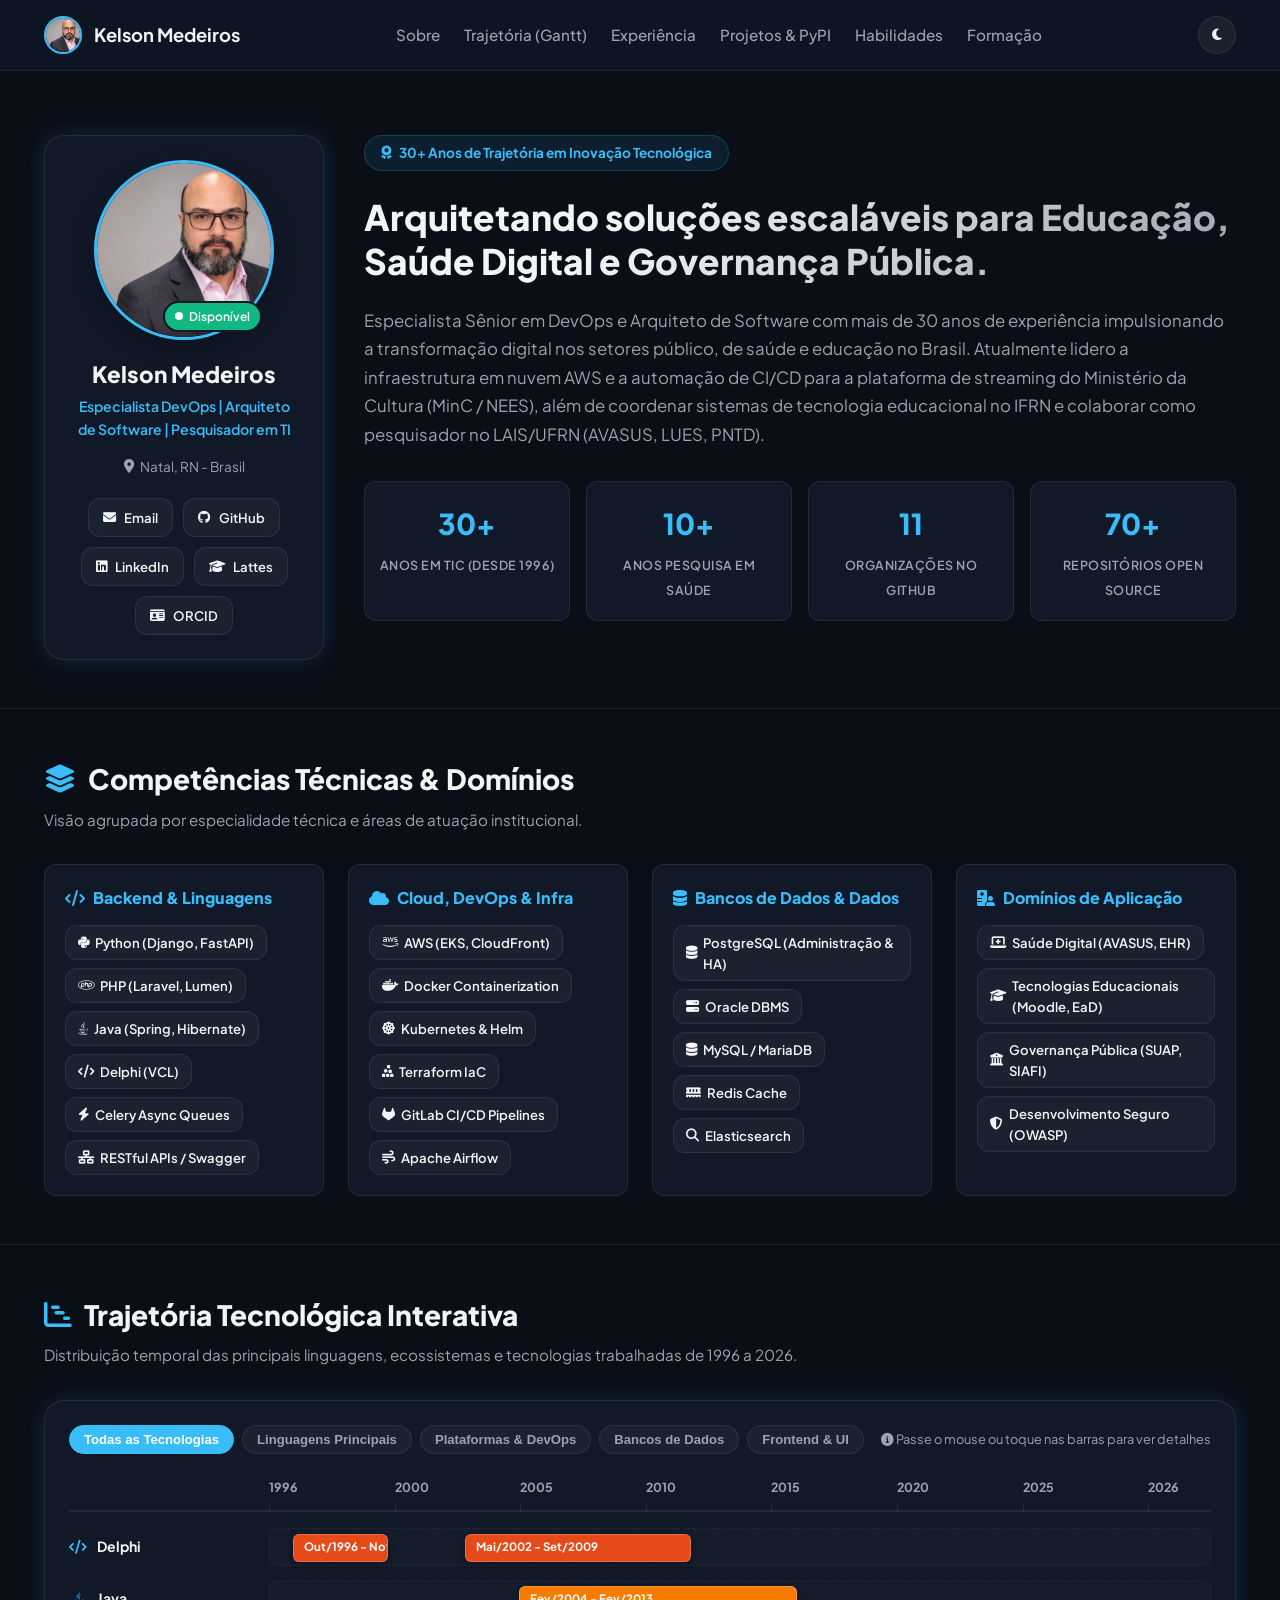
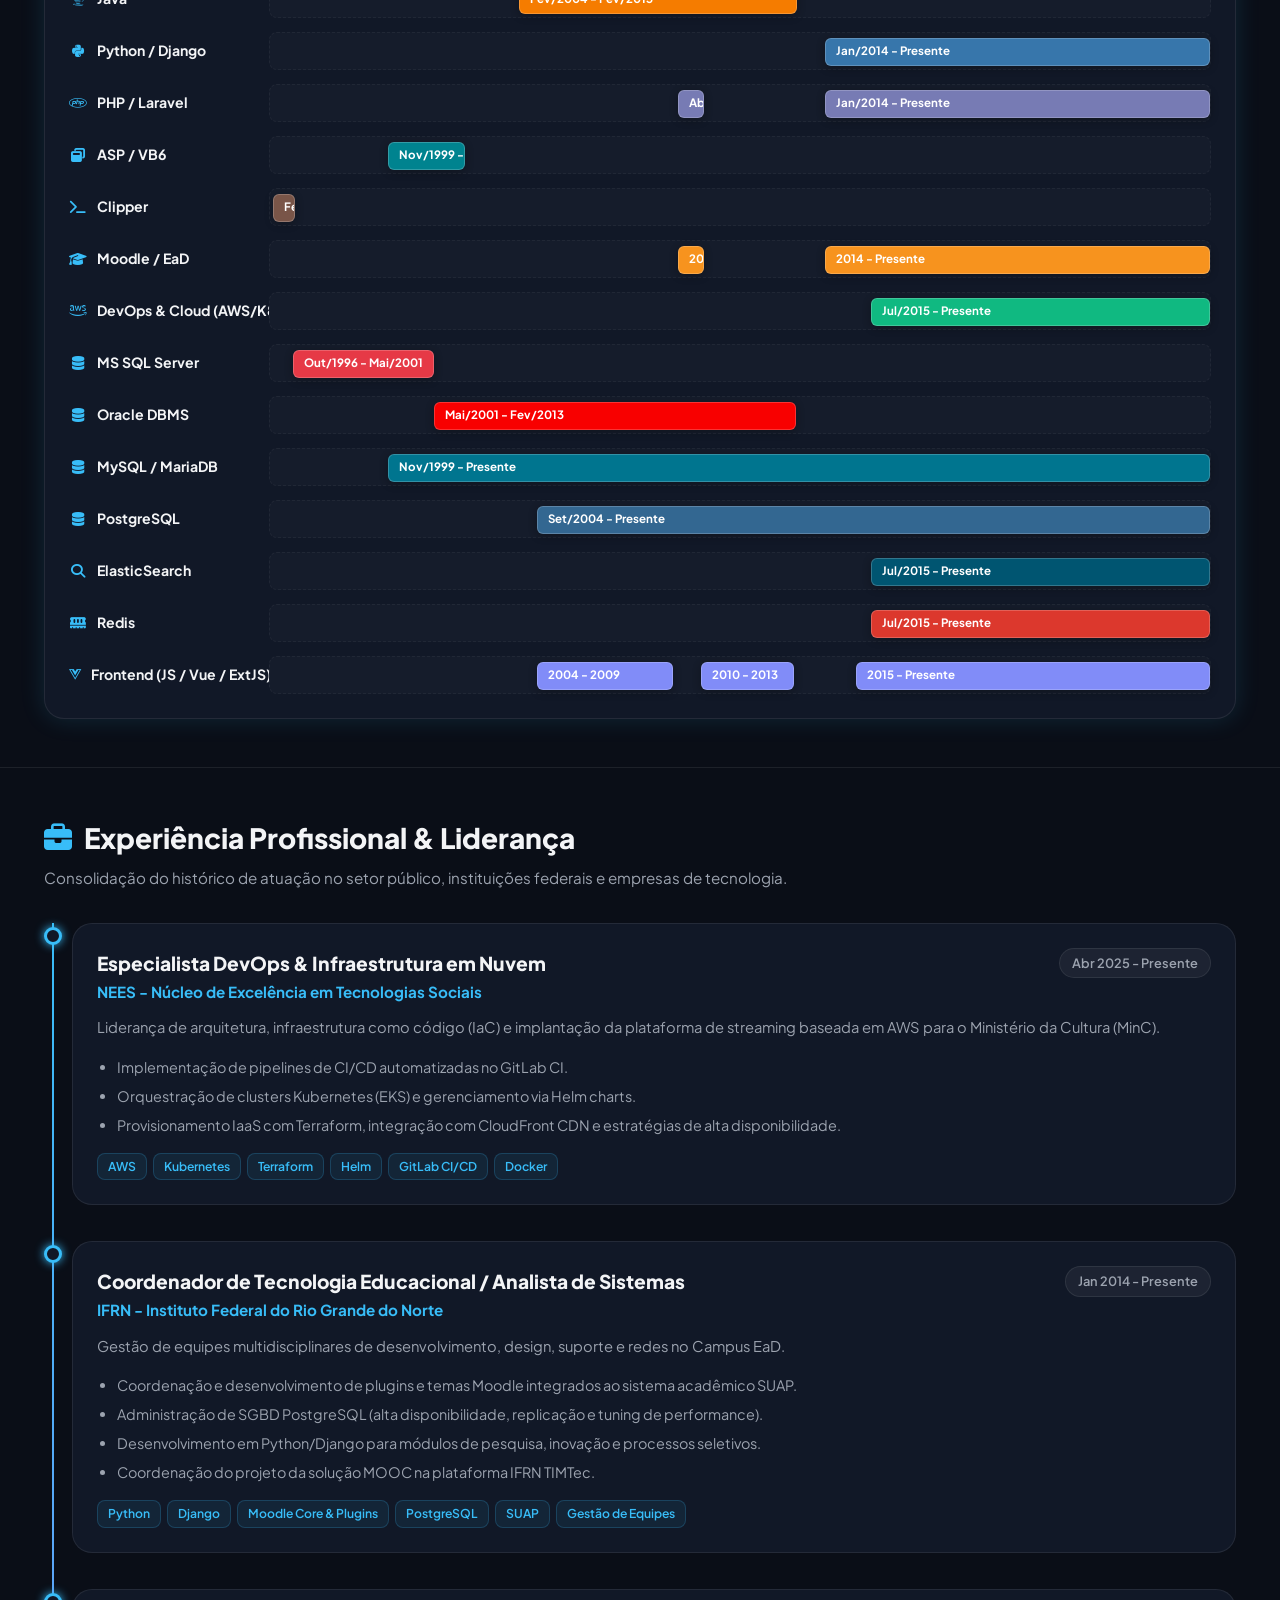
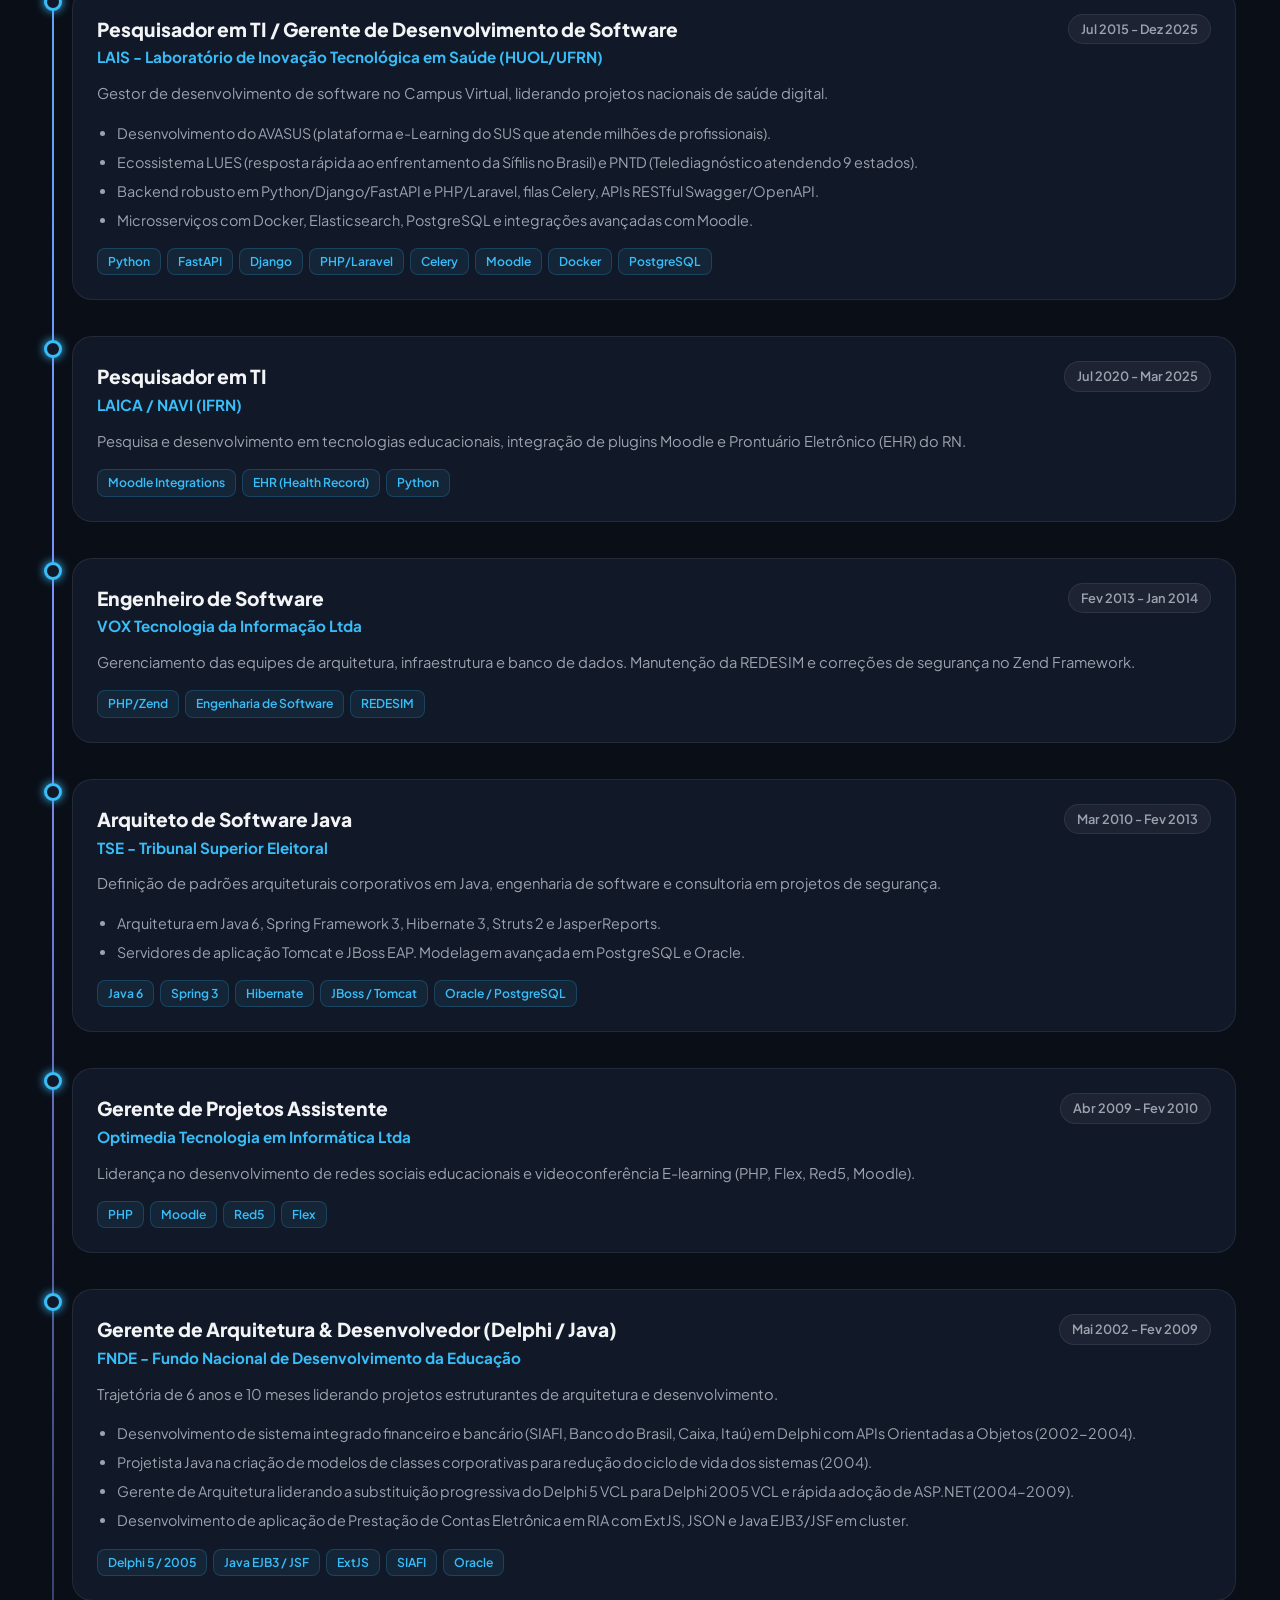
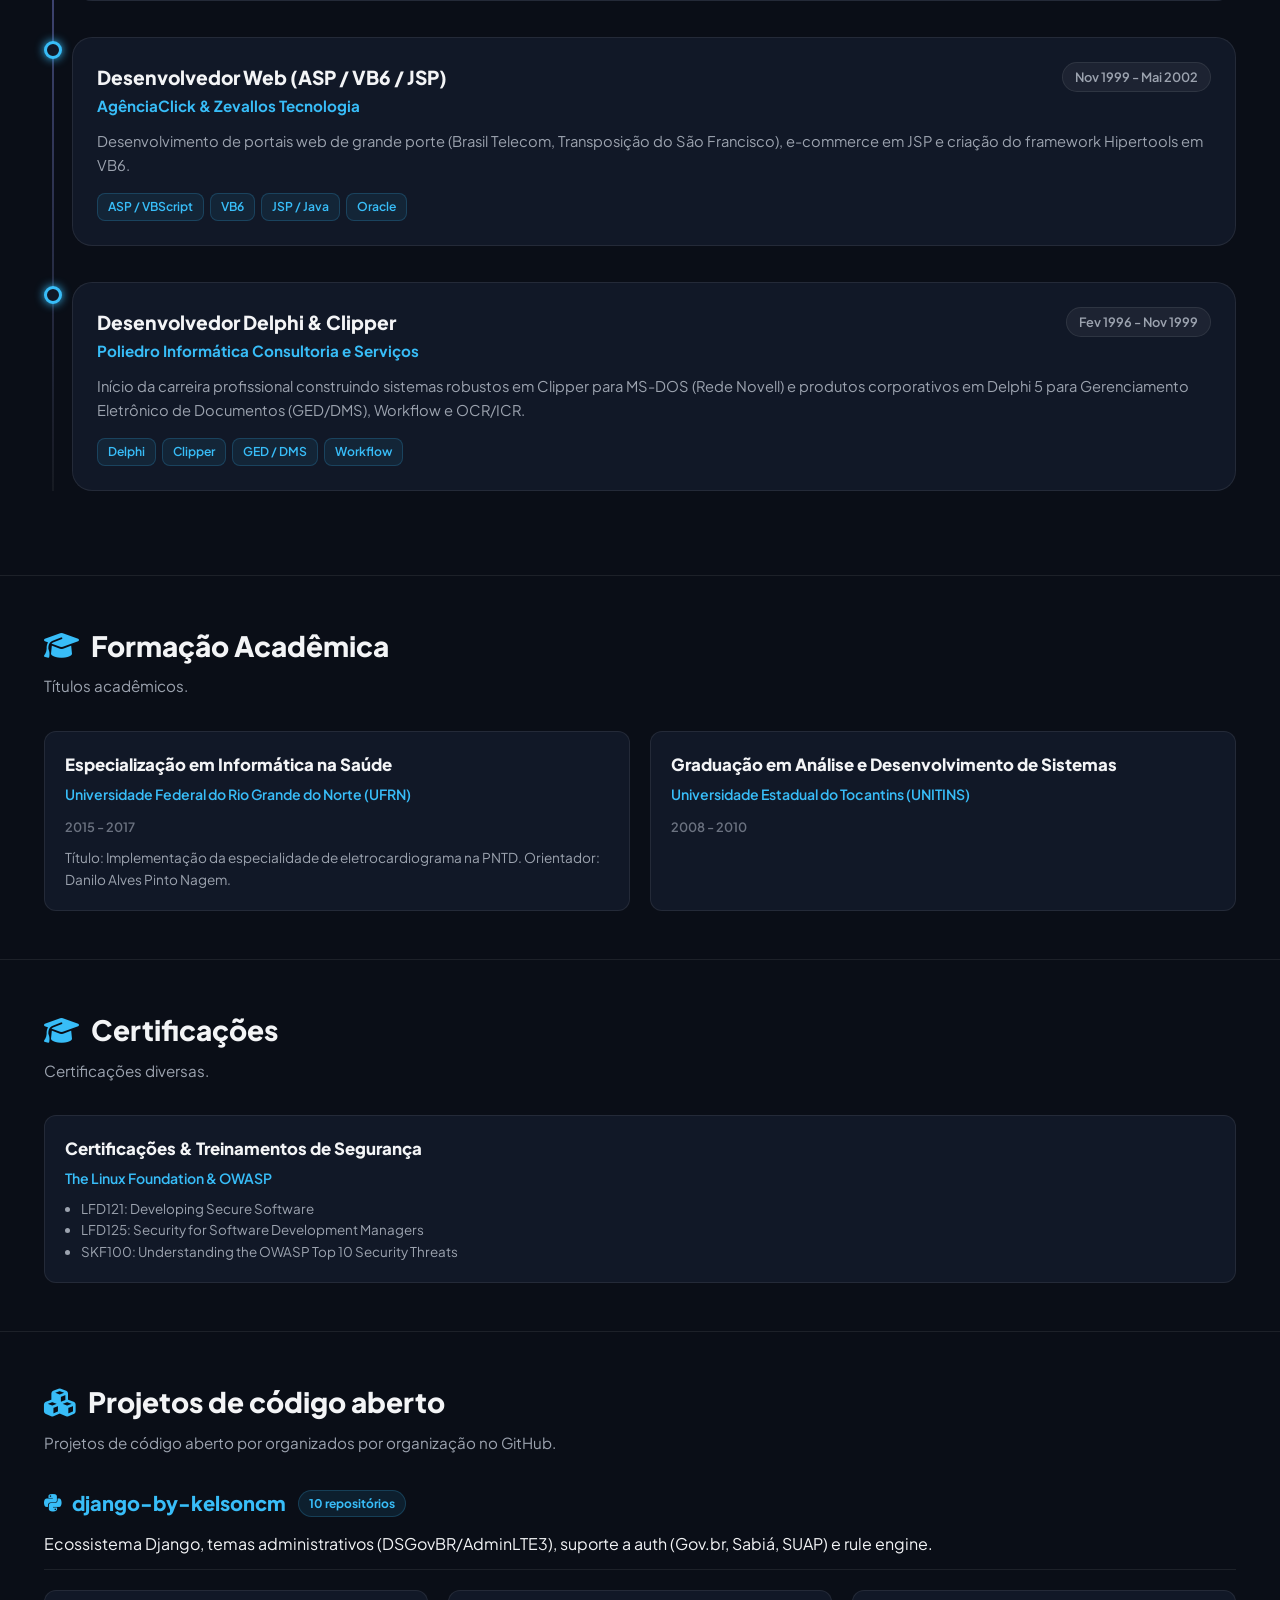
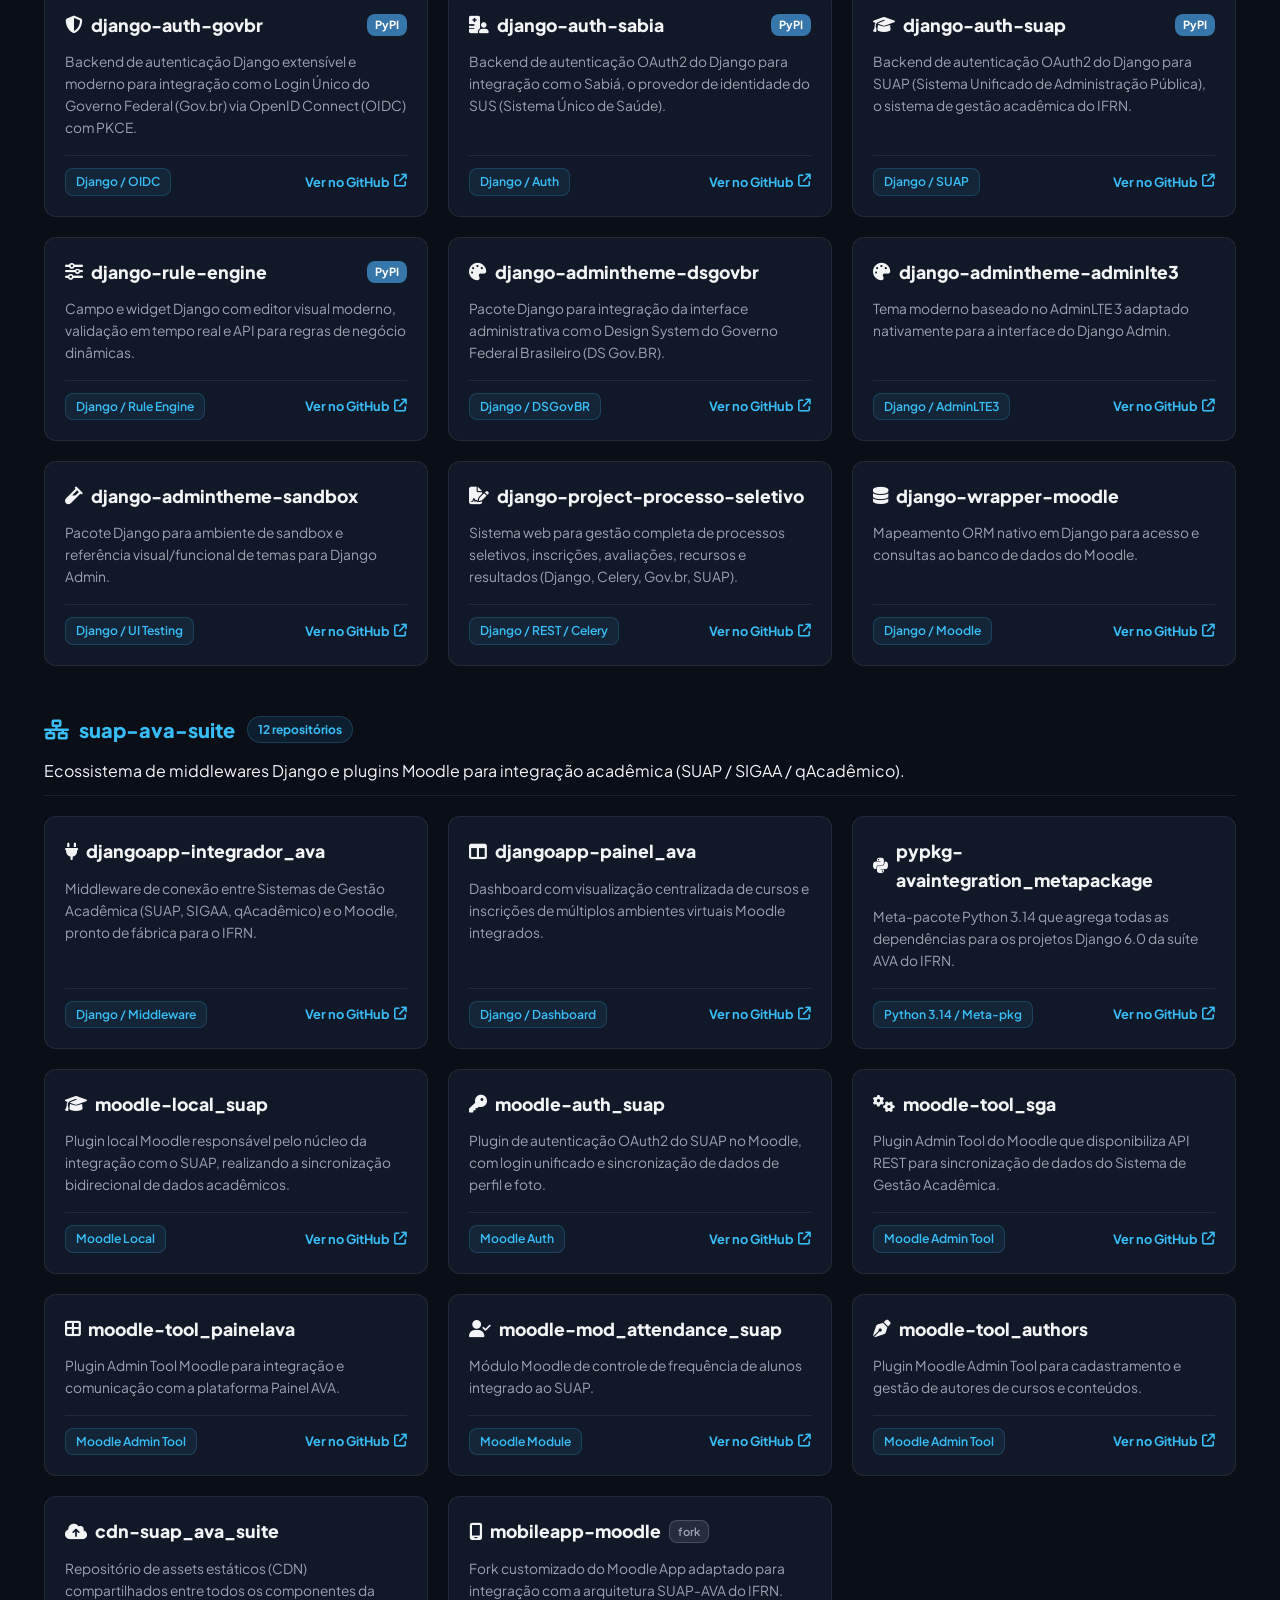
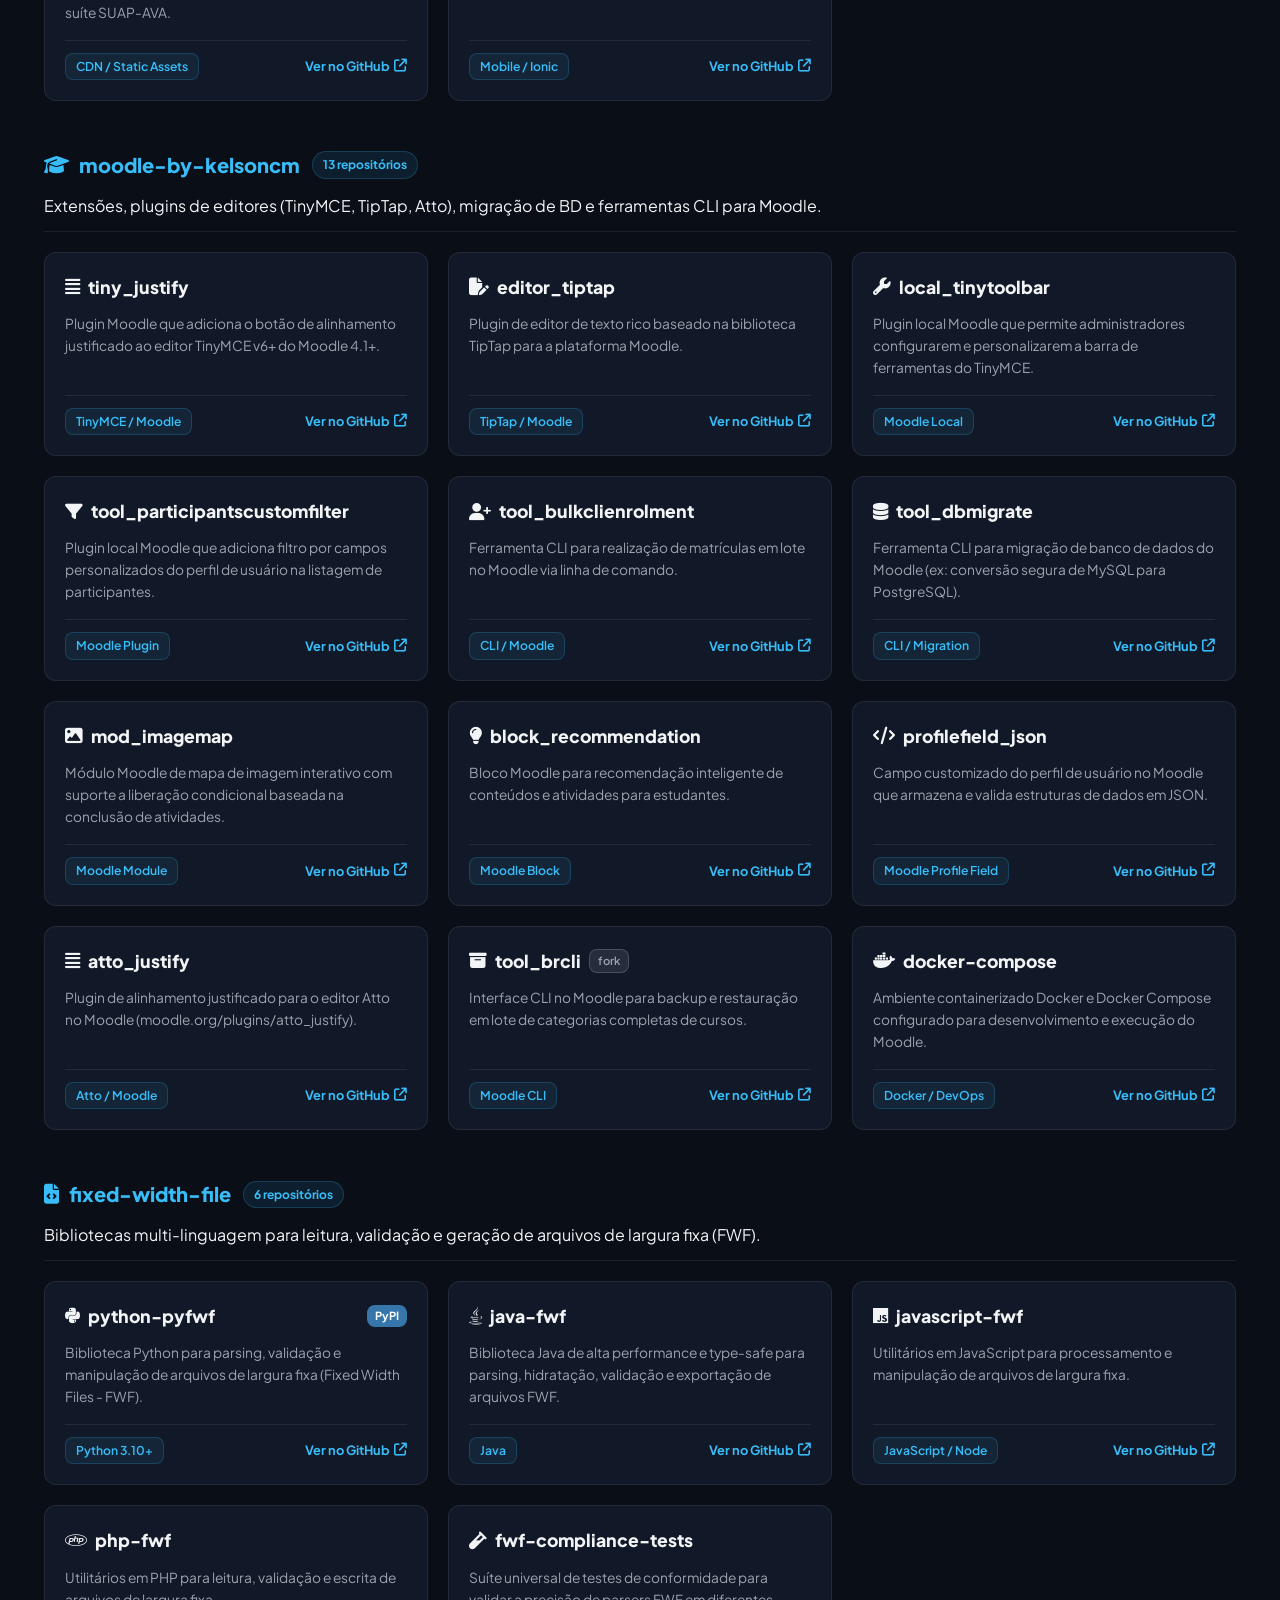
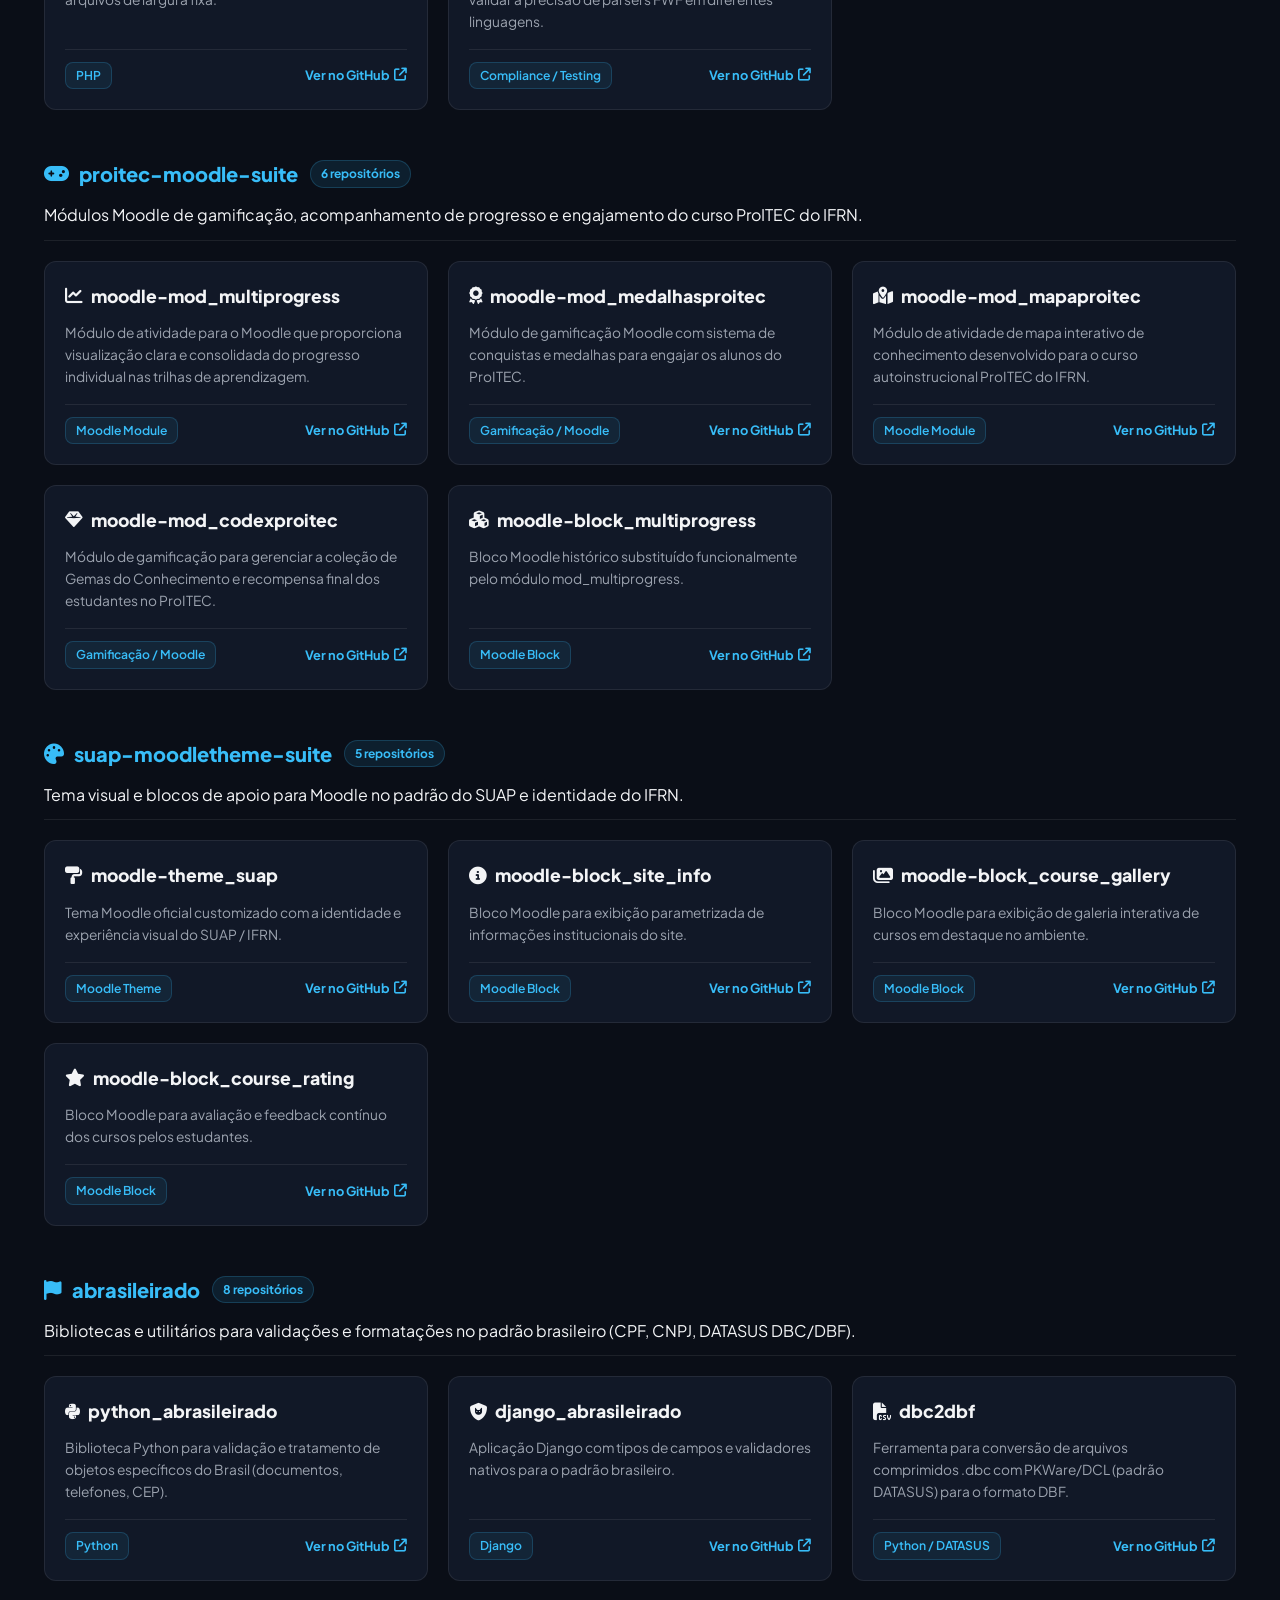
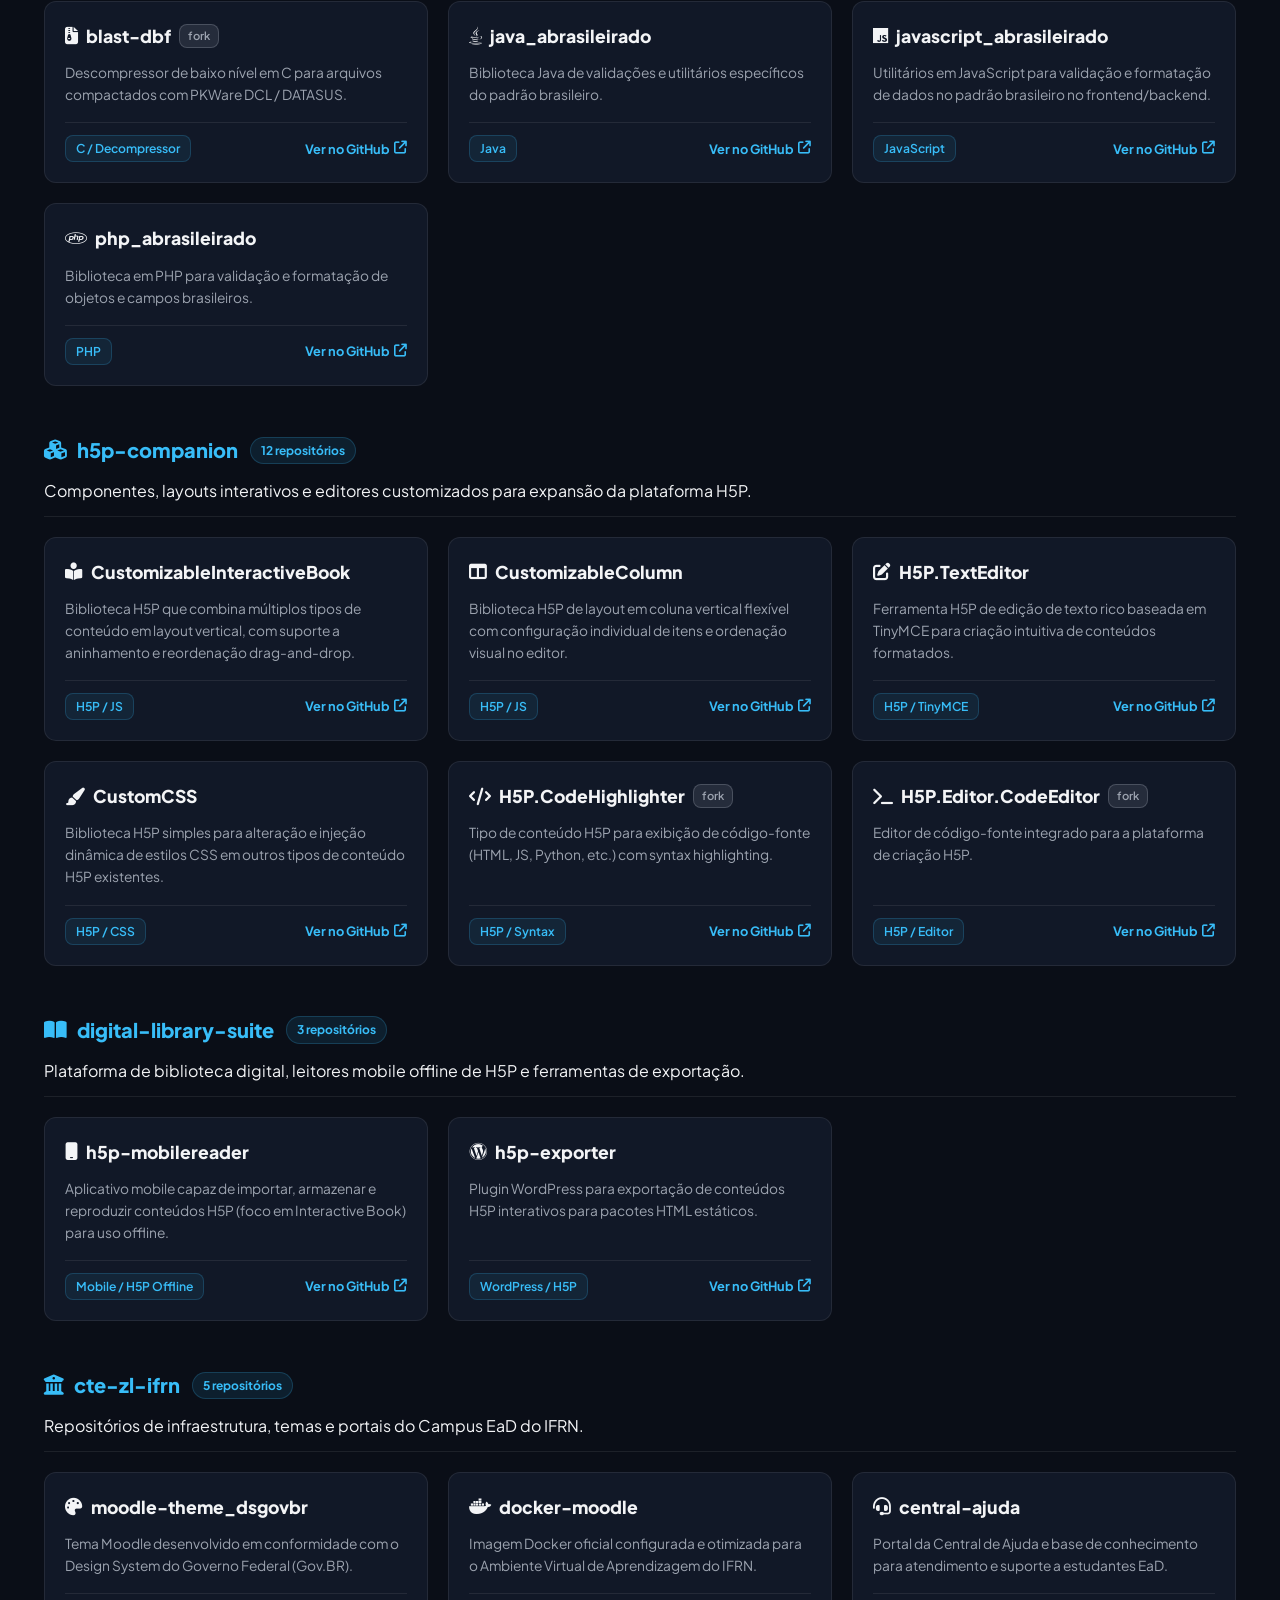
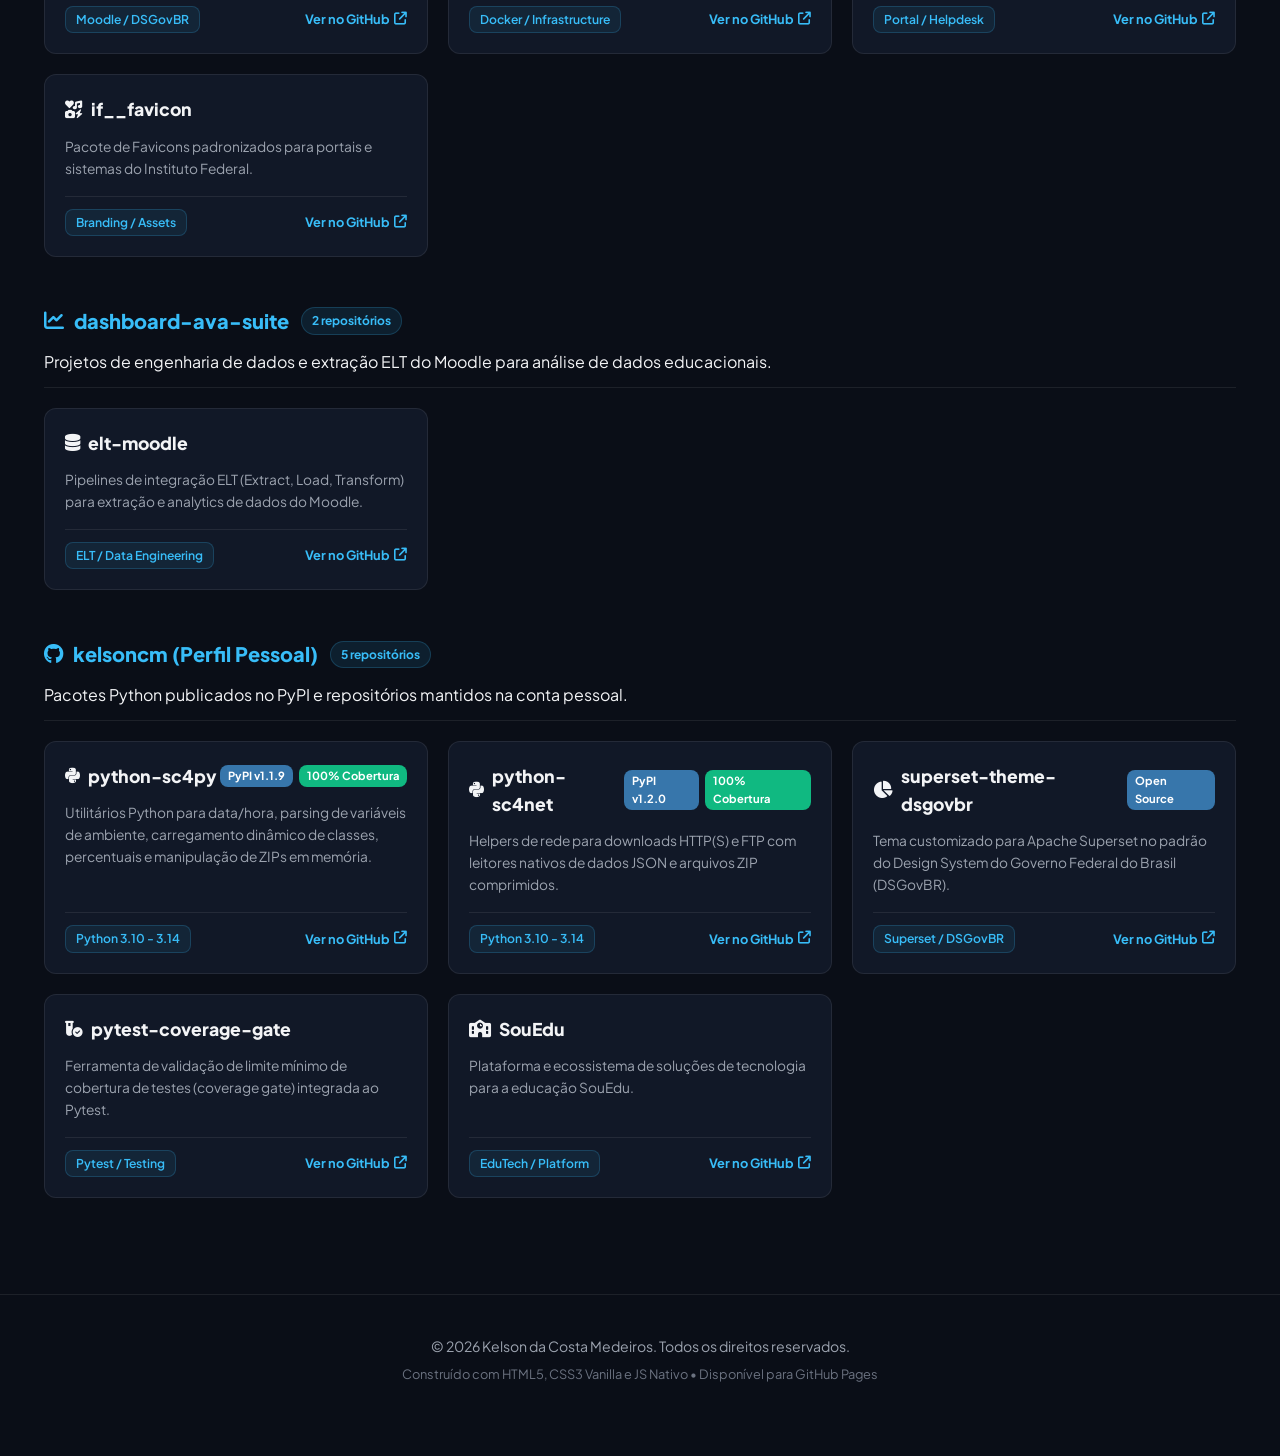
==== br/index.html @ 0b9c7254 "feat: estrutura paginas em portugues (br) e ingles (en) e adiciona repos.md" ====
<!DOCTYPE html>
<html lang="pt-BR" class="dark">
<head>
  <meta charset="UTF-8" />
  <meta name="viewport" content="width=device-width, initial-scale=1.0" />
  <title>Kelson da Costa Medeiros | Currículo Online & Trajetória Tecnológica</title>
  <meta name="description" content="Currículo online de Kelson da Costa Medeiros - Especialista em TI, Arquiteto de Software, Especialista DevOps e Pesquisador em Tecnologias Educacionais e Saúde Digital." />
  <meta name="author" content="Kelson da Costa Medeiros" />
  
  <!-- Open Graph -->
  <meta property="og:title" content="Kelson da Costa Medeiros | Currículo Online" />
  <meta property="og:description" content="30+ anos impulsionando a transformação digital nos setores público, de saúde e educação no Brasil." />
  <meta property="og:type" content="website" />
  <meta property="og:image" content="profile.png" />

  <!-- Fonts & Icons -->
  <link rel="preconnect" href="https://fonts.googleapis.com" />
  <link rel="preconnect" href="https://fonts.gstatic.com" crossorigin />
  <link href="https://fonts.googleapis.com/css2?family=Plus+Jakarta+Sans:ital,wght@0,300;0,400;0,500;0,600;0,700;0,800;1,400&family=Fira+Code:wght@400;500;600&display=swap" rel="stylesheet" />
  <link rel="stylesheet" href="https://cdnjs.cloudflare.com/ajax/libs/font-awesome/6.5.1/css/all.min.css" />
  <link rel="stylesheet" href="../style.css" />
</head>
<body>

  <!-- Navigation Bar -->
  <header class="navbar">
    <div class="container nav-content">
      <a href="#" class="brand">
        <img src="https://kelsoncm.github.io/profile.png" alt="Kelson da Costa Medeiros" class="brand-avatar" />
        <span>Kelson Medeiros</span>
      </a>
      <ul class="nav-links">
        <li><a href="#about">Sobre</a></li>
        <li><a href="#gantt">Trajetória (Gantt)</a></li>
        <li><a href="#experience">Experiência</a></li>
        <li><a href="#projects">Projetos & PyPI</a></li>
        <li><a href="#skills">Habilidades</a></li>
        <li><a href="#education">Formação</a></li>
      </ul>
      <button class="theme-toggle-btn" id="themeToggle" title="Alternar tema">
        <i class="fa-solid fa-moon"></i>
      </button>
    </div>
  </header>

  <!-- Hero Section -->
  <section class="hero" id="about">
    <div class="container hero-grid">
      
      <!-- Profile Card Sidebar -->
      <aside class="profile-card">
        <div class="profile-img-wrapper">
          <img src="https://kelsoncm.github.io/profile.png" alt="Foto de Kelson da Costa Medeiros" class="profile-img" />
          <div class="badge-status">
            <span class="pulse-dot"></span> Disponível
          </div>
        </div>
        <h1 class="profile-name">Kelson Medeiros</h1>
        <p class="profile-title">Especialista DevOps | Arquiteto de Software | Pesquisador em TI</p>
        <p class="location-tag">
          <i class="fa-solid fa-location-dot"></i> Natal, RN - Brasil
        </p>

        <div class="social-links">
          <a href="mailto:kelsoncm@gmail.com" class="social-btn" title="Email">
            <i class="fa-solid fa-envelope"></i> Email
          </a>
          <a href="https://github.com/kelsoncm" target="_blank" rel="noopener" class="social-btn" title="GitHub">
            <i class="fa-brands fa-github"></i> GitHub
          </a>
          <a href="https://www.linkedin.com/in/kelsoncm/" target="_blank" rel="noopener" class="social-btn" title="LinkedIn">
            <i class="fa-brands fa-linkedin"></i> LinkedIn
          </a>
          <a href="https://lattes.cnpq.br/1734494254835148" target="_blank" rel="noopener" class="social-btn" title="Lattes">
            <i class="fa-solid fa-graduation-cap"></i> Lattes
          </a>
          <a href="https://orcid.org/0000-0001-6749-4656" target="_blank" rel="noopener" class="social-btn" title="ORCID">
            <i class="fa-solid fa-id-card"></i> ORCID
          </a>
        </div>
      </aside>

      <!-- Main Hero Description & Stats -->
      <div class="hero-info">
        <div class="hero-badge-tag">
          <i class="fa-solid fa-award"></i> 30+ Anos de Trajetória em Inovação Tecnológica
        </div>
        
        <h2 class="hero-headline">
          Arquitetando soluções escaláveis para Educação, Saúde Digital e Governança Pública.
        </h2>

        <p class="hero-summary">
          Especialista Sênior em DevOps e Arquiteto de Software com mais de 30 anos de experiência impulsionando a transformação digital nos setores público, de saúde e educação no Brasil. Atualmente lidero a infraestrutura em nuvem AWS e a automação de CI/CD para a plataforma de streaming do Ministério da Cultura (MinC / NEES), além de coordenar sistemas de tecnologia educacional no IFRN e colaborar como pesquisador no LAIS/UFRN (AVASUS, LUES, PNTD).
        </p>

        <div class="stats-grid">
          <div class="stat-card">
            <span class="stat-number">30+</span>
            <span class="stat-label">Anos em TIC (Desde 1996)</span>
          </div>
          <div class="stat-card">
            <span class="stat-number">10+</span>
            <span class="stat-label">Anos Pesquisa em Saúde</span>
          </div>
          <div class="stat-card">
            <span class="stat-number">11</span>
            <span class="stat-label">Organizações no GitHub</span>
          </div>
          <div class="stat-card">
            <span class="stat-number">70+</span>
            <span class="stat-label">Repositórios open source</span>
          </div>
        </div>
      </div>

    </div>
  </section>

  <!-- Skills Breakdown -->
  <section class="section-block" id="skills">
    <div class="container">
      <div class="section-header">
        <h2 class="section-title">
          <i class="fa-solid fa-layer-group"></i> Competências Técnicas & Domínios
        </h2>
        <p class="section-subtitle">
          Visão agrupada por especialidade técnica e áreas de atuação institucional.
        </p>
      </div>

      <div class="skills-categories">

        <div class="skill-cat-card">
          <h3 class="skill-cat-title"><i class="fa-solid fa-code"></i> Backend & Linguagens</h3>
          <div class="skill-list">
            <span class="skill-pill"><i class="fa-brands fa-python"></i> Python (Django, FastAPI)</span>
            <span class="skill-pill"><i class="fa-brands fa-php"></i> PHP (Laravel, Lumen)</span>
            <span class="skill-pill"><i class="fa-brands fa-java"></i> Java (Spring, Hibernate)</span>
            <span class="skill-pill"><i class="fa-solid fa-code"></i> Delphi (VCL)</span>
            <span class="skill-pill"><i class="fa-solid fa-bolt"></i> Celery Async Queues</span>
            <span class="skill-pill"><i class="fa-solid fa-network-wired"></i> RESTful APIs / Swagger</span>
          </div>
        </div>

        <div class="skill-cat-card">
          <h3 class="skill-cat-title"><i class="fa-solid fa-cloud"></i> Cloud, DevOps & Infra</h3>
          <div class="skill-list">
            <span class="skill-pill"><i class="fa-brands fa-aws"></i> AWS (EKS, CloudFront)</span>
            <span class="skill-pill"><i class="fa-brands fa-docker"></i> Docker Containerization</span>
            <span class="skill-pill"><i class="fa-solid fa-dharmachakra"></i> Kubernetes & Helm</span>
            <span class="skill-pill"><i class="fa-solid fa-cubes-stacked"></i> Terraform IaC</span>
            <span class="skill-pill"><i class="fa-brands fa-gitlab"></i> GitLab CI/CD Pipelines</span>
            <span class="skill-pill"><i class="fa-solid fa-wind"></i> Apache Airflow</span>
          </div>
        </div>

        <div class="skill-cat-card">
          <h3 class="skill-cat-title"><i class="fa-solid fa-database"></i> Bancos de Dados & Dados</h3>
          <div class="skill-list">
            <span class="skill-pill"><i class="fa-solid fa-database"></i> PostgreSQL (Administração & HA)</span>
            <span class="skill-pill"><i class="fa-solid fa-server"></i> Oracle DBMS</span>
            <span class="skill-pill"><i class="fa-solid fa-database"></i> MySQL / MariaDB</span>
            <span class="skill-pill"><i class="fa-solid fa-memory"></i> Redis Cache</span>
            <span class="skill-pill"><i class="fa-solid fa-magnifying-glass"></i> Elasticsearch</span>
          </div>
        </div>

        <div class="skill-cat-card">
          <h3 class="skill-cat-title"><i class="fa-solid fa-hospital-user"></i> Domínios de Aplicação</h3>
          <div class="skill-list">
            <span class="skill-pill"><i class="fa-solid fa-laptop-medical"></i> Saúde Digital (AVASUS, EHR)</span>
            <span class="skill-pill"><i class="fa-solid fa-graduation-cap"></i> Tecnologias Educacionais (Moodle, EaD)</span>
            <span class="skill-pill"><i class="fa-solid fa-building-columns"></i> Governança Pública (SUAP, SIAFI)</span>
            <span class="skill-pill"><i class="fa-solid fa-shield-halved"></i> Desenvolvimento Seguro (OWASP)</span>
          </div>
        </div>

      </div>
    </div>
  </section>

  <!-- Interactive Gantt Chart Section -->
  <section class="section-block" id="gantt">
    <div class="container">
      <div class="section-header">
        <h2 class="section-title">
          <i class="fa-solid fa-chart-gantt"></i> Trajetória Tecnológica Interativa
        </h2>
        <p class="section-subtitle">
          Distribuição temporal das principais linguagens, ecossistemas e tecnologias trabalhadas de 1996 a 2026.
        </p>
      </div>

      <div class="gantt-wrapper">
        <div class="gantt-toolbar">
          <div class="gantt-filter-btns" id="ganttFilterGroup">
            <button class="filter-btn active" data-filter="all">Todas as Tecnologias</button>
            <button class="filter-btn" data-filter="languages">Linguagens Principais</button>
            <button class="filter-btn" data-filter="platforms">Plataformas & DevOps</button>
            <button class="filter-btn" data-filter="databases">Bancos de Dados</button>
            <button class="filter-btn" data-filter="frontend">Frontend & UI</button>
          </div>
          <span style="font-size: 0.8rem; color: var(--text-muted);">
            <i class="fa-solid fa-circle-info"></i> Passe o mouse ou toque nas barras para ver detalhes
          </span>
        </div>

        <div class="gantt-container">
          <!-- Years Axis Header -->
          <div class="gantt-timeline-header" id="ganttYearsHeader"></div>

          <!-- Gantt Rows Container -->
          <div class="gantt-body" id="ganttBody"></div>
        </div>
      </div>
    </div>
  </section>

  <!-- Experience Timeline -->
  <section class="section-block" id="experience">
    <div class="container">
      <div class="section-header">
        <h2 class="section-title">
          <i class="fa-solid fa-briefcase"></i> Experiência Profissional & Liderança
        </h2>
        <p class="section-subtitle">
          Consolidação do histórico de atuação no setor público, instituições federais e empresas de tecnologia.
        </p>
      </div>

      <div class="timeline">

        <!-- NEES -->
        <div class="timeline-item">
          <div class="timeline-dot"></div>
          <div class="timeline-card">
            <div class="timeline-header">
              <div>
                <h3 class="role-title">Especialista DevOps & Infraestrutura em Nuvem</h3>
                <span class="company-name">NEES - Núcleo de Excelência em Tecnologias Sociais</span>
              </div>
              <span class="date-badge">Abr 2025 - Presente</span>
            </div>
            <p class="timeline-desc">
              Liderança de arquitetura, infraestrutura como código (IaC) e implantação da plataforma de streaming baseada em AWS para o Ministério da Cultura (MinC).
            </p>
            <ul class="timeline-bullets">
              <li>Implementação de pipelines de CI/CD automatizadas no GitLab CI.</li>
              <li>Orquestração de clusters Kubernetes (EKS) e gerenciamento via Helm charts.</li>
              <li>Provisionamento IaaS com Terraform, integração com CloudFront CDN e estratégias de alta disponibilidade.</li>
            </ul>
            <div class="tech-tags">
              <span class="tech-tag">AWS</span>
              <span class="tech-tag">Kubernetes</span>
              <span class="tech-tag">Terraform</span>
              <span class="tech-tag">Helm</span>
              <span class="tech-tag">GitLab CI/CD</span>
              <span class="tech-tag">Docker</span>
            </div>
          </div>
        </div>

        <!-- IFRN -->
        <div class="timeline-item">
          <div class="timeline-dot"></div>
          <div class="timeline-card">
            <div class="timeline-header">
              <div>
                <h3 class="role-title">Coordenador de Tecnologia Educacional / Analista de Sistemas</h3>
                <span class="company-name">IFRN - Instituto Federal do Rio Grande do Norte</span>
              </div>
              <span class="date-badge">Jan 2014 - Presente</span>
            </div>
            <p class="timeline-desc">
              Gestão de equipes multidisciplinares de desenvolvimento, design, suporte e redes no Campus EaD.
            </p>
            <ul class="timeline-bullets">
              <li>Coordenação e desenvolvimento de plugins e temas Moodle integrados ao sistema acadêmico SUAP.</li>
              <li>Administração de SGBD PostgreSQL (alta disponibilidade, replicação e tuning de performance).</li>
              <li>Desenvolvimento em Python/Django para módulos de pesquisa, inovação e processos seletivos.</li>
              <li>Coordenação do projeto da solução MOOC na plataforma IFRN TIMTec.</li>
            </ul>
            <div class="tech-tags">
              <span class="tech-tag">Python</span>
              <span class="tech-tag">Django</span>
              <span class="tech-tag">Moodle Core & Plugins</span>
              <span class="tech-tag">PostgreSQL</span>
              <span class="tech-tag">SUAP</span>
              <span class="tech-tag">Gestão de Equipes</span>
            </div>
          </div>
        </div>

        <!-- LAIS / UFRN -->
        <div class="timeline-item">
          <div class="timeline-dot"></div>
          <div class="timeline-card">
            <div class="timeline-header">
              <div>
                <h3 class="role-title">Pesquisador em TI / Gerente de Desenvolvimento de Software</h3>
                <span class="company-name">LAIS - Laboratório de Inovação Tecnológica em Saúde (HUOL/UFRN)</span>
              </div>
              <span class="date-badge">Jul 2015 - Dez 2025</span>
            </div>
            <p class="timeline-desc">
              Gestor de desenvolvimento de software no Campus Virtual, liderando projetos nacionais de saúde digital.
            </p>
            <ul class="timeline-bullets">
              <li>Desenvolvimento do AVASUS (plataforma e-Learning do SUS que atende milhões de profissionais).</li>
              <li>Ecossistema LUES (resposta rápida ao enfrentamento da Sífilis no Brasil) e PNTD (Telediagnóstico atendendo 9 estados).</li>
              <li>Backend robusto em Python/Django/FastAPI e PHP/Laravel, filas Celery, APIs RESTful Swagger/OpenAPI.</li>
              <li>Microsserviços com Docker, Elasticsearch, PostgreSQL e integrações avançadas com Moodle.</li>
            </ul>
            <div class="tech-tags">
              <span class="tech-tag">Python</span>
              <span class="tech-tag">FastAPI</span>
              <span class="tech-tag">Django</span>
              <span class="tech-tag">PHP/Laravel</span>
              <span class="tech-tag">Celery</span>
              <span class="tech-tag">Moodle</span>
              <span class="tech-tag">Docker</span>
              <span class="tech-tag">PostgreSQL</span>
            </div>
          </div>
        </div>

        <!-- LAICA / NAVI -->
        <div class="timeline-item">
          <div class="timeline-dot"></div>
          <div class="timeline-card">
            <div class="timeline-header">
              <div>
                <h3 class="role-title">Pesquisador em TI</h3>
                <span class="company-name">LAICA / NAVI (IFRN)</span>
              </div>
              <span class="date-badge">Jul 2020 - Mar 2025</span>
            </div>
            <p class="timeline-desc">
              Pesquisa e desenvolvimento em tecnologias educacionais, integração de plugins Moodle e Prontuário Eletrônico (EHR) do RN.
            </p>
            <div class="tech-tags">
              <span class="tech-tag">Moodle Integrations</span>
              <span class="tech-tag">EHR (Health Record)</span>
              <span class="tech-tag">Python</span>
            </div>
          </div>
        </div>

        <!-- VOX TI -->
        <div class="timeline-item">
          <div class="timeline-dot"></div>
          <div class="timeline-card">
            <div class="timeline-header">
              <div>
                <h3 class="role-title">Engenheiro de Software</h3>
                <span class="company-name">VOX Tecnologia da Informação Ltda</span>
              </div>
              <span class="date-badge">Fev 2013 - Jan 2014</span>
            </div>
            <p class="timeline-desc">
              Gerenciamento das equipes de arquitetura, infraestrutura e banco de dados. Manutenção da REDESIM e correções de segurança no Zend Framework.
            </p>
            <div class="tech-tags">
              <span class="tech-tag">PHP/Zend</span>
              <span class="tech-tag">Engenharia de Software</span>
              <span class="tech-tag">REDESIM</span>
            </div>
          </div>
        </div>

        <!-- TSE -->
        <div class="timeline-item">
          <div class="timeline-dot"></div>
          <div class="timeline-card">
            <div class="timeline-header">
              <div>
                <h3 class="role-title">Arquiteto de Software Java</h3>
                <span class="company-name">TSE - Tribunal Superior Eleitoral</span>
              </div>
              <span class="date-badge">Mar 2010 - Fev 2013</span>
            </div>
            <p class="timeline-desc">
              Definição de padrões arquiteturais corporativos em Java, engenharia de software e consultoria em projetos de segurança.
            </p>
            <ul class="timeline-bullets">
              <li>Arquitetura em Java 6, Spring Framework 3, Hibernate 3, Struts 2 e JasperReports.</li>
              <li>Servidores de aplicação Tomcat e JBoss EAP. Modelagem avançada em PostgreSQL e Oracle.</li>
            </ul>
            <div class="tech-tags">
              <span class="tech-tag">Java 6</span>
              <span class="tech-tag">Spring 3</span>
              <span class="tech-tag">Hibernate</span>
              <span class="tech-tag">JBoss / Tomcat</span>
              <span class="tech-tag">Oracle / PostgreSQL</span>
            </div>
          </div>
        </div>

        <!-- Optimedia -->
        <div class="timeline-item">
          <div class="timeline-dot"></div>
          <div class="timeline-card">
            <div class="timeline-header">
              <div>
                <h3 class="role-title">Gerente de Projetos Assistente</h3>
                <span class="company-name">Optimedia Tecnologia em Informática Ltda</span>
              </div>
              <span class="date-badge">Abr 2009 - Fev 2010</span>
            </div>
            <p class="timeline-desc">
              Liderança no desenvolvimento de redes sociais educacionais e videoconferência E-learning (PHP, Flex, Red5, Moodle).
            </p>
            <div class="tech-tags">
              <span class="tech-tag">PHP</span>
              <span class="tech-tag">Moodle</span>
              <span class="tech-tag">Red5</span>
              <span class="tech-tag">Flex</span>
            </div>
          </div>
        </div>

        <!-- FNDE -->
        <div class="timeline-item">
          <div class="timeline-dot"></div>
          <div class="timeline-card">
            <div class="timeline-header">
              <div>
                <h3 class="role-title">Gerente de Arquitetura & Desenvolvedor (Delphi / Java)</h3>
                <span class="company-name">FNDE - Fundo Nacional de Desenvolvimento da Educação</span>
              </div>
              <span class="date-badge">Mai 2002 - Fev 2009</span>
            </div>
            <p class="timeline-desc">
              Trajetória de 6 anos e 10 meses liderando projetos estruturantes de arquitetura e desenvolvimento.
            </p>
            <ul class="timeline-bullets">
              <li>Desenvolvimento de sistema integrado financeiro e bancário (SIAFI, Banco do Brasil, Caixa, Itaú) em Delphi com APIs Orientadas a Objetos (2002-2004).</li>
              <li>Projetista Java na criação de modelos de classes corporativas para redução do ciclo de vida dos sistemas (2004).</li>
              <li>Gerente de Arquitetura liderando a substituição progressiva do Delphi 5 VCL para Delphi 2005 VCL e rápida adoção de ASP.NET (2004-2009).</li>
              <li>Desenvolvimento de aplicação de Prestação de Contas Eletrônica em RIA com ExtJS, JSON e Java EJB3/JSF em cluster.</li>
            </ul>
            <div class="tech-tags">
              <span class="tech-tag">Delphi 5 / 2005</span>
              <span class="tech-tag">Java EJB3 / JSF</span>
              <span class="tech-tag">ExtJS</span>
              <span class="tech-tag">SIAFI</span>
              <span class="tech-tag">Oracle</span>
            </div>
          </div>
        </div>

        <!-- AgênciaClick / Zevallos -->
        <div class="timeline-item">
          <div class="timeline-dot"></div>
          <div class="timeline-card">
            <div class="timeline-header">
              <div>
                <h3 class="role-title">Desenvolvedor Web (ASP / VB6 / JSP)</h3>
                <span class="company-name">AgênciaClick & Zevallos Tecnologia</span>
              </div>
              <span class="date-badge">Nov 1999 - Mai 2002</span>
            </div>
            <p class="timeline-desc">
              Desenvolvimento de portais web de grande porte (Brasil Telecom, Transposição do São Francisco), e-commerce em JSP e criação do framework Hipertools em VB6.
            </p>
            <div class="tech-tags">
              <span class="tech-tag">ASP / VBScript</span>
              <span class="tech-tag">VB6</span>
              <span class="tech-tag">JSP / Java</span>
              <span class="tech-tag">Oracle</span>
            </div>
          </div>
        </div>

        <!-- Poliedro -->
        <div class="timeline-item">
          <div class="timeline-dot"></div>
          <div class="timeline-card">
            <div class="timeline-header">
              <div>
                <h3 class="role-title">Desenvolvedor Delphi & Clipper</h3>
                <span class="company-name">Poliedro Informática Consultoria e Serviços</span>
              </div>
              <span class="date-badge">Fev 1996 - Nov 1999</span>
            </div>
            <p class="timeline-desc">
              Início da carreira profissional construindo sistemas robustos em Clipper para MS-DOS (Rede Novell) e produtos corporativos em Delphi 5 para Gerenciamento Eletrônico de Documentos (GED/DMS), Workflow e OCR/ICR.
            </p>
            <div class="tech-tags">
              <span class="tech-tag">Delphi</span>
              <span class="tech-tag">Clipper</span>
              <span class="tech-tag">GED / DMS</span>
              <span class="tech-tag">Workflow</span>
            </div>
          </div>
        </div>

      </div>
    </div>
  </section>

  <!-- Education -->
  <section class="section-block" id="education">
    <div class="container">
      <div class="section-header">
        <h2 class="section-title">
          <i class="fa-solid fa-graduation-cap"></i> Formação Acadêmica
        </h2>
        <p class="section-subtitle">
          Títulos acadêmicos.
        </p>
      </div>

      <div class="edu-grid">
        <div class="edu-card">
          <h3 class="edu-degree">Especialização em Informática na Saúde</h3>
          <p class="edu-institution">Universidade Federal do Rio Grande do Norte (UFRN)</p>
          <span class="edu-period">2015 - 2017</span>
          <p style="font-size: 0.85rem; color: var(--text-muted); margin-top: 8px;">
            Título: Implementação da especialidade de eletrocardiograma na PNTD. Orientador: Danilo Alves Pinto Nagem.
          </p>
        </div>

        <div class="edu-card">
          <h3 class="edu-degree">Graduação em Análise e Desenvolvimento de Sistemas</h3>
          <p class="edu-institution">Universidade Estadual do Tocantins (UNITINS)</p>
          <span class="edu-period">2008 - 2010</span>
        </div>

      </div>
    </div>
  </section>

  <!-- Certifications -->
  <section class="section-block" id="education">
    <div class="container">
      <div class="section-header">
        <h2 class="section-title">
          <i class="fa-solid fa-graduation-cap"></i> Certificações
        </h2>
        <p class="section-subtitle">
          Certificações diversas.
        </p>
      </div>

      <div class="edu-grid">
        <div class="edu-card">
          <h3 class="edu-degree">Certificações & Treinamentos de Segurança</h3>
          <p class="edu-institution">The Linux Foundation & OWASP</p>
          <ul style="font-size: 0.84rem; color: var(--text-muted); margin-top: 8px; padding-left: 16px;">
            <li>LFD121: Developing Secure Software</li>
            <li>LFD125: Security for Software Development Managers</li>
            <li>SKF100: Understanding the OWASP Top 10 Security Threats</li>
          </ul>
        </div>
      </div>
    </div>
  </section>

  <!-- Projects by organization -->
  <section class="section-block" id="projects">
    <div class="container">
      <div class="section-header">
        <h2 class="section-title">
          <i class="fa-solid fa-cubes"></i> Projetos de código aberto
        </h2>
        <p class="section-subtitle">
          Projetos de código aberto por organizados por organização no GitHub.
        </p>
      </div>

      <!-- django-by-kelsoncm -->
      <div class="org-group">
        <div class="org-header">
          <h3 class="org-title">
            <i class="fa-brands fa-python"></i>
            <a href="https://github.com/django-by-kelsoncm" target="_blank" rel="noopener">django-by-kelsoncm</a>
          </h3>
          <span class="org-badge-count">10 repositórios</span>
          <div class="org-desc">Ecossistema Django, temas administrativos (DSGovBR/AdminLTE3), suporte a auth (Gov.br, Sabiá, SUAP) e rule engine.</div>
        </div>
        <div class="projects-grid">
          <div class="project-card">
            <div>
              <div class="project-header">
                <h4 class="project-name"><i class="fa-solid fa-shield-halved"></i> django-auth-govbr</h4>
                <div class="project-badges"><span class="badge-pypi">PyPI</span></div>
              </div>
              <p class="project-desc">Backend de autenticação Django extensível e moderno para integração com o Login Único do Governo Federal (Gov.br) via OpenID Connect (OIDC) com PKCE.</p>
            </div>
            <div class="project-footer">
              <span class="tech-tag">Django / OIDC</span>
              <a href="https://github.com/django-by-kelsoncm/django-auth-govbr" target="_blank" rel="noopener" class="project-link">Ver no GitHub <i class="fa-solid fa-arrow-up-right-from-square"></i></a>
            </div>
          </div>

          <div class="project-card">
            <div>
              <div class="project-header">
                <h4 class="project-name"><i class="fa-solid fa-hospital-user"></i> django-auth-sabia</h4>
                <div class="project-badges"><span class="badge-pypi">PyPI</span></div>
              </div>
              <p class="project-desc">Backend de autenticação OAuth2 do Django para integração com o Sabiá, o provedor de identidade do SUS (Sistema Único de Saúde).</p>
            </div>
            <div class="project-footer">
              <span class="tech-tag">Django / Auth</span>
              <a href="https://github.com/django-by-kelsoncm/django-auth-sabia" target="_blank" rel="noopener" class="project-link">Ver no GitHub <i class="fa-solid fa-arrow-up-right-from-square"></i></a>
            </div>
          </div>

          <div class="project-card">
            <div>
              <div class="project-header">
                <h4 class="project-name"><i class="fa-solid fa-graduation-cap"></i> django-auth-suap</h4>
                <div class="project-badges"><span class="badge-pypi">PyPI</span></div>
              </div>
              <p class="project-desc">Backend de autenticação OAuth2 do Django para SUAP (Sistema Unificado de Administração Pública), o sistema de gestão acadêmica do IFRN.</p>
            </div>
            <div class="project-footer">
              <span class="tech-tag">Django / SUAP</span>
              <a href="https://github.com/django-by-kelsoncm/django-auth-suap" target="_blank" rel="noopener" class="project-link">Ver no GitHub <i class="fa-solid fa-arrow-up-right-from-square"></i></a>
            </div>
          </div>

          <div class="project-card">
            <div>
              <div class="project-header">
                <h4 class="project-name"><i class="fa-solid fa-sliders"></i> django-rule-engine</h4>
                <div class="project-badges"><span class="badge-pypi">PyPI</span></div>
              </div>
              <p class="project-desc">Campo e widget Django com editor visual moderno, validação em tempo real e API para regras de negócio dinâmicas.</p>
            </div>
            <div class="project-footer">
              <span class="tech-tag">Django / Rule Engine</span>
              <a href="https://github.com/django-by-kelsoncm/django-rule-engine" target="_blank" rel="noopener" class="project-link">Ver no GitHub <i class="fa-solid fa-arrow-up-right-from-square"></i></a>
            </div>
          </div>

          <div class="project-card">
            <div>
              <div class="project-header">
                <h4 class="project-name"><i class="fa-solid fa-palette"></i> django-admintheme-dsgovbr</h4>
              </div>
              <p class="project-desc">Pacote Django para integração da interface administrativa com o Design System do Governo Federal Brasileiro (DS Gov.BR).</p>
            </div>
            <div class="project-footer">
              <span class="tech-tag">Django / DSGovBR</span>
              <a href="https://github.com/django-by-kelsoncm/django-admintheme-dsgovbr" target="_blank" rel="noopener" class="project-link">Ver no GitHub <i class="fa-solid fa-arrow-up-right-from-square"></i></a>
            </div>
          </div>

          <div class="project-card">
            <div>
              <div class="project-header">
                <h4 class="project-name"><i class="fa-solid fa-palette"></i> django-admintheme-adminlte3</h4>
              </div>
              <p class="project-desc">Tema moderno baseado no AdminLTE 3 adaptado nativamente para a interface do Django Admin.</p>
            </div>
            <div class="project-footer">
              <span class="tech-tag">Django / AdminLTE3</span>
              <a href="https://github.com/django-by-kelsoncm/django-admintheme-adminlte3" target="_blank" rel="noopener" class="project-link">Ver no GitHub <i class="fa-solid fa-arrow-up-right-from-square"></i></a>
            </div>
          </div>

          <div class="project-card">
            <div>
              <div class="project-header">
                <h4 class="project-name"><i class="fa-solid fa-vial"></i> django-admintheme-sandbox</h4>
              </div>
              <p class="project-desc">Pacote Django para ambiente de sandbox e referência visual/funcional de temas para Django Admin.</p>
            </div>
            <div class="project-footer">
              <span class="tech-tag">Django / UI Testing</span>
              <a href="https://github.com/django-by-kelsoncm/django-admintheme-sandbox" target="_blank" rel="noopener" class="project-link">Ver no GitHub <i class="fa-solid fa-arrow-up-right-from-square"></i></a>
            </div>
          </div>

          <div class="project-card">
            <div>
              <div class="project-header">
                <h4 class="project-name"><i class="fa-solid fa-file-signature"></i> django-project-processo-seletivo</h4>
              </div>
              <p class="project-desc">Sistema web para gestão completa de processos seletivos, inscrições, avaliações, recursos e resultados (Django, Celery, Gov.br, SUAP).</p>
            </div>
            <div class="project-footer">
              <span class="tech-tag">Django / REST / Celery</span>
              <a href="https://github.com/django-by-kelsoncm/django-project-processo-seletivo" target="_blank" rel="noopener" class="project-link">Ver no GitHub <i class="fa-solid fa-arrow-up-right-from-square"></i></a>
            </div>
          </div>

          <div class="project-card">
            <div>
              <div class="project-header">
                <h4 class="project-name"><i class="fa-solid fa-database"></i> django-wrapper-moodle</h4>
              </div>
              <p class="project-desc">Mapeamento ORM nativo em Django para acesso e consultas ao banco de dados do Moodle.</p>
            </div>
            <div class="project-footer">
              <span class="tech-tag">Django / Moodle</span>
              <a href="https://github.com/django-by-kelsoncm/django-wrapper-moodle" target="_blank" rel="noopener" class="project-link">Ver no GitHub <i class="fa-solid fa-arrow-up-right-from-square"></i></a>
            </div>
          </div>
        </div>
      </div>

      <!-- suap-ava-suite -->
      <div class="org-group">
        <div class="org-header">
          <h3 class="org-title">
            <i class="fa-solid fa-network-wired"></i>
            <a href="https://github.com/suap-ava-suite" target="_blank" rel="noopener">suap-ava-suite</a>
          </h3>
          <span class="org-badge-count">12 repositórios</span>
          <div class="org-desc">Ecossistema de middlewares Django e plugins Moodle para integração acadêmica (SUAP / SIGAA / qAcadêmico).</div>
        </div>
        <div class="projects-grid">
          <div class="project-card">
            <div>
              <div class="project-header">
                <h4 class="project-name"><i class="fa-solid fa-plug"></i> djangoapp-integrador_ava</h4>
              </div>
              <p class="project-desc">Middleware de conexão entre Sistemas de Gestão Acadêmica (SUAP, SIGAA, qAcadêmico) e o Moodle, pronto de fábrica para o IFRN.</p>
            </div>
            <div class="project-footer">
              <span class="tech-tag">Django / Middleware</span>
              <a href="https://github.com/suap-ava-suite/djangoapp-integrador_ava" target="_blank" rel="noopener" class="project-link">Ver no GitHub <i class="fa-solid fa-arrow-up-right-from-square"></i></a>
            </div>
          </div>

          <div class="project-card">
            <div>
              <div class="project-header">
                <h4 class="project-name"><i class="fa-solid fa-table-columns"></i> djangoapp-painel_ava</h4>
              </div>
              <p class="project-desc">Dashboard com visualização centralizada de cursos e inscrições de múltiplos ambientes virtuais Moodle integrados.</p>
            </div>
            <div class="project-footer">
              <span class="tech-tag">Django / Dashboard</span>
              <a href="https://github.com/suap-ava-suite/djangoapp-painel_ava" target="_blank" rel="noopener" class="project-link">Ver no GitHub <i class="fa-solid fa-arrow-up-right-from-square"></i></a>
            </div>
          </div>

          <div class="project-card">
            <div>
              <div class="project-header">
                <h4 class="project-name"><i class="fa-brands fa-python"></i> pypkg-avaintegration_metapackage</h4>
              </div>
              <p class="project-desc">Meta-pacote Python 3.14 que agrega todas as dependências para os projetos Django 6.0 da suíte AVA do IFRN.</p>
            </div>
            <div class="project-footer">
              <span class="tech-tag">Python 3.14 / Meta-pkg</span>
              <a href="https://github.com/suap-ava-suite/pypkg-avaintegration_metapackage" target="_blank" rel="noopener" class="project-link">Ver no GitHub <i class="fa-solid fa-arrow-up-right-from-square"></i></a>
            </div>
          </div>

          <div class="project-card">
            <div>
              <div class="project-header">
                <h4 class="project-name"><i class="fa-solid fa-graduation-cap"></i> moodle-local_suap</h4>
              </div>
              <p class="project-desc">Plugin local Moodle responsável pelo núcleo da integração com o SUAP, realizando a sincronização bidirecional de dados acadêmicos.</p>
            </div>
            <div class="project-footer">
              <span class="tech-tag">Moodle Local</span>
              <a href="https://github.com/suap-ava-suite/moodle-local_suap" target="_blank" rel="noopener" class="project-link">Ver no GitHub <i class="fa-solid fa-arrow-up-right-from-square"></i></a>
            </div>
          </div>

          <div class="project-card">
            <div>
              <div class="project-header">
                <h4 class="project-name"><i class="fa-solid fa-key"></i> moodle-auth_suap</h4>
              </div>
              <p class="project-desc">Plugin de autenticação OAuth2 do SUAP no Moodle, com login unificado e sincronização de dados de perfil e foto.</p>
            </div>
            <div class="project-footer">
              <span class="tech-tag">Moodle Auth</span>
              <a href="https://github.com/suap-ava-suite/moodle-auth_suap" target="_blank" rel="noopener" class="project-link">Ver no GitHub <i class="fa-solid fa-arrow-up-right-from-square"></i></a>
            </div>
          </div>

          <div class="project-card">
            <div>
              <div class="project-header">
                <h4 class="project-name"><i class="fa-solid fa-gears"></i> moodle-tool_sga</h4>
              </div>
              <p class="project-desc">Plugin Admin Tool do Moodle que disponibiliza API REST para sincronização de dados do Sistema de Gestão Acadêmica.</p>
            </div>
            <div class="project-footer">
              <span class="tech-tag">Moodle Admin Tool</span>
              <a href="https://github.com/suap-ava-suite/moodle-tool_sga" target="_blank" rel="noopener" class="project-link">Ver no GitHub <i class="fa-solid fa-arrow-up-right-from-square"></i></a>
            </div>
          </div>

          <div class="project-card">
            <div>
              <div class="project-header">
                <h4 class="project-name"><i class="fa-solid fa-border-all"></i> moodle-tool_painelava</h4>
              </div>
              <p class="project-desc">Plugin Admin Tool Moodle para integração e comunicação com a plataforma Painel AVA.</p>
            </div>
            <div class="project-footer">
              <span class="tech-tag">Moodle Admin Tool</span>
              <a href="https://github.com/suap-ava-suite/moodle-tool_painelava" target="_blank" rel="noopener" class="project-link">Ver no GitHub <i class="fa-solid fa-arrow-up-right-from-square"></i></a>
            </div>
          </div>

          <div class="project-card">
            <div>
              <div class="project-header">
                <h4 class="project-name"><i class="fa-solid fa-user-check"></i> moodle-mod_attendance_suap</h4>
              </div>
              <p class="project-desc">Módulo Moodle de controle de frequência de alunos integrado ao SUAP.</p>
            </div>
            <div class="project-footer">
              <span class="tech-tag">Moodle Module</span>
              <a href="https://github.com/suap-ava-suite/moodle-mod_attendance_suap" target="_blank" rel="noopener" class="project-link">Ver no GitHub <i class="fa-solid fa-arrow-up-right-from-square"></i></a>
            </div>
          </div>

          <div class="project-card">
            <div>
              <div class="project-header">
                <h4 class="project-name"><i class="fa-solid fa-pen-nib"></i> moodle-tool_authors</h4>
              </div>
              <p class="project-desc">Plugin Moodle Admin Tool para cadastramento e gestão de autores de cursos e conteúdos.</p>
            </div>
            <div class="project-footer">
              <span class="tech-tag">Moodle Admin Tool</span>
              <a href="https://github.com/suap-ava-suite/moodle-tool_authors" target="_blank" rel="noopener" class="project-link">Ver no GitHub <i class="fa-solid fa-arrow-up-right-from-square"></i></a>
            </div>
          </div>

          <div class="project-card">
            <div>
              <div class="project-header">
                <h4 class="project-name"><i class="fa-solid fa-cloud-arrow-up"></i> cdn-suap_ava_suite</h4>
              </div>
              <p class="project-desc">Repositório de assets estáticos (CDN) compartilhados entre todos os componentes da suíte SUAP-AVA.</p>
            </div>
            <div class="project-footer">
              <span class="tech-tag">CDN / Static Assets</span>
              <a href="https://github.com/suap-ava-suite/cdn-suap_ava_suite" target="_blank" rel="noopener" class="project-link">Ver no GitHub <i class="fa-solid fa-arrow-up-right-from-square"></i></a>
            </div>
          </div>

          <div class="project-card">
            <div>
              <div class="project-header">
                <h4 class="project-name"><i class="fa-solid fa-mobile-screen"></i> mobileapp-moodle <span class="badge-fork">fork</span></h4>
              </div>
              <p class="project-desc">Fork customizado do Moodle App adaptado para integração com a arquitetura SUAP-AVA do IFRN.</p>
            </div>
            <div class="project-footer">
              <span class="tech-tag">Mobile / Ionic</span>
              <a href="https://github.com/suap-ava-suite/mobileapp-moodle" target="_blank" rel="noopener" class="project-link">Ver no GitHub <i class="fa-solid fa-arrow-up-right-from-square"></i></a>
            </div>
          </div>
        </div>
      </div>

      <!-- moodle-by-kelsoncm -->
      <div class="org-group">
        <div class="org-header">
          <h3 class="org-title">
            <i class="fa-solid fa-graduation-cap"></i>
            <a href="https://github.com/moodle-by-kelsoncm" target="_blank" rel="noopener">moodle-by-kelsoncm</a>
          </h3>
          <span class="org-badge-count">13 repositórios</span>
          <div class="org-desc">Extensões, plugins de editores (TinyMCE, TipTap, Atto), migração de BD e ferramentas CLI para Moodle.</div>
        </div>
        <div class="projects-grid">
          <div class="project-card">
            <div>
              <div class="project-header">
                <h4 class="project-name"><i class="fa-solid fa-align-justify"></i> tiny_justify</h4>
              </div>
              <p class="project-desc">Plugin Moodle que adiciona o botão de alinhamento justificado ao editor TinyMCE v6+ do Moodle 4.1+.</p>
            </div>
            <div class="project-footer">
              <span class="tech-tag">TinyMCE / Moodle</span>
              <a href="https://github.com/moodle-by-kelsoncm/tiny_justify" target="_blank" rel="noopener" class="project-link">Ver no GitHub <i class="fa-solid fa-arrow-up-right-from-square"></i></a>
            </div>
          </div>

          <div class="project-card">
            <div>
              <div class="project-header">
                <h4 class="project-name"><i class="fa-solid fa-file-pen"></i> editor_tiptap</h4>
              </div>
              <p class="project-desc">Plugin de editor de texto rico baseado na biblioteca TipTap para a plataforma Moodle.</p>
            </div>
            <div class="project-footer">
              <span class="tech-tag">TipTap / Moodle</span>
              <a href="https://github.com/moodle-by-kelsoncm/editor_tiptap" target="_blank" rel="noopener" class="project-link">Ver no GitHub <i class="fa-solid fa-arrow-up-right-from-square"></i></a>
            </div>
          </div>

          <div class="project-card">
            <div>
              <div class="project-header">
                <h4 class="project-name"><i class="fa-solid fa-wrench"></i> local_tinytoolbar</h4>
              </div>
              <p class="project-desc">Plugin local Moodle que permite administradores configurarem e personalizarem a barra de ferramentas do TinyMCE.</p>
            </div>
            <div class="project-footer">
              <span class="tech-tag">Moodle Local</span>
              <a href="https://github.com/moodle-by-kelsoncm/local_tinytoolbar" target="_blank" rel="noopener" class="project-link">Ver no GitHub <i class="fa-solid fa-arrow-up-right-from-square"></i></a>
            </div>
          </div>

          <div class="project-card">
            <div>
              <div class="project-header">
                <h4 class="project-name"><i class="fa-solid fa-filter"></i> tool_participantscustomfilter</h4>
              </div>
              <p class="project-desc">Plugin local Moodle que adiciona filtro por campos personalizados do perfil de usuário na listagem de participantes.</p>
            </div>
            <div class="project-footer">
              <span class="tech-tag">Moodle Plugin</span>
              <a href="https://github.com/moodle-by-kelsoncm/tool_participantscustomfilter" target="_blank" rel="noopener" class="project-link">Ver no GitHub <i class="fa-solid fa-arrow-up-right-from-square"></i></a>
            </div>
          </div>

          <div class="project-card">
            <div>
              <div class="project-header">
                <h4 class="project-name"><i class="fa-solid fa-user-plus"></i> tool_bulkclienrolment</h4>
              </div>
              <p class="project-desc">Ferramenta CLI para realização de matrículas em lote no Moodle via linha de comando.</p>
            </div>
            <div class="project-footer">
              <span class="tech-tag">CLI / Moodle</span>
              <a href="https://github.com/moodle-by-kelsoncm/tool_bulkclienrolment" target="_blank" rel="noopener" class="project-link">Ver no GitHub <i class="fa-solid fa-arrow-up-right-from-square"></i></a>
            </div>
          </div>

          <div class="project-card">
            <div>
              <div class="project-header">
                <h4 class="project-name"><i class="fa-solid fa-database"></i> tool_dbmigrate</h4>
              </div>
              <p class="project-desc">Ferramenta CLI para migração de banco de dados do Moodle (ex: conversão segura de MySQL para PostgreSQL).</p>
            </div>
            <div class="project-footer">
              <span class="tech-tag">CLI / Migration</span>
              <a href="https://github.com/moodle-by-kelsoncm/tool_dbmigrate" target="_blank" rel="noopener" class="project-link">Ver no GitHub <i class="fa-solid fa-arrow-up-right-from-square"></i></a>
            </div>
          </div>

          <div class="project-card">
            <div>
              <div class="project-header">
                <h4 class="project-name"><i class="fa-solid fa-image"></i> mod_imagemap</h4>
              </div>
              <p class="project-desc">Módulo Moodle de mapa de imagem interativo com suporte a liberação condicional baseada na conclusão de atividades.</p>
            </div>
            <div class="project-footer">
              <span class="tech-tag">Moodle Module</span>
              <a href="https://github.com/moodle-by-kelsoncm/mod_imagemap" target="_blank" rel="noopener" class="project-link">Ver no GitHub <i class="fa-solid fa-arrow-up-right-from-square"></i></a>
            </div>
          </div>

          <div class="project-card">
            <div>
              <div class="project-header">
                <h4 class="project-name"><i class="fa-solid fa-lightbulb"></i> block_recommendation</h4>
              </div>
              <p class="project-desc">Bloco Moodle para recomendação inteligente de conteúdos e atividades para estudantes.</p>
            </div>
            <div class="project-footer">
              <span class="tech-tag">Moodle Block</span>
              <a href="https://github.com/moodle-by-kelsoncm/block_recommendation" target="_blank" rel="noopener" class="project-link">Ver no GitHub <i class="fa-solid fa-arrow-up-right-from-square"></i></a>
            </div>
          </div>

          <div class="project-card">
            <div>
              <div class="project-header">
                <h4 class="project-name"><i class="fa-solid fa-code"></i> profilefield_json</h4>
              </div>
              <p class="project-desc">Campo customizado do perfil de usuário no Moodle que armazena e valida estruturas de dados em JSON.</p>
            </div>
            <div class="project-footer">
              <span class="tech-tag">Moodle Profile Field</span>
              <a href="https://github.com/moodle-by-kelsoncm/profilefield_json" target="_blank" rel="noopener" class="project-link">Ver no GitHub <i class="fa-solid fa-arrow-up-right-from-square"></i></a>
            </div>
          </div>

          <div class="project-card">
            <div>
              <div class="project-header">
                <h4 class="project-name"><i class="fa-solid fa-align-justify"></i> atto_justify</h4>
              </div>
              <p class="project-desc">Plugin de alinhamento justificado para o editor Atto no Moodle (moodle.org/plugins/atto_justify).</p>
            </div>
            <div class="project-footer">
              <span class="tech-tag">Atto / Moodle</span>
              <a href="https://github.com/moodle-by-kelsoncm/atto_justify" target="_blank" rel="noopener" class="project-link">Ver no GitHub <i class="fa-solid fa-arrow-up-right-from-square"></i></a>
            </div>
          </div>

          <div class="project-card">
            <div>
              <div class="project-header">
                <h4 class="project-name"><i class="fa-solid fa-box-archive"></i> tool_brcli <span class="badge-fork">fork</span></h4>
              </div>
              <p class="project-desc">Interface CLI no Moodle para backup e restauração em lote de categorias completas de cursos.</p>
            </div>
            <div class="project-footer">
              <span class="tech-tag">Moodle CLI</span>
              <a href="https://github.com/moodle-by-kelsoncm/tool_brcli" target="_blank" rel="noopener" class="project-link">Ver no GitHub <i class="fa-solid fa-arrow-up-right-from-square"></i></a>
            </div>
          </div>

          <div class="project-card">
            <div>
              <div class="project-header">
                <h4 class="project-name"><i class="fa-brands fa-docker"></i> docker-compose</h4>
              </div>
              <p class="project-desc">Ambiente containerizado Docker e Docker Compose configurado para desenvolvimento e execução do Moodle.</p>
            </div>
            <div class="project-footer">
              <span class="tech-tag">Docker / DevOps</span>
              <a href="https://github.com/moodle-by-kelsoncm/docker-compose" target="_blank" rel="noopener" class="project-link">Ver no GitHub <i class="fa-solid fa-arrow-up-right-from-square"></i></a>
            </div>
          </div>
        </div>
      </div>

      <!-- fixed-width-file -->
      <div class="org-group">
        <div class="org-header">
          <h3 class="org-title">
            <i class="fa-solid fa-file-code"></i>
            <a href="https://github.com/fixed-width-file" target="_blank" rel="noopener">fixed-width-file</a>
          </h3>
          <span class="org-badge-count">6 repositórios</span>
          <div class="org-desc">Bibliotecas multi-linguagem para leitura, validação e geração de arquivos de largura fixa (FWF).</div>
        </div>
        <div class="projects-grid">
          <div class="project-card">
            <div>
              <div class="project-header">
                <h4 class="project-name"><i class="fa-brands fa-python"></i> python-pyfwf</h4>
                <div class="project-badges"><span class="badge-pypi">PyPI</span></div>
              </div>
              <p class="project-desc">Biblioteca Python para parsing, validação e manipulação de arquivos de largura fixa (Fixed Width Files - FWF).</p>
            </div>
            <div class="project-footer">
              <span class="tech-tag">Python 3.10+</span>
              <a href="https://github.com/fixed-width-file/python-pyfwf" target="_blank" rel="noopener" class="project-link">Ver no GitHub <i class="fa-solid fa-arrow-up-right-from-square"></i></a>
            </div>
          </div>

          <div class="project-card">
            <div>
              <div class="project-header">
                <h4 class="project-name"><i class="fa-brands fa-java"></i> java-fwf</h4>
              </div>
              <p class="project-desc">Biblioteca Java de alta performance e type-safe para parsing, hidratação, validação e exportação de arquivos FWF.</p>
            </div>
            <div class="project-footer">
              <span class="tech-tag">Java</span>
              <a href="https://github.com/fixed-width-file/java-fwf" target="_blank" rel="noopener" class="project-link">Ver no GitHub <i class="fa-solid fa-arrow-up-right-from-square"></i></a>
            </div>
          </div>

          <div class="project-card">
            <div>
              <div class="project-header">
                <h4 class="project-name"><i class="fa-brands fa-js"></i> javascript-fwf</h4>
              </div>
              <p class="project-desc">Utilitários em JavaScript para processamento e manipulação de arquivos de largura fixa.</p>
            </div>
            <div class="project-footer">
              <span class="tech-tag">JavaScript / Node</span>
              <a href="https://github.com/fixed-width-file/javascript-fwf" target="_blank" rel="noopener" class="project-link">Ver no GitHub <i class="fa-solid fa-arrow-up-right-from-square"></i></a>
            </div>
          </div>

          <div class="project-card">
            <div>
              <div class="project-header">
                <h4 class="project-name"><i class="fa-brands fa-php"></i> php-fwf</h4>
              </div>
              <p class="project-desc">Utilitários em PHP para leitura, validação e escrita de arquivos de largura fixa.</p>
            </div>
            <div class="project-footer">
              <span class="tech-tag">PHP</span>
              <a href="https://github.com/fixed-width-file/php-fwf" target="_blank" rel="noopener" class="project-link">Ver no GitHub <i class="fa-solid fa-arrow-up-right-from-square"></i></a>
            </div>
          </div>

          <div class="project-card">
            <div>
              <div class="project-header">
                <h4 class="project-name"><i class="fa-solid fa-vial"></i> fwf-compliance-tests</h4>
              </div>
              <p class="project-desc">Suíte universal de testes de conformidade para validar a precisão de parsers FWF em diferentes linguagens.</p>
            </div>
            <div class="project-footer">
              <span class="tech-tag">Compliance / Testing</span>
              <a href="https://github.com/fixed-width-file/fwf-compliance-tests" target="_blank" rel="noopener" class="project-link">Ver no GitHub <i class="fa-solid fa-arrow-up-right-from-square"></i></a>
            </div>
          </div>
        </div>
      </div>

      <!-- proitec-moodle-suite -->
      <div class="org-group">
        <div class="org-header">
          <h3 class="org-title">
            <i class="fa-solid fa-gamepad"></i>
            <a href="https://github.com/proitec-moodle-suite" target="_blank" rel="noopener">proitec-moodle-suite</a>
          </h3>
          <span class="org-badge-count">6 repositórios</span>
          <div class="org-desc">Módulos Moodle de gamificação, acompanhamento de progresso e engajamento do curso ProITEC do IFRN.</div>
        </div>
        <div class="projects-grid">
          <div class="project-card">
            <div>
              <div class="project-header">
                <h4 class="project-name"><i class="fa-solid fa-chart-line"></i> moodle-mod_multiprogress</h4>
              </div>
              <p class="project-desc">Módulo de atividade para o Moodle que proporciona visualização clara e consolidada do progresso individual nas trilhas de aprendizagem.</p>
            </div>
            <div class="project-footer">
              <span class="tech-tag">Moodle Module</span>
              <a href="https://github.com/proitec-moodle-suite/moodle-mod_multiprogress" target="_blank" rel="noopener" class="project-link">Ver no GitHub <i class="fa-solid fa-arrow-up-right-from-square"></i></a>
            </div>
          </div>

          <div class="project-card">
            <div>
              <div class="project-header">
                <h4 class="project-name"><i class="fa-solid fa-award"></i> moodle-mod_medalhasproitec</h4>
              </div>
              <p class="project-desc">Módulo de gamificação Moodle com sistema de conquistas e medalhas para engajar os alunos do ProITEC.</p>
            </div>
            <div class="project-footer">
              <span class="tech-tag">Gamificação / Moodle</span>
              <a href="https://github.com/proitec-moodle-suite/moodle-mod_medalhasproitec" target="_blank" rel="noopener" class="project-link">Ver no GitHub <i class="fa-solid fa-arrow-up-right-from-square"></i></a>
            </div>
          </div>

          <div class="project-card">
            <div>
              <div class="project-header">
                <h4 class="project-name"><i class="fa-solid fa-map-location-dot"></i> moodle-mod_mapaproitec</h4>
              </div>
              <p class="project-desc">Módulo de atividade de mapa interativo de conhecimento desenvolvido para o curso autoinstrucional ProITEC do IFRN.</p>
            </div>
            <div class="project-footer">
              <span class="tech-tag">Moodle Module</span>
              <a href="https://github.com/proitec-moodle-suite/moodle-mod_mapaproitec" target="_blank" rel="noopener" class="project-link">Ver no GitHub <i class="fa-solid fa-arrow-up-right-from-square"></i></a>
            </div>
          </div>

          <div class="project-card">
            <div>
              <div class="project-header">
                <h4 class="project-name"><i class="fa-solid fa-gem"></i> moodle-mod_codexproitec</h4>
              </div>
              <p class="project-desc">Módulo de gamificação para gerenciar a coleção de Gemas do Conhecimento e recompensa final dos estudantes no ProITEC.</p>
            </div>
            <div class="project-footer">
              <span class="tech-tag">Gamificação / Moodle</span>
              <a href="https://github.com/proitec-moodle-suite/moodle-mod_codexproitec" target="_blank" rel="noopener" class="project-link">Ver no GitHub <i class="fa-solid fa-arrow-up-right-from-square"></i></a>
            </div>
          </div>

          <div class="project-card">
            <div>
              <div class="project-header">
                <h4 class="project-name"><i class="fa-solid fa-cubes"></i> moodle-block_multiprogress</h4>
              </div>
              <p class="project-desc">Bloco Moodle histórico substituído funcionalmente pelo módulo mod_multiprogress.</p>
            </div>
            <div class="project-footer">
              <span class="tech-tag">Moodle Block</span>
              <a href="https://github.com/proitec-moodle-suite/moodle-block_multiprogress" target="_blank" rel="noopener" class="project-link">Ver no GitHub <i class="fa-solid fa-arrow-up-right-from-square"></i></a>
            </div>
          </div>
        </div>
      </div>

      <!-- suap-moodletheme-suite -->
      <div class="org-group">
        <div class="org-header">
          <h3 class="org-title">
            <i class="fa-solid fa-palette"></i>
            <a href="https://github.com/suap-moodletheme-suite" target="_blank" rel="noopener">suap-moodletheme-suite</a>
          </h3>
          <span class="org-badge-count">5 repositórios</span>
          <div class="org-desc">Tema visual e blocos de apoio para Moodle no padrão do SUAP e identidade do IFRN.</div>
        </div>
        <div class="projects-grid">
          <div class="project-card">
            <div>
              <div class="project-header">
                <h4 class="project-name"><i class="fa-solid fa-paint-roller"></i> moodle-theme_suap</h4>
              </div>
              <p class="project-desc">Tema Moodle oficial customizado com a identidade e experiência visual do SUAP / IFRN.</p>
            </div>
            <div class="project-footer">
              <span class="tech-tag">Moodle Theme</span>
              <a href="https://github.com/suap-moodletheme-suite/moodle-theme_suap" target="_blank" rel="noopener" class="project-link">Ver no GitHub <i class="fa-solid fa-arrow-up-right-from-square"></i></a>
            </div>
          </div>

          <div class="project-card">
            <div>
              <div class="project-header">
                <h4 class="project-name"><i class="fa-solid fa-circle-info"></i> moodle-block_site_info</h4>
              </div>
              <p class="project-desc">Bloco Moodle para exibição parametrizada de informações institucionais do site.</p>
            </div>
            <div class="project-footer">
              <span class="tech-tag">Moodle Block</span>
              <a href="https://github.com/suap-moodletheme-suite/moodle-block_site_info" target="_blank" rel="noopener" class="project-link">Ver no GitHub <i class="fa-solid fa-arrow-up-right-from-square"></i></a>
            </div>
          </div>

          <div class="project-card">
            <div>
              <div class="project-header">
                <h4 class="project-name"><i class="fa-solid fa-images"></i> moodle-block_course_gallery</h4>
              </div>
              <p class="project-desc">Bloco Moodle para exibição de galeria interativa de cursos em destaque no ambiente.</p>
            </div>
            <div class="project-footer">
              <span class="tech-tag">Moodle Block</span>
              <a href="https://github.com/suap-moodletheme-suite/moodle-block_course_gallery" target="_blank" rel="noopener" class="project-link">Ver no GitHub <i class="fa-solid fa-arrow-up-right-from-square"></i></a>
            </div>
          </div>

          <div class="project-card">
            <div>
              <div class="project-header">
                <h4 class="project-name"><i class="fa-solid fa-star"></i> moodle-block_course_rating</h4>
              </div>
              <p class="project-desc">Bloco Moodle para avaliação e feedback contínuo dos cursos pelos estudantes.</p>
            </div>
            <div class="project-footer">
              <span class="tech-tag">Moodle Block</span>
              <a href="https://github.com/suap-moodletheme-suite/moodle-block_course_rating" target="_blank" rel="noopener" class="project-link">Ver no GitHub <i class="fa-solid fa-arrow-up-right-from-square"></i></a>
            </div>
          </div>
        </div>
      </div>

      <!-- abrasileirado -->
      <div class="org-group">
        <div class="org-header">
          <h3 class="org-title">
            <i class="fa-solid fa-flag"></i>
            <a href="https://github.com/abrasileirado" target="_blank" rel="noopener">abrasileirado</a>
          </h3>
          <span class="org-badge-count">8 repositórios</span>
          <div class="org-desc">Bibliotecas e utilitários para validações e formatações no padrão brasileiro (CPF, CNPJ, DATASUS DBC/DBF).</div>
        </div>
        <div class="projects-grid">
          <div class="project-card">
            <div>
              <div class="project-header">
                <h4 class="project-name"><i class="fa-brands fa-python"></i> python_abrasileirado</h4>
              </div>
              <p class="project-desc">Biblioteca Python para validação e tratamento de objetos específicos do Brasil (documentos, telefones, CEP).</p>
            </div>
            <div class="project-footer">
              <span class="tech-tag">Python</span>
              <a href="https://github.com/abrasileirado/python_abrasileirado" target="_blank" rel="noopener" class="project-link">Ver no GitHub <i class="fa-solid fa-arrow-up-right-from-square"></i></a>
            </div>
          </div>

          <div class="project-card">
            <div>
              <div class="project-header">
                <h4 class="project-name"><i class="fa-solid fa-shield-cat"></i> django_abrasileirado</h4>
              </div>
              <p class="project-desc">Aplicação Django com tipos de campos e validadores nativos para o padrão brasileiro.</p>
            </div>
            <div class="project-footer">
              <span class="tech-tag">Django</span>
              <a href="https://github.com/abrasileirado/django_abrasileirado" target="_blank" rel="noopener" class="project-link">Ver no GitHub <i class="fa-solid fa-arrow-up-right-from-square"></i></a>
            </div>
          </div>

          <div class="project-card">
            <div>
              <div class="project-header">
                <h4 class="project-name"><i class="fa-solid fa-file-csv"></i> dbc2dbf</h4>
              </div>
              <p class="project-desc">Ferramenta para conversão de arquivos comprimidos .dbc com PKWare/DCL (padrão DATASUS) para o formato DBF.</p>
            </div>
            <div class="project-footer">
              <span class="tech-tag">Python / DATASUS</span>
              <a href="https://github.com/abrasileirado/dbc2dbf" target="_blank" rel="noopener" class="project-link">Ver no GitHub <i class="fa-solid fa-arrow-up-right-from-square"></i></a>
            </div>
          </div>

          <div class="project-card">
            <div>
              <div class="project-header">
                <h4 class="project-name"><i class="fa-solid fa-file-zipper"></i> blast-dbf <span class="badge-fork">fork</span></h4>
              </div>
              <p class="project-desc">Descompressor de baixo nível em C para arquivos compactados com PKWare DCL / DATASUS.</p>
            </div>
            <div class="project-footer">
              <span class="tech-tag">C / Decompressor</span>
              <a href="https://github.com/abrasileirado/blast-dbf" target="_blank" rel="noopener" class="project-link">Ver no GitHub <i class="fa-solid fa-arrow-up-right-from-square"></i></a>
            </div>
          </div>

          <div class="project-card">
            <div>
              <div class="project-header">
                <h4 class="project-name"><i class="fa-brands fa-java"></i> java_abrasileirado</h4>
              </div>
              <p class="project-desc">Biblioteca Java de validações e utilitários específicos do padrão brasileiro.</p>
            </div>
            <div class="project-footer">
              <span class="tech-tag">Java</span>
              <a href="https://github.com/abrasileirado/java_abrasileirado" target="_blank" rel="noopener" class="project-link">Ver no GitHub <i class="fa-solid fa-arrow-up-right-from-square"></i></a>
            </div>
          </div>

          <div class="project-card">
            <div>
              <div class="project-header">
                <h4 class="project-name"><i class="fa-brands fa-js"></i> javascript_abrasileirado</h4>
              </div>
              <p class="project-desc">Utilitários em JavaScript para validação e formatação de dados no padrão brasileiro no frontend/backend.</p>
            </div>
            <div class="project-footer">
              <span class="tech-tag">JavaScript</span>
              <a href="https://github.com/abrasileirado/javascript_abrasileirado" target="_blank" rel="noopener" class="project-link">Ver no GitHub <i class="fa-solid fa-arrow-up-right-from-square"></i></a>
            </div>
          </div>

          <div class="project-card">
            <div>
              <div class="project-header">
                <h4 class="project-name"><i class="fa-brands fa-php"></i> php_abrasileirado</h4>
              </div>
              <p class="project-desc">Biblioteca em PHP para validação e formatação de objetos e campos brasileiros.</p>
            </div>
            <div class="project-footer">
              <span class="tech-tag">PHP</span>
              <a href="https://github.com/abrasileirado/php_abrasileirado" target="_blank" rel="noopener" class="project-link">Ver no GitHub <i class="fa-solid fa-arrow-up-right-from-square"></i></a>
            </div>
          </div>
        </div>
      </div>

      <!-- h5p-companion -->
      <div class="org-group">
        <div class="org-header">
          <h3 class="org-title">
            <i class="fa-solid fa-cubes"></i>
            <a href="https://github.com/h5p-companion" target="_blank" rel="noopener">h5p-companion</a>
          </h3>
          <span class="org-badge-count">12 repositórios</span>
          <div class="org-desc">Componentes, layouts interativos e editores customizados para expansão da plataforma H5P.</div>
        </div>
        <div class="projects-grid">
          <div class="project-card">
            <div>
              <div class="project-header">
                <h4 class="project-name"><i class="fa-solid fa-book-open-reader"></i> CustomizableInteractiveBook</h4>
              </div>
              <p class="project-desc">Biblioteca H5P que combina múltiplos tipos de conteúdo em layout vertical, com suporte a aninhamento e reordenação drag-and-drop.</p>
            </div>
            <div class="project-footer">
              <span class="tech-tag">H5P / JS</span>
              <a href="https://github.com/h5p-companion/CustomizableInteractiveBook" target="_blank" rel="noopener" class="project-link">Ver no GitHub <i class="fa-solid fa-arrow-up-right-from-square"></i></a>
            </div>
          </div>

          <div class="project-card">
            <div>
              <div class="project-header">
                <h4 class="project-name"><i class="fa-solid fa-table-columns"></i> CustomizableColumn</h4>
              </div>
              <p class="project-desc">Biblioteca H5P de layout em coluna vertical flexível com configuração individual de itens e ordenação visual no editor.</p>
            </div>
            <div class="project-footer">
              <span class="tech-tag">H5P / JS</span>
              <a href="https://github.com/h5p-companion/CustomizableColumn" target="_blank" rel="noopener" class="project-link">Ver no GitHub <i class="fa-solid fa-arrow-up-right-from-square"></i></a>
            </div>
          </div>

          <div class="project-card">
            <div>
              <div class="project-header">
                <h4 class="project-name"><i class="fa-solid fa-pen-to-square"></i> H5P.TextEditor</h4>
              </div>
              <p class="project-desc">Ferramenta H5P de edição de texto rico baseada em TinyMCE para criação intuitiva de conteúdos formatados.</p>
            </div>
            <div class="project-footer">
              <span class="tech-tag">H5P / TinyMCE</span>
              <a href="https://github.com/h5p-companion/H5P.TextEditor" target="_blank" rel="noopener" class="project-link">Ver no GitHub <i class="fa-solid fa-arrow-up-right-from-square"></i></a>
            </div>
          </div>

          <div class="project-card">
            <div>
              <div class="project-header">
                <h4 class="project-name"><i class="fa-solid fa-paintbrush"></i> CustomCSS</h4>
              </div>
              <p class="project-desc">Biblioteca H5P simples para alteração e injeção dinâmica de estilos CSS em outros tipos de conteúdo H5P existentes.</p>
            </div>
            <div class="project-footer">
              <span class="tech-tag">H5P / CSS</span>
              <a href="https://github.com/h5p-companion/CustomCSS" target="_blank" rel="noopener" class="project-link">Ver no GitHub <i class="fa-solid fa-arrow-up-right-from-square"></i></a>
            </div>
          </div>

          <div class="project-card">
            <div>
              <div class="project-header">
                <h4 class="project-name"><i class="fa-solid fa-code"></i> H5P.CodeHighlighter <span class="badge-fork">fork</span></h4>
              </div>
              <p class="project-desc">Tipo de conteúdo H5P para exibição de código-fonte (HTML, JS, Python, etc.) com syntax highlighting.</p>
            </div>
            <div class="project-footer">
              <span class="tech-tag">H5P / Syntax</span>
              <a href="https://github.com/h5p-companion/H5P.CodeHighlighter" target="_blank" rel="noopener" class="project-link">Ver no GitHub <i class="fa-solid fa-arrow-up-right-from-square"></i></a>
            </div>
          </div>

          <div class="project-card">
            <div>
              <div class="project-header">
                <h4 class="project-name"><i class="fa-solid fa-terminal"></i> H5P.Editor.CodeEditor <span class="badge-fork">fork</span></h4>
              </div>
              <p class="project-desc">Editor de código-fonte integrado para a plataforma de criação H5P.</p>
            </div>
            <div class="project-footer">
              <span class="tech-tag">H5P / Editor</span>
              <a href="https://github.com/h5p-companion/H5P.Editor.CodeEditor" target="_blank" rel="noopener" class="project-link">Ver no GitHub <i class="fa-solid fa-arrow-up-right-from-square"></i></a>
            </div>
          </div>
        </div>
      </div>

      <!-- digital-library-suite -->
      <div class="org-group">
        <div class="org-header">
          <h3 class="org-title">
            <i class="fa-solid fa-book-open"></i>
            <a href="https://github.com/digital-library-suite" target="_blank" rel="noopener">digital-library-suite</a>
          </h3>
          <span class="org-badge-count">3 repositórios</span>
          <div class="org-desc">Plataforma de biblioteca digital, leitores mobile offline de H5P e ferramentas de exportação.</div>
        </div>
        <div class="projects-grid">
          <div class="project-card">
            <div>
              <div class="project-header">
                <h4 class="project-name"><i class="fa-solid fa-mobile"></i> h5p-mobilereader</h4>
              </div>
              <p class="project-desc">Aplicativo mobile capaz de importar, armazenar e reproduzir conteúdos H5P (foco em Interactive Book) para uso offline.</p>
            </div>
            <div class="project-footer">
              <span class="tech-tag">Mobile / H5P Offline</span>
              <a href="https://github.com/digital-library-suite/h5p-mobilereader" target="_blank" rel="noopener" class="project-link">Ver no GitHub <i class="fa-solid fa-arrow-up-right-from-square"></i></a>
            </div>
          </div>

          <div class="project-card">
            <div>
              <div class="project-header">
                <h4 class="project-name"><i class="fa-brands fa-wordpress"></i> h5p-exporter</h4>
              </div>
              <p class="project-desc">Plugin WordPress para exportação de conteúdos H5P interativos para pacotes HTML estáticos.</p>
            </div>
            <div class="project-footer">
              <span class="tech-tag">WordPress / H5P</span>
              <a href="https://github.com/digital-library-suite/h5p-exporter" target="_blank" rel="noopener" class="project-link">Ver no GitHub <i class="fa-solid fa-arrow-up-right-from-square"></i></a>
            </div>
          </div>
        </div>
      </div>

      <!-- cte-zl-ifrn -->
      <div class="org-group">
        <div class="org-header">
          <h3 class="org-title">
            <i class="fa-solid fa-building-columns"></i>
            <a href="https://github.com/cte-zl-ifrn" target="_blank" rel="noopener">cte-zl-ifrn</a>
          </h3>
          <span class="org-badge-count">5 repositórios</span>
          <div class="org-desc">Repositórios de infraestrutura, temas e portais do Campus EaD do IFRN.</div>
        </div>
        <div class="projects-grid">
          <div class="project-card">
            <div>
              <div class="project-header">
                <h4 class="project-name"><i class="fa-solid fa-palette"></i> moodle-theme_dsgovbr</h4>
              </div>
              <p class="project-desc">Tema Moodle desenvolvido em conformidade com o Design System do Governo Federal (Gov.BR).</p>
            </div>
            <div class="project-footer">
              <span class="tech-tag">Moodle / DSGovBR</span>
              <a href="https://github.com/cte-zl-ifrn/moodle-theme_dsgovbr" target="_blank" rel="noopener" class="project-link">Ver no GitHub <i class="fa-solid fa-arrow-up-right-from-square"></i></a>
            </div>
          </div>

          <div class="project-card">
            <div>
              <div class="project-header">
                <h4 class="project-name"><i class="fa-brands fa-docker"></i> docker-moodle</h4>
              </div>
              <p class="project-desc">Imagem Docker oficial configurada e otimizada para o Ambiente Virtual de Aprendizagem do IFRN.</p>
            </div>
            <div class="project-footer">
              <span class="tech-tag">Docker / Infrastructure</span>
              <a href="https://github.com/cte-zl-ifrn/docker-moodle" target="_blank" rel="noopener" class="project-link">Ver no GitHub <i class="fa-solid fa-arrow-up-right-from-square"></i></a>
            </div>
          </div>

          <div class="project-card">
            <div>
              <div class="project-header">
                <h4 class="project-name"><i class="fa-solid fa-headset"></i> central-ajuda</h4>
              </div>
              <p class="project-desc">Portal da Central de Ajuda e base de conhecimento para atendimento e suporte a estudantes EaD.</p>
            </div>
            <div class="project-footer">
              <span class="tech-tag">Portal / Helpdesk</span>
              <a href="https://github.com/cte-zl-ifrn/central-ajuda" target="_blank" rel="noopener" class="project-link">Ver no GitHub <i class="fa-solid fa-arrow-up-right-from-square"></i></a>
            </div>
          </div>

          <div class="project-card">
            <div>
              <div class="project-header">
                <h4 class="project-name"><i class="fa-solid fa-icons"></i> if__favicon</h4>
              </div>
              <p class="project-desc">Pacote de Favicons padronizados para portais e sistemas do Instituto Federal.</p>
            </div>
            <div class="project-footer">
              <span class="tech-tag">Branding / Assets</span>
              <a href="https://github.com/cte-zl-ifrn/if__favicon" target="_blank" rel="noopener" class="project-link">Ver no GitHub <i class="fa-solid fa-arrow-up-right-from-square"></i></a>
            </div>
          </div>
        </div>
      </div>

      <!-- dashboard-ava-suite -->
      <div class="org-group">
        <div class="org-header">
          <h3 class="org-title">
            <i class="fa-solid fa-chart-line"></i>
            <a href="https://github.com/dashboard-ava-suite" target="_blank" rel="noopener">dashboard-ava-suite</a>
          </h3>
          <span class="org-badge-count">2 repositórios</span>
          <div class="org-desc">Projetos de engenharia de dados e extração ELT do Moodle para análise de dados educacionais.</div>
        </div>
        <div class="projects-grid">
          <div class="project-card">
            <div>
              <div class="project-header">
                <h4 class="project-name"><i class="fa-solid fa-database"></i> elt-moodle</h4>
              </div>
              <p class="project-desc">Pipelines de integração ELT (Extract, Load, Transform) para extração e analytics de dados do Moodle.</p>
            </div>
            <div class="project-footer">
              <span class="tech-tag">ELT / Data Engineering</span>
              <a href="https://github.com/dashboard-ava-suite/elt-moodle" target="_blank" rel="noopener" class="project-link">Ver no GitHub <i class="fa-solid fa-arrow-up-right-from-square"></i></a>
            </div>
          </div>
        </div>
      </div>

      <!-- kelsoncm (Perfil Pessoal) -->
      <div class="org-group">
        <div class="org-header">
          <h3 class="org-title">
            <i class="fa-brands fa-github"></i>
            <a href="https://github.com/kelsoncm" target="_blank" rel="noopener">kelsoncm (Perfil Pessoal)</a>
          </h3>
          <span class="org-badge-count">5 repositórios</span>
          <div class="org-desc">Pacotes Python publicados no PyPI e repositórios mantidos na conta pessoal.</div>
        </div>
        <div class="projects-grid">
          <div class="project-card">
            <div>
              <div class="project-header">
                <h4 class="project-name"><i class="fa-brands fa-python"></i> python-sc4py</h4>
                <div class="project-badges">
                  <span class="badge-pypi">PyPI v1.1.9</span>
                  <span class="badge-cov">100% Cobertura</span>
                </div>
              </div>
              <p class="project-desc">Utilitários Python para data/hora, parsing de variáveis de ambiente, carregamento dinâmico de classes, percentuais e manipulação de ZIPs em memória.</p>
            </div>
            <div class="project-footer">
              <span class="tech-tag">Python 3.10 - 3.14</span>
              <a href="https://github.com/kelsoncm/python-sc4py" target="_blank" rel="noopener" class="project-link">Ver no GitHub <i class="fa-solid fa-arrow-up-right-from-square"></i></a>
            </div>
          </div>

          <div class="project-card">
            <div>
              <div class="project-header">
                <h4 class="project-name"><i class="fa-brands fa-python"></i> python-sc4net</h4>
                <div class="project-badges">
                  <span class="badge-pypi">PyPI v1.2.0</span>
                  <span class="badge-cov">100% Cobertura</span>
                </div>
              </div>
              <p class="project-desc">Helpers de rede para downloads HTTP(S) e FTP com leitores nativos de dados JSON e arquivos ZIP comprimidos.</p>
            </div>
            <div class="project-footer">
              <span class="tech-tag">Python 3.10 - 3.14</span>
              <a href="https://github.com/kelsoncm/python-sc4net" target="_blank" rel="noopener" class="project-link">Ver no GitHub <i class="fa-solid fa-arrow-up-right-from-square"></i></a>
            </div>
          </div>

          <div class="project-card">
            <div>
              <div class="project-header">
                <h4 class="project-name"><i class="fa-solid fa-chart-pie"></i> superset-theme-dsgovbr</h4>
                <div class="project-badges"><span class="badge-pypi">Open Source</span></div>
              </div>
              <p class="project-desc">Tema customizado para Apache Superset no padrão do Design System do Governo Federal do Brasil (DSGovBR).</p>
            </div>
            <div class="project-footer">
              <span class="tech-tag">Superset / DSGovBR</span>
              <a href="https://github.com/kelsoncm/superset-theme-dsgovbr" target="_blank" rel="noopener" class="project-link">Ver no GitHub <i class="fa-solid fa-arrow-up-right-from-square"></i></a>
            </div>
          </div>

          <div class="project-card">
            <div>
              <div class="project-header">
                <h4 class="project-name"><i class="fa-solid fa-vial-circle-check"></i> pytest-coverage-gate</h4>
              </div>
              <p class="project-desc">Ferramenta de validação de limite mínimo de cobertura de testes (coverage gate) integrada ao Pytest.</p>
            </div>
            <div class="project-footer">
              <span class="tech-tag">Pytest / Testing</span>
              <a href="https://github.com/kelsoncm/pytest-coverage-gate" target="_blank" rel="noopener" class="project-link">Ver no GitHub <i class="fa-solid fa-arrow-up-right-from-square"></i></a>
            </div>
          </div>

          <div class="project-card">
            <div>
              <div class="project-header">
                <h4 class="project-name"><i class="fa-solid fa-school"></i> SouEdu</h4>
              </div>
              <p class="project-desc">Plataforma e ecossistema de soluções de tecnologia para a educação SouEdu.</p>
            </div>
            <div class="project-footer">
              <span class="tech-tag">EduTech / Platform</span>
              <a href="https://github.com/kelsoncm/SouEdu" target="_blank" rel="noopener" class="project-link">Ver no GitHub <i class="fa-solid fa-arrow-up-right-from-square"></i></a>
            </div>
          </div>
        </div>
      </div>

    </div>
  </section>

  <!-- Footer -->
  <footer class="footer-block">
    <div class="container">
      <p>© 2026 Kelson da Costa Medeiros. Todos os direitos reservados.</p>
      <p style="font-size: 0.8rem; margin-top: 6px; color: var(--text-dim);">
        Construído com HTML5, CSS3 Vanilla e JS Nativo • Disponível para GitHub Pages
      </p>
    </div>
  </footer>

  <!-- Tooltip Element for Gantt -->
  <div class="gantt-tooltip" id="ganttTooltip">
    <div class="gantt-tooltip-title" id="tooltipTitle"></div>
    <div class="gantt-tooltip-date" id="tooltipDate"></div>
    <div id="tooltipDetail"></div>
  </div>

  <!-- JavaScript Logic -->
  <script src="https://kelsoncm.github.io/script.js"></script>
</body>
</html>
---- style.css ----
/* Global Design System & Variables */
:root {
  --bg-main: #0a0e17;
  --bg-card: #111827;
  --bg-card-hover: #1f293d;
  --bg-card-glass: rgba(17, 24, 39, 0.75);
  --border-color: rgba(255, 255, 255, 0.08);
  --border-accent: rgba(56, 189, 248, 0.2);
  
  --text-main: #f3f4f6;
  --text-muted: #9ca3af;
  --text-dim: #6b7280;
  
  --primary: #38bdf8;
  --primary-hover: #0284c7;
  --secondary: #818cf8;
  --accent: #f43f5e;
  --success: #10b981;
  --warning: #f59e0b;
  
  --radius-sm: 8px;
  --radius-md: 12px;
  --radius-lg: 20px;
  --radius-full: 9999px;
  
  --shadow-glow: 0 0 25px rgba(56, 189, 248, 0.15);
  --transition: all 0.3s cubic-bezier(0.4, 0, 0.2, 1);
}

[data-theme="light"] {
  --bg-main: #f8fafc;
  --bg-card: #ffffff;
  --bg-card-hover: #f1f5f9;
  --bg-card-glass: rgba(255, 255, 255, 0.85);
  --border-color: rgba(0, 0, 0, 0.08);
  --border-accent: rgba(2, 132, 199, 0.2);
  
  --text-main: #0f172a;
  --text-muted: #475569;
  --text-dim: #94a3b8;
  
  --primary: #0284c7;
  --secondary: #4f46e5;
  --shadow-glow: 0 10px 25px rgba(0, 0, 0, 0.05);
}

* {
  box-sizing: border-box;
  margin: 0;
  padding: 0;
}

html {
  scroll-behavior: smooth;
  font-family: 'Plus Jakarta Sans', sans-serif;
}

body {
  background-color: var(--bg-main);
  color: var(--text-main);
  line-height: 1.6;
  overflow-x: hidden;
  transition: background-color 0.3s ease, color 0.3s ease;
}

code, pre {
  font-family: 'Fira Code', monospace;
}

/* Container & Layout */
.container {
  max-width: 1240px;
  margin: 0 auto;
  padding: 0 24px;
}

/* Navigation Bar */
header.navbar {
  position: sticky;
  top: 0;
  z-index: 100;
  backdrop-filter: blur(16px);
  -webkit-backdrop-filter: blur(16px);
  background: var(--bg-card-glass);
  border-bottom: 1px solid var(--border-color);
  padding: 16px 0;
}

.nav-content {
  display: flex;
  justify-content: space-between;
  align-items: center;
}

.brand {
  display: flex;
  align-items: center;
  gap: 12px;
  text-decoration: none;
  color: var(--text-main);
  font-weight: 700;
  font-size: 1.15rem;
}

.brand-avatar {
  width: 38px;
  height: 38px;
  border-radius: 50%;
  object-fit: cover;
  border: 2px solid var(--primary);
}

.nav-links {
  display: flex;
  gap: 24px;
  list-style: none;
  align-items: center;
}

.nav-links a {
  color: var(--text-muted);
  text-decoration: none;
  font-weight: 500;
  font-size: 0.95rem;
  transition: var(--transition);
}

.nav-links a:hover {
  color: var(--primary);
}

.theme-toggle-btn {
  background: rgba(255, 255, 255, 0.05);
  border: 1px solid var(--border-color);
  color: var(--text-main);
  width: 38px;
  height: 38px;
  border-radius: 50%;
  display: flex;
  align-items: center;
  justify-content: center;
  cursor: pointer;
  transition: var(--transition);
}

.theme-toggle-btn:hover {
  background: var(--primary);
  color: #fff;
  border-color: var(--primary);
}

/* Hero Section */
.hero {
  padding: 64px 0 48px;
  position: relative;
}

.hero-grid {
  display: grid;
  grid-template-columns: 280px 1fr;
  gap: 40px;
  align-items: start;
}

.profile-card {
  background: var(--bg-card);
  border: 1px solid var(--border-color);
  border-radius: var(--radius-lg);
  padding: 24px;
  text-align: center;
  position: sticky;
  top: 96px;
  box-shadow: var(--shadow-glow);
}

.profile-img-wrapper {
  position: relative;
  width: 180px;
  height: 180px;
  margin: 0 auto 20px;
}

.profile-img {
  width: 100%;
  height: 100%;
  object-fit: cover;
  border-radius: 50%;
  border: 3px solid var(--primary);
  box-shadow: 0 8px 24px rgba(0, 0, 0, 0.3);
}

.badge-status {
  position: absolute;
  bottom: 8px;
  right: 12px;
  background: var(--success);
  color: #fff;
  font-size: 0.75rem;
  padding: 4px 10px;
  border-radius: var(--radius-full);
  font-weight: 600;
  border: 2px solid var(--bg-card);
  display: flex;
  align-items: center;
  gap: 6px;
}

.pulse-dot {
  width: 8px;
  height: 8px;
  background: #fff;
  border-radius: 50%;
  animation: pulse 2s infinite;
}

@keyframes pulse {
  0% { transform: scale(0.95); opacity: 0.8; }
  50% { transform: scale(1.2); opacity: 1; }
  100% { transform: scale(0.95); opacity: 0.8; }
}

.profile-name {
  font-size: 1.4rem;
  font-weight: 800;
  line-height: 1.3;
  margin-bottom: 6px;
}

.profile-title {
  color: var(--primary);
  font-size: 0.88rem;
  font-weight: 600;
  margin-bottom: 16px;
}

.location-tag {
  color: var(--text-muted);
  font-size: 0.85rem;
  display: flex;
  align-items: center;
  justify-content: center;
  gap: 6px;
  margin-bottom: 20px;
}

.social-links {
  display: flex;
  flex-wrap: wrap;
  gap: 10px;
  justify-content: center;
  margin-top: 16px;
}

.social-btn {
  display: inline-flex;
  align-items: center;
  gap: 8px;
  padding: 8px 14px;
  background: rgba(255, 255, 255, 0.04);
  border: 1px solid var(--border-color);
  border-radius: var(--radius-md);
  color: var(--text-main);
  text-decoration: none;
  font-size: 0.82rem;
  font-weight: 600;
  transition: var(--transition);
}

.social-btn:hover {
  background: var(--primary);
  color: #fff;
  border-color: var(--primary);
  transform: translateY(-2px);
}

/* Hero Bio & Stats */
.hero-info {
  display: flex;
  flex-direction: column;
  gap: 24px;
}

.hero-badge-tag {
  display: inline-flex;
  align-items: center;
  gap: 8px;
  padding: 6px 16px;
  background: rgba(56, 189, 248, 0.1);
  border: 1px solid var(--border-accent);
  color: var(--primary);
  border-radius: var(--radius-full);
  font-size: 0.85rem;
  font-weight: 700;
  width: fit-content;
}

.hero-headline {
  font-size: 2.2rem;
  font-weight: 800;
  line-height: 1.25;
  background: linear-gradient(135deg, var(--text-main) 30%, var(--text-muted));
  -webkit-background-clip: text;
  -webkit-text-fill-color: transparent;
}

.hero-summary {
  font-size: 1.05rem;
  color: var(--text-muted);
  line-height: 1.7;
}

.stats-grid {
  display: grid;
  grid-template-columns: repeat(4, 1fr);
  gap: 16px;
  margin-top: 8px;
}

.stat-card {
  background: var(--bg-card);
  border: 1px solid var(--border-color);
  border-radius: var(--radius-md);
  padding: 18px 14px;
  text-align: center;
  transition: var(--transition);
}

.stat-card:hover {
  border-color: var(--primary);
  transform: translateY(-3px);
}

.stat-number {
  font-size: 1.8rem;
  font-weight: 800;
  color: var(--primary);
  display: block;
  margin-bottom: 4px;
}

.stat-label {
  font-size: 0.78rem;
  color: var(--text-muted);
  font-weight: 600;
  text-transform: uppercase;
  letter-spacing: 0.5px;
}

/* Section Component */
section.section-block {
  padding: 48px 0;
  border-top: 1px solid var(--border-color);
}

.section-header {
  margin-bottom: 32px;
}

.section-title {
  font-size: 1.75rem;
  font-weight: 800;
  display: flex;
  align-items: center;
  gap: 12px;
  color: var(--text-main);
}

.section-title i {
  color: var(--primary);
}

.section-subtitle {
  color: var(--text-muted);
  font-size: 0.95rem;
  margin-top: 6px;
}

/* Gantt Chart Styled & Modern */
.gantt-wrapper {
  background: var(--bg-card);
  border: 1px solid var(--border-color);
  border-radius: var(--radius-lg);
  padding: 24px;
  box-shadow: var(--shadow-glow);
  overflow-x: auto;
}

.gantt-toolbar {
  display: flex;
  justify-content: space-between;
  align-items: center;
  margin-bottom: 24px;
  flex-wrap: wrap;
  gap: 12px;
}

.gantt-filter-btns {
  display: flex;
  gap: 8px;
  flex-wrap: wrap;
}

.filter-btn {
  background: rgba(255, 255, 255, 0.04);
  border: 1px solid var(--border-color);
  color: var(--text-muted);
  padding: 6px 14px;
  border-radius: var(--radius-full);
  font-size: 0.82rem;
  font-weight: 600;
  cursor: pointer;
  transition: var(--transition);
}

.filter-btn.active, .filter-btn:hover {
  background: var(--primary);
  color: #fff;
  border-color: var(--primary);
}

.gantt-container {
  min-width: 800px;
  position: relative;
}

/* Gantt Years Header */
.gantt-timeline-header {
  display: flex;
  border-bottom: 2px solid var(--border-color);
  padding-bottom: 12px;
  margin-bottom: 16px;
  padding-left: 200px;
  position: relative;
}

.year-tick {
  flex: 1;
  text-align: left;
  font-size: 0.78rem;
  font-weight: 700;
  color: var(--text-muted);
  position: relative;
}

.year-tick::before {
  content: '';
  position: absolute;
  left: 0;
  bottom: -14px;
  width: 1px;
  height: 8px;
  background: var(--border-color);
}

/* Gantt Body Rows */
.gantt-body {
  display: flex;
  flex-direction: column;
  gap: 14px;
}

.gantt-row {
  display: flex;
  align-items: center;
  height: 38px;
  position: relative;
}

.gantt-label {
  width: 200px;
  min-width: 200px;
  padding-right: 16px;
  font-size: 0.88rem;
  font-weight: 700;
  color: var(--text-main);
  display: flex;
  align-items: center;
  gap: 10px;
  white-space: nowrap;
  overflow: hidden;
  text-overflow: ellipsis;
}

.gantt-label i {
  width: 18px;
  color: var(--primary);
  text-align: center;
}

.gantt-track {
  flex: 1;
  height: 100%;
  background: rgba(255, 255, 255, 0.02);
  border-radius: var(--radius-sm);
  position: relative;
  border: 1px dashed rgba(255, 255, 255, 0.05);
}

.gantt-bar {
  position: absolute;
  height: 28px;
  top: 5px;
  border-radius: 6px;
  background: linear-gradient(90deg, var(--bar-color), var(--bar-color-light, var(--bar-color)));
  box-shadow: 0 2px 8px rgba(0, 0, 0, 0.3);
  cursor: pointer;
  transition: transform 0.2s ease, filter 0.2s ease;
  display: flex;
  align-items: center;
  padding: 0 10px;
  color: #fff;
  font-size: 0.72rem;
  font-weight: 700;
  white-space: nowrap;
  overflow: hidden;
  text-overflow: ellipsis;
  border: 1px solid rgba(255, 255, 255, 0.2);
}

.gantt-bar:hover {
  transform: scaleY(1.1) translateY(-1px);
  filter: brightness(1.25);
  z-index: 10;
}

/* Gantt Tooltip */
.gantt-tooltip {
  position: absolute;
  z-index: 1000;
  background: #0f172a;
  border: 1px solid var(--primary);
  border-radius: var(--radius-md);
  padding: 12px 16px;
  color: #fff;
  font-size: 0.82rem;
  box-shadow: 0 10px 30px rgba(0, 0, 0, 0.5);
  pointer-events: none;
  opacity: 0;
  transition: opacity 0.2s ease;
  max-width: 320px;
}

.gantt-tooltip.visible {
  opacity: 1;
}

.gantt-tooltip-title {
  font-weight: 800;
  color: var(--primary);
  font-size: 0.9rem;
  margin-bottom: 4px;
}

.gantt-tooltip-date {
  color: var(--secondary);
  font-weight: 600;
  font-size: 0.78rem;
  margin-bottom: 6px;
}

/* Experience Timeline */
.timeline {
  position: relative;
  padding-left: 28px;
}

.timeline::before {
  content: '';
  position: absolute;
  left: 8px;
  top: 0;
  bottom: 0;
  width: 2px;
  background: linear-gradient(180deg, var(--primary) 0%, var(--secondary) 50%, rgba(255, 255, 255, 0.05) 100%);
}

.timeline-item {
  position: relative;
  margin-bottom: 36px;
}

.timeline-dot {
  position: absolute;
  left: -28px;
  top: 4px;
  width: 18px;
  height: 18px;
  border-radius: 50%;
  background: var(--bg-card);
  border: 3px solid var(--primary);
  box-shadow: 0 0 10px var(--primary);
  transition: var(--transition);
}

.timeline-item:hover .timeline-dot {
  background: var(--primary);
  transform: scale(1.2);
}

.timeline-card {
  background: var(--bg-card);
  border: 1px solid var(--border-color);
  border-radius: var(--radius-lg);
  padding: 24px;
  transition: var(--transition);
}

.timeline-card:hover {
  border-color: var(--border-accent);
  box-shadow: var(--shadow-glow);
}

.timeline-header {
  display: flex;
  justify-content: space-between;
  align-items: flex-start;
  margin-bottom: 12px;
  flex-wrap: wrap;
  gap: 8px;
}

.role-title {
  font-size: 1.2rem;
  font-weight: 800;
  color: var(--text-main);
}

.company-name {
  color: var(--primary);
  font-weight: 700;
  font-size: 0.95rem;
}

.date-badge {
  background: rgba(255, 255, 255, 0.05);
  border: 1px solid var(--border-color);
  color: var(--text-muted);
  padding: 4px 12px;
  border-radius: var(--radius-full);
  font-size: 0.8rem;
  font-weight: 600;
}

.timeline-desc {
  color: var(--text-muted);
  font-size: 0.92rem;
  line-height: 1.6;
  margin-bottom: 16px;
}

.timeline-bullets {
  margin-left: 20px;
  color: var(--text-muted);
  font-size: 0.9rem;
  margin-bottom: 16px;
}

.timeline-bullets li {
  margin-bottom: 6px;
}

.tech-tags {
  display: flex;
  flex-wrap: wrap;
  gap: 6px;
}

.tech-tag {
  background: rgba(56, 189, 248, 0.08);
  border: 1px solid var(--border-accent);
  color: var(--primary);
  padding: 3px 10px;
  border-radius: var(--radius-sm);
  font-size: 0.76rem;
  font-weight: 600;
}

/* PyPI & GitHub Projects Section */
.projects-grid {
  display: grid;
  grid-template-columns: repeat(auto-fill, minmax(340px, 1fr));
  gap: 20px;
}

.project-card {
  background: var(--bg-card);
  border: 1px solid var(--border-color);
  border-radius: var(--radius-md);
  padding: 20px;
  display: flex;
  flex-direction: column;
  justify-content: space-between;
  transition: var(--transition);
}

.project-card:hover {
  border-color: var(--primary);
  transform: translateY(-4px);
  box-shadow: var(--shadow-glow);
}

.project-header {
  display: flex;
  justify-content: space-between;
  align-items: center;
  margin-bottom: 12px;
}

.project-name {
  font-size: 1.1rem;
  font-weight: 800;
  color: var(--text-main);
  display: flex;
  align-items: center;
  gap: 8px;
}

.project-badges {
  display: flex;
  gap: 6px;
}

.badge-pypi {
  background: #3776AB;
  color: #fff;
  font-size: 0.7rem;
  padding: 2px 8px;
  border-radius: var(--radius-sm);
  font-weight: 700;
}

.badge-cov {
  background: #10b981;
  color: #fff;
  font-size: 0.7rem;
  padding: 2px 8px;
  border-radius: var(--radius-sm);
  font-weight: 700;
}

.project-desc {
  color: var(--text-muted);
  font-size: 0.86rem;
  margin-bottom: 16px;
}

.project-footer {
  display: flex;
  justify-content: space-between;
  align-items: center;
  border-top: 1px solid var(--border-color);
  padding-top: 12px;
  font-size: 0.8rem;
}

.project-link {
  color: var(--primary);
  text-decoration: none;
  font-weight: 700;
  display: inline-flex;
  align-items: center;
  gap: 4px;
}

.project-link:hover {
  text-decoration: underline;
}

/* Organization Group Styling */
.org-group {
  margin-bottom: 48px;
}

.org-header {
  display: flex;
  align-items: center;
  gap: 12px;
  margin-bottom: 20px;
  padding-bottom: 12px;
  border-bottom: 1px solid var(--border-color);
  flex-wrap: wrap;
}

.org-title {
  font-size: 1.25rem;
  font-weight: 800;
  color: var(--primary);
  display: flex;
  align-items: center;
  gap: 10px;
}

.org-title a {
  color: inherit;
  text-decoration: none;
  transition: var(--transition);
}

.org-title a:hover {
  color: var(--primary-hover);
}

.org-badge-count {
  background: rgba(56, 189, 248, 0.1);
  border: 1px solid var(--border-accent);
  color: var(--primary);
  font-size: 0.75rem;
  padding: 3px 10px;
  border-radius: var(--radius-full);
  font-weight: 700;
}

.badge-fork {
  background: rgba(156, 163, 175, 0.15);
  border: 1px solid rgba(156, 163, 175, 0.3);
  color: var(--text-muted);
  font-size: 0.7rem;
  padding: 2px 8px;
  border-radius: var(--radius-sm);
  font-weight: 600;
}

/* Skills Grid */
.skills-categories {
  display: grid;
  grid-template-columns: repeat(auto-fit, minmax(280px, 1fr));
  gap: 24px;
}

.skill-cat-card {
  background: var(--bg-card);
  border: 1px solid var(--border-color);
  border-radius: var(--radius-md);
  padding: 20px;
}

.skill-cat-title {
  font-size: 1rem;
  font-weight: 800;
  color: var(--primary);
  margin-bottom: 14px;
  display: flex;
  align-items: center;
  gap: 8px;
}

.skill-list {
  display: flex;
  flex-wrap: wrap;
  gap: 8px;
}

.skill-pill {
  background: rgba(255, 255, 255, 0.04);
  border: 1px solid var(--border-color);
  color: var(--text-main);
  padding: 6px 12px;
  border-radius: var(--radius-md);
  font-size: 0.82rem;
  font-weight: 600;
  display: flex;
  align-items: center;
  gap: 6px;
}

/* Academic & Certifications */
.edu-grid {
  display: grid;
  grid-template-columns: repeat(auto-fit, minmax(320px, 1fr));
  gap: 20px;
}

.edu-card {
  background: var(--bg-card);
  border: 1px solid var(--border-color);
  border-radius: var(--radius-md);
  padding: 20px;
}

.edu-degree {
  font-size: 1.05rem;
  font-weight: 800;
  color: var(--text-main);
  margin-bottom: 4px;
}

.edu-institution {
  color: var(--primary);
  font-weight: 600;
  font-size: 0.88rem;
  margin-bottom: 8px;
}

.edu-period {
  color: var(--text-dim);
  font-size: 0.8rem;
  font-weight: 600;
}

/* Footer */
footer.footer-block {
  padding: 40px 0;
  border-top: 1px solid var(--border-color);
  text-align: center;
  color: var(--text-muted);
  font-size: 0.88rem;
}

/* Responsive */
@media (max-width: 900px) {
  .hero-grid {
    grid-template-columns: 1fr;
  }
  .profile-card {
    position: relative;
    top: 0;
  }
  .stats-grid {
    grid-template-columns: repeat(2, 1fr);
  }
  .nav-links {
    display: none;
  }
}

.org-desc {
  display: block;
  width: 100%;
}
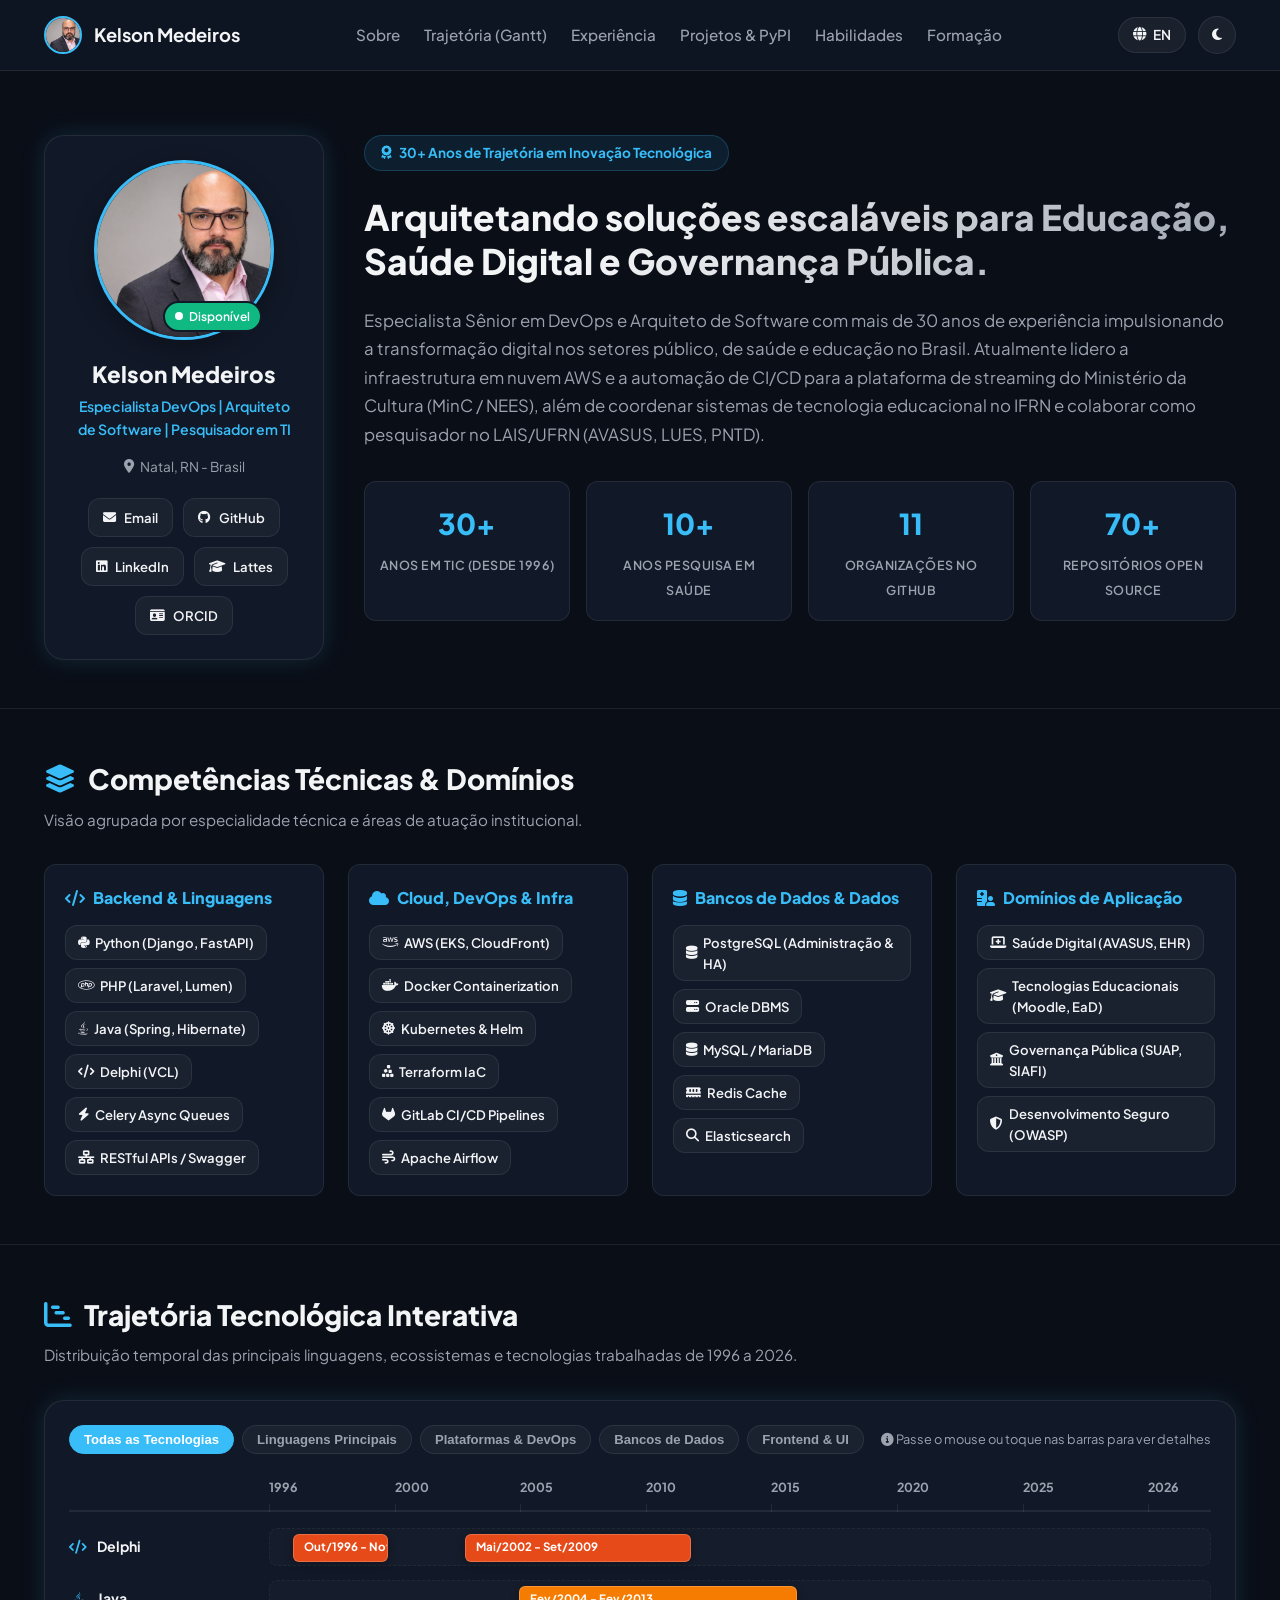
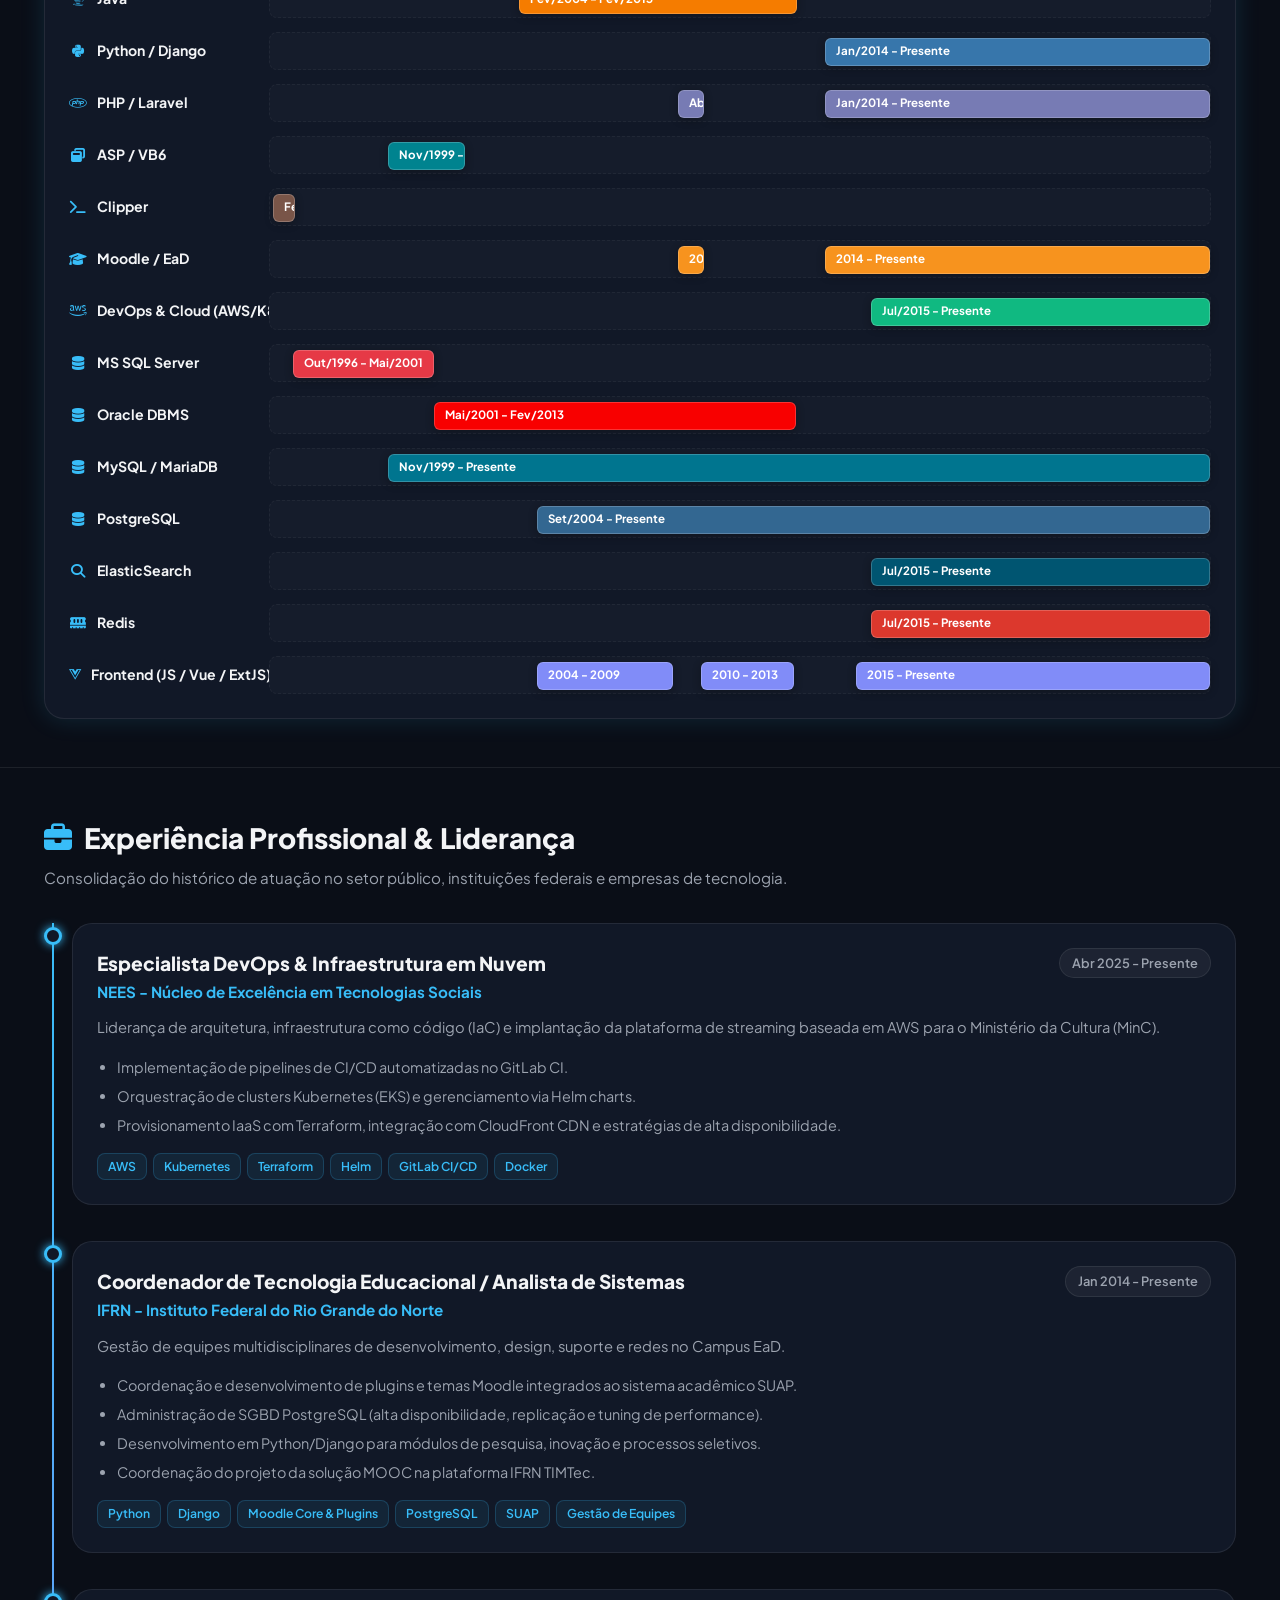
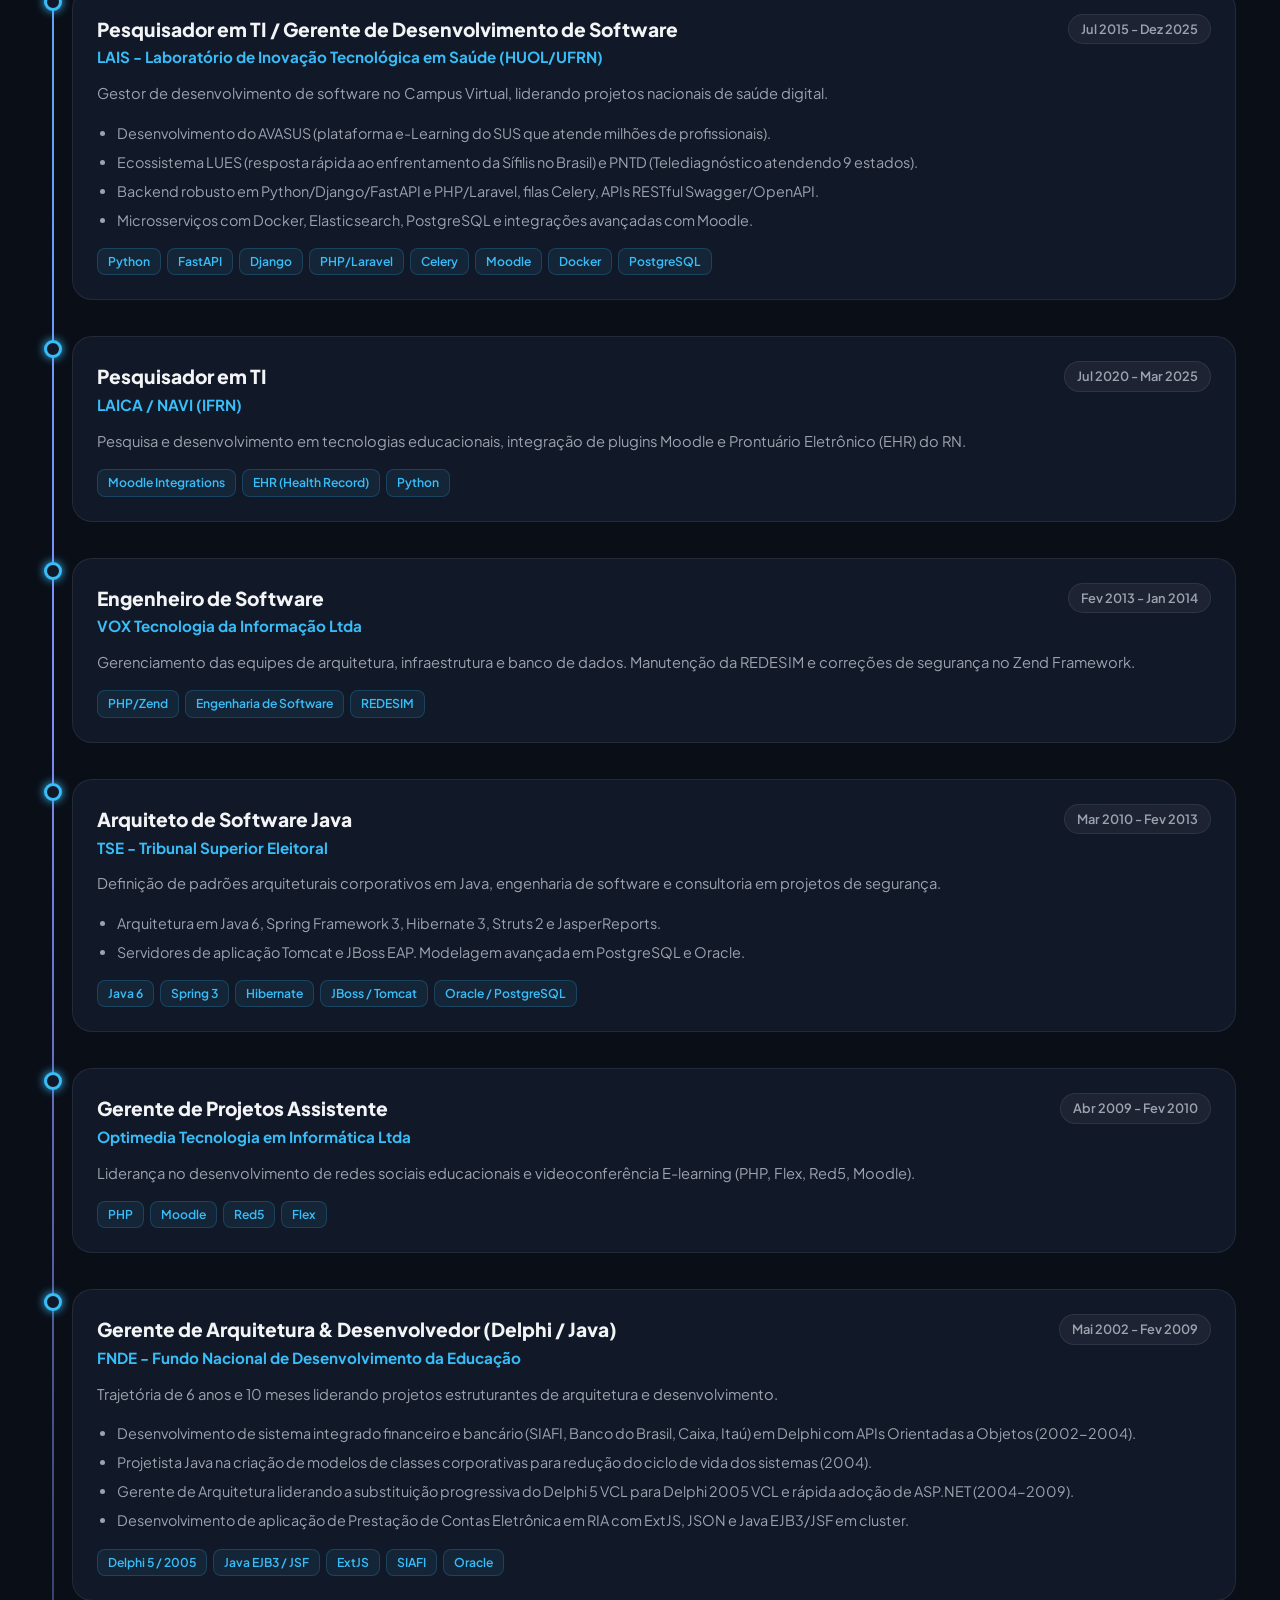
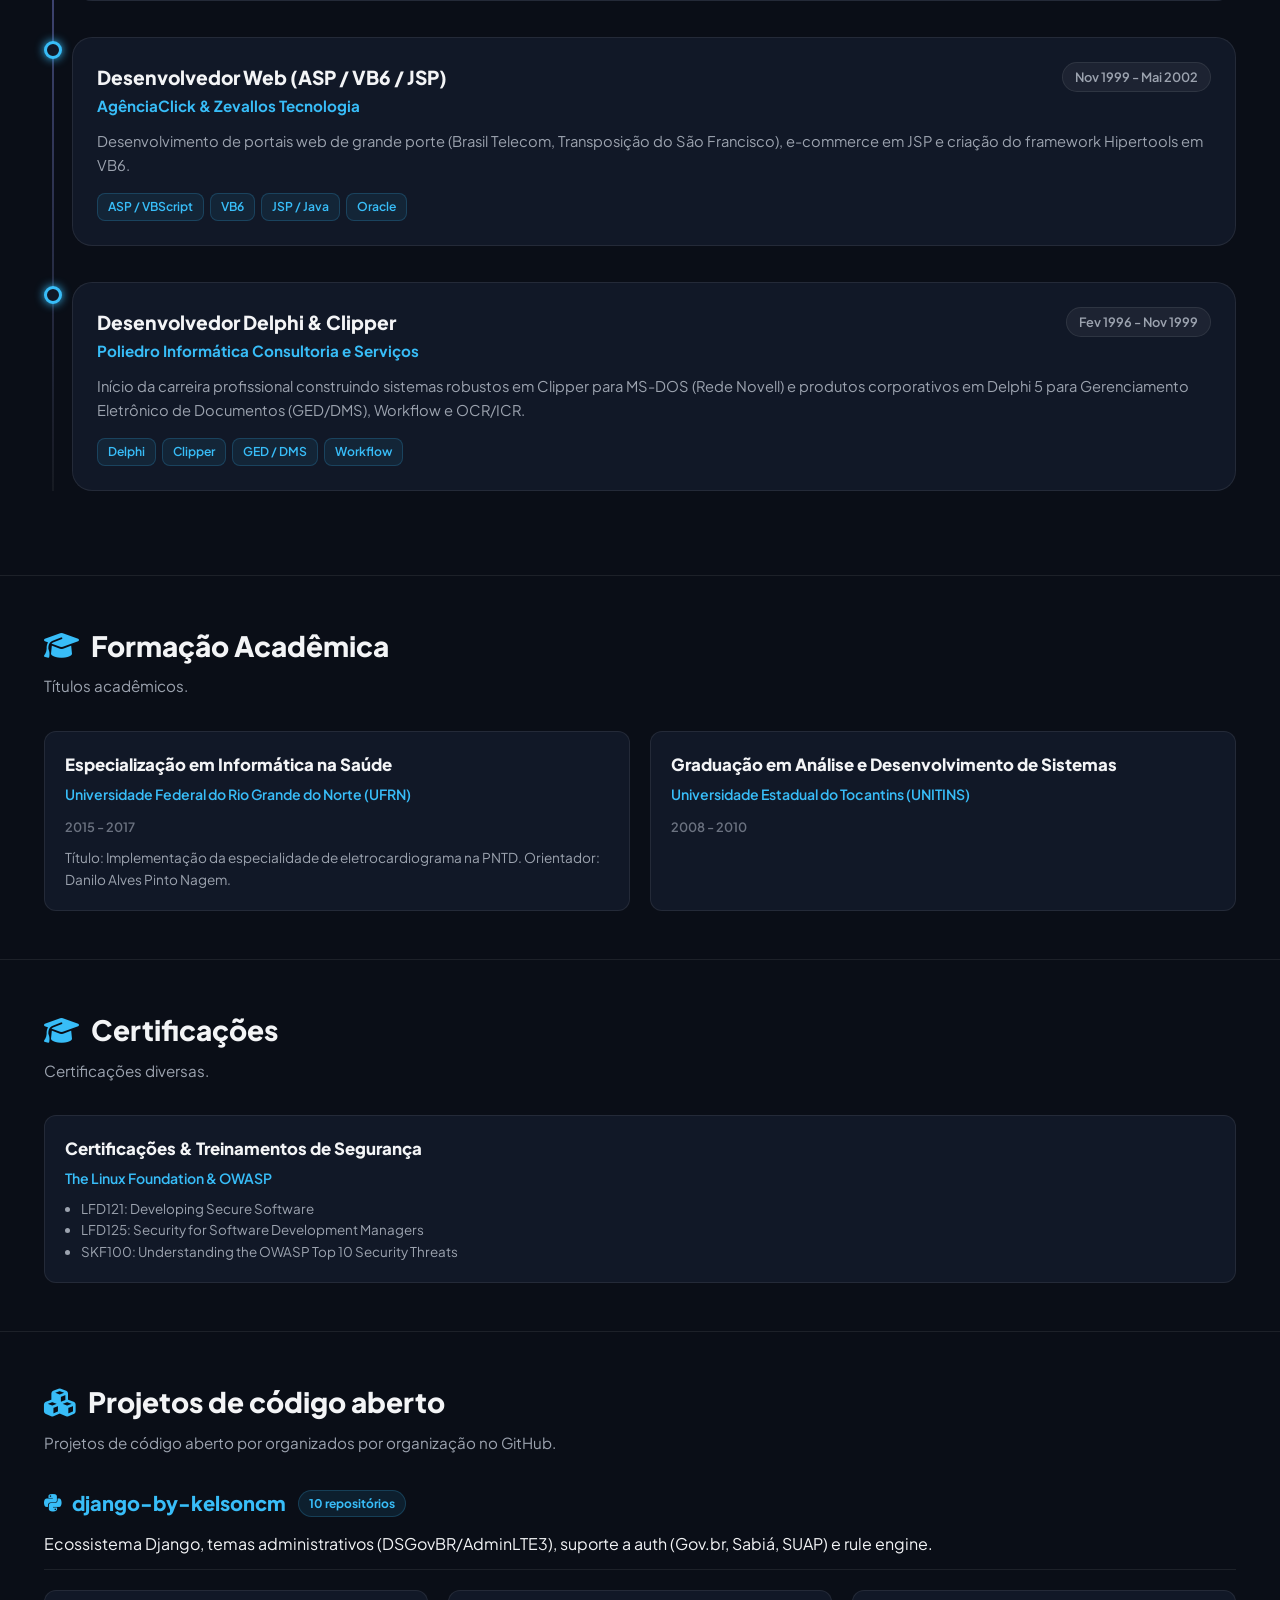
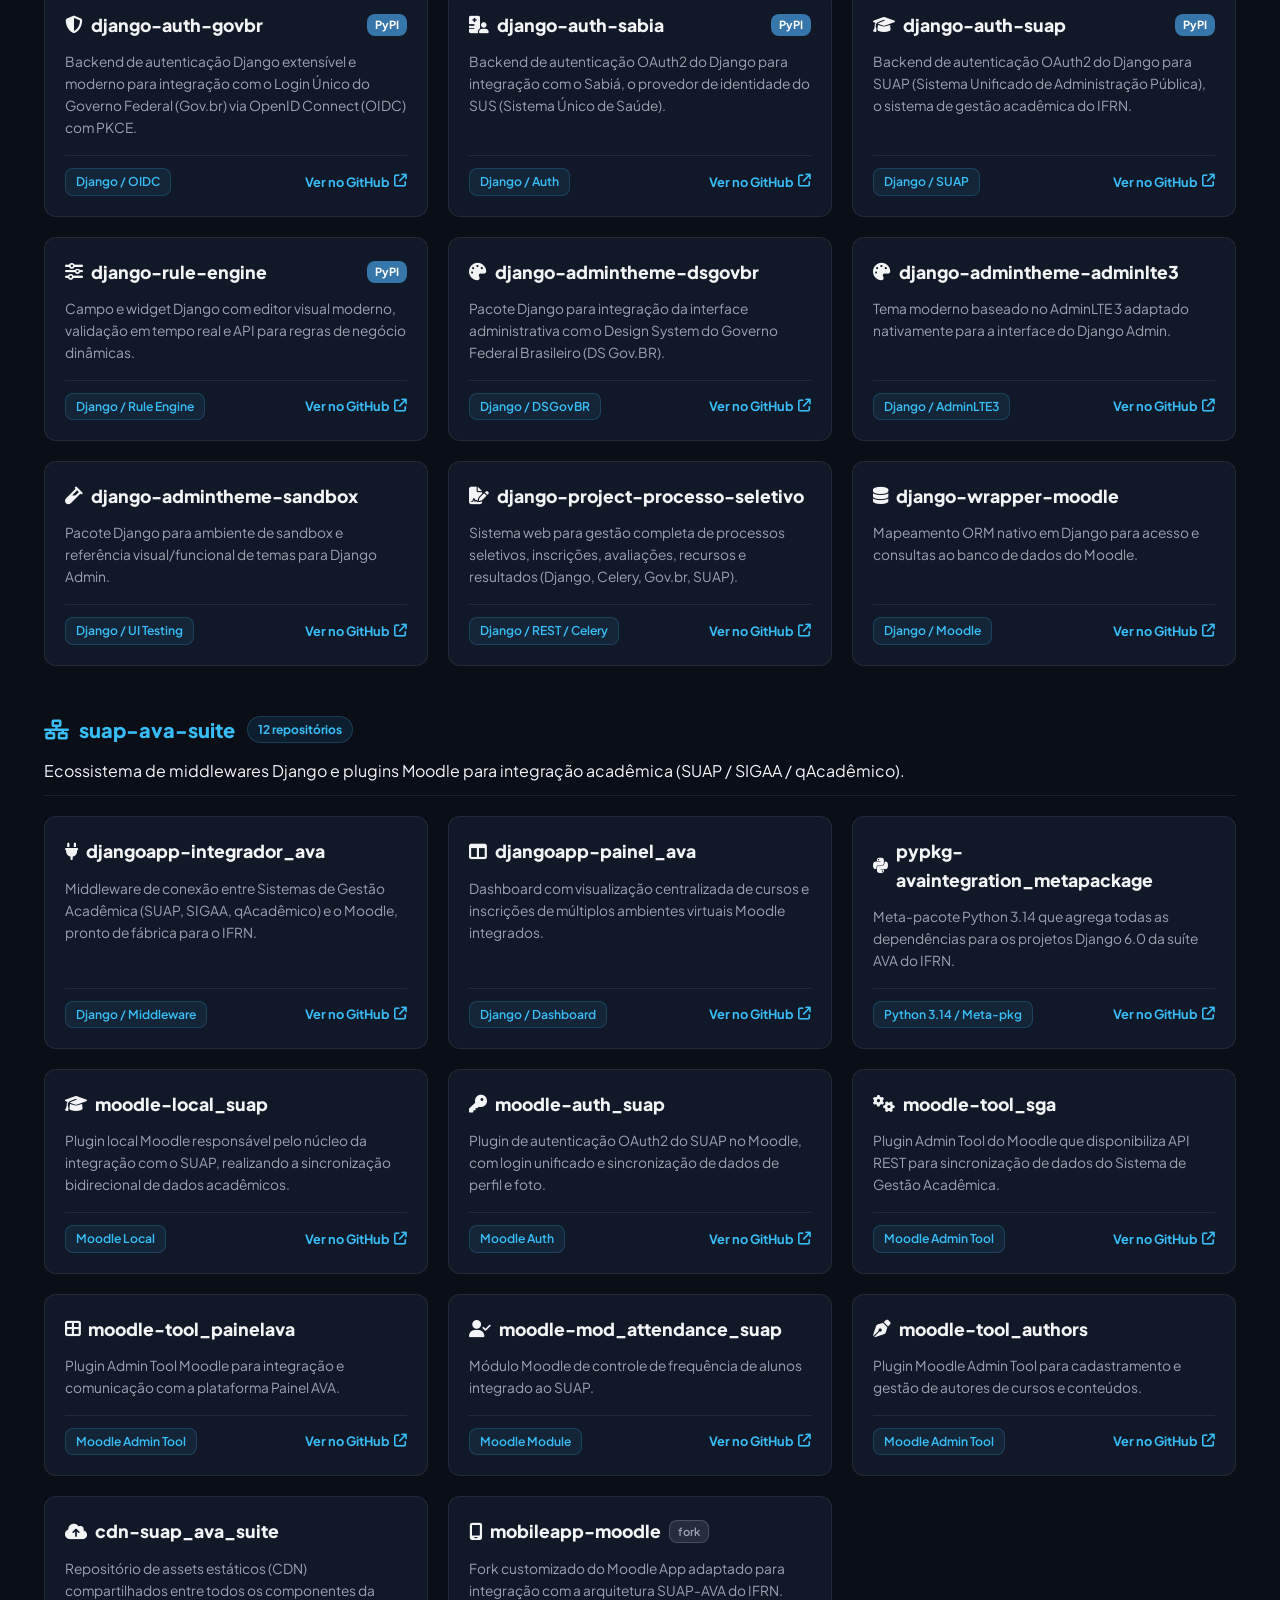
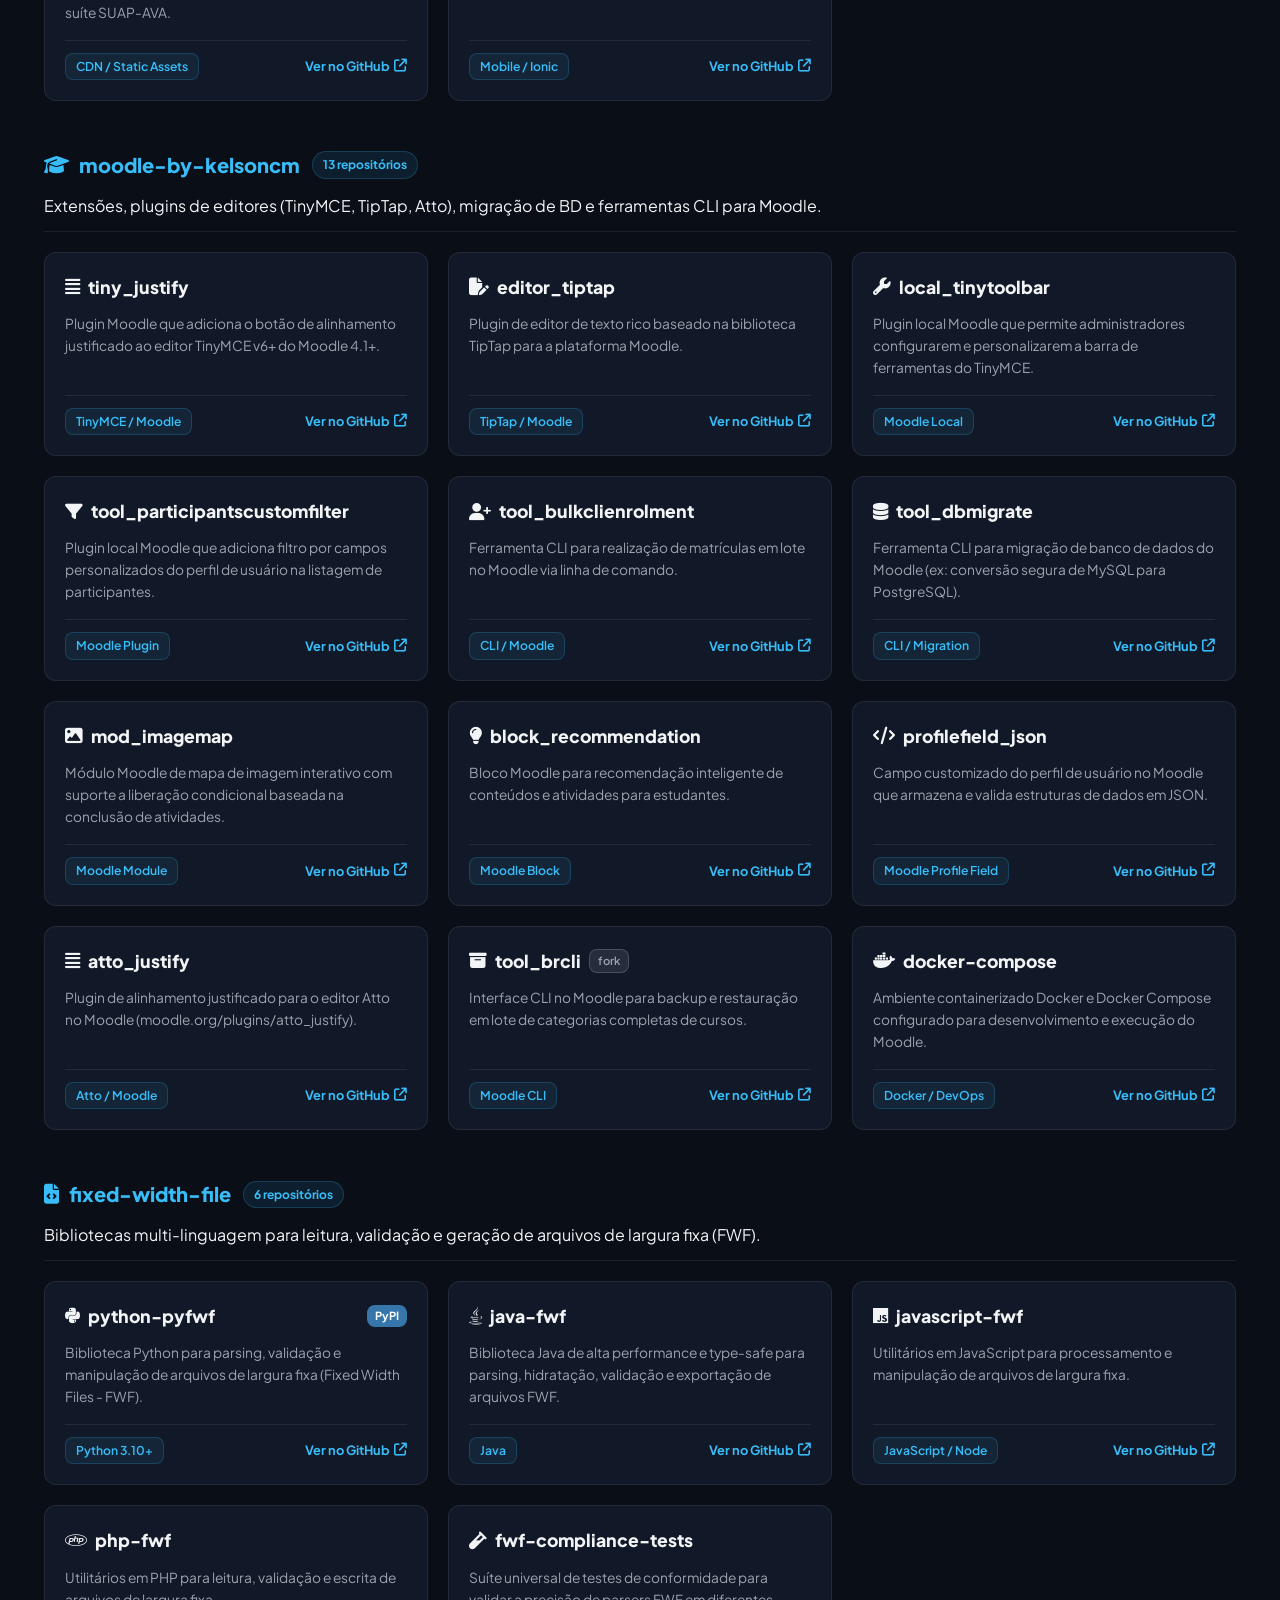
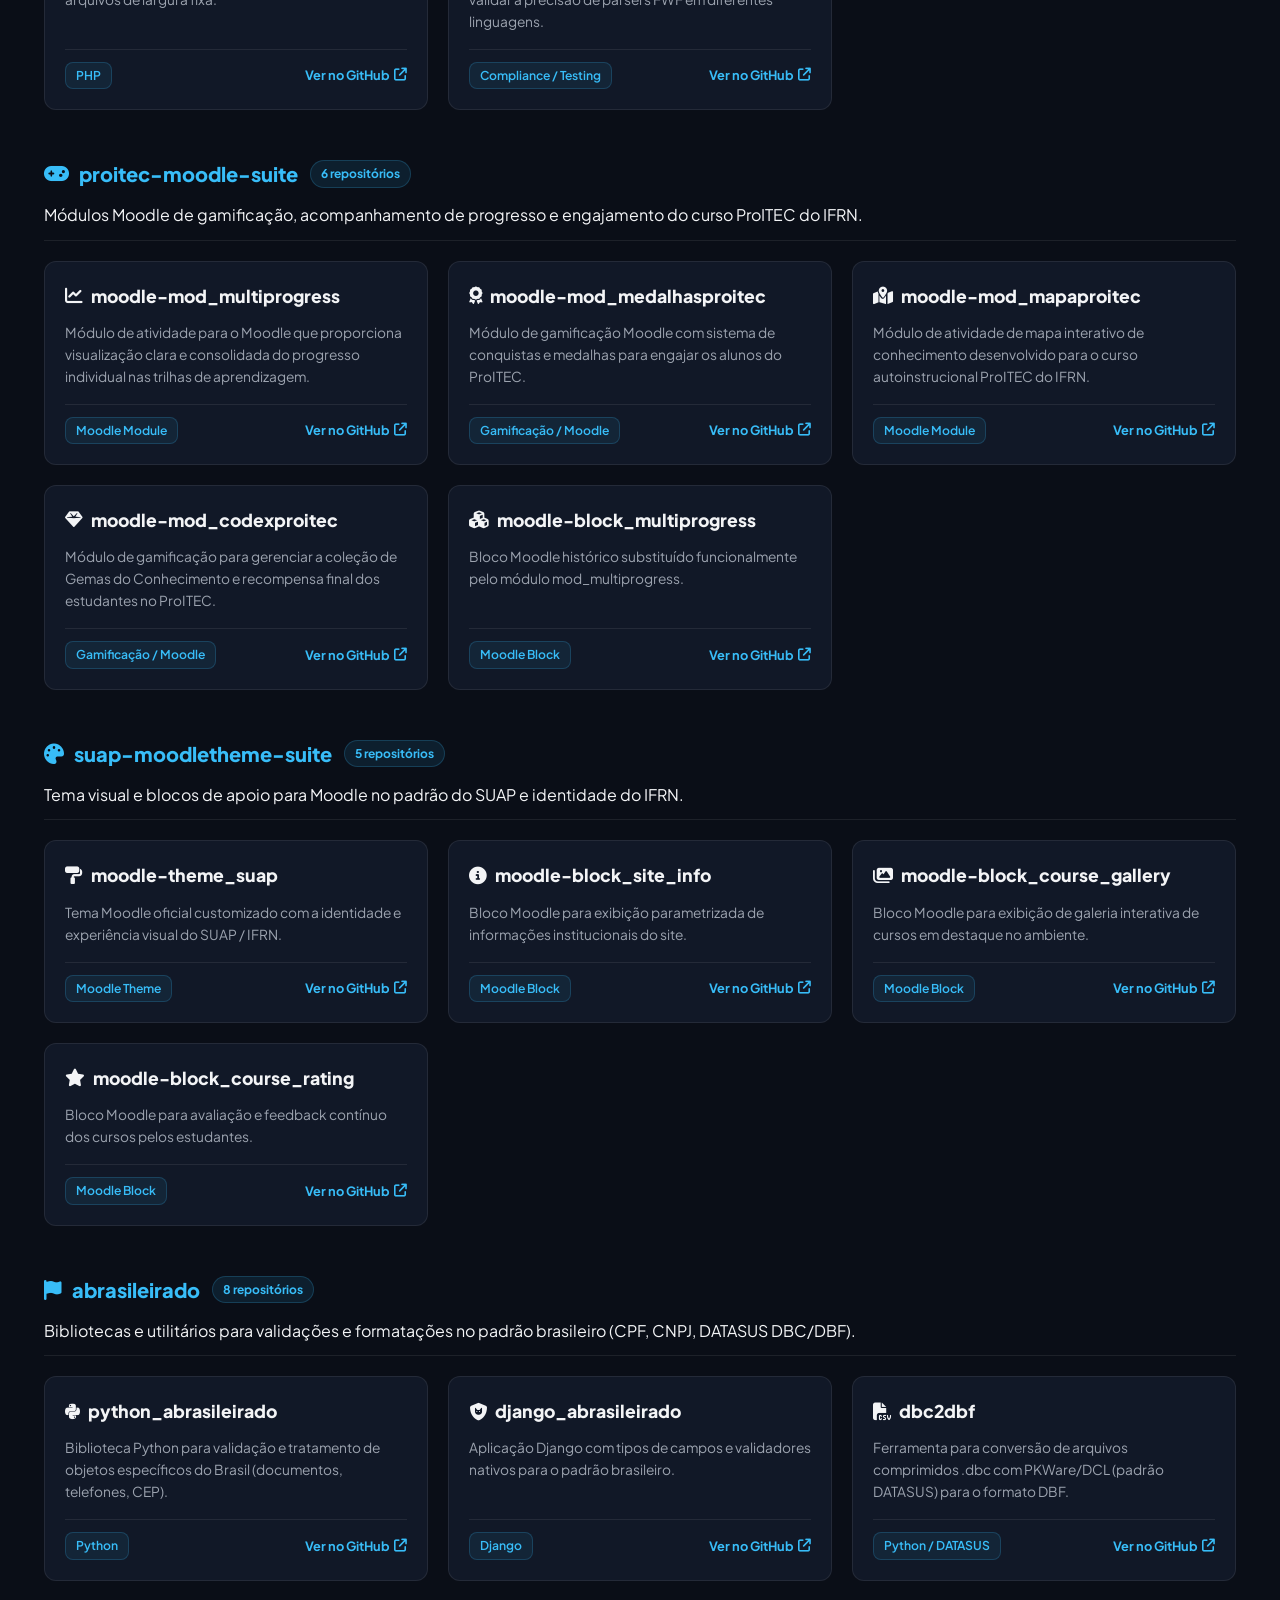
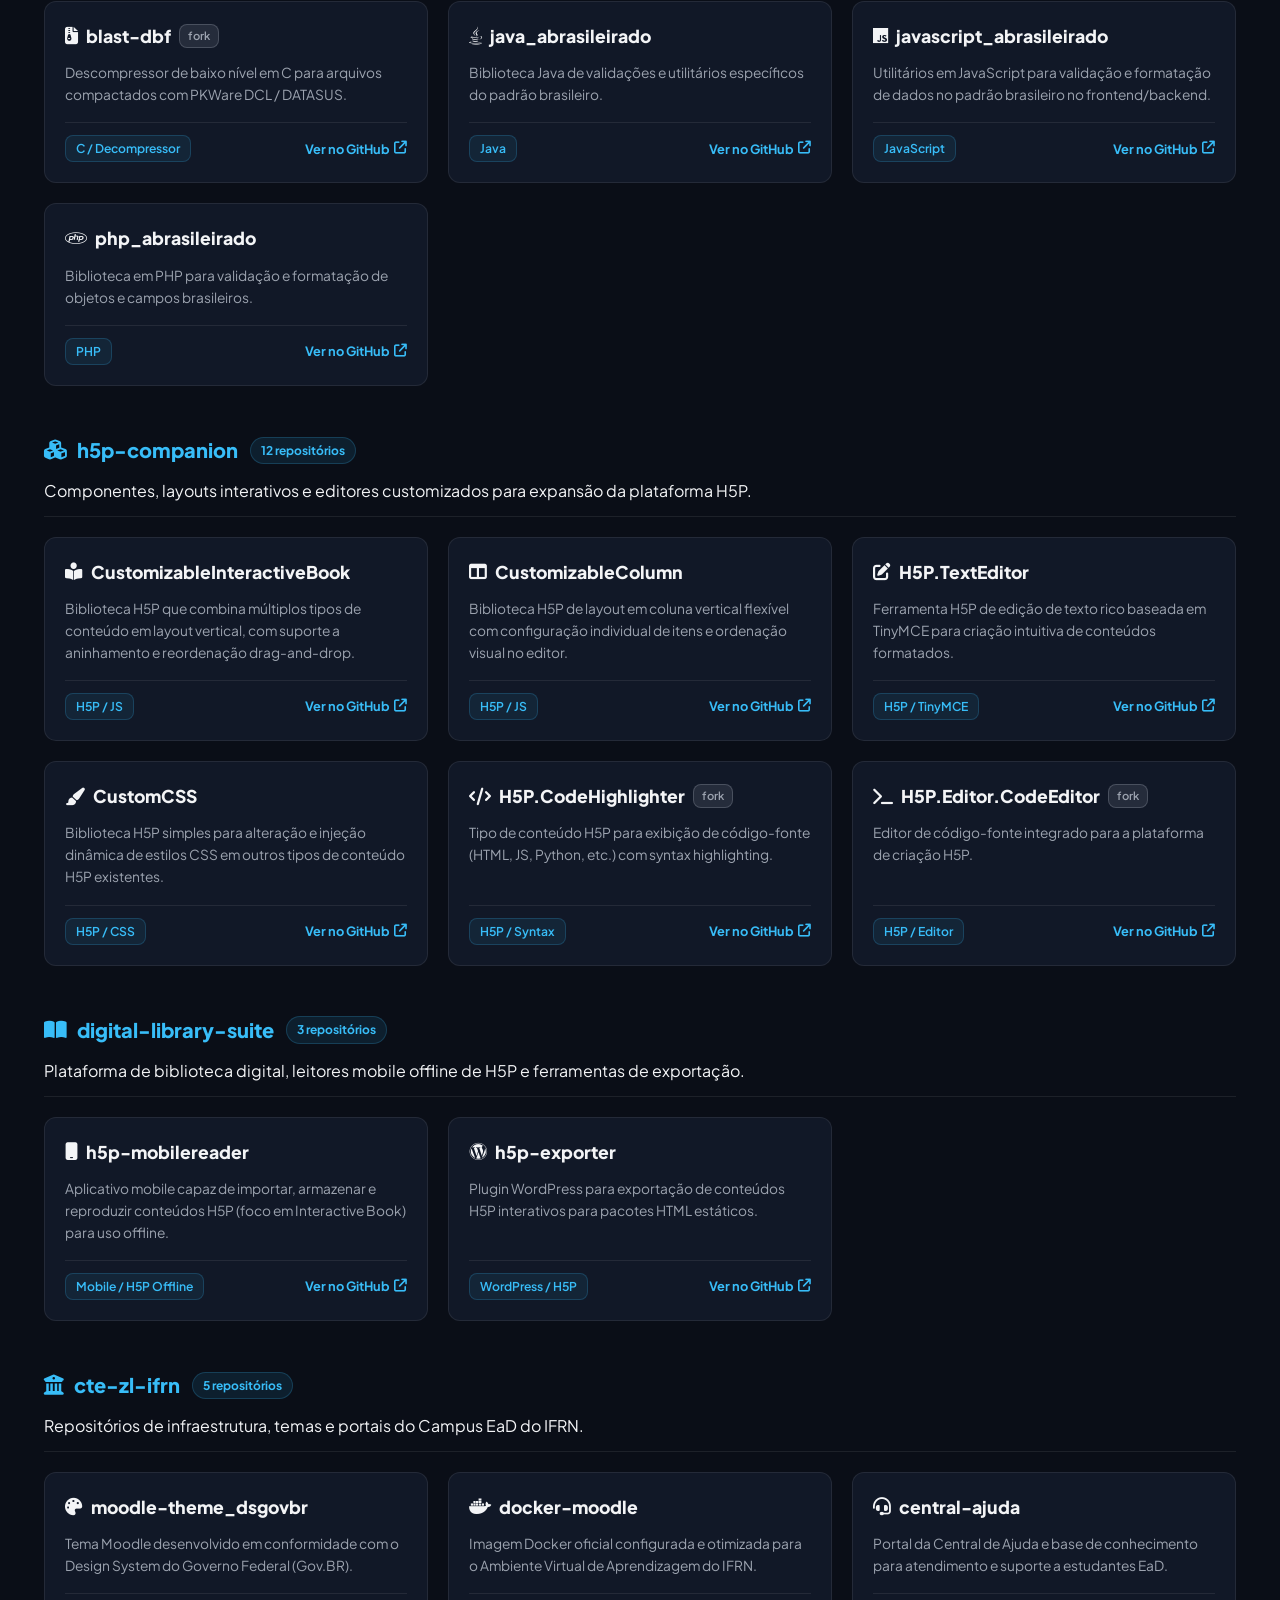
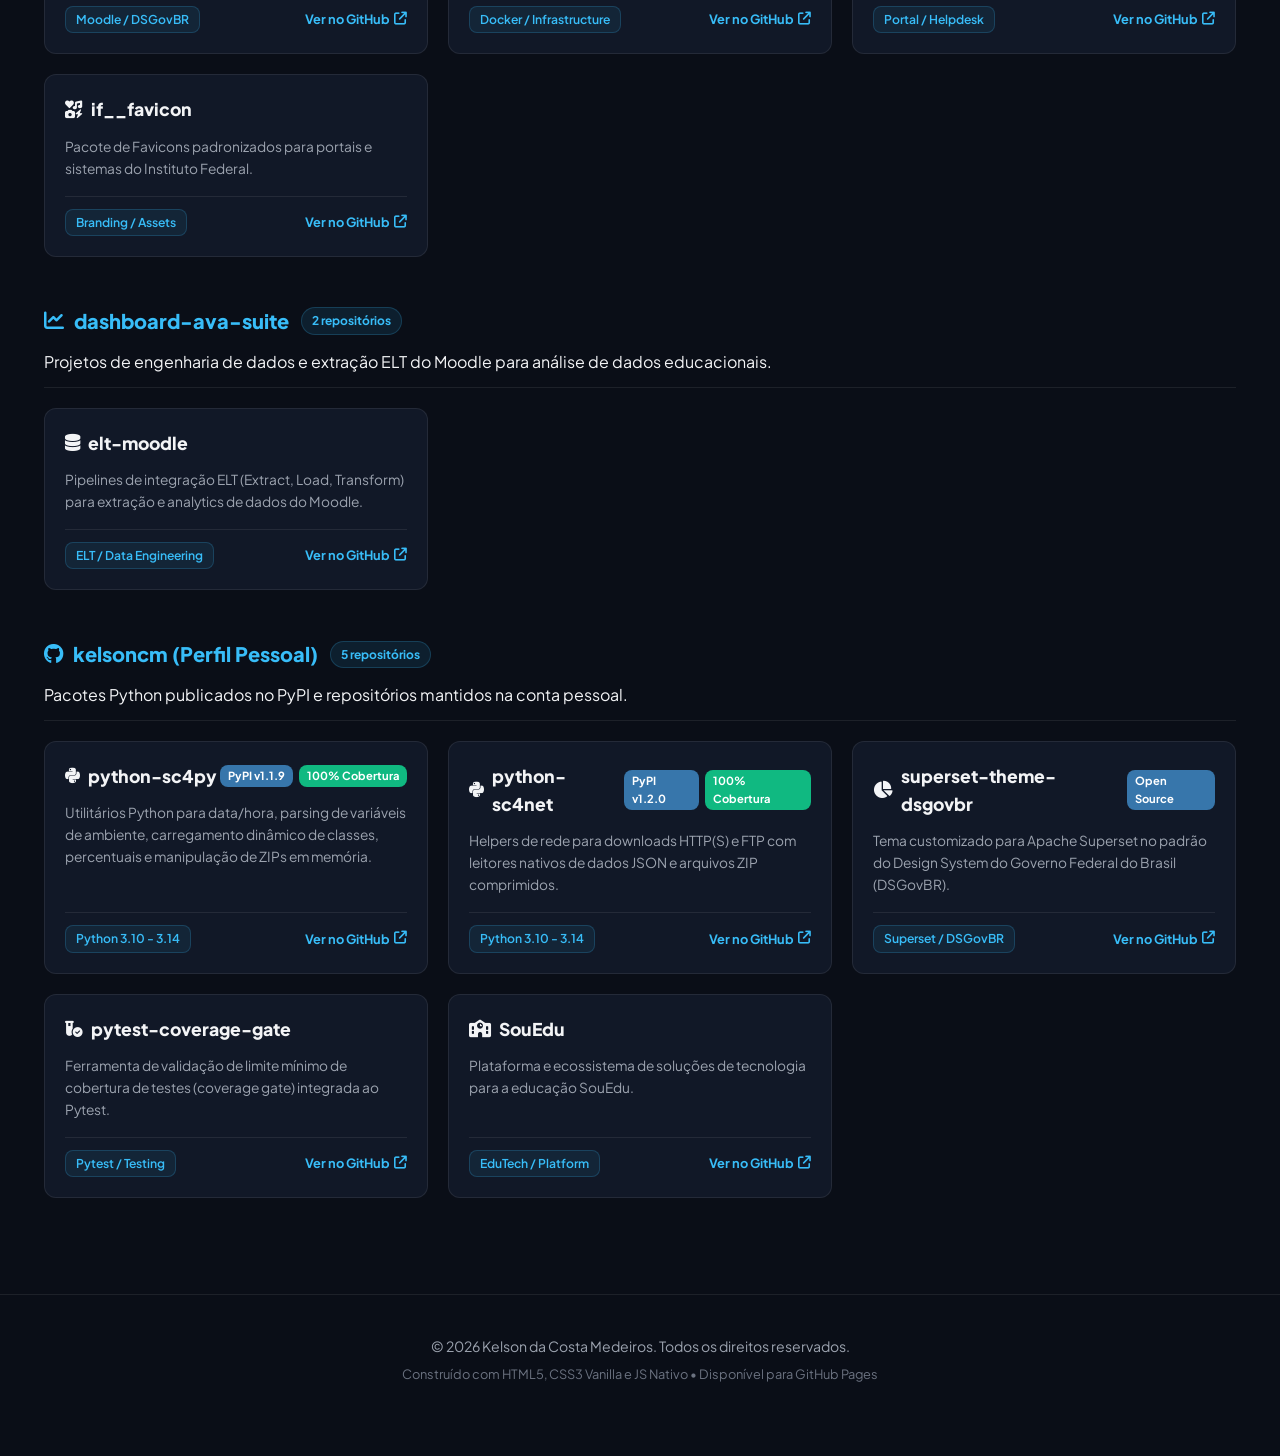
==== commit 6af25576: "feat: adiciona index.html com redirecionamento de idioma e links de alternancia entre br e en" ====
--- a/br/index.html
+++ b/br/index.html
@@ -37,9 +37,14 @@
         <li><a href="#skills">Habilidades</a></li>
         <li><a href="#education">Formação</a></li>
       </ul>
-      <button class="theme-toggle-btn" id="themeToggle" title="Alternar tema">
-        <i class="fa-solid fa-moon"></i>
-      </button>
+      <div class="nav-controls">
+        <a href="../en/index.html" class="lang-switch-btn" title="English Version">
+          <i class="fa-solid fa-globe"></i> EN
+        </a>
+        <button class="theme-toggle-btn" id="themeToggle" title="Alternar tema">
+          <i class="fa-solid fa-moon"></i>
+        </button>
+      </div>
     </div>
   </header>
 
--- a/style.css
+++ b/style.css
@@ -129,6 +129,33 @@
   color: var(--primary);
 }
 
+.nav-controls {
+  display: flex;
+  align-items: center;
+  gap: 12px;
+}
+
+.lang-switch-btn {
+  background: rgba(255, 255, 255, 0.05);
+  border: 1px solid var(--border-color);
+  color: var(--text-main);
+  padding: 6px 14px;
+  border-radius: 20px;
+  display: inline-flex;
+  align-items: center;
+  gap: 6px;
+  font-size: 0.85rem;
+  font-weight: 600;
+  text-decoration: none;
+  transition: var(--transition);
+}
+
+.lang-switch-btn:hover {
+  background: var(--primary);
+  color: #fff;
+  border-color: var(--primary);
+}
+
 .theme-toggle-btn {
   background: rgba(255, 255, 255, 0.05);
   border: 1px solid var(--border-color);
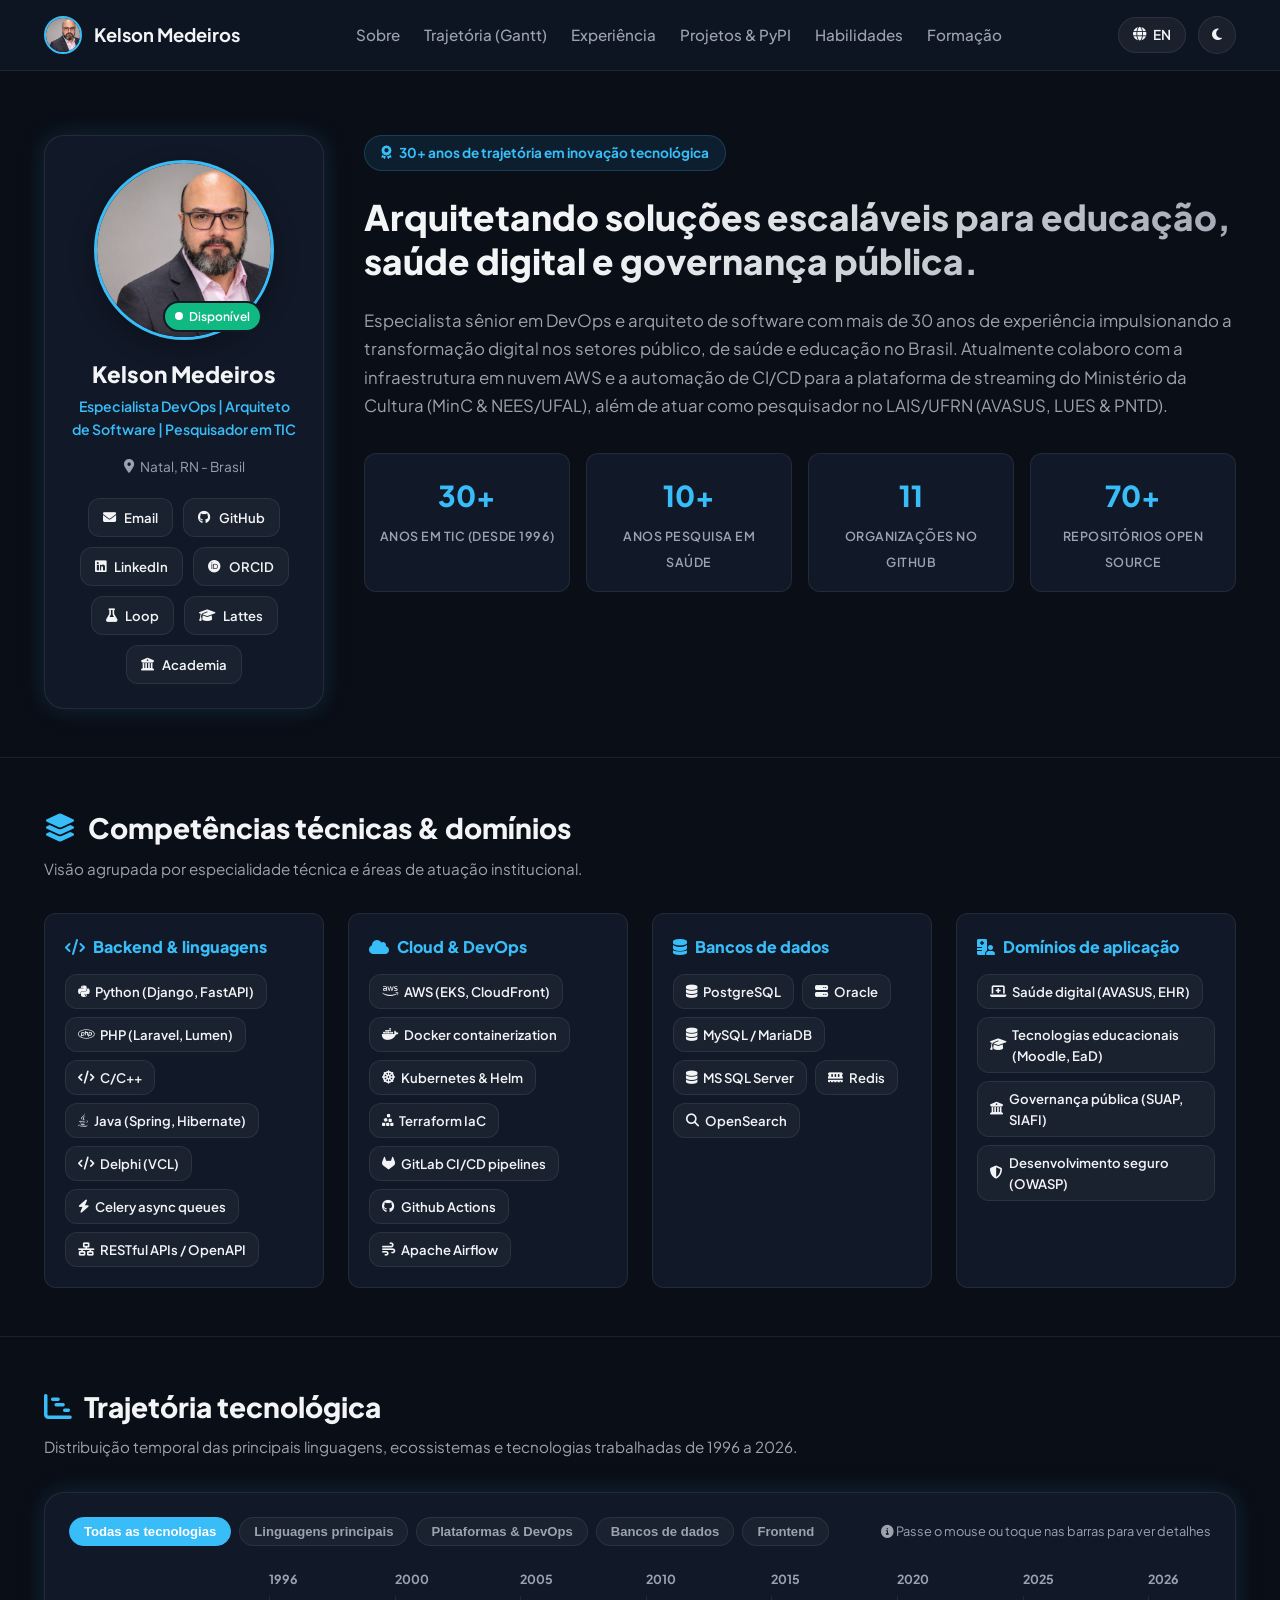
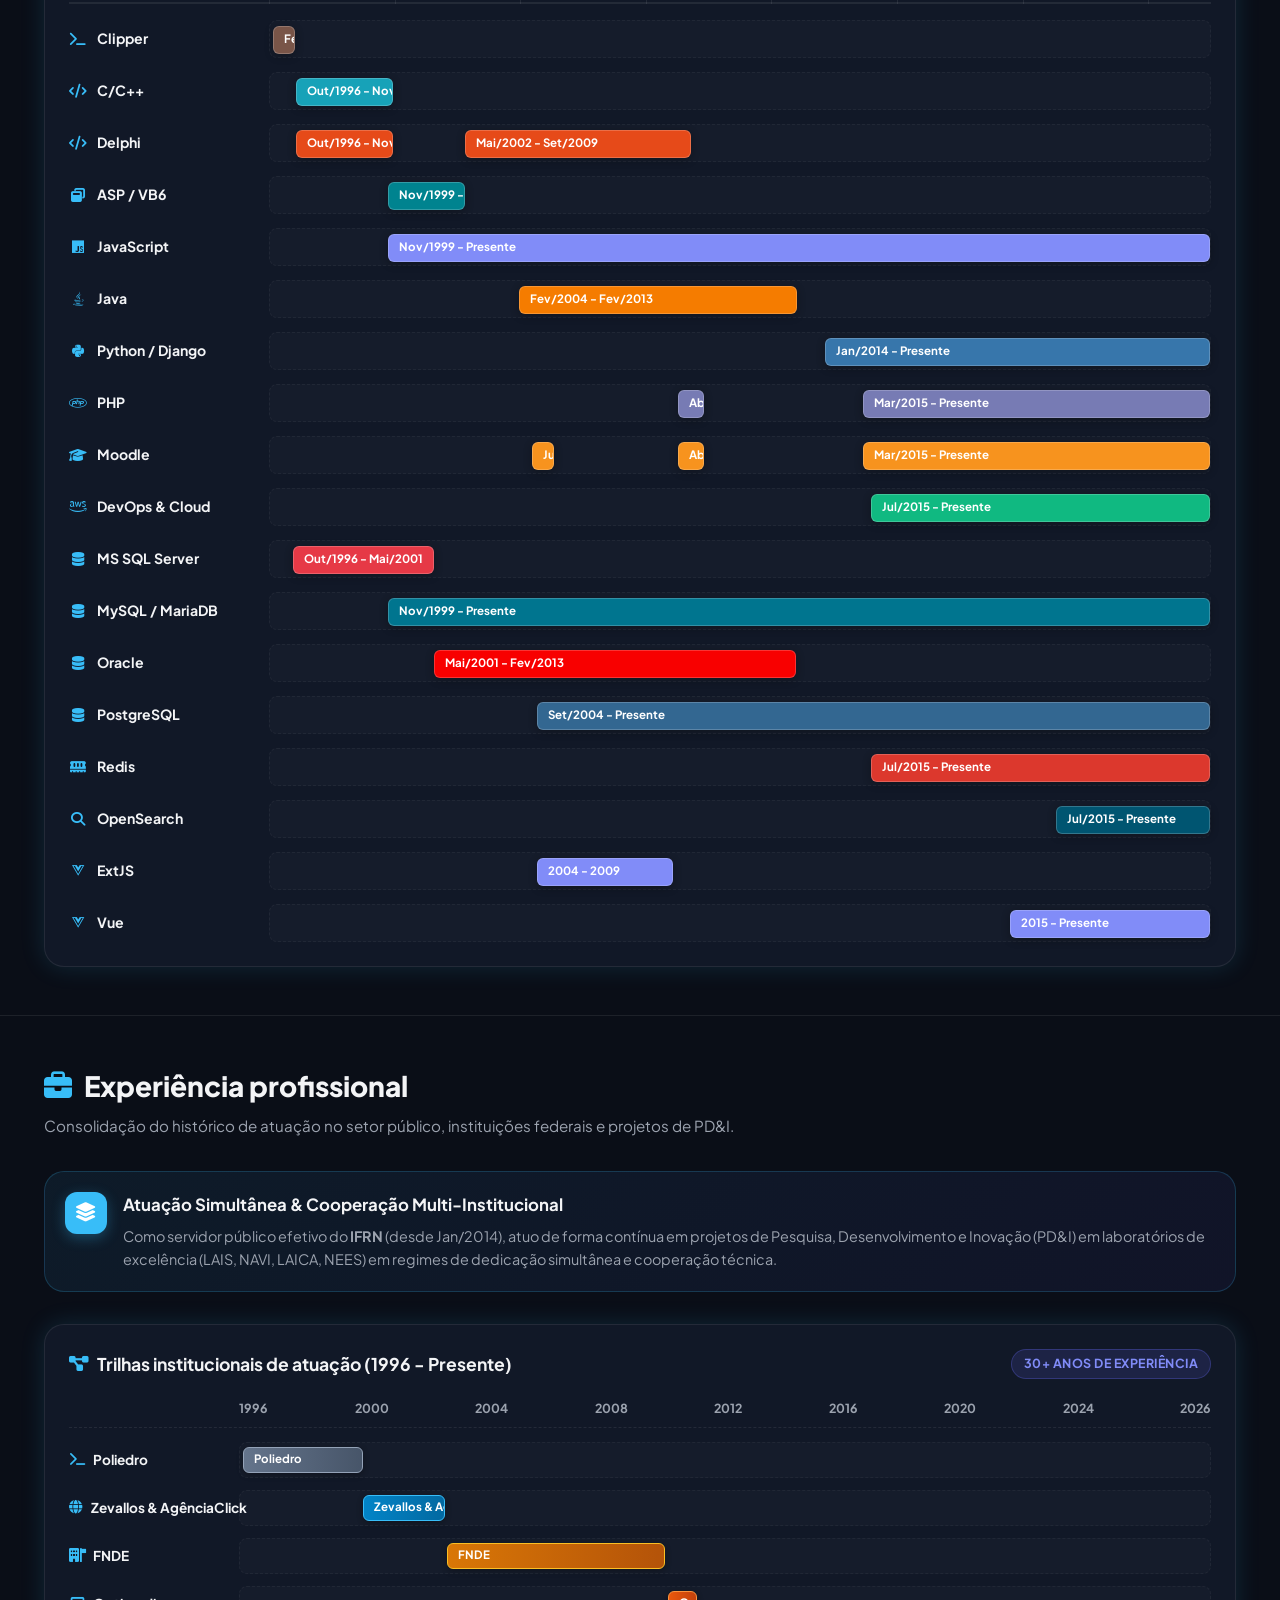
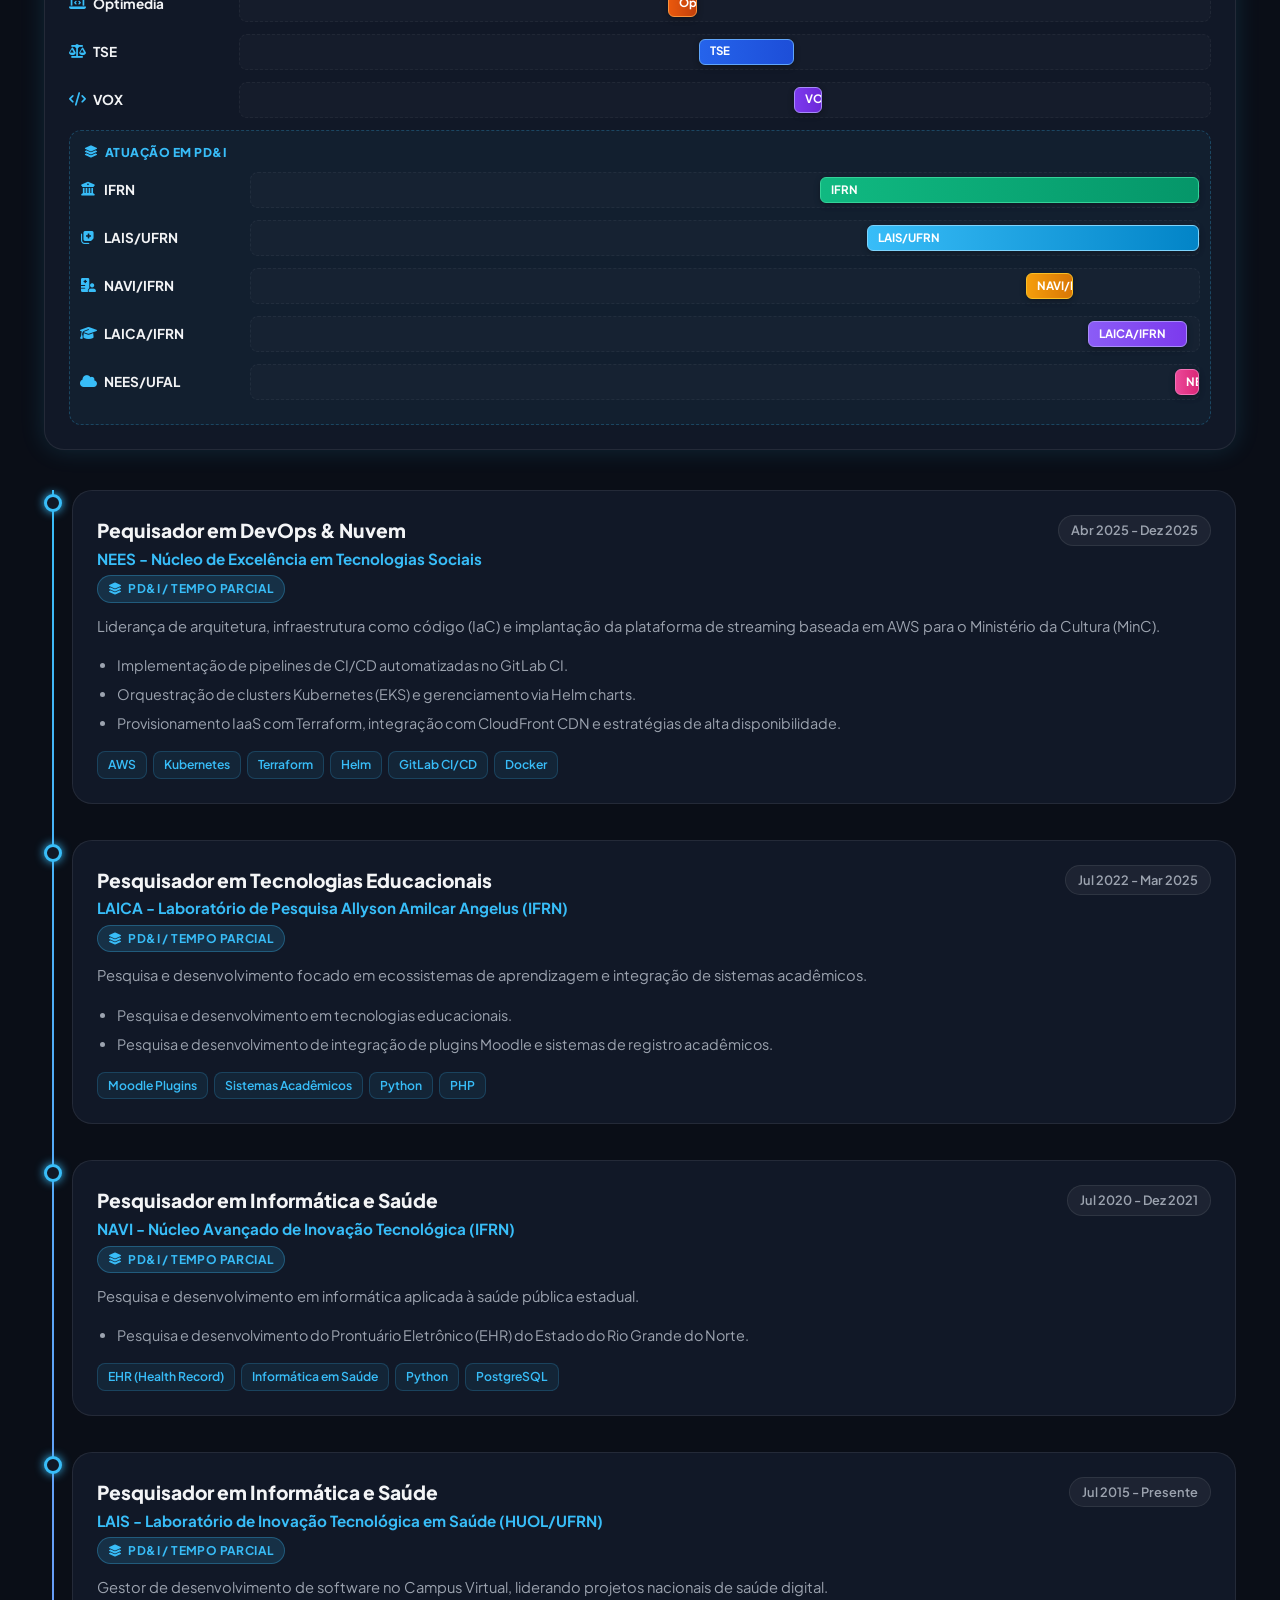
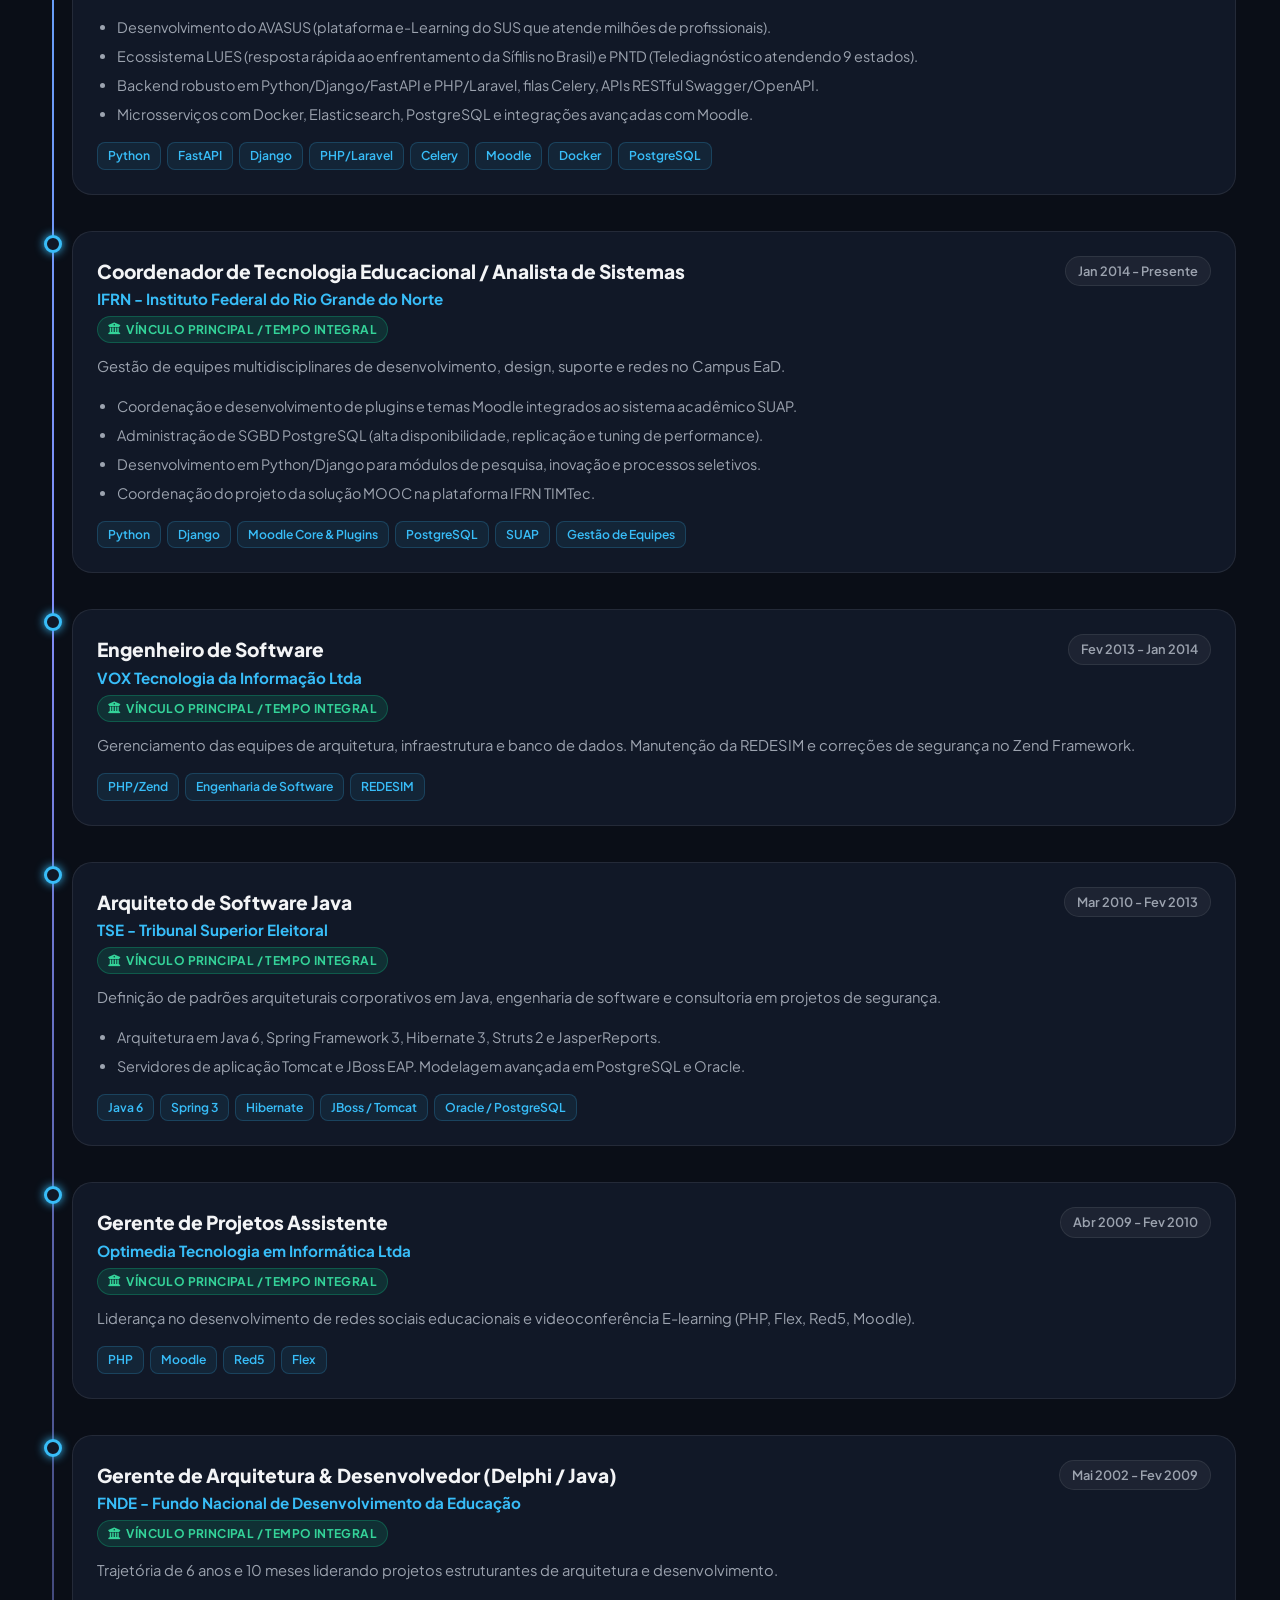
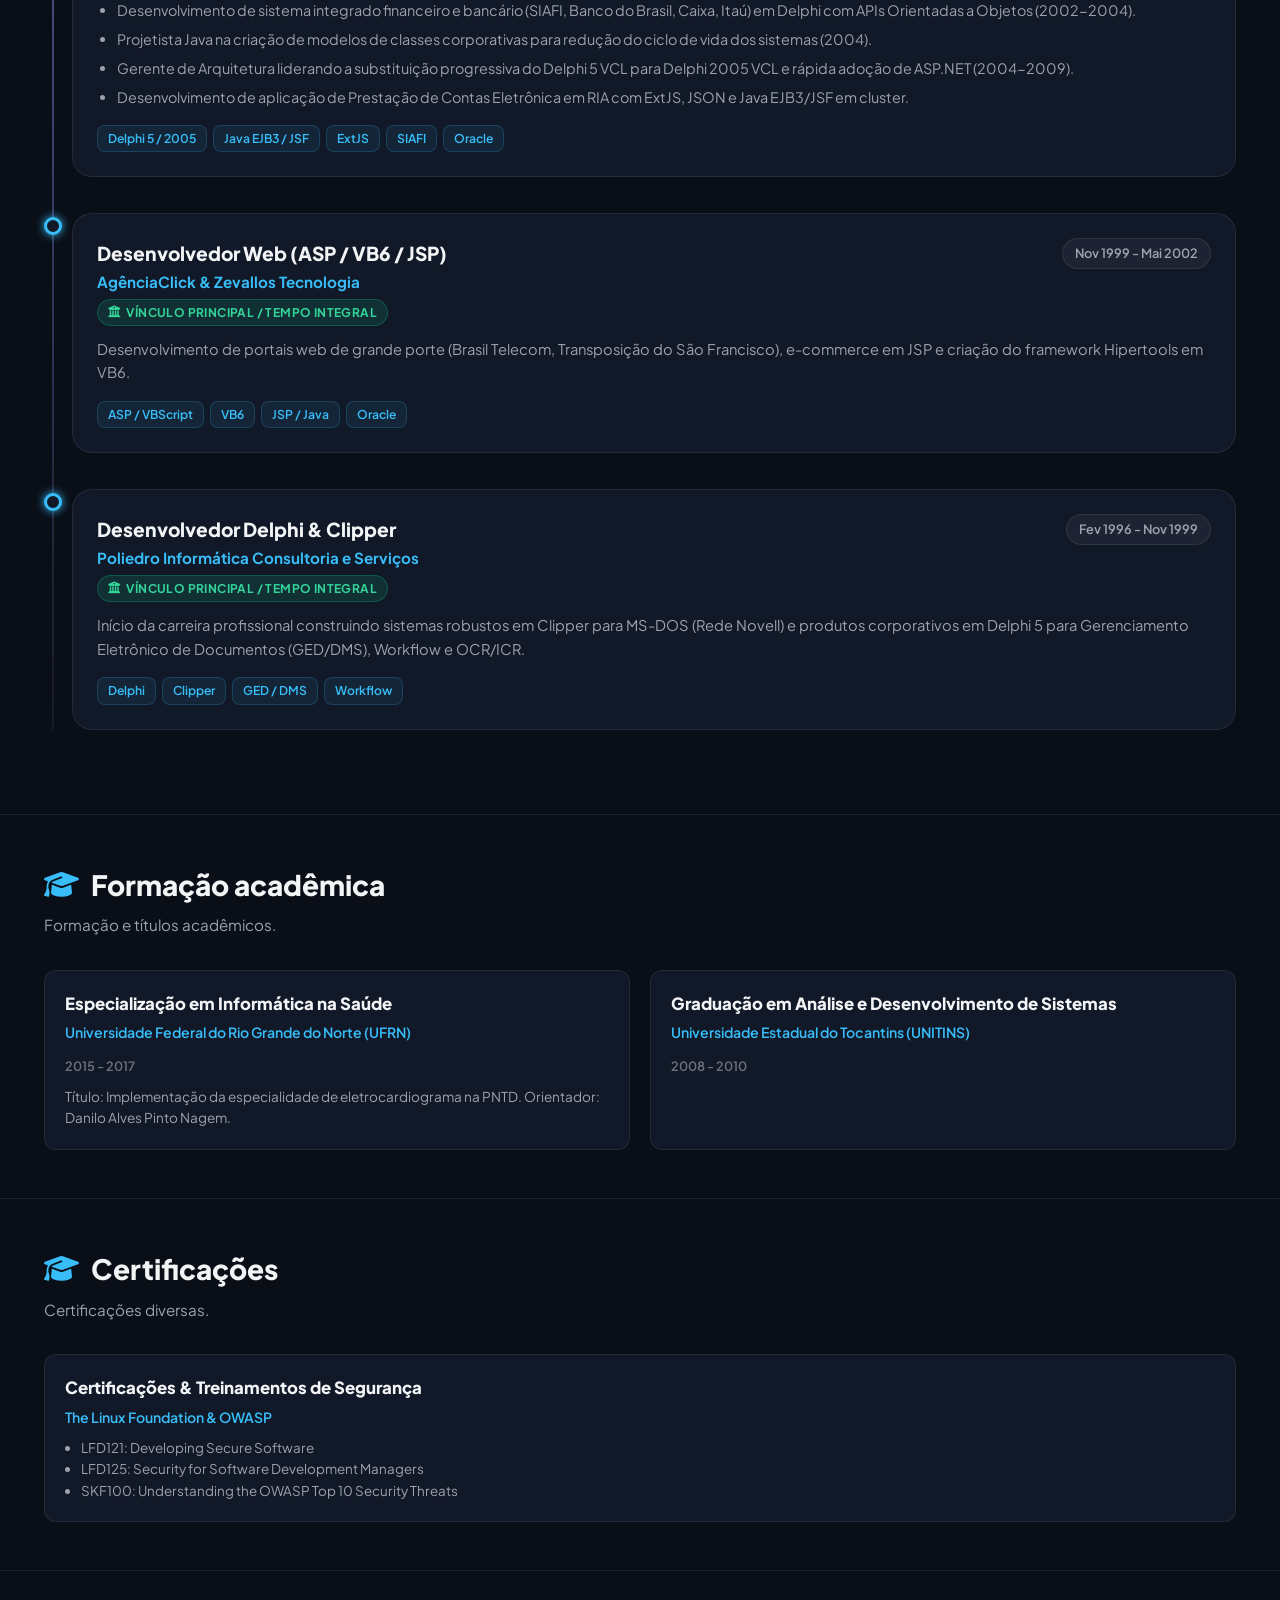
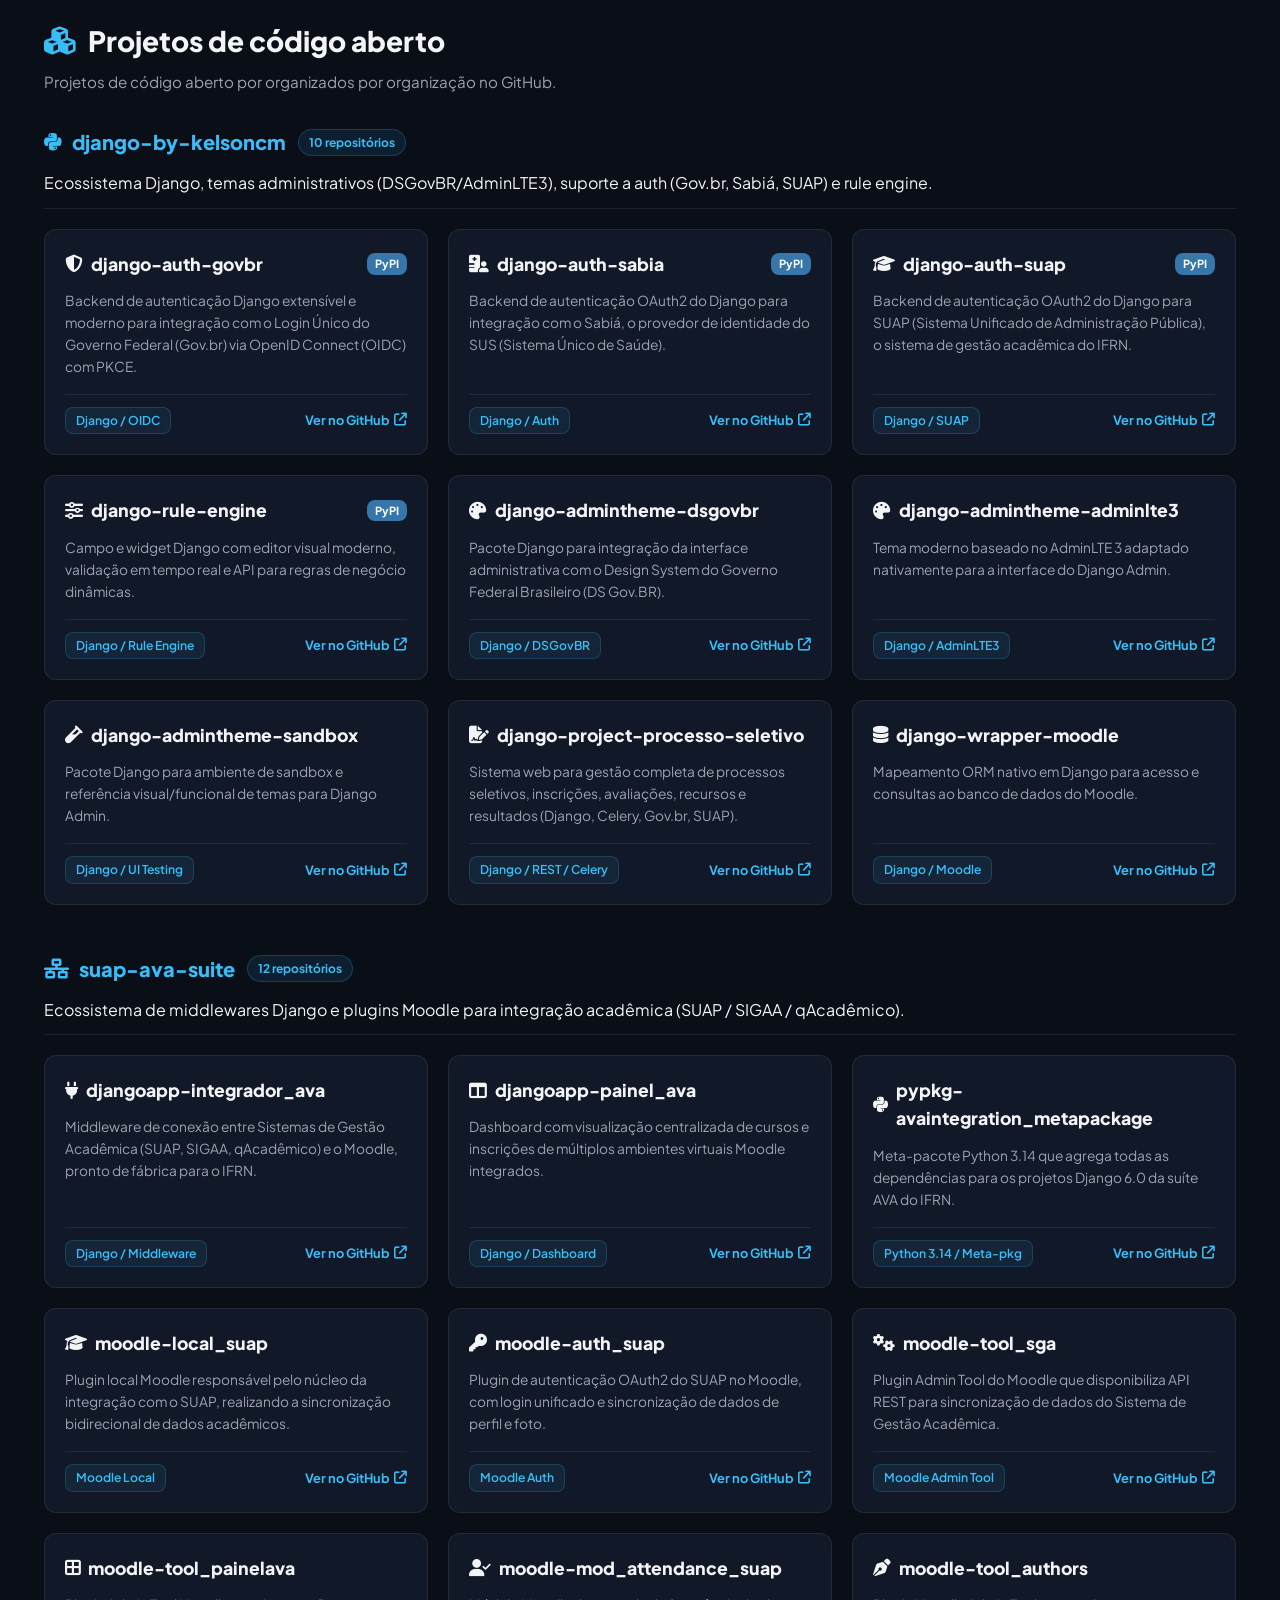
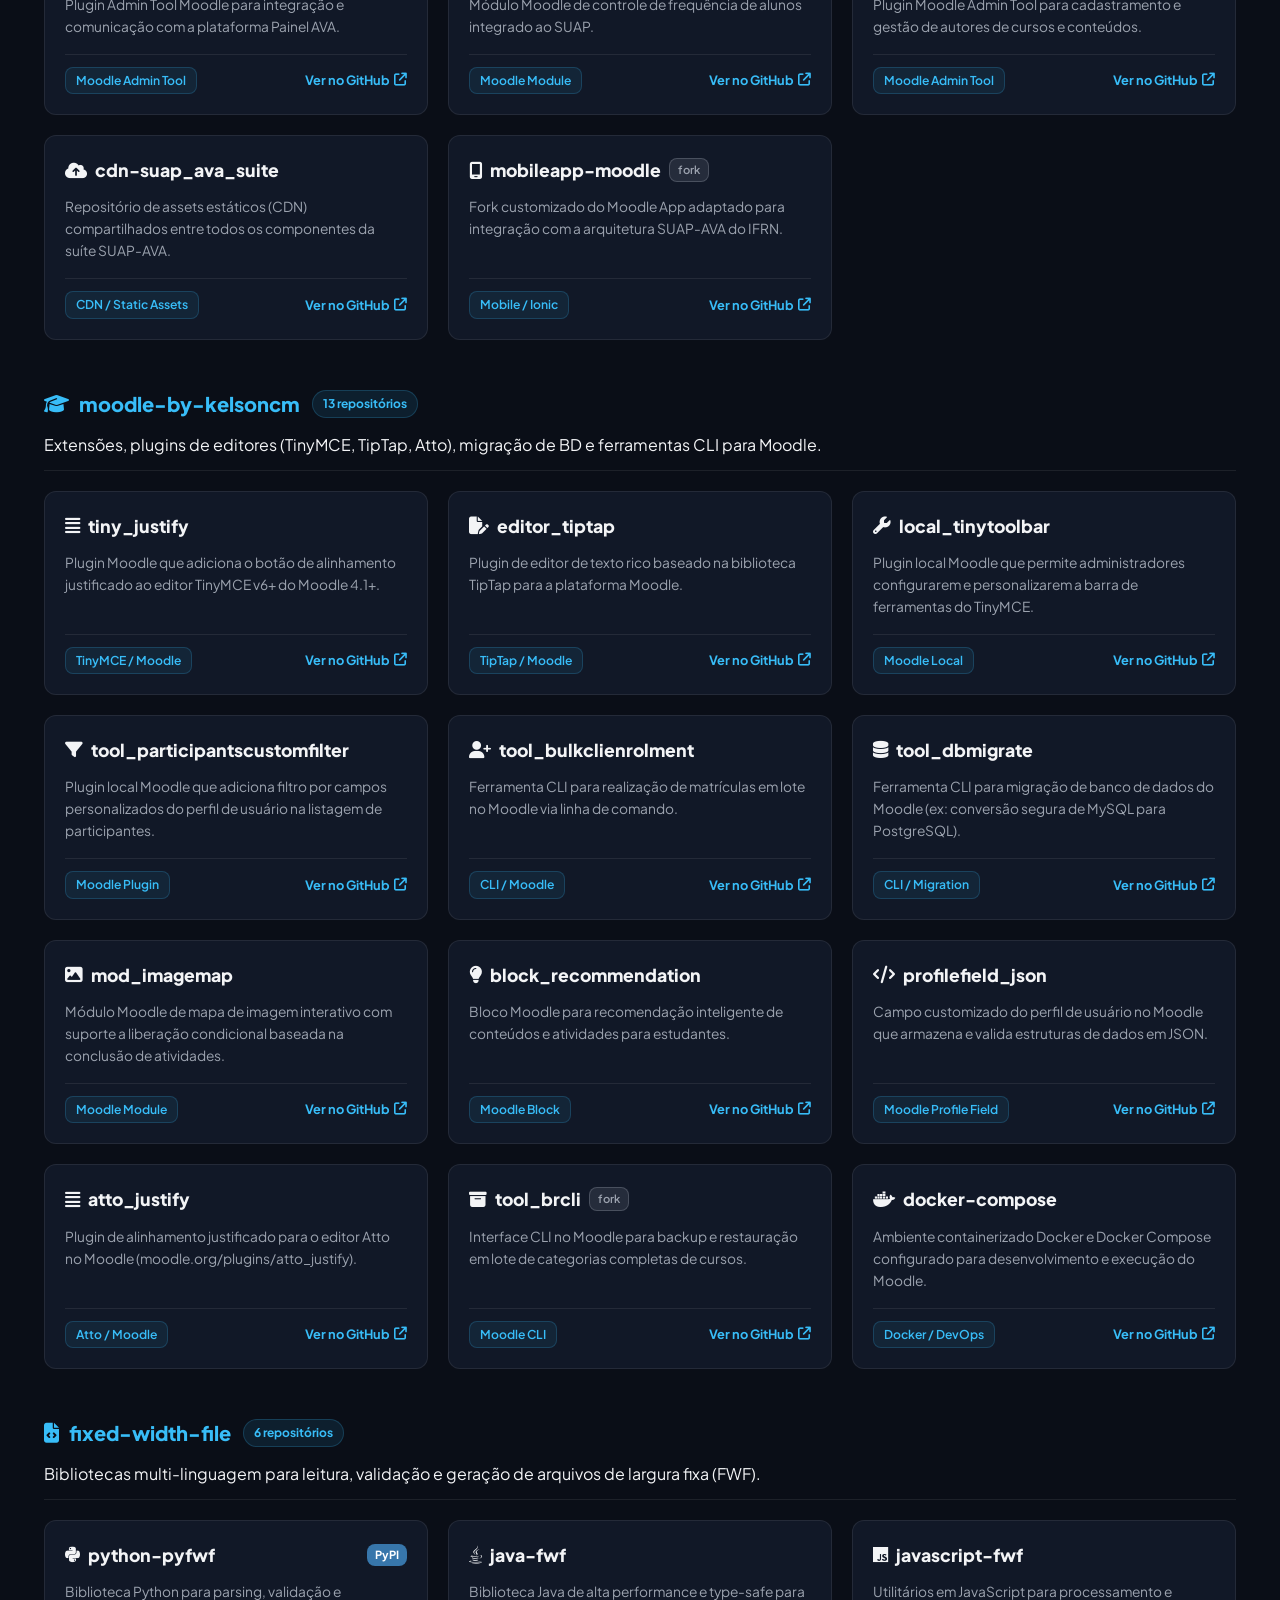
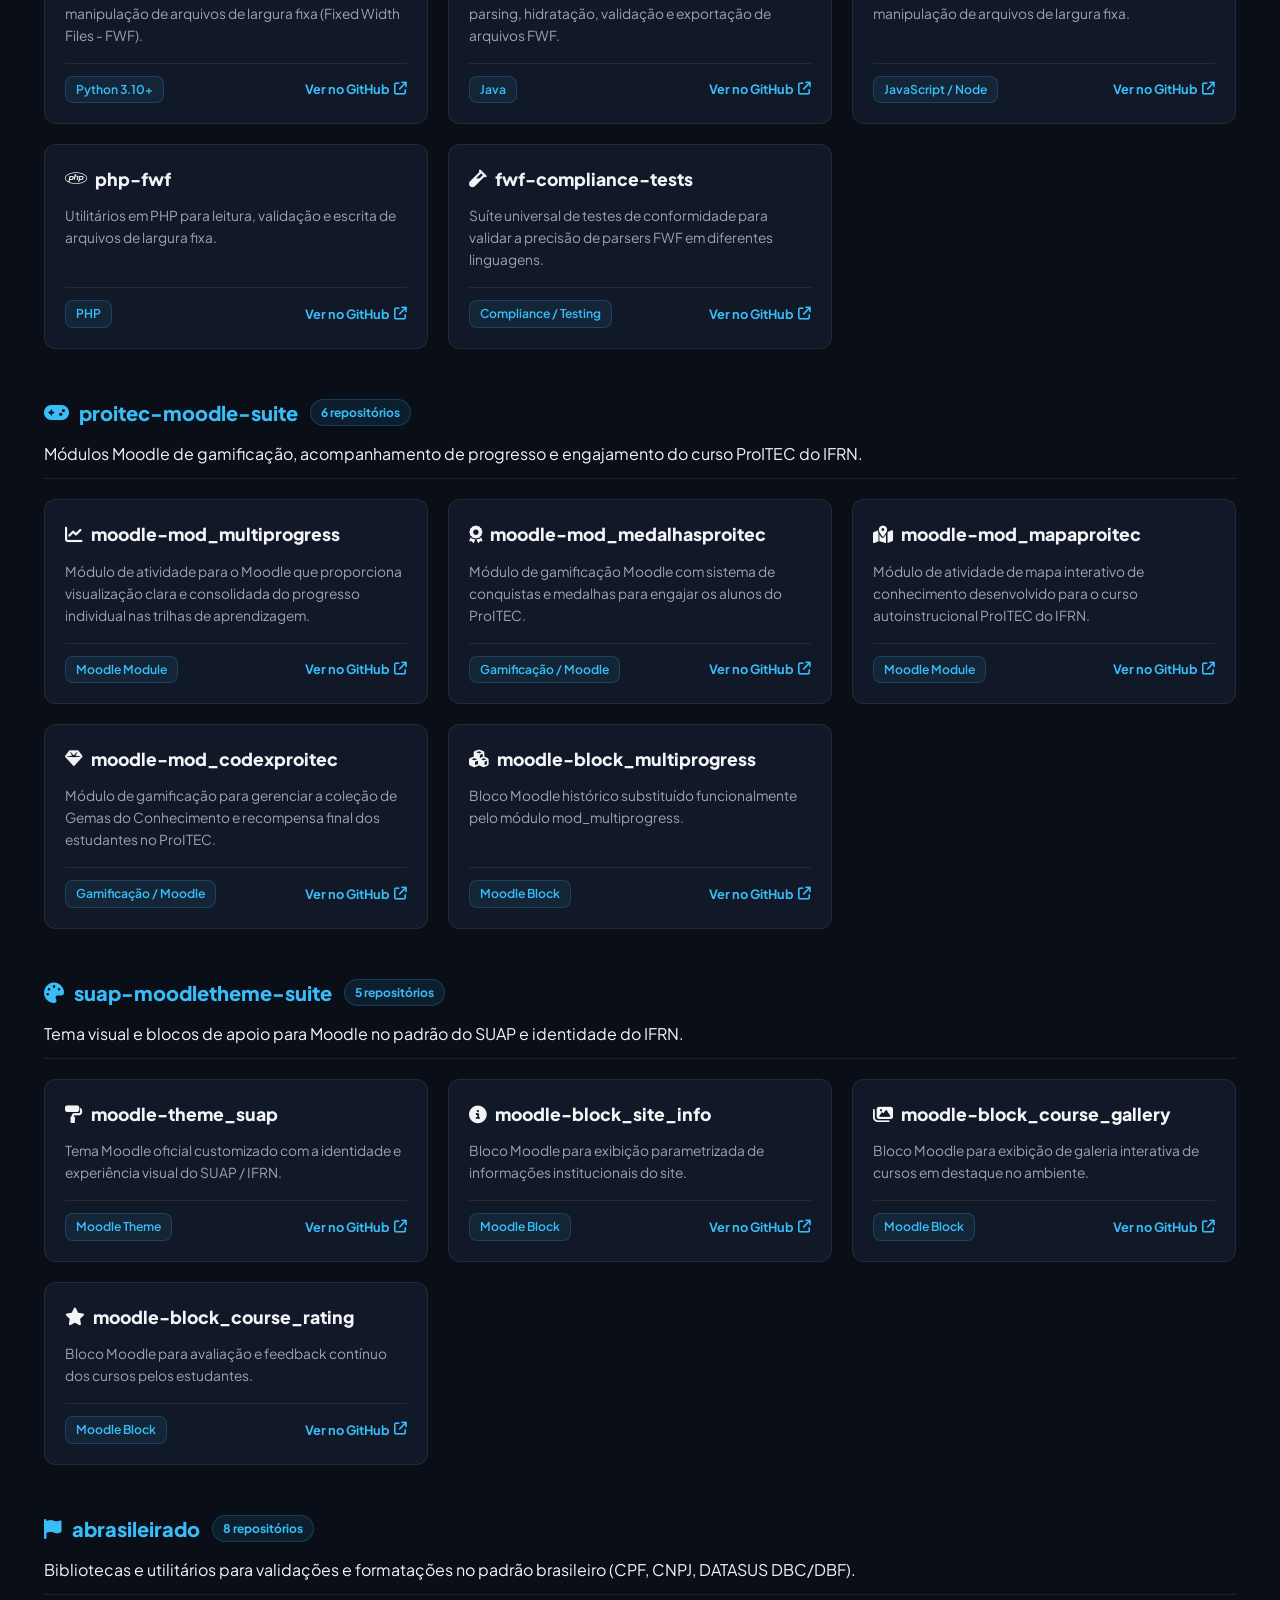
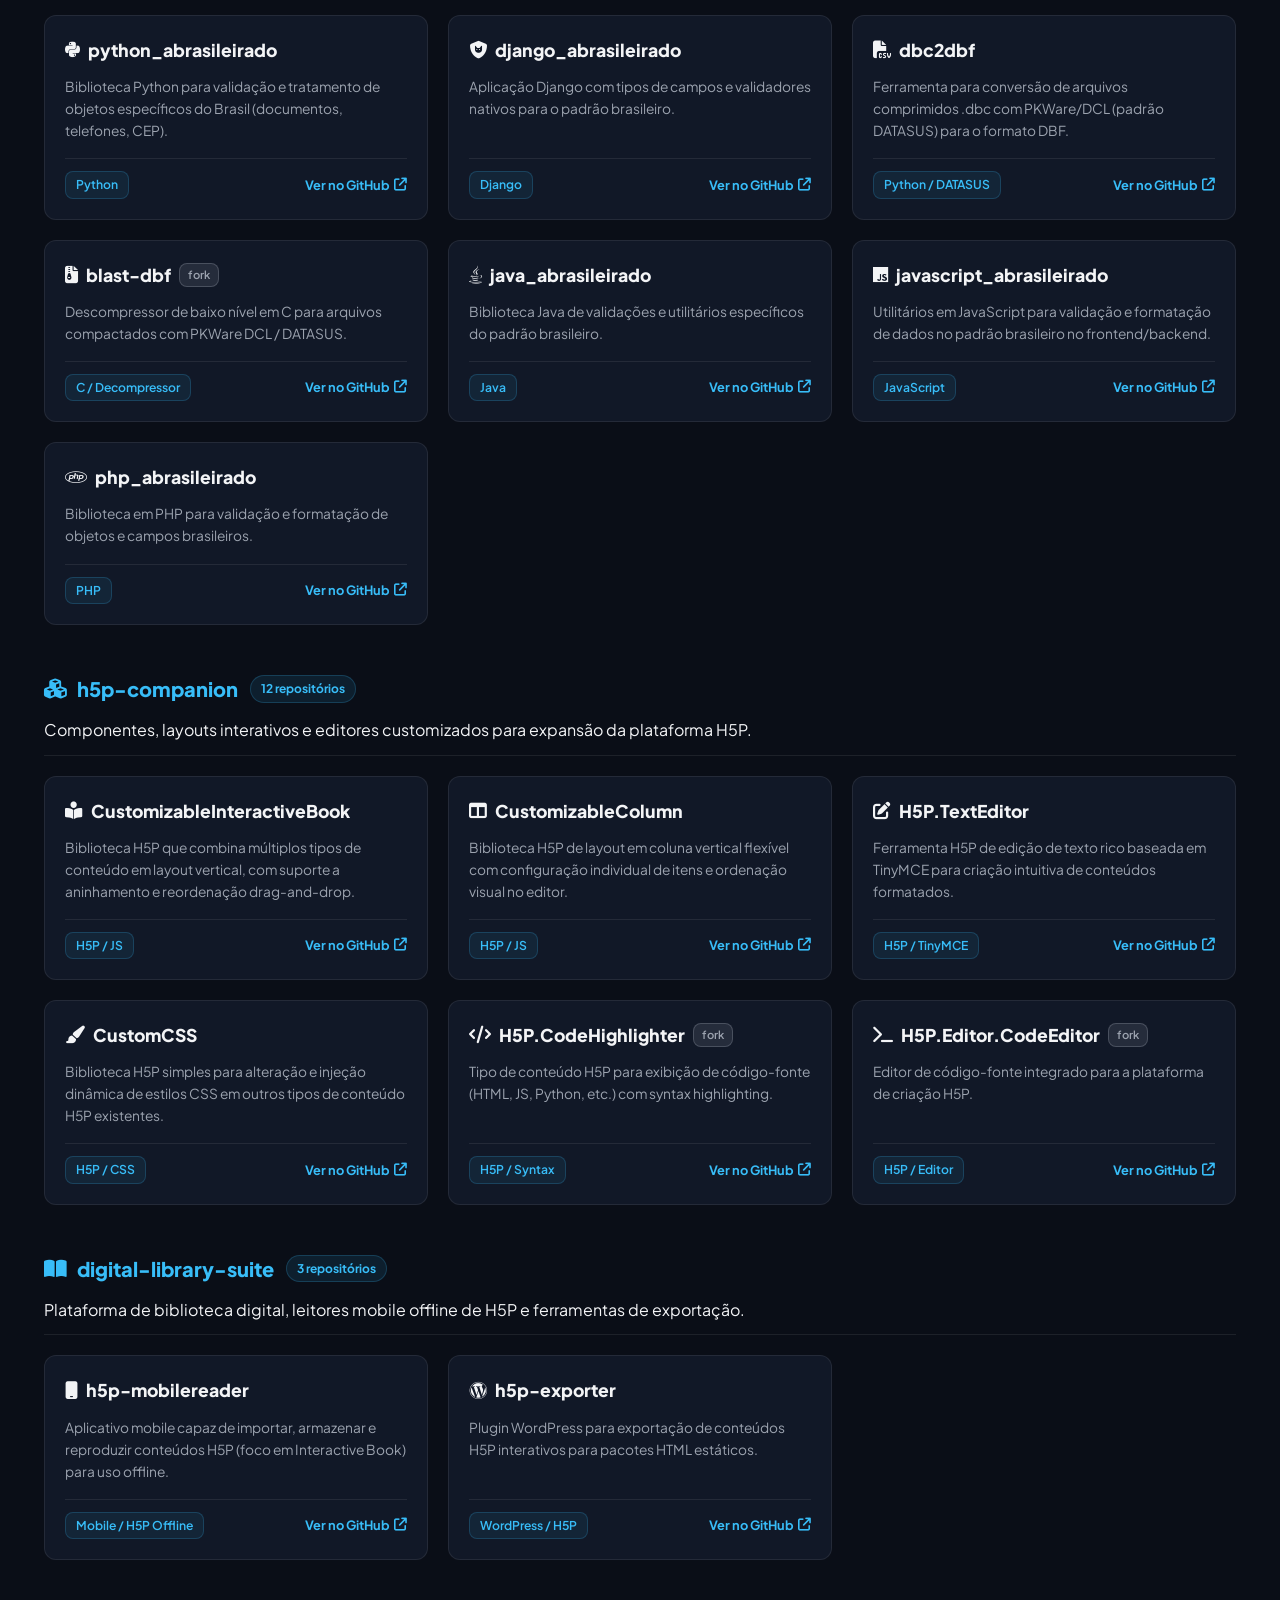
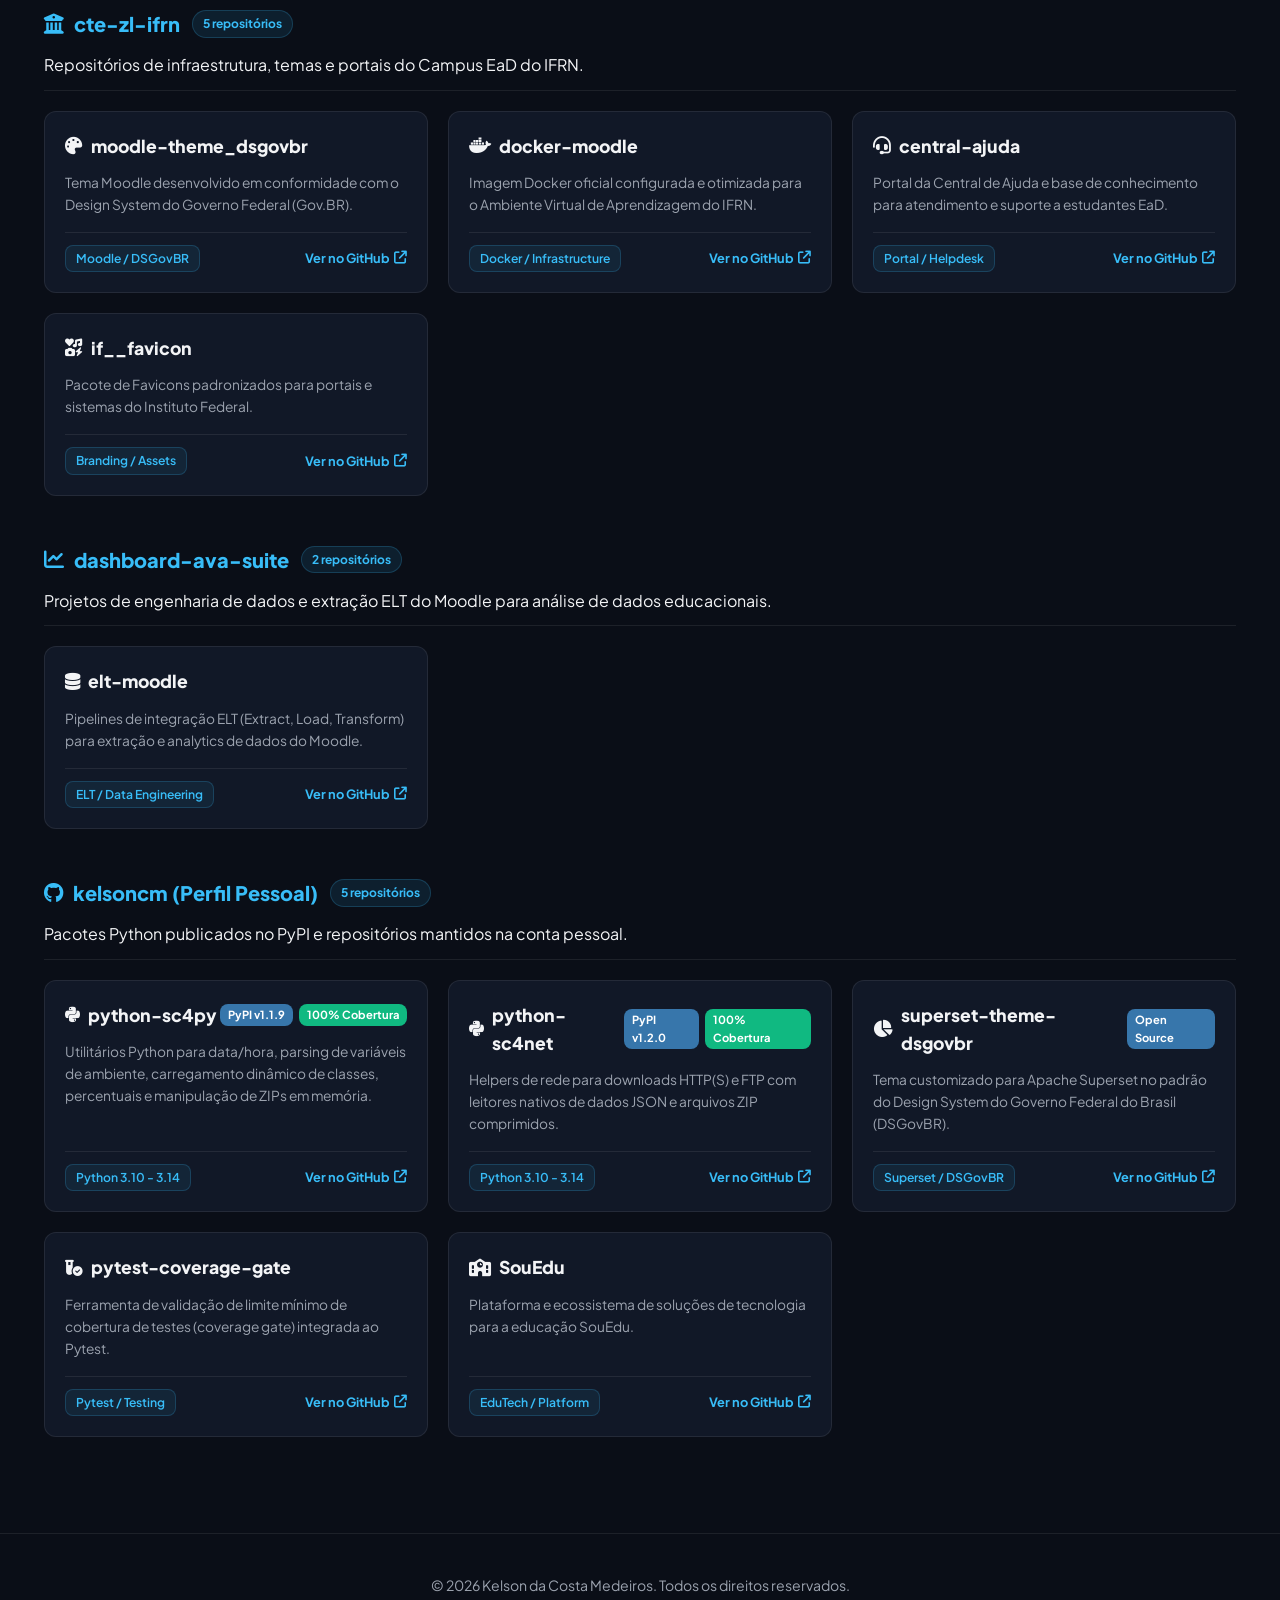
==== commit b1f30163: "refactor: update professional profile content, reorganize skill sections, and refine UI text across " ====
--- a/br/index.html
+++ b/br/index.html
@@ -61,7 +61,7 @@
           </div>
         </div>
         <h1 class="profile-name">Kelson Medeiros</h1>
-        <p class="profile-title">Especialista DevOps | Arquiteto de Software | Pesquisador em TI</p>
+        <p class="profile-title">Especialista DevOps | Arquiteto de Software | Pesquisador em TIC</p>
         <p class="location-tag">
           <i class="fa-solid fa-location-dot"></i> Natal, RN - Brasil
         </p>
@@ -76,11 +76,17 @@
           <a href="https://www.linkedin.com/in/kelsoncm/" target="_blank" rel="noopener" class="social-btn" title="LinkedIn">
             <i class="fa-brands fa-linkedin"></i> LinkedIn
           </a>
-          <a href="https://lattes.cnpq.br/1734494254835148" target="_blank" rel="noopener" class="social-btn" title="Lattes">
+          <a href="https://orcid.org/0000-0001-6749-4656" target="_blank" rel="noopener" class="social-btn" title="ORCID">
+            <i class="fa-brands fa-orcid"></i> ORCID
+          </a>
+          <a href="https://loop.frontiersin.org/people/1858110/overview" target="_blank" rel="noopener" class="social-btn" title="Loop">
+            <i class="fa-solid fa-flask"></i> Loop
+          </a>
+          <a href="http://lattes.cnpq.br/1734494254835148" target="_blank" rel="noopener" class="social-btn" title="Lattes">
             <i class="fa-solid fa-graduation-cap"></i> Lattes
           </a>
-          <a href="https://orcid.org/0000-0001-6749-4656" target="_blank" rel="noopener" class="social-btn" title="ORCID">
-            <i class="fa-solid fa-id-card"></i> ORCID
+          <a href="https://independent.academia.edu/kelsoncm" target="_blank" rel="noopener" class="social-btn" title="Academia">
+            <i class="fa-solid fa-building-columns"></i> Academia
           </a>
         </div>
       </aside>
@@ -88,25 +94,28 @@
       <!-- Main Hero Description & Stats -->
       <div class="hero-info">
         <div class="hero-badge-tag">
-          <i class="fa-solid fa-award"></i> 30+ Anos de Trajetória em Inovação Tecnológica
+          <i class="fa-solid fa-award"></i> 30+ anos de trajetória em inovação tecnológica
         </div>
         
         <h2 class="hero-headline">
-          Arquitetando soluções escaláveis para Educação, Saúde Digital e Governança Pública.
+          Arquitetando soluções escaláveis para educação, saúde digital e governança pública.
         </h2>
 
         <p class="hero-summary">
-          Especialista Sênior em DevOps e Arquiteto de Software com mais de 30 anos de experiência impulsionando a transformação digital nos setores público, de saúde e educação no Brasil. Atualmente lidero a infraestrutura em nuvem AWS e a automação de CI/CD para a plataforma de streaming do Ministério da Cultura (MinC / NEES), além de coordenar sistemas de tecnologia educacional no IFRN e colaborar como pesquisador no LAIS/UFRN (AVASUS, LUES, PNTD).
+          Especialista sênior em DevOps e arquiteto de software com mais de 30 anos de experiência impulsionando a transformação 
+          digital nos setores público, de saúde e educação no Brasil. Atualmente colaboro com a infraestrutura em nuvem AWS e a 
+          automação de CI/CD para a plataforma de streaming do Ministério da Cultura (MinC & NEES/UFAL), além de atuar como 
+          pesquisador no LAIS/UFRN (AVASUS, LUES & PNTD).
         </p>
 
         <div class="stats-grid">
           <div class="stat-card">
             <span class="stat-number">30+</span>
-            <span class="stat-label">Anos em TIC (Desde 1996)</span>
+            <span class="stat-label">Anos em TIC (desde 1996)</span>
           </div>
           <div class="stat-card">
             <span class="stat-number">10+</span>
-            <span class="stat-label">Anos Pesquisa em Saúde</span>
+            <span class="stat-label">Anos pesquisa em saúde</span>
           </div>
           <div class="stat-card">
             <span class="stat-number">11</span>
@@ -127,7 +136,7 @@
     <div class="container">
       <div class="section-header">
         <h2 class="section-title">
-          <i class="fa-solid fa-layer-group"></i> Competências Técnicas & Domínios
+          <i class="fa-solid fa-layer-group"></i> Competências técnicas & domínios
         </h2>
         <p class="section-subtitle">
           Visão agrupada por especialidade técnica e áreas de atuação institucional.
@@ -137,47 +146,50 @@
       <div class="skills-categories">
 
         <div class="skill-cat-card">
-          <h3 class="skill-cat-title"><i class="fa-solid fa-code"></i> Backend & Linguagens</h3>
+          <h3 class="skill-cat-title"><i class="fa-solid fa-code"></i> Backend & linguagens</h3>
           <div class="skill-list">
             <span class="skill-pill"><i class="fa-brands fa-python"></i> Python (Django, FastAPI)</span>
             <span class="skill-pill"><i class="fa-brands fa-php"></i> PHP (Laravel, Lumen)</span>
+            <span class="skill-pill"><i class="fa-solid fa-code"></i> C/C++</span>
             <span class="skill-pill"><i class="fa-brands fa-java"></i> Java (Spring, Hibernate)</span>
             <span class="skill-pill"><i class="fa-solid fa-code"></i> Delphi (VCL)</span>
-            <span class="skill-pill"><i class="fa-solid fa-bolt"></i> Celery Async Queues</span>
-            <span class="skill-pill"><i class="fa-solid fa-network-wired"></i> RESTful APIs / Swagger</span>
+            <span class="skill-pill"><i class="fa-solid fa-bolt"></i> Celery async queues</span>
+            <span class="skill-pill"><i class="fa-solid fa-network-wired"></i> RESTful APIs / OpenAPI</span>
           </div>
         </div>
 
         <div class="skill-cat-card">
-          <h3 class="skill-cat-title"><i class="fa-solid fa-cloud"></i> Cloud, DevOps & Infra</h3>
+          <h3 class="skill-cat-title"><i class="fa-solid fa-cloud"></i> Cloud & DevOps</h3>
           <div class="skill-list">
             <span class="skill-pill"><i class="fa-brands fa-aws"></i> AWS (EKS, CloudFront)</span>
-            <span class="skill-pill"><i class="fa-brands fa-docker"></i> Docker Containerization</span>
+            <span class="skill-pill"><i class="fa-brands fa-docker"></i> Docker containerization</span>
             <span class="skill-pill"><i class="fa-solid fa-dharmachakra"></i> Kubernetes & Helm</span>
             <span class="skill-pill"><i class="fa-solid fa-cubes-stacked"></i> Terraform IaC</span>
-            <span class="skill-pill"><i class="fa-brands fa-gitlab"></i> GitLab CI/CD Pipelines</span>
+            <span class="skill-pill"><i class="fa-brands fa-gitlab"></i> GitLab CI/CD pipelines</span>
+            <span class="skill-pill"><i class="fa-brands fa-github"></i> Github Actions</span>
             <span class="skill-pill"><i class="fa-solid fa-wind"></i> Apache Airflow</span>
           </div>
         </div>
 
         <div class="skill-cat-card">
-          <h3 class="skill-cat-title"><i class="fa-solid fa-database"></i> Bancos de Dados & Dados</h3>
+          <h3 class="skill-cat-title"><i class="fa-solid fa-database"></i> Bancos de dados</h3>
           <div class="skill-list">
-            <span class="skill-pill"><i class="fa-solid fa-database"></i> PostgreSQL (Administração & HA)</span>
-            <span class="skill-pill"><i class="fa-solid fa-server"></i> Oracle DBMS</span>
+            <span class="skill-pill"><i class="fa-solid fa-database"></i> PostgreSQL</span>
+            <span class="skill-pill"><i class="fa-solid fa-server"></i> Oracle</span>
             <span class="skill-pill"><i class="fa-solid fa-database"></i> MySQL / MariaDB</span>
-            <span class="skill-pill"><i class="fa-solid fa-memory"></i> Redis Cache</span>
-            <span class="skill-pill"><i class="fa-solid fa-magnifying-glass"></i> Elasticsearch</span>
+            <span class="skill-pill"><i class="fa-solid fa-database"></i> MS SQL Server</span>
+            <span class="skill-pill"><i class="fa-solid fa-memory"></i> Redis</span>
+            <span class="skill-pill"><i class="fa-solid fa-magnifying-glass"></i> OpenSearch</span>
           </div>
         </div>
 
         <div class="skill-cat-card">
-          <h3 class="skill-cat-title"><i class="fa-solid fa-hospital-user"></i> Domínios de Aplicação</h3>
+          <h3 class="skill-cat-title"><i class="fa-solid fa-hospital-user"></i> Domínios de aplicação</h3>
           <div class="skill-list">
-            <span class="skill-pill"><i class="fa-solid fa-laptop-medical"></i> Saúde Digital (AVASUS, EHR)</span>
-            <span class="skill-pill"><i class="fa-solid fa-graduation-cap"></i> Tecnologias Educacionais (Moodle, EaD)</span>
-            <span class="skill-pill"><i class="fa-solid fa-building-columns"></i> Governança Pública (SUAP, SIAFI)</span>
-            <span class="skill-pill"><i class="fa-solid fa-shield-halved"></i> Desenvolvimento Seguro (OWASP)</span>
+            <span class="skill-pill"><i class="fa-solid fa-laptop-medical"></i> Saúde digital (AVASUS, EHR)</span>
+            <span class="skill-pill"><i class="fa-solid fa-graduation-cap"></i> Tecnologias educacionais (Moodle, EaD)</span>
+            <span class="skill-pill"><i class="fa-solid fa-building-columns"></i> Governança pública (SUAP, SIAFI)</span>
+            <span class="skill-pill"><i class="fa-solid fa-shield-halved"></i> Desenvolvimento seguro (OWASP)</span>
           </div>
         </div>
 
@@ -190,7 +202,7 @@
     <div class="container">
       <div class="section-header">
         <h2 class="section-title">
-          <i class="fa-solid fa-chart-gantt"></i> Trajetória Tecnológica Interativa
+          <i class="fa-solid fa-chart-gantt"></i> Trajetória tecnológica
         </h2>
         <p class="section-subtitle">
           Distribuição temporal das principais linguagens, ecossistemas e tecnologias trabalhadas de 1996 a 2026.
@@ -200,11 +212,11 @@
       <div class="gantt-wrapper">
         <div class="gantt-toolbar">
           <div class="gantt-filter-btns" id="ganttFilterGroup">
-            <button class="filter-btn active" data-filter="all">Todas as Tecnologias</button>
-            <button class="filter-btn" data-filter="languages">Linguagens Principais</button>
+            <button class="filter-btn active" data-filter="all">Todas as tecnologias</button>
+            <button class="filter-btn" data-filter="languages">Linguagens principais</button>
             <button class="filter-btn" data-filter="platforms">Plataformas & DevOps</button>
-            <button class="filter-btn" data-filter="databases">Bancos de Dados</button>
-            <button class="filter-btn" data-filter="frontend">Frontend & UI</button>
+            <button class="filter-btn" data-filter="databases">Bancos de dados</button>
+            <button class="filter-btn" data-filter="frontend">Frontend</button>
           </div>
           <span style="font-size: 0.8rem; color: var(--text-muted);">
             <i class="fa-solid fa-circle-info"></i> Passe o mouse ou toque nas barras para ver detalhes
@@ -227,11 +239,160 @@
     <div class="container">
       <div class="section-header">
         <h2 class="section-title">
-          <i class="fa-solid fa-briefcase"></i> Experiência Profissional & Liderança
+          <i class="fa-solid fa-briefcase"></i> Experiência profissional
         </h2>
         <p class="section-subtitle">
-          Consolidação do histórico de atuação no setor público, instituições federais e empresas de tecnologia.
+          Consolidação do histórico de atuação no setor público, instituições federais e projetos de PD&I.
         </p>
+      </div>
+
+      <!-- Banner Informativo de Atuação Simultânea -->
+      <div class="concurrent-info-banner">
+        <div class="banner-icon"><i class="fa-solid fa-layer-group"></i></div>
+        <div class="banner-text">
+          <strong>Atuação Simultânea & Cooperação Multi-Institucional</strong>
+          <p>Como servidor público efetivo do <b>IFRN</b> (desde Jan/2014), atuo de forma contínua em projetos de Pesquisa, Desenvolvimento e Inovação (PD&I) em laboratórios de excelência (LAIS, NAVI, LAICA, NEES) em regimes de dedicação simultânea e cooperação técnica.</p>
+        </div>
+      </div>
+
+      <!-- Matriz de Trilhas de Atuação Profissional & Institucional (1996 - 2026) -->
+      <div class="concurrent-matrix-wrapper">
+        <div class="matrix-header-title">
+          <span><i class="fa-solid fa-diagram-project"></i> Trilhas institucionais de atuação (1996 - Presente)</span>
+          <span class="matrix-badge">30+ anos de experiência</span>
+        </div>
+        <div class="matrix-container">
+          <div class="matrix-years">
+            <span>1996</span>
+            <span>2000</span>
+            <span>2004</span>
+            <span>2008</span>
+            <span>2012</span>
+            <span>2016</span>
+            <span>2020</span>
+            <span>2024</span>
+            <span>2026</span>
+          </div>
+
+          <!-- Poliedro (1996 - 1999) -->
+          <div class="matrix-row">
+            <div class="matrix-label"><i class="fa-solid fa-terminal"></i> Poliedro</div>
+            <div class="matrix-track">
+              <div class="matrix-bar bar-poliedro" style="left: 0.3%; width: 12.4%;" title="Poliedro: Fev/1996 - Nov/1999 (Dev Clipper, Delphi & C++)">
+                Poliedro
+              </div>
+            </div>
+          </div>
+
+          <!-- AgênciaClick / Zevallos (1999 - 2002) -->
+          <div class="matrix-row">
+            <div class="matrix-label"><i class="fa-solid fa-globe"></i> Zevallos & AgênciaClick</div>
+            <div class="matrix-track">
+              <div class="matrix-bar bar-agenciaclick" style="left: 12.7%; width: 8.4%;" title="Zevallos & AgênciaClick: Nov/1999 - Mai/2002 (Dev Web ASP, VB6 & Java)">
+                Zevallos & AgênciaClick
+              </div>
+            </div>
+          </div>
+
+          <!-- FNDE (2002 - 2009) -->
+          <div class="matrix-row">
+            <div class="matrix-label"><i class="fa-solid fa-building-flag"></i> FNDE</div>
+            <div class="matrix-track">
+              <div class="matrix-bar bar-fnde" style="left: 21.3%; width: 22.5%;" title="FNDE: Mai/2002 - Fev/2009 (Gerente de Arquitetura, Dev Delphi, Java & Java)">
+                FNDE
+              </div>
+            </div>
+          </div>
+
+          <!-- Optimedia (2009 - 2010) -->
+          <div class="matrix-row">
+            <div class="matrix-label"><i class="fa-solid fa-laptop-code"></i> Optimedia</div>
+            <div class="matrix-track">
+              <div class="matrix-bar bar-optimedia" style="left: 44.1%; width: 3.0%;" title="Optimedia: Abr/2009 - Fev/2010 (Gerente de Projetos PHP)">
+                Optimedia
+              </div>
+            </div>
+          </div>
+
+          <!-- TSE (2010 - 2013) -->
+          <div class="matrix-row">
+            <div class="matrix-label"><i class="fa-solid fa-scale-balanced"></i> TSE</div>
+            <div class="matrix-track">
+              <div class="matrix-bar bar-tse" style="left: 47.3%; width: 9.8%;" title="TSE: Mar/2010 - Fev/2013 (Arquiteto Java)">
+                TSE
+              </div>
+            </div>
+          </div>
+
+          <!-- VOX TI (2013 - 2014) -->
+          <div class="matrix-row">
+            <div class="matrix-label"><i class="fa-solid fa-code"></i> VOX</div>
+            <div class="matrix-track">
+              <div class="matrix-bar bar-voxti" style="left: 57.1%; width: 2.9%;" title="VOX: Fev/2013 - Jan/2014 (Gerente de Projetos PHP)">
+                VOX
+              </div>
+            </div>
+          </div>
+
+          <!-- Destaque: Atuação em PD&I -->
+          <div class="matrix-concurrent-group">
+            <div class="group-label-badge">
+              <i class="fa-solid fa-layer-group"></i> Atuação em PD&I
+            </div>
+
+            <!-- IFRN -->
+            <div class="matrix-row">
+              <div class="matrix-label"><i class="fa-solid fa-building-columns"></i> IFRN</div>
+              <div class="matrix-track">
+                <div class="matrix-bar bar-ifrn" style="left: 60.0%; width: 40.0%;" title="IFRN: Jan/2014 - Presente (Desenvolvedor, Coordenador & Pesquisador)">
+                  IFRN
+                </div>
+              </div>
+            </div>
+
+            <!-- LAIS -->
+            <div class="matrix-row">
+              <div class="matrix-label"><i class="fa-solid fa-notes-medical"></i> LAIS/UFRN</div>
+              <div class="matrix-track">
+                <div class="matrix-bar bar-lais" style="left: 65.0%; width: 35.0%;" title="LAIS/UFRN: Jul/2015 - Presente (Pesquisador/Desenvolvedor Saúde Digital & Tecnologias Educacionais)">
+                  LAIS/UFRN
+                </div>
+              </div>
+            </div>
+
+            <!-- NAVI -->
+            <div class="matrix-row">
+              <div class="matrix-label"><i class="fa-solid fa-hospital-user"></i> NAVI/IFRN</div>
+              <div class="matrix-track">
+                <div class="matrix-bar bar-navi" style="left: 81.7%; width: 5.0%;" title="NAVI/IFRN: Jul/2020 - Dez/2021 (Pesquisador/Desenvolvedor Saúde Digital)">
+                  NAVI/IFRN
+                </div>
+              </div>
+            </div>
+
+            <!-- LAICA -->
+            <div class="matrix-row">
+              <div class="matrix-label"><i class="fa-solid fa-graduation-cap"></i> LAICA/IFRN</div>
+              <div class="matrix-track">
+                <div class="matrix-bar bar-laica" style="left: 88.3%; width: 10.4%;" title="LAICA/IFRN: Jul/2022 - Jun/2026 (Pesquisador/Desenvolvedor em Tecnologias Educacionais)">
+                  LAICA/IFRN
+                </div>
+              </div>
+            </div>
+
+            <!-- NEES -->
+            <div class="matrix-row">
+              <div class="matrix-label"><i class="fa-solid fa-cloud"></i> NEES/UFAL</div>
+              <div class="matrix-track">
+                <div class="matrix-bar bar-nees" style="left: 97.5%; width: 2.5%;" title="NEES/UFAL: Abr/2025 - Dez/2025 (Pesquisador/DevOps em Cloud)">
+                  NEES/UFAL
+                </div>
+              </div>
+            </div>
+
+          </div>
+
+        </div>
       </div>
 
       <div class="timeline">
@@ -242,10 +403,13 @@
           <div class="timeline-card">
             <div class="timeline-header">
               <div>
-                <h3 class="role-title">Especialista DevOps & Infraestrutura em Nuvem</h3>
+                <h3 class="role-title">Pequisador em DevOps & Nuvem</h3>
                 <span class="company-name">NEES - Núcleo de Excelência em Tecnologias Sociais</span>
-              </div>
-              <span class="date-badge">Abr 2025 - Presente</span>
+                <div>
+                  <span class="role-badge concurrent-badge"><i class="fa-solid fa-layer-group"></i> PD&I / Tempo parcial</span>
+                </div>
+              </div>
+              <span class="date-badge">Abr 2025 - Dez 2025</span>
             </div>
             <p class="timeline-desc">
               Liderança de arquitetura, infraestrutura como código (IaC) e implantação da plataforma de streaming baseada em AWS para o Ministério da Cultura (MinC).
@@ -266,33 +430,61 @@
           </div>
         </div>
 
-        <!-- IFRN -->
+        <!-- LAICA -->
         <div class="timeline-item">
           <div class="timeline-dot"></div>
           <div class="timeline-card">
             <div class="timeline-header">
               <div>
-                <h3 class="role-title">Coordenador de Tecnologia Educacional / Analista de Sistemas</h3>
-                <span class="company-name">IFRN - Instituto Federal do Rio Grande do Norte</span>
-              </div>
-              <span class="date-badge">Jan 2014 - Presente</span>
+                <h3 class="role-title">Pesquisador em Tecnologias Educacionais</h3>
+                <span class="company-name">LAICA - Laboratório de Pesquisa Allyson Amilcar Angelus (IFRN)</span>
+                <div>
+                  <span class="role-badge concurrent-badge"><i class="fa-solid fa-layer-group"></i> PD&I / Tempo parcial</span>
+                </div>
+              </div>
+              <span class="date-badge">Jul 2022 - Mar 2025</span>
             </div>
             <p class="timeline-desc">
-              Gestão de equipes multidisciplinares de desenvolvimento, design, suporte e redes no Campus EaD.
+              Pesquisa e desenvolvimento focado em ecossistemas de aprendizagem e integração de sistemas acadêmicos.
             </p>
             <ul class="timeline-bullets">
-              <li>Coordenação e desenvolvimento de plugins e temas Moodle integrados ao sistema acadêmico SUAP.</li>
-              <li>Administração de SGBD PostgreSQL (alta disponibilidade, replicação e tuning de performance).</li>
-              <li>Desenvolvimento em Python/Django para módulos de pesquisa, inovação e processos seletivos.</li>
-              <li>Coordenação do projeto da solução MOOC na plataforma IFRN TIMTec.</li>
+              <li>Pesquisa e desenvolvimento em tecnologias educacionais.</li>
+              <li>Pesquisa e desenvolvimento de integração de plugins Moodle e sistemas de registro acadêmicos.</li>
             </ul>
             <div class="tech-tags">
+              <span class="tech-tag">Moodle Plugins</span>
+              <span class="tech-tag">Sistemas Acadêmicos</span>
               <span class="tech-tag">Python</span>
-              <span class="tech-tag">Django</span>
-              <span class="tech-tag">Moodle Core & Plugins</span>
+              <span class="tech-tag">PHP</span>
+            </div>
+          </div>
+        </div>
+
+        <!-- NAVI -->
+        <div class="timeline-item">
+          <div class="timeline-dot"></div>
+          <div class="timeline-card">
+            <div class="timeline-header">
+              <div>
+                <h3 class="role-title">Pesquisador em Informática e Saúde</h3>
+                <span class="company-name">NAVI - Núcleo Avançado de Inovação Tecnológica (IFRN)</span>
+                <div>
+                  <span class="role-badge concurrent-badge"><i class="fa-solid fa-layer-group"></i> PD&I / Tempo parcial</span>
+                </div>
+              </div>
+              <span class="date-badge">Jul 2020 - Dez 2021</span>
+            </div>
+            <p class="timeline-desc">
+              Pesquisa e desenvolvimento em informática aplicada à saúde pública estadual.
+            </p>
+            <ul class="timeline-bullets">
+              <li>Pesquisa e desenvolvimento do Prontuário Eletrônico (EHR) do Estado do Rio Grande do Norte.</li>
+            </ul>
+            <div class="tech-tags">
+              <span class="tech-tag">EHR (Health Record)</span>
+              <span class="tech-tag">Informática em Saúde</span>
+              <span class="tech-tag">Python</span>
               <span class="tech-tag">PostgreSQL</span>
-              <span class="tech-tag">SUAP</span>
-              <span class="tech-tag">Gestão de Equipes</span>
             </div>
           </div>
         </div>
@@ -303,10 +495,13 @@
           <div class="timeline-card">
             <div class="timeline-header">
               <div>
-                <h3 class="role-title">Pesquisador em TI / Gerente de Desenvolvimento de Software</h3>
+                <h3 class="role-title">Pesquisador em Informática e Saúde</h3>
                 <span class="company-name">LAIS - Laboratório de Inovação Tecnológica em Saúde (HUOL/UFRN)</span>
-              </div>
-              <span class="date-badge">Jul 2015 - Dez 2025</span>
+                <div>
+                  <span class="role-badge concurrent-badge"><i class="fa-solid fa-layer-group"></i> PD&I / Tempo parcial</span>
+                </div>
+              </div>
+              <span class="date-badge">Jul 2015 - Presente</span>
             </div>
             <p class="timeline-desc">
               Gestor de desenvolvimento de software no Campus Virtual, liderando projetos nacionais de saúde digital.
@@ -330,24 +525,36 @@
           </div>
         </div>
 
-        <!-- LAICA / NAVI -->
+        <!-- IFRN -->
         <div class="timeline-item">
           <div class="timeline-dot"></div>
           <div class="timeline-card">
             <div class="timeline-header">
               <div>
-                <h3 class="role-title">Pesquisador em TI</h3>
-                <span class="company-name">LAICA / NAVI (IFRN)</span>
-              </div>
-              <span class="date-badge">Jul 2020 - Mar 2025</span>
+                <h3 class="role-title">Coordenador de Tecnologia Educacional / Analista de Sistemas</h3>
+                <span class="company-name">IFRN - Instituto Federal do Rio Grande do Norte</span>
+                <div>
+                  <span class="role-badge efective-badge"><i class="fa-solid fa-building-columns"></i> Vínculo principal / Tempo integral</span>
+                </div>
+              </div>
+              <span class="date-badge">Jan 2014 - Presente</span>
             </div>
             <p class="timeline-desc">
-              Pesquisa e desenvolvimento em tecnologias educacionais, integração de plugins Moodle e Prontuário Eletrônico (EHR) do RN.
+              Gestão de equipes multidisciplinares de desenvolvimento, design, suporte e redes no Campus EaD.
             </p>
+            <ul class="timeline-bullets">
+              <li>Coordenação e desenvolvimento de plugins e temas Moodle integrados ao sistema acadêmico SUAP.</li>
+              <li>Administração de SGBD PostgreSQL (alta disponibilidade, replicação e tuning de performance).</li>
+              <li>Desenvolvimento em Python/Django para módulos de pesquisa, inovação e processos seletivos.</li>
+              <li>Coordenação do projeto da solução MOOC na plataforma IFRN TIMTec.</li>
+            </ul>
             <div class="tech-tags">
-              <span class="tech-tag">Moodle Integrations</span>
-              <span class="tech-tag">EHR (Health Record)</span>
               <span class="tech-tag">Python</span>
+              <span class="tech-tag">Django</span>
+              <span class="tech-tag">Moodle Core & Plugins</span>
+              <span class="tech-tag">PostgreSQL</span>
+              <span class="tech-tag">SUAP</span>
+              <span class="tech-tag">Gestão de Equipes</span>
             </div>
           </div>
         </div>
@@ -360,6 +567,9 @@
               <div>
                 <h3 class="role-title">Engenheiro de Software</h3>
                 <span class="company-name">VOX Tecnologia da Informação Ltda</span>
+                <div>
+                  <span class="role-badge efective-badge"><i class="fa-solid fa-building-columns"></i> Vínculo principal / Tempo integral</span>
+                </div>
               </div>
               <span class="date-badge">Fev 2013 - Jan 2014</span>
             </div>
@@ -382,6 +592,9 @@
               <div>
                 <h3 class="role-title">Arquiteto de Software Java</h3>
                 <span class="company-name">TSE - Tribunal Superior Eleitoral</span>
+                <div>
+                  <span class="role-badge efective-badge"><i class="fa-solid fa-building-columns"></i> Vínculo principal / Tempo integral</span>
+                </div>
               </div>
               <span class="date-badge">Mar 2010 - Fev 2013</span>
             </div>
@@ -410,6 +623,9 @@
               <div>
                 <h3 class="role-title">Gerente de Projetos Assistente</h3>
                 <span class="company-name">Optimedia Tecnologia em Informática Ltda</span>
+                <div>
+                  <span class="role-badge efective-badge"><i class="fa-solid fa-building-columns"></i> Vínculo principal / Tempo integral</span>
+                </div>
               </div>
               <span class="date-badge">Abr 2009 - Fev 2010</span>
             </div>
@@ -433,6 +649,9 @@
               <div>
                 <h3 class="role-title">Gerente de Arquitetura & Desenvolvedor (Delphi / Java)</h3>
                 <span class="company-name">FNDE - Fundo Nacional de Desenvolvimento da Educação</span>
+                <div>
+                  <span class="role-badge efective-badge"><i class="fa-solid fa-building-columns"></i> Vínculo principal / Tempo integral</span>
+                </div>
               </div>
               <span class="date-badge">Mai 2002 - Fev 2009</span>
             </div>
@@ -463,6 +682,9 @@
               <div>
                 <h3 class="role-title">Desenvolvedor Web (ASP / VB6 / JSP)</h3>
                 <span class="company-name">AgênciaClick & Zevallos Tecnologia</span>
+                <div>
+                  <span class="role-badge efective-badge"><i class="fa-solid fa-building-columns"></i> Vínculo principal / Tempo integral</span>
+                </div>
               </div>
               <span class="date-badge">Nov 1999 - Mai 2002</span>
             </div>
@@ -486,6 +708,9 @@
               <div>
                 <h3 class="role-title">Desenvolvedor Delphi & Clipper</h3>
                 <span class="company-name">Poliedro Informática Consultoria e Serviços</span>
+                <div>
+                  <span class="role-badge efective-badge"><i class="fa-solid fa-building-columns"></i> Vínculo principal / Tempo integral</span>
+                </div>
               </div>
               <span class="date-badge">Fev 1996 - Nov 1999</span>
             </div>
@@ -510,10 +735,10 @@
     <div class="container">
       <div class="section-header">
         <h2 class="section-title">
-          <i class="fa-solid fa-graduation-cap"></i> Formação Acadêmica
+          <i class="fa-solid fa-graduation-cap"></i> Formação acadêmica
         </h2>
         <p class="section-subtitle">
-          Títulos acadêmicos.
+          Formação e títulos acadêmicos.
         </p>
       </div>
 
@@ -1689,6 +1914,6 @@
   </div>
 
   <!-- JavaScript Logic -->
-  <script src="https://kelsoncm.github.io/script.js"></script>
+  <script src="../script.js"></script>
 </body>
 </html>
--- a/style.css
+++ b/style.css
@@ -585,6 +585,226 @@
   margin-bottom: 6px;
 }
 
+/* Experience Concurrent Banner & Multi-Track Swimlanes */
+.concurrent-info-banner {
+  background: linear-gradient(135deg, rgba(56, 189, 248, 0.08) 0%, rgba(99, 102, 241, 0.08) 100%);
+  border: 1px solid var(--border-accent);
+  border-radius: var(--radius-lg);
+  padding: 20px;
+  display: flex;
+  gap: 16px;
+  align-items: flex-start;
+  margin-bottom: 32px;
+}
+
+.concurrent-info-banner .banner-icon {
+  background: var(--primary);
+  color: #fff;
+  width: 42px;
+  height: 42px;
+  border-radius: var(--radius-md);
+  display: flex;
+  align-items: center;
+  justify-content: center;
+  font-size: 1.2rem;
+  flex-shrink: 0;
+  box-shadow: 0 4px 14px rgba(56, 189, 248, 0.3);
+}
+
+.concurrent-info-banner .banner-text strong {
+  color: var(--text-main);
+  font-size: 1.05rem;
+  display: block;
+  margin-bottom: 6px;
+}
+
+.concurrent-info-banner .banner-text p {
+  color: var(--text-muted);
+  font-size: 0.9rem;
+  line-height: 1.6;
+  margin: 0;
+}
+
+.concurrent-matrix-wrapper {
+  background: var(--bg-card);
+  border: 1px solid var(--border-color);
+  border-radius: var(--radius-lg);
+  padding: 24px;
+  margin-bottom: 40px;
+  box-shadow: var(--shadow-glow);
+}
+
+.matrix-header-title {
+  display: flex;
+  justify-content: space-between;
+  align-items: center;
+  margin-bottom: 20px;
+  flex-wrap: wrap;
+  gap: 10px;
+}
+
+.matrix-header-title span:first-child {
+  font-size: 1.1rem;
+  font-weight: 700;
+  color: var(--text-main);
+  display: flex;
+  align-items: center;
+  gap: 8px;
+}
+
+.matrix-header-title span:first-child i {
+  color: var(--primary);
+}
+
+.matrix-badge {
+  background: rgba(99, 102, 241, 0.15);
+  border: 1px solid rgba(99, 102, 241, 0.3);
+  color: #818cf8;
+  font-size: 0.78rem;
+  font-weight: 700;
+  padding: 4px 12px;
+  border-radius: var(--radius-full);
+  text-transform: uppercase;
+  letter-spacing: 0.5px;
+}
+
+.matrix-container {
+  overflow-x: auto;
+  min-width: 650px;
+}
+
+.matrix-years {
+  display: flex;
+  justify-content: space-between;
+  padding-left: 170px;
+  border-bottom: 1px dashed var(--border-color);
+  padding-bottom: 8px;
+  margin-bottom: 14px;
+  font-size: 0.78rem;
+  font-weight: 700;
+  color: var(--text-muted);
+}
+
+.matrix-row {
+  display: flex;
+  align-items: center;
+  margin-bottom: 12px;
+  height: 36px;
+}
+
+.matrix-label {
+  width: 170px;
+  min-width: 170px;
+  font-size: 0.85rem;
+  font-weight: 700;
+  color: var(--text-main);
+  display: flex;
+  align-items: center;
+  gap: 8px;
+  padding-right: 12px;
+  white-space: nowrap;
+}
+
+.matrix-label i {
+  color: var(--primary);
+  width: 16px;
+  text-align: center;
+}
+
+.matrix-track {
+  flex: 1;
+  height: 100%;
+  background: rgba(255, 255, 255, 0.02);
+  border-radius: var(--radius-sm);
+  position: relative;
+  border: 1px dashed rgba(255, 255, 255, 0.05);
+}
+
+.matrix-bar {
+  position: absolute;
+  height: 26px;
+  top: 4px;
+  border-radius: 6px;
+  display: flex;
+  align-items: center;
+  padding: 0 10px;
+  font-size: 0.72rem;
+  font-weight: 700;
+  color: #fff;
+  white-space: nowrap;
+  overflow: hidden;
+  text-overflow: ellipsis;
+  box-shadow: 0 2px 6px rgba(0, 0, 0, 0.3);
+  transition: transform 0.2s ease, filter 0.2s ease;
+  cursor: pointer;
+}
+
+.matrix-bar:hover {
+  transform: translateY(-2px);
+  filter: brightness(1.2);
+  z-index: 5;
+}
+
+.bar-poliedro { background: linear-gradient(90deg, #64748b, #475569); border: 1px solid #94a3b8; }
+.bar-agenciaclick { background: linear-gradient(90deg, #0284c7, #0369a1); border: 1px solid #38bdf8; }
+.bar-fnde { background: linear-gradient(90deg, #d97706, #b45309); border: 1px solid #fbbf24; }
+.bar-optimedia { background: linear-gradient(90deg, #ea580c, #c2410c); border: 1px solid #fb923c; }
+.bar-tse { background: linear-gradient(90deg, #2563eb, #1d4ed8); border: 1px solid #60a5fa; }
+.bar-voxti { background: linear-gradient(90deg, #7c3aed, #6d28d9); border: 1px solid #a78bfa; }
+.bar-ifrn { background: linear-gradient(90deg, #10b981, #059669); border: 1px solid #34d399; }
+.bar-lais { background: linear-gradient(90deg, #38bdf8, #0284c7); border: 1px solid #7dd3fc; }
+.bar-navi { background: linear-gradient(90deg, #f59e0b, #d97706); border: 1px solid #fbbf24; }
+.bar-laica { background: linear-gradient(90deg, #8b5cf6, #7c3aed); border: 1px solid #a78bfa; }
+.bar-nees { background: linear-gradient(90deg, #ec4899, #db2777); border: 1px solid #f472b6; }
+
+/* Highlight Group for 2014 - Present Concurrent Roles */
+.matrix-concurrent-group {
+  background: rgba(56, 189, 248, 0.04);
+  border: 1px dashed rgba(56, 189, 248, 0.25);
+  border-radius: var(--radius-md);
+  padding: 12px 10px;
+  margin-top: 10px;
+  position: relative;
+}
+
+.matrix-concurrent-group .group-label-badge {
+  font-size: 0.76rem;
+  font-weight: 800;
+  color: var(--primary);
+  text-transform: uppercase;
+  letter-spacing: 0.5px;
+  margin-bottom: 10px;
+  display: flex;
+  align-items: center;
+  gap: 6px;
+  padding-left: 4px;
+}
+
+.role-badge {
+  display: inline-flex;
+  align-items: center;
+  gap: 6px;
+  font-size: 0.75rem;
+  font-weight: 700;
+  padding: 3px 10px;
+  border-radius: var(--radius-full);
+  margin-top: 4px;
+  text-transform: uppercase;
+  letter-spacing: 0.4px;
+}
+
+.role-badge.efective-badge {
+  background: rgba(16, 185, 129, 0.15);
+  border: 1px solid rgba(16, 185, 129, 0.3);
+  color: #34d399;
+}
+
+.role-badge.concurrent-badge {
+  background: rgba(56, 189, 248, 0.15);
+  border: 1px solid rgba(56, 189, 248, 0.3);
+  color: #38bdf8;
+}
+
 /* Experience Timeline */
 .timeline {
   position: relative;
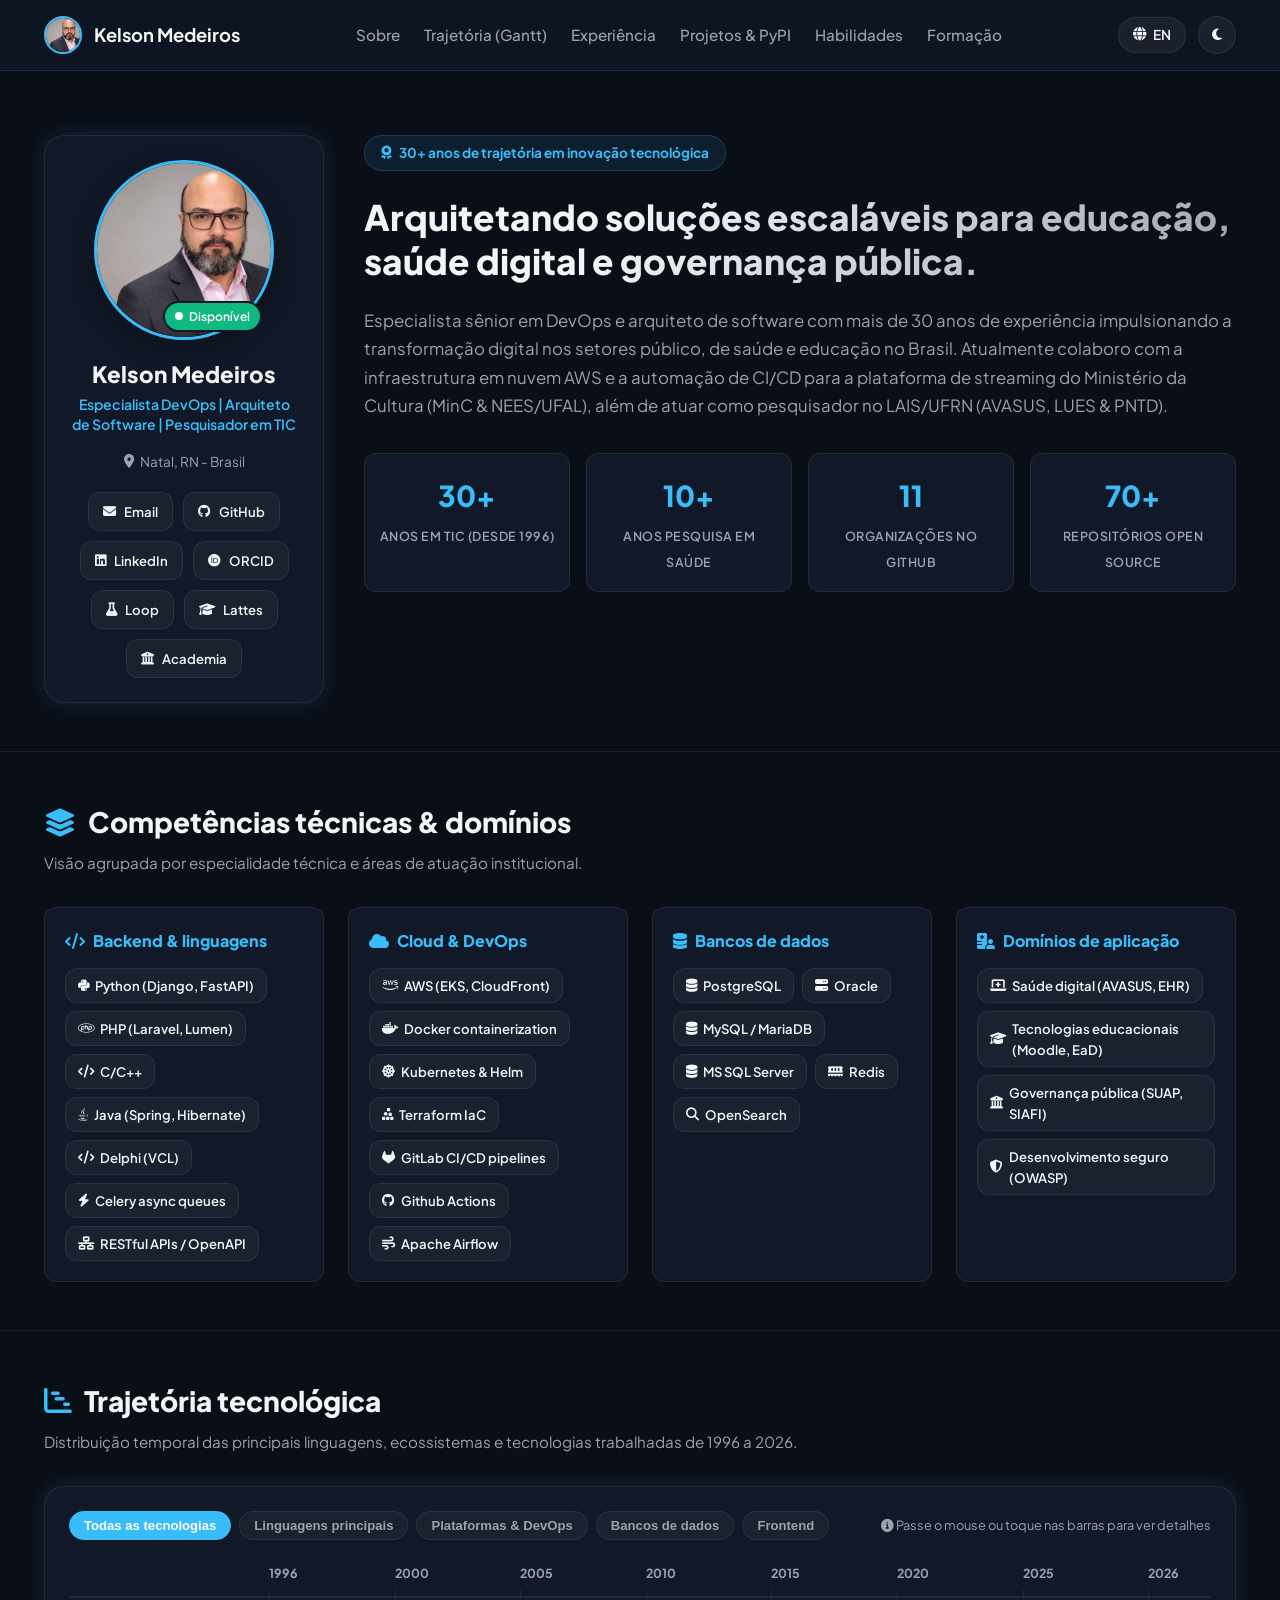
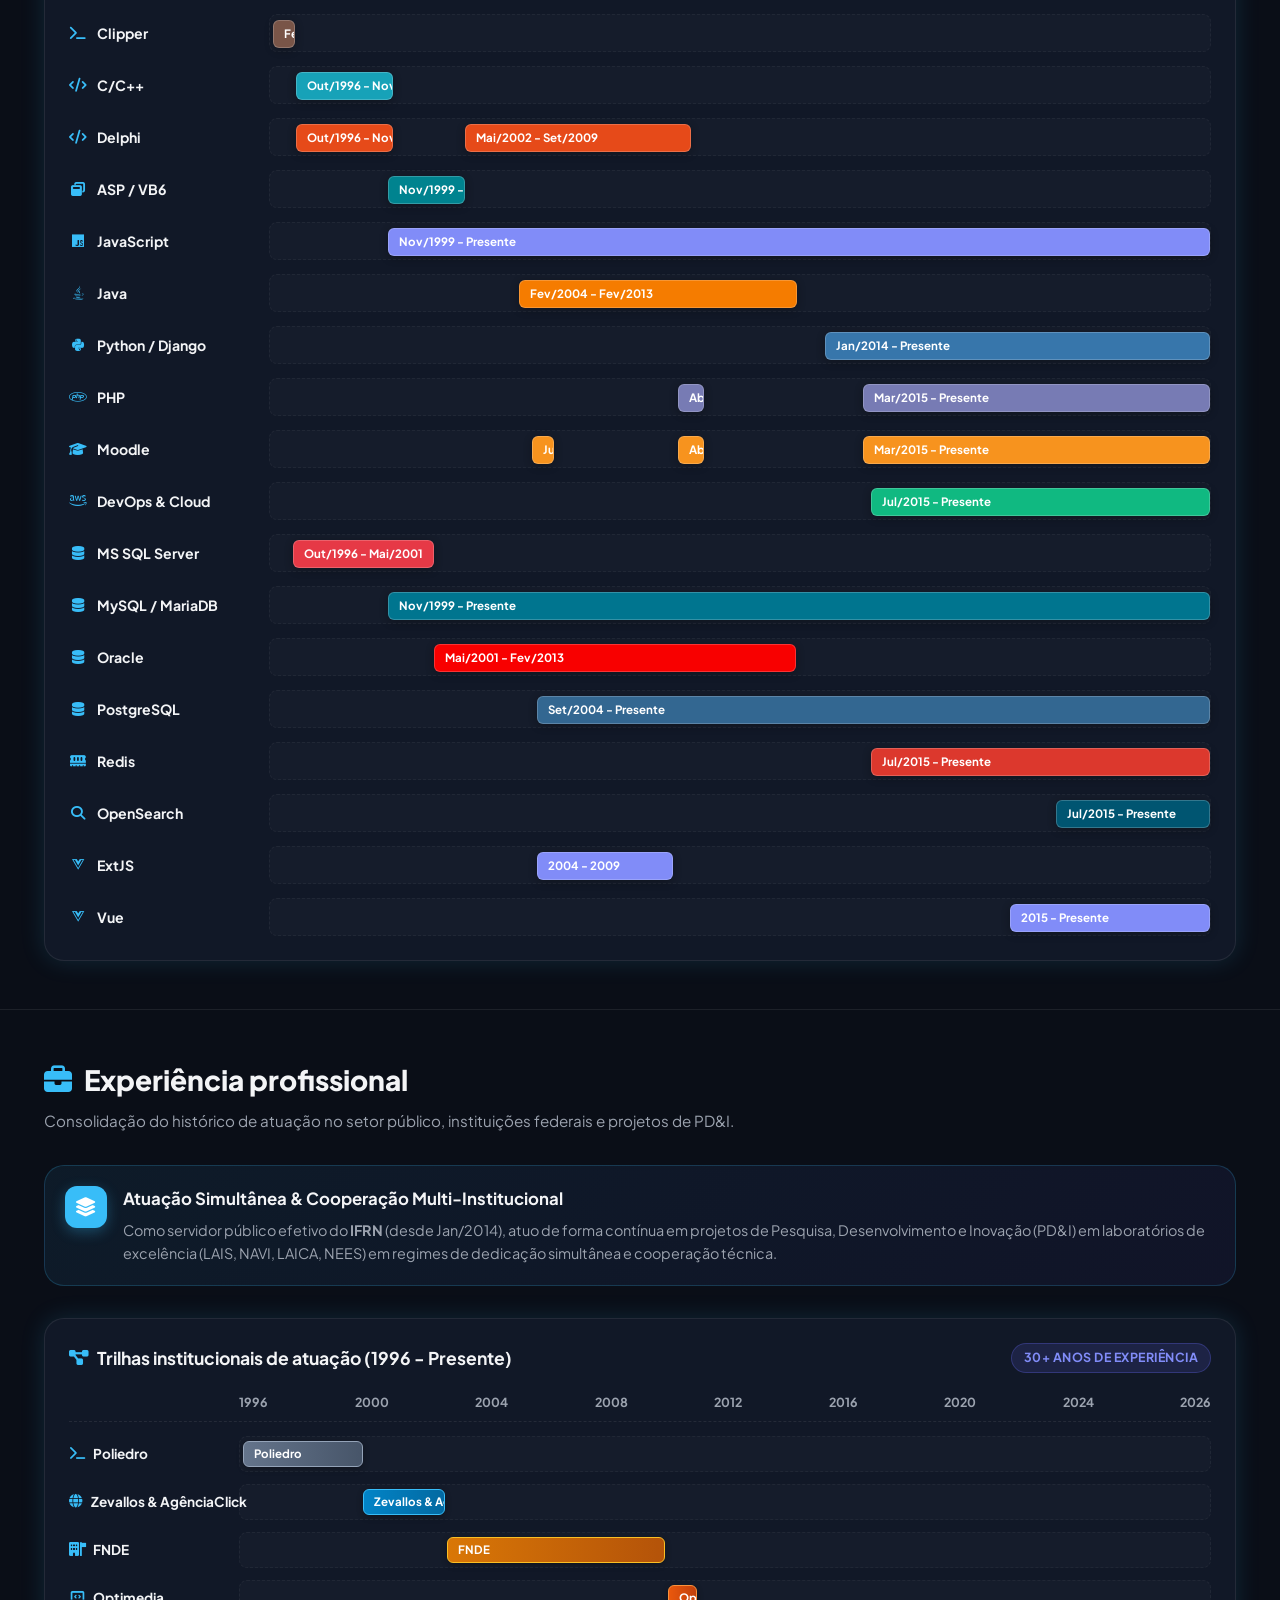
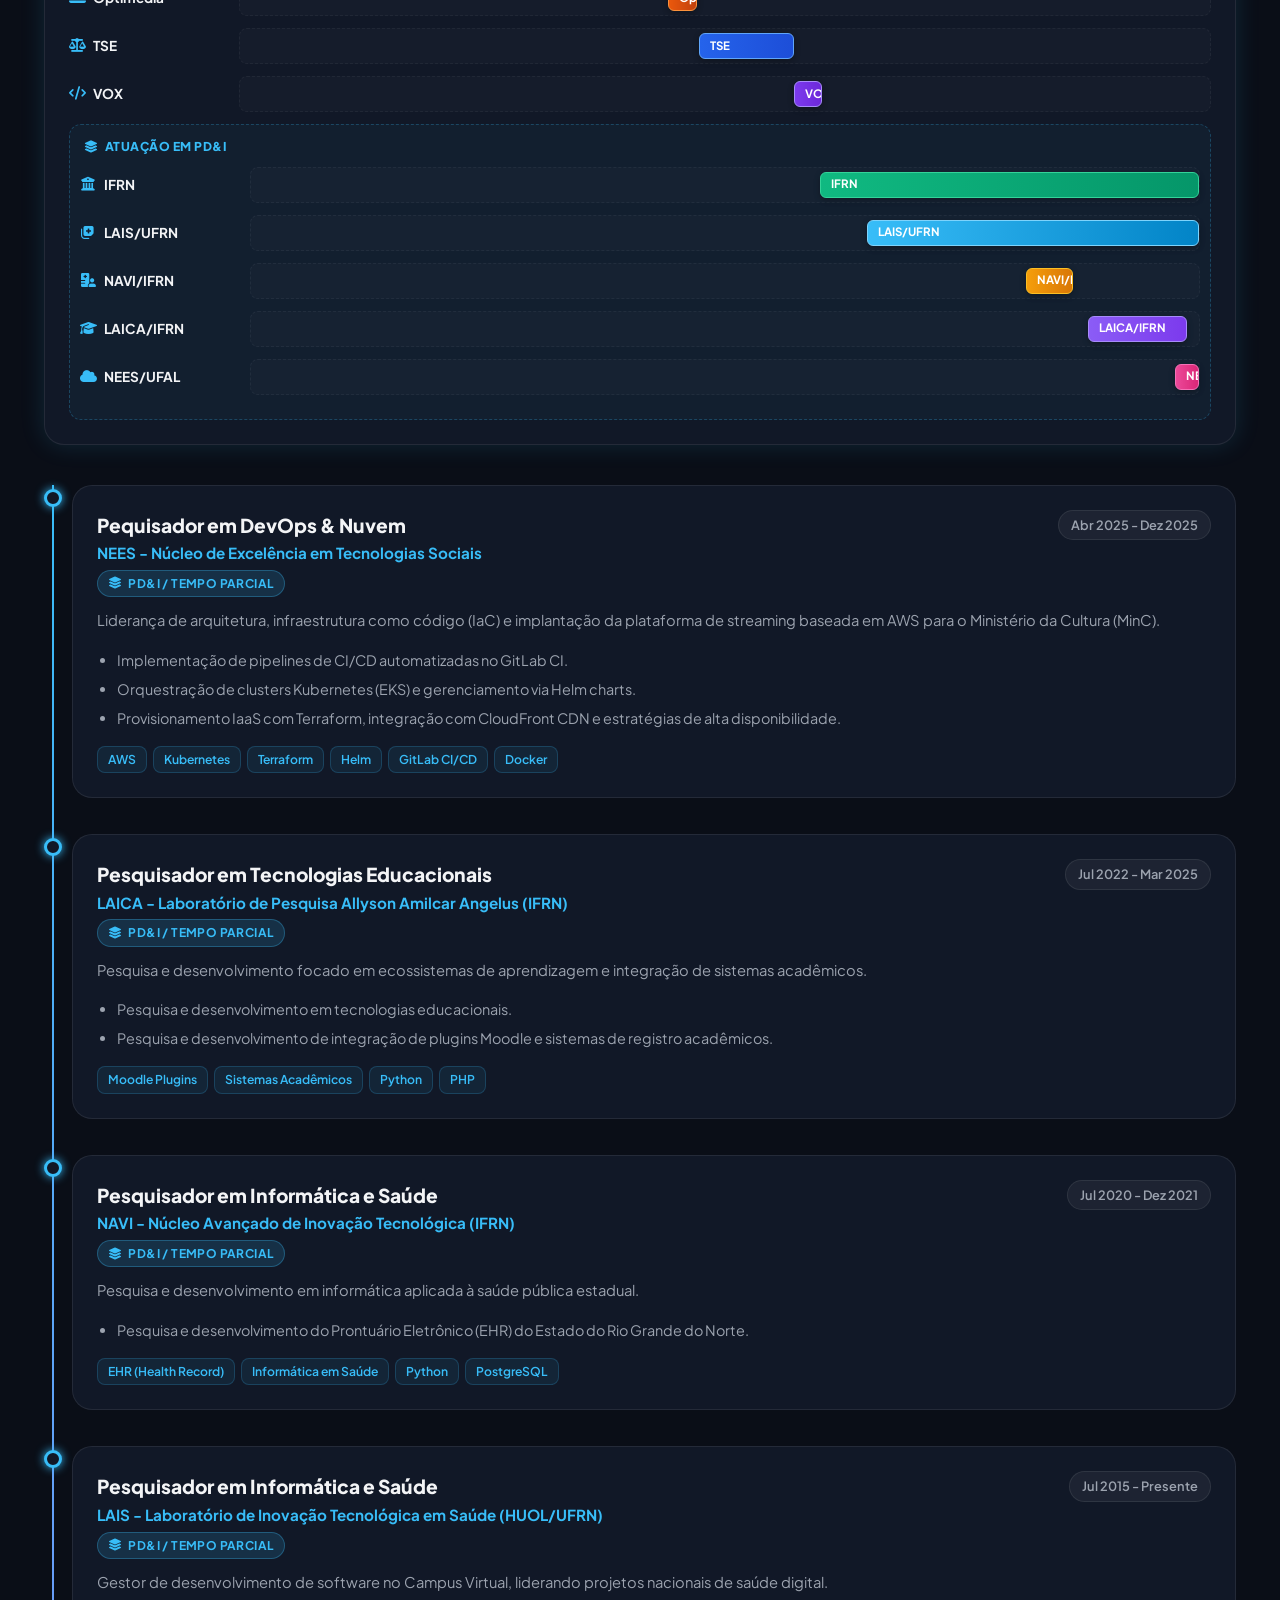
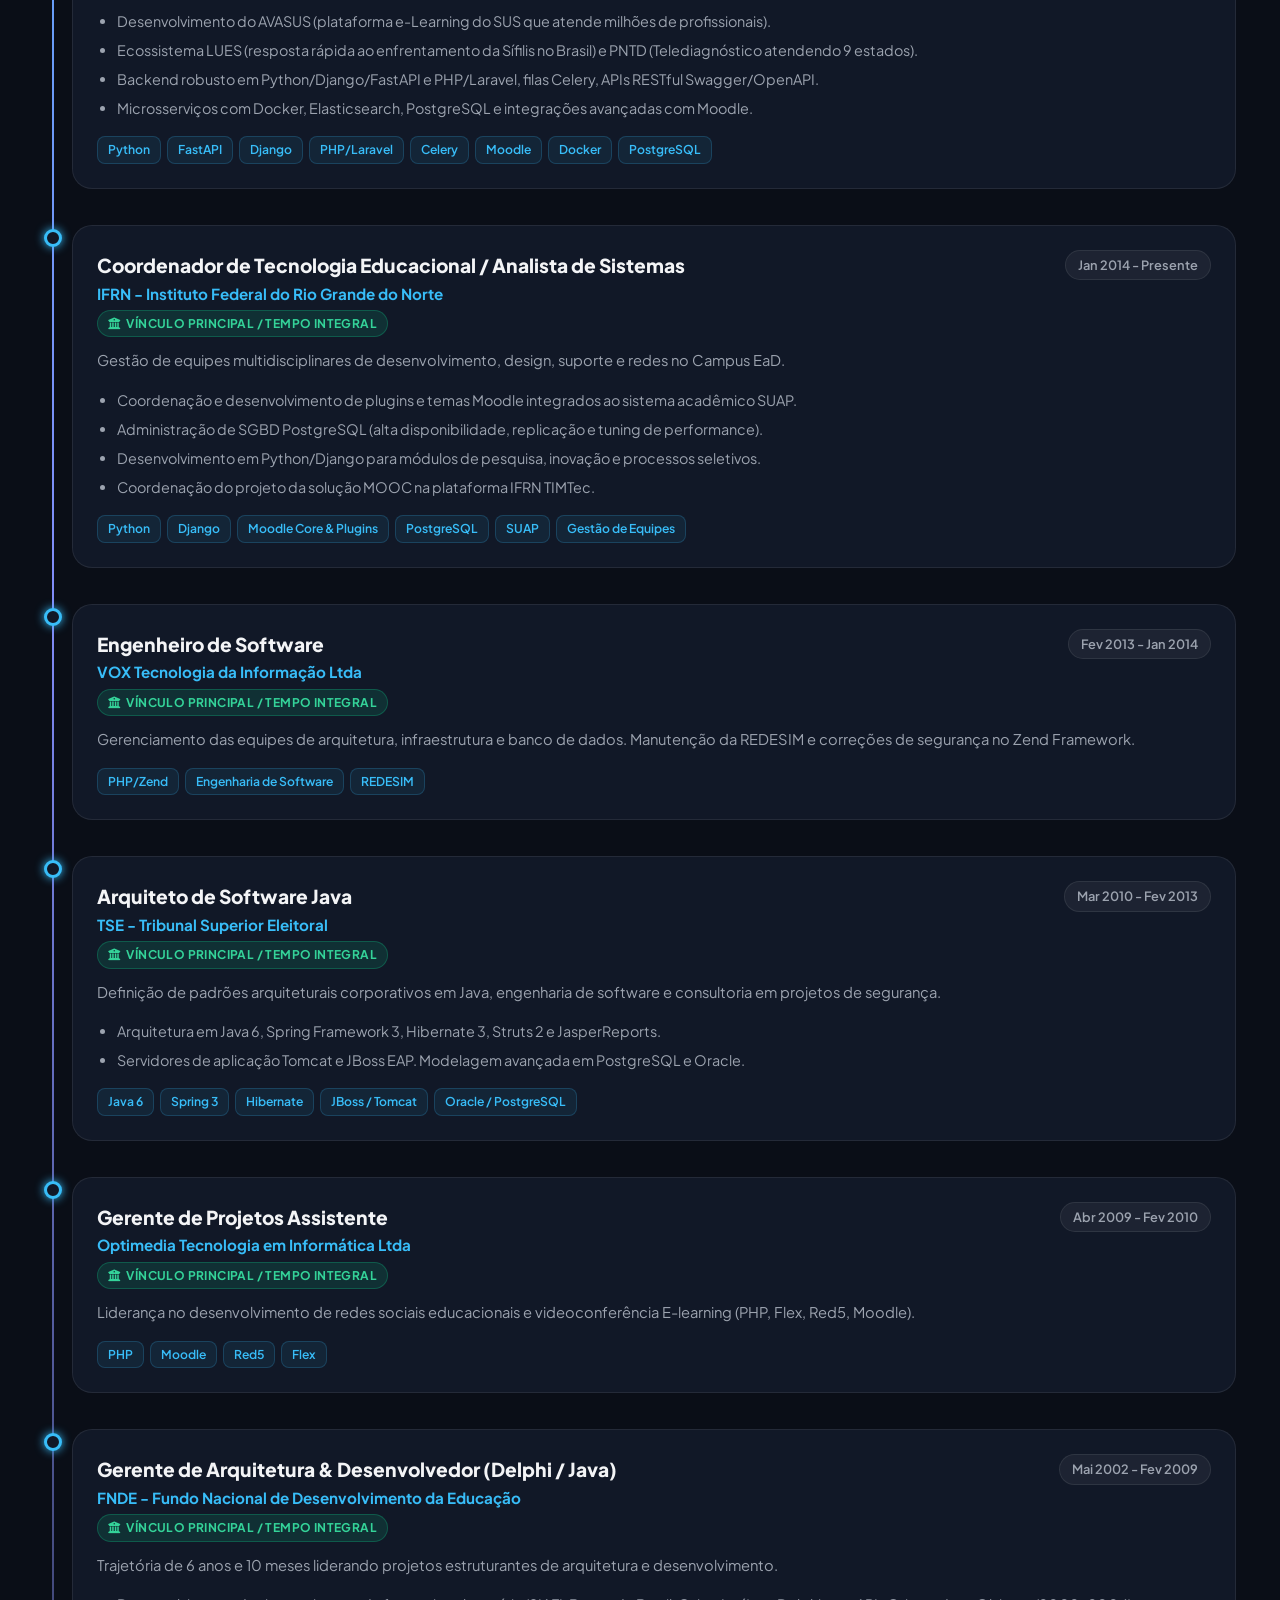
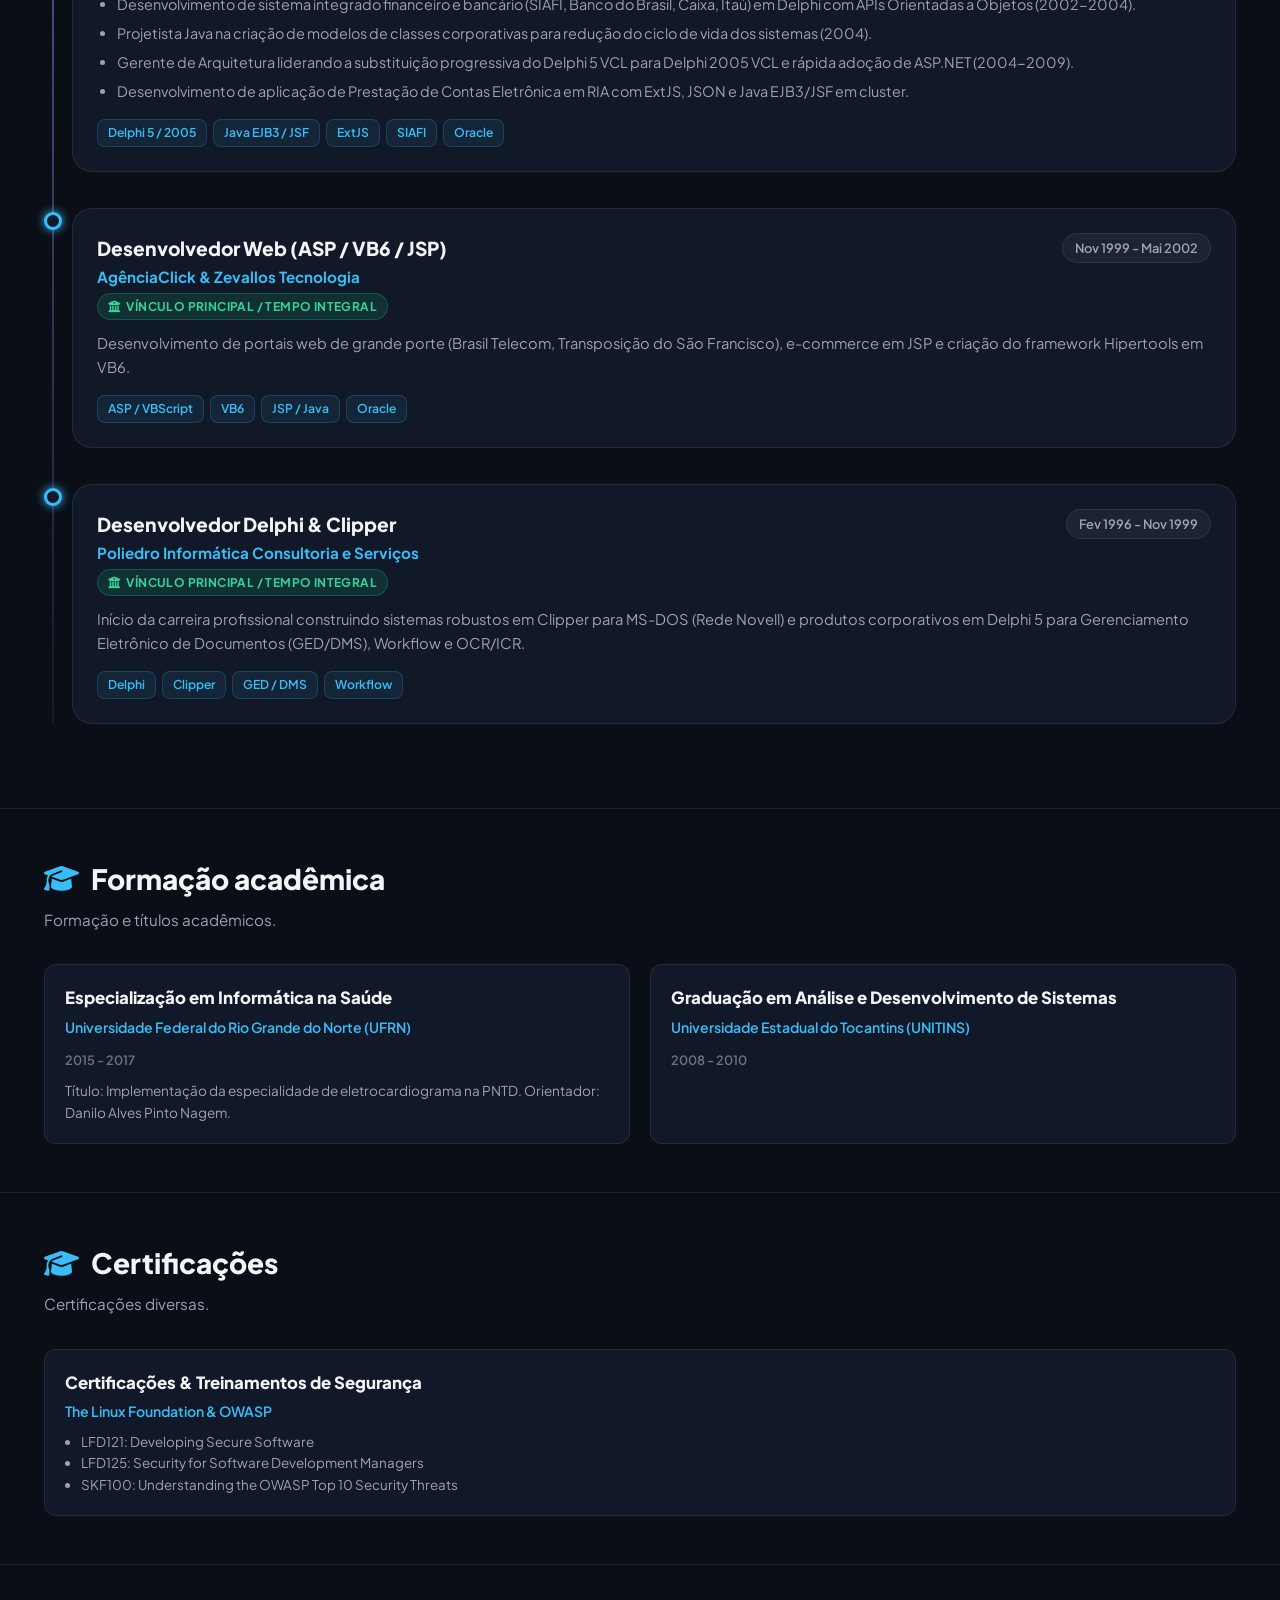
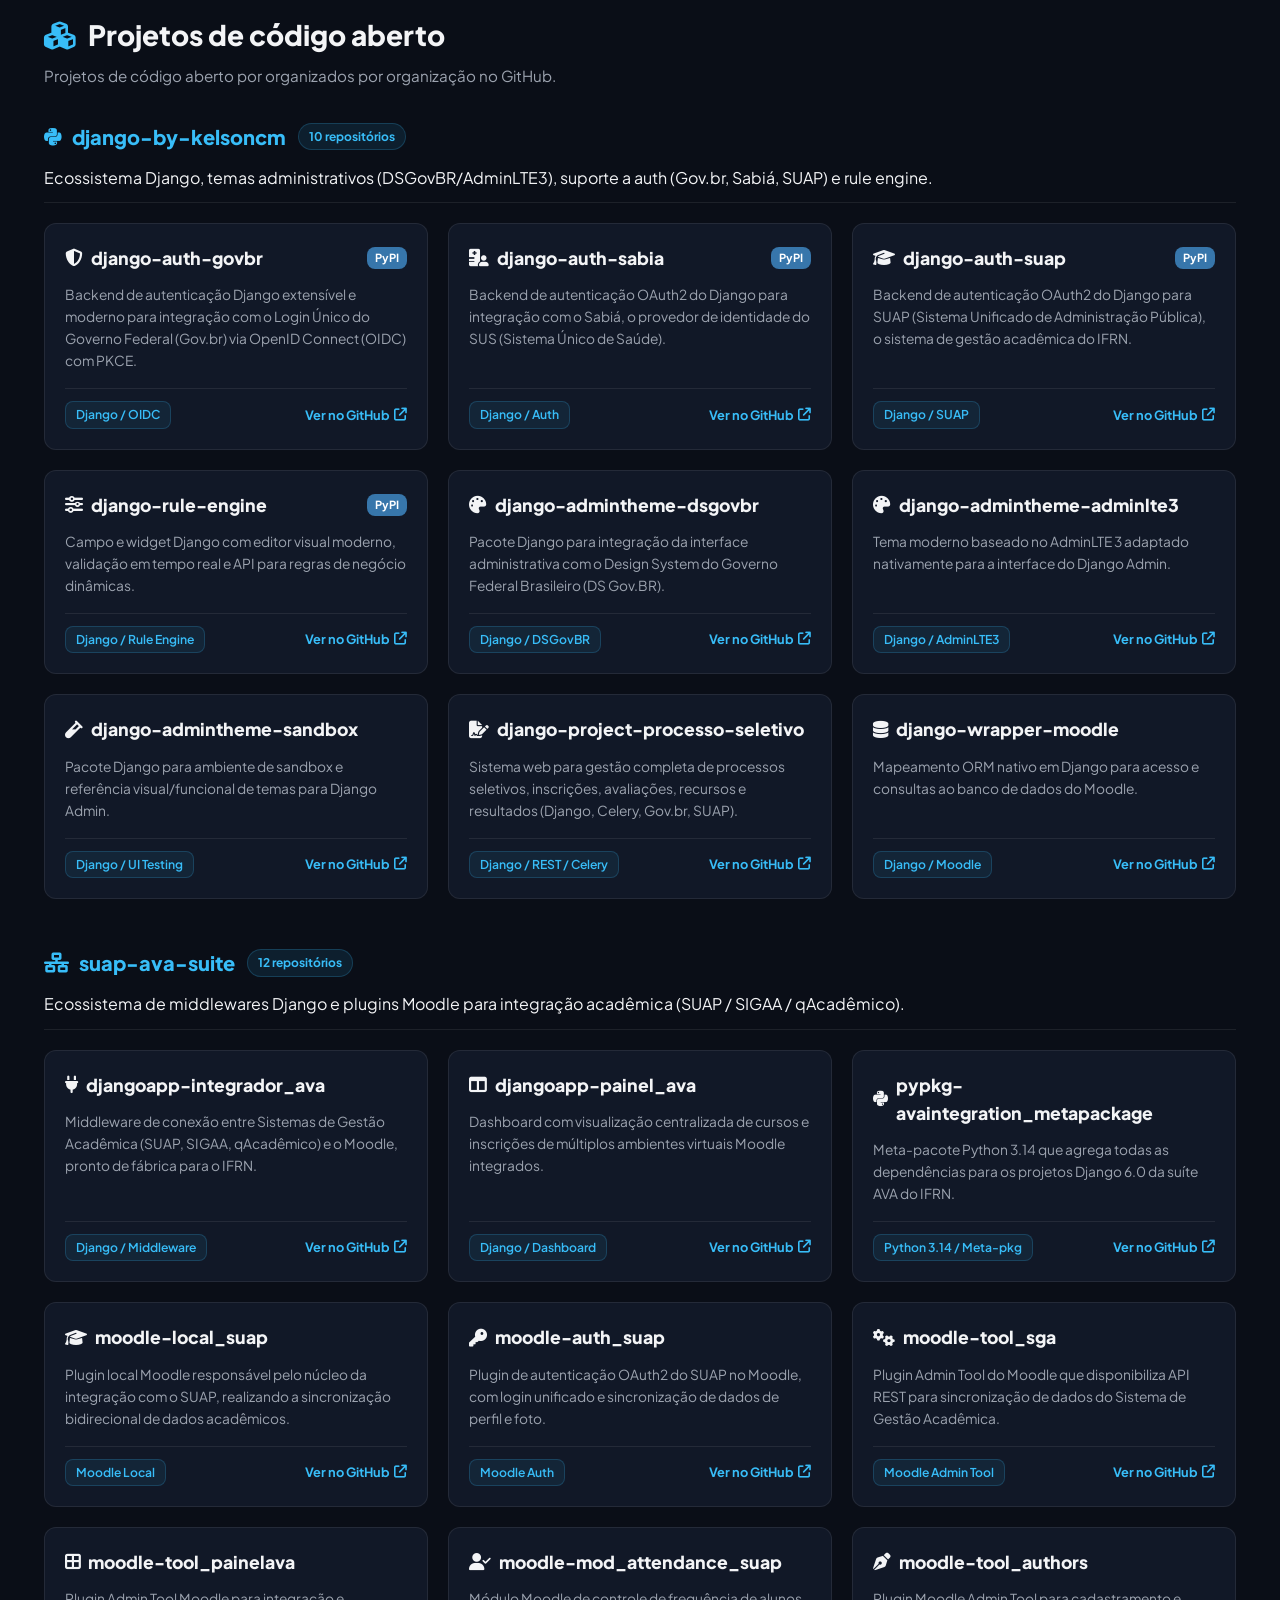
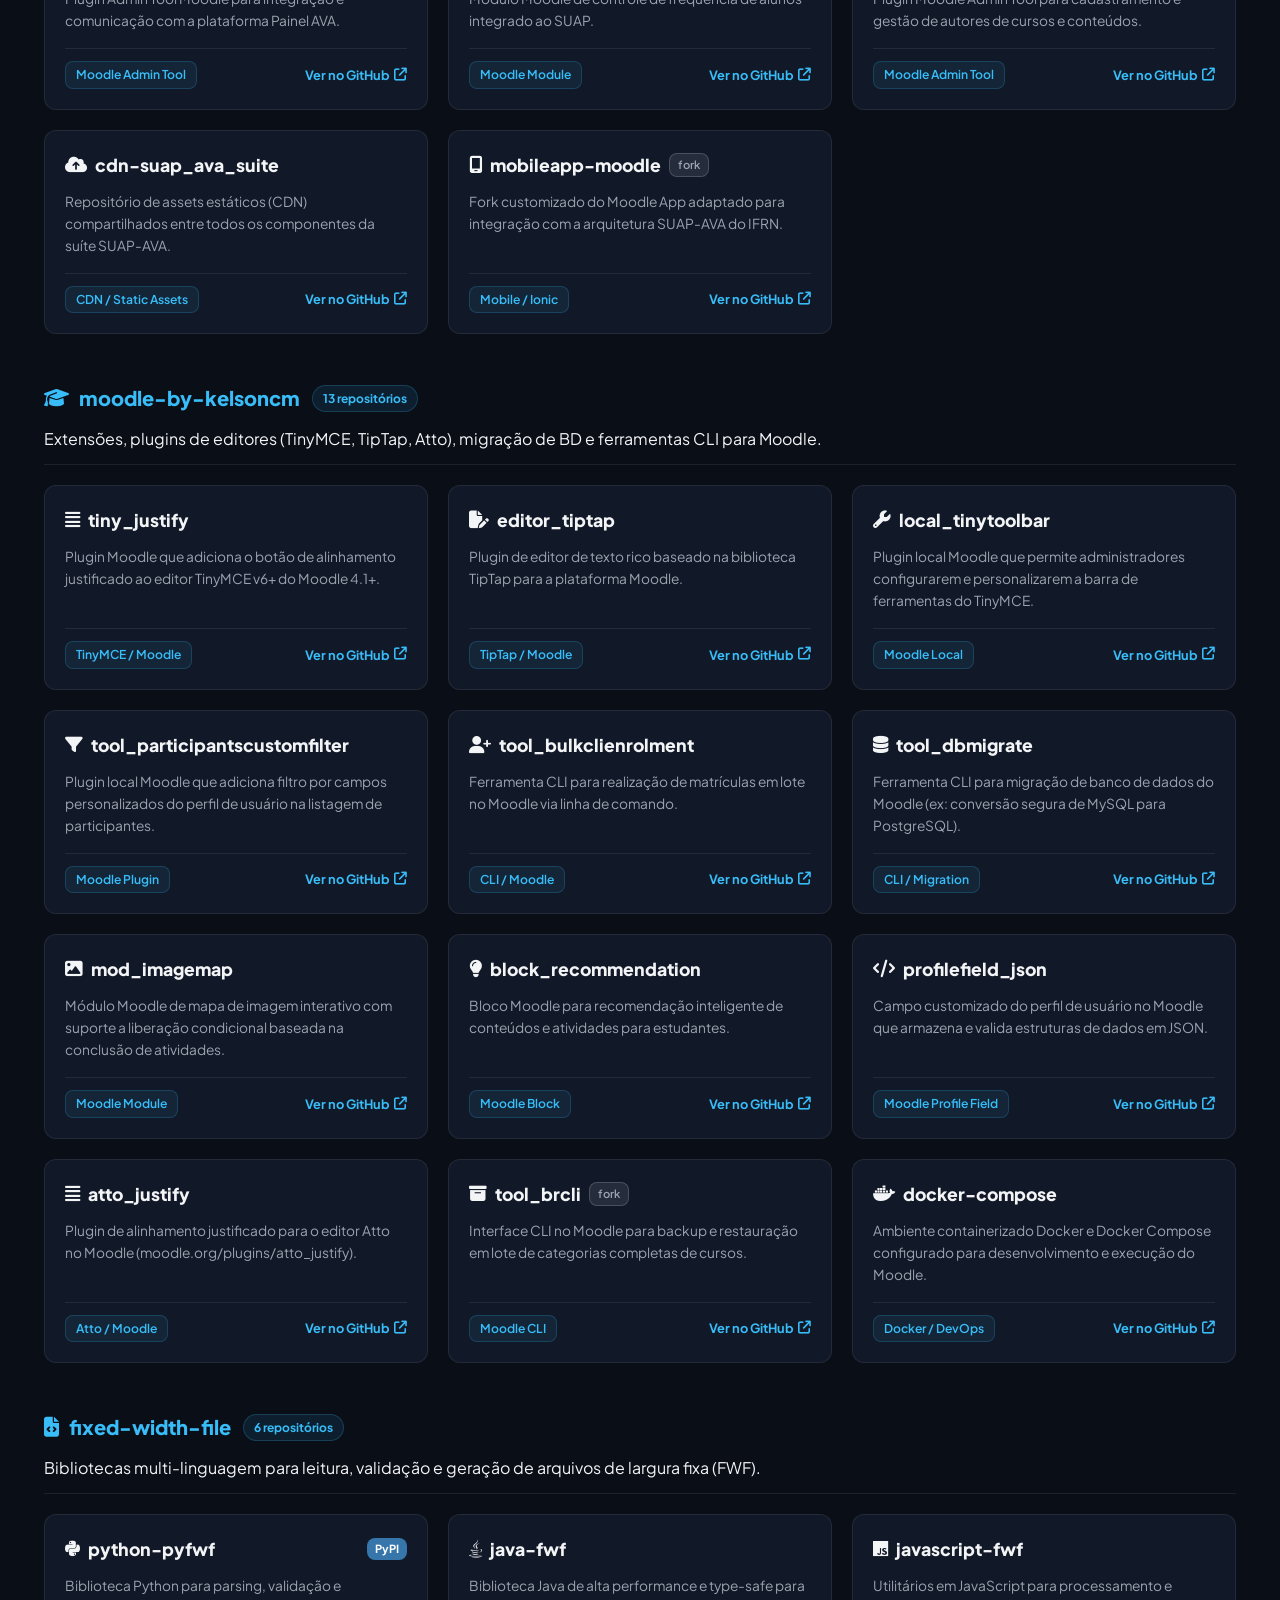
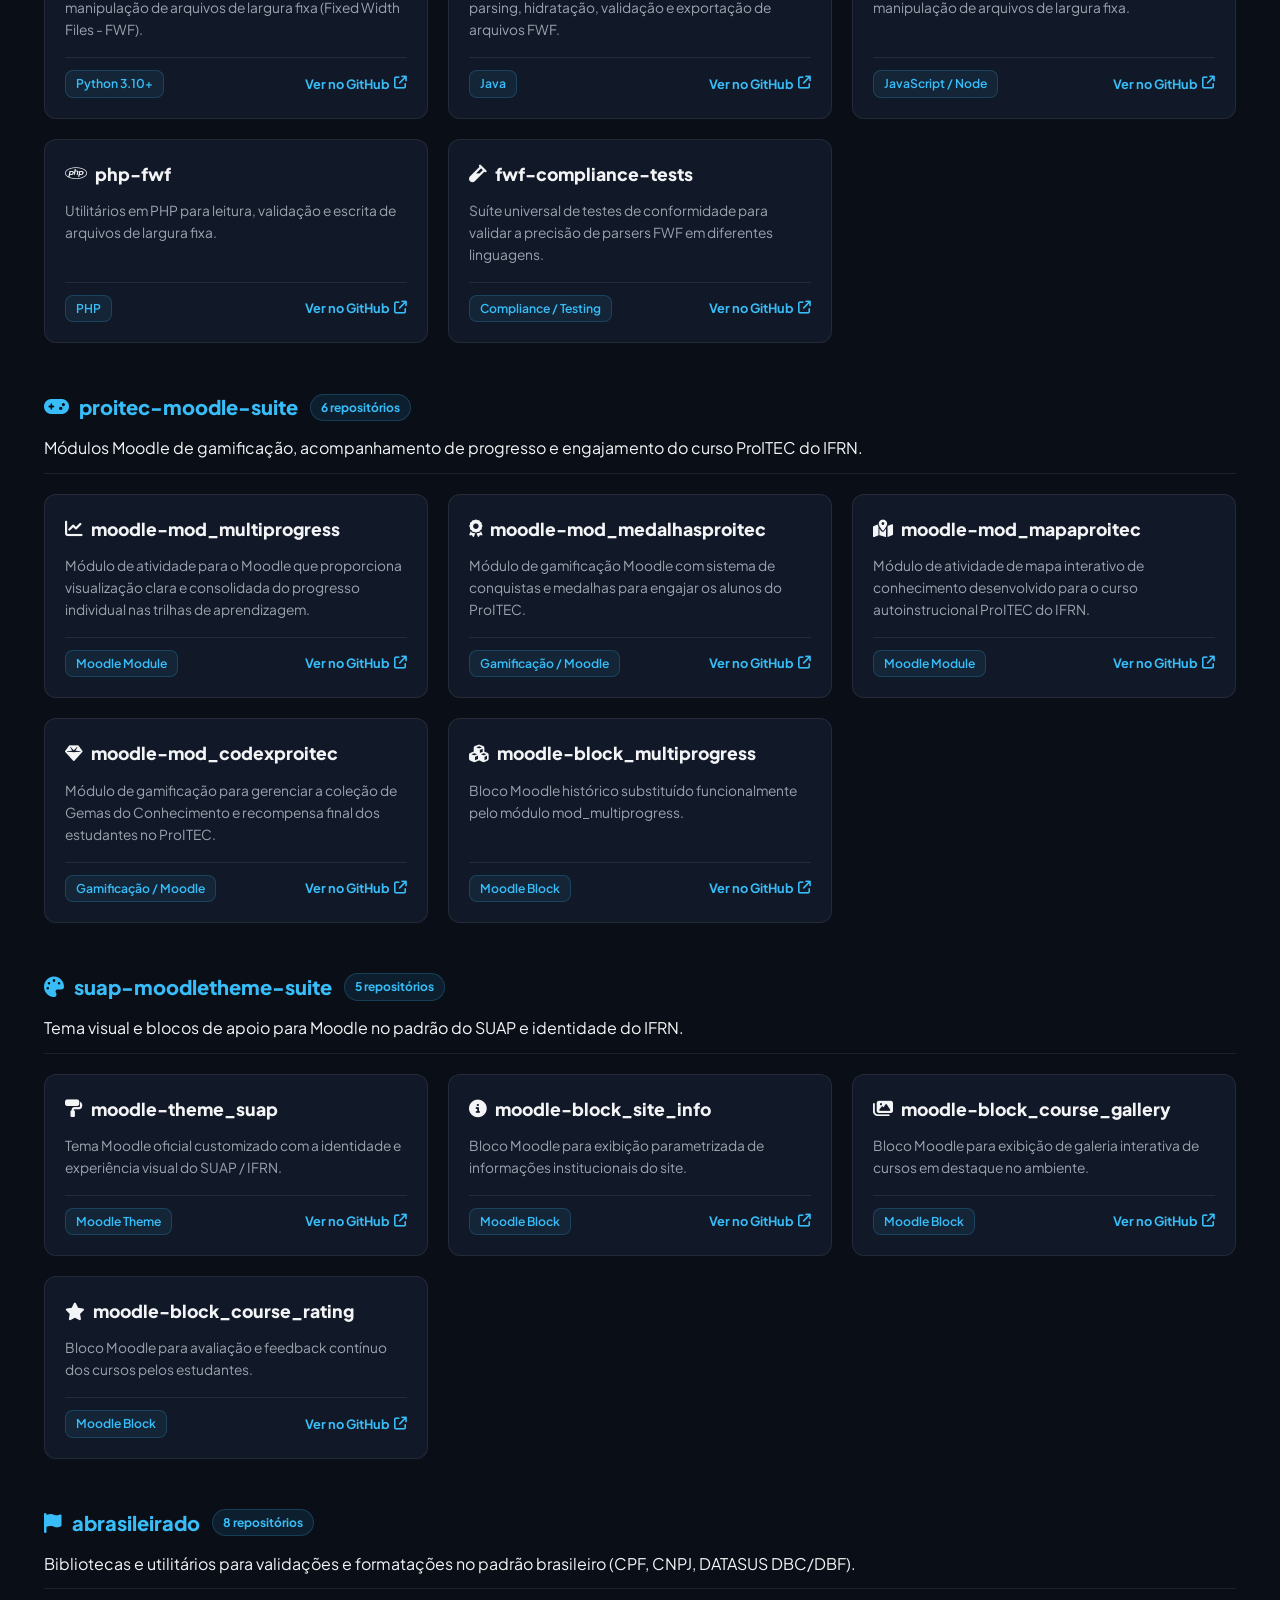
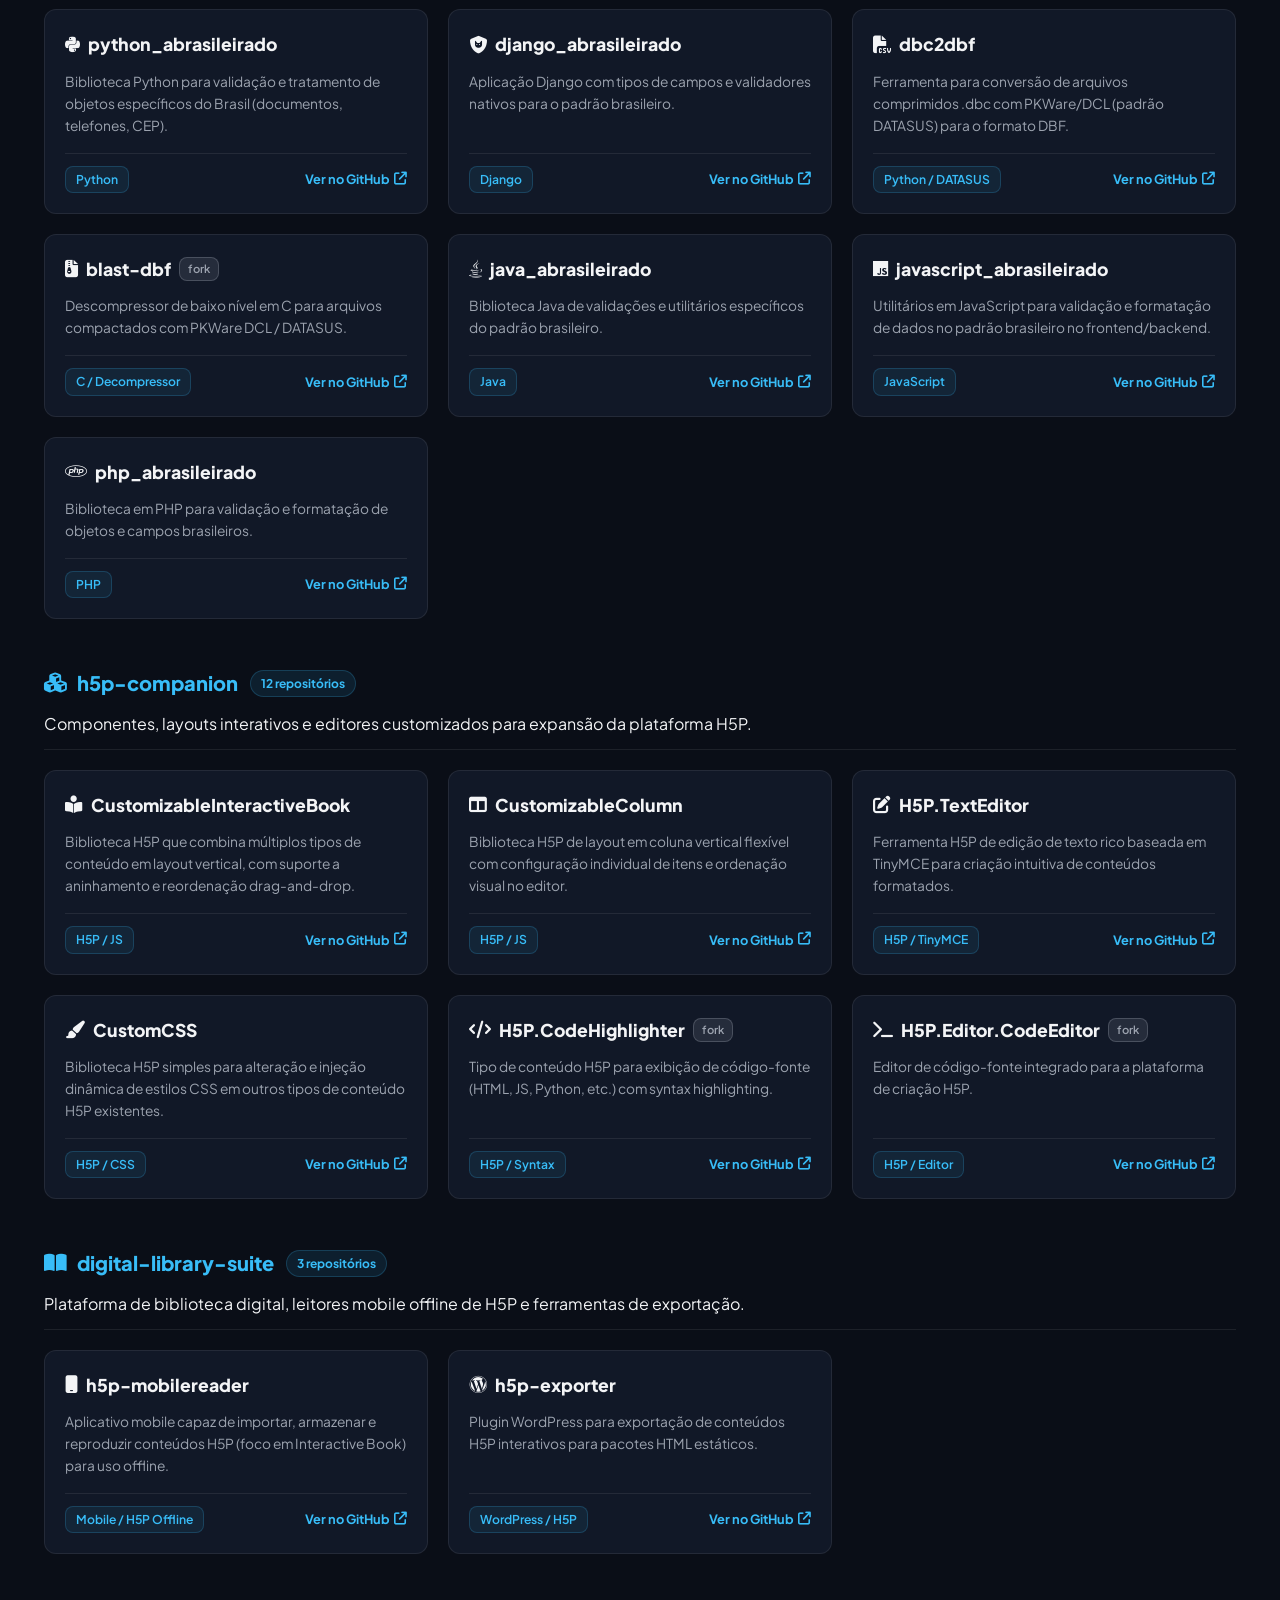
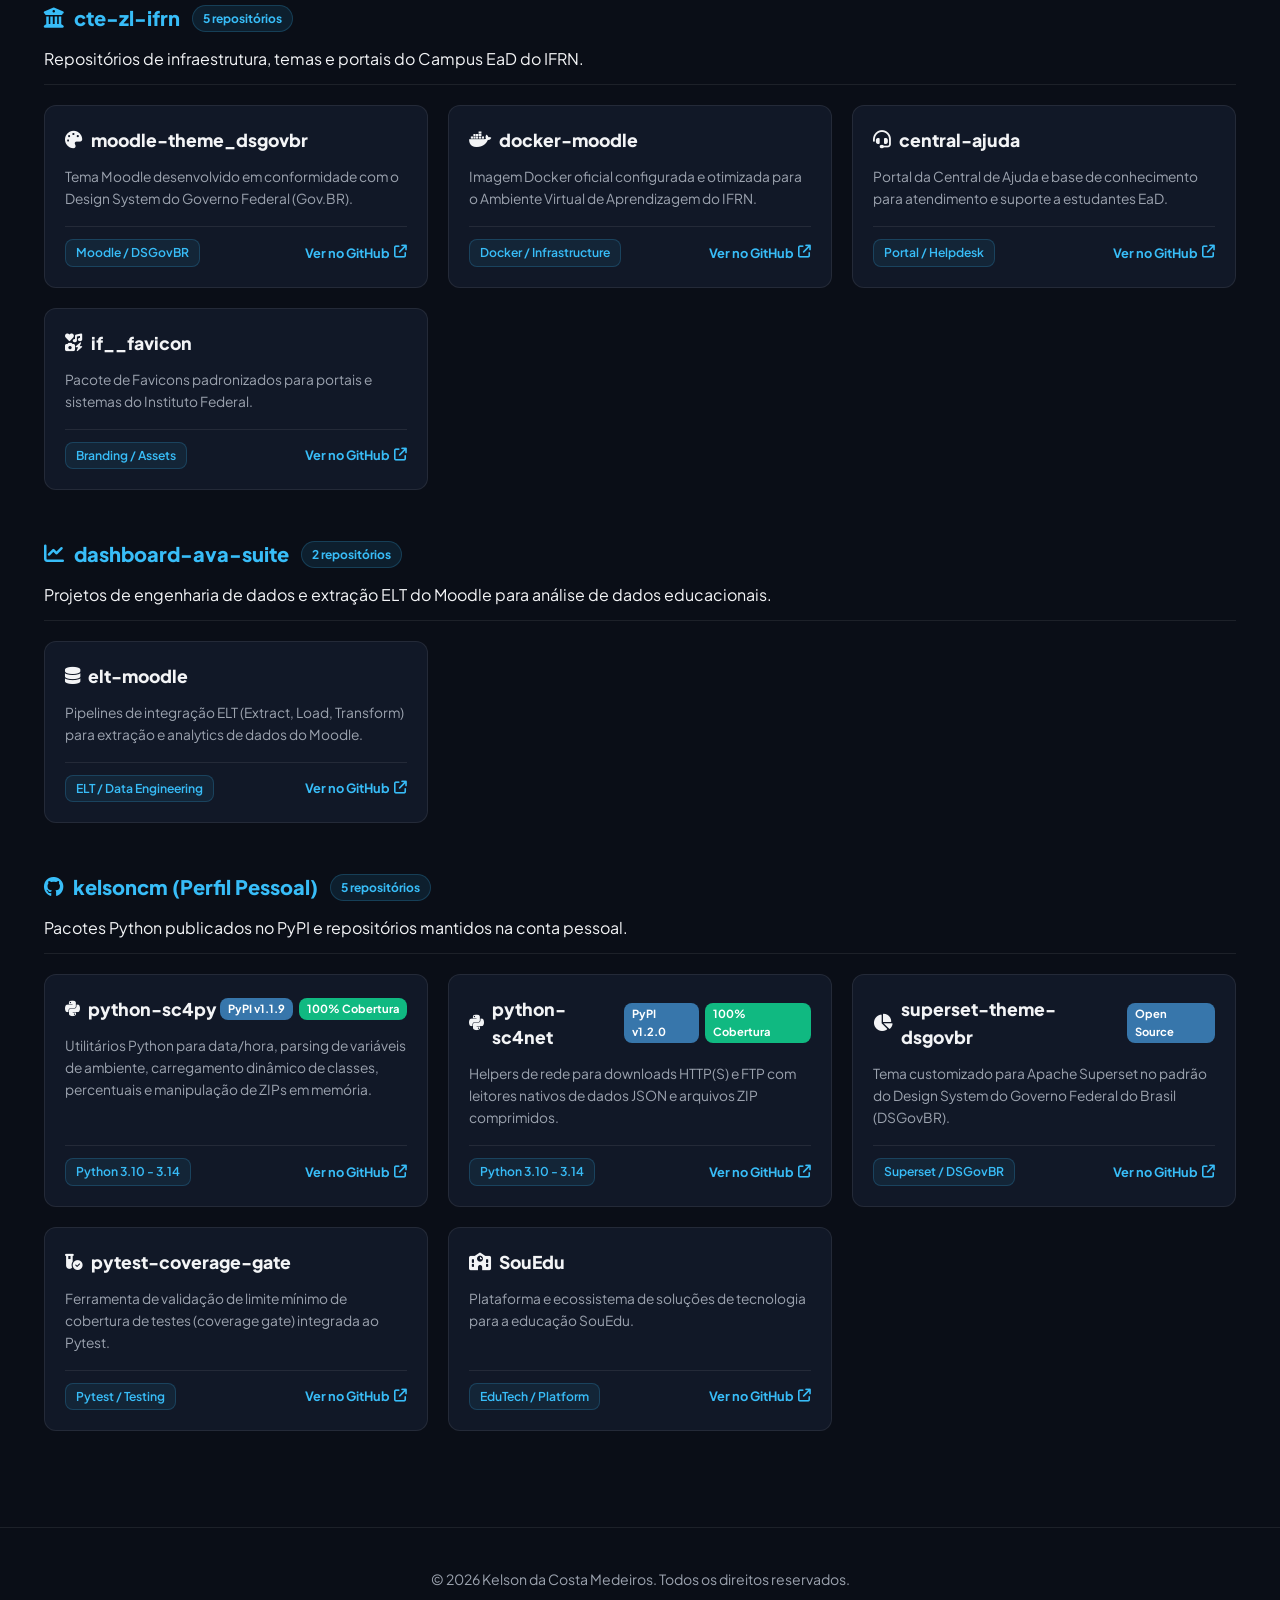
==== commit 82b8142e: "refactor: replace static profile card HTML with custom profile-card web component" ====
--- a/br/index.html
+++ b/br/index.html
@@ -19,6 +19,7 @@
   <link href="https://fonts.googleapis.com/css2?family=Plus+Jakarta+Sans:ital,wght@0,300;0,400;0,500;0,600;0,700;0,800;1,400&family=Fira+Code:wght@400;500;600&display=swap" rel="stylesheet" />
   <link rel="stylesheet" href="https://cdnjs.cloudflare.com/ajax/libs/font-awesome/6.5.1/css/all.min.css" />
   <link rel="stylesheet" href="../style.css" />
+  <script type="module" src="../components/profile-card.js"></script>
 </head>
 <body>
 
@@ -52,44 +53,21 @@
   <section class="hero" id="about">
     <div class="container hero-grid">
       
-      <!-- Profile Card Sidebar -->
-      <aside class="profile-card">
-        <div class="profile-img-wrapper">
-          <img src="https://kelsoncm.github.io/profile.png" alt="Foto de Kelson da Costa Medeiros" class="profile-img" />
-          <div class="badge-status">
-            <span class="pulse-dot"></span> Disponível
-          </div>
-        </div>
-        <h1 class="profile-name">Kelson Medeiros</h1>
-        <p class="profile-title">Especialista DevOps | Arquiteto de Software | Pesquisador em TIC</p>
-        <p class="location-tag">
-          <i class="fa-solid fa-location-dot"></i> Natal, RN - Brasil
-        </p>
-
-        <div class="social-links">
-          <a href="mailto:kelsoncm@gmail.com" class="social-btn" title="Email">
-            <i class="fa-solid fa-envelope"></i> Email
-          </a>
-          <a href="https://github.com/kelsoncm" target="_blank" rel="noopener" class="social-btn" title="GitHub">
-            <i class="fa-brands fa-github"></i> GitHub
-          </a>
-          <a href="https://www.linkedin.com/in/kelsoncm/" target="_blank" rel="noopener" class="social-btn" title="LinkedIn">
-            <i class="fa-brands fa-linkedin"></i> LinkedIn
-          </a>
-          <a href="https://orcid.org/0000-0001-6749-4656" target="_blank" rel="noopener" class="social-btn" title="ORCID">
-            <i class="fa-brands fa-orcid"></i> ORCID
-          </a>
-          <a href="https://loop.frontiersin.org/people/1858110/overview" target="_blank" rel="noopener" class="social-btn" title="Loop">
-            <i class="fa-solid fa-flask"></i> Loop
-          </a>
-          <a href="http://lattes.cnpq.br/1734494254835148" target="_blank" rel="noopener" class="social-btn" title="Lattes">
-            <i class="fa-solid fa-graduation-cap"></i> Lattes
-          </a>
-          <a href="https://independent.academia.edu/kelsoncm" target="_blank" rel="noopener" class="social-btn" title="Academia">
-            <i class="fa-solid fa-building-columns"></i> Academia
-          </a>
-        </div>
-      </aside>
+      <!-- Profile Card Sidebar Web Component -->
+      <profile-card
+        avatar="https://kelsoncm.github.io/profile.png"
+        name="Kelson Medeiros"
+        profile-title="Especialista DevOps | Arquiteto de Software | Pesquisador em TIC"
+        location="Natal, RN - Brasil"
+        status="Disponível"
+        email="kelsoncm@gmail.com"
+        github="https://github.com/kelsoncm"
+        linkedin="https://www.linkedin.com/in/kelsoncm/"
+        orcid="https://orcid.org/0000-0001-6749-4656"
+        loop="https://loop.frontiersin.org/people/1858110/overview"
+        lattes="http://lattes.cnpq.br/1734494254835148"
+        academia="https://independent.academia.edu/kelsoncm"
+      ></profile-card>
 
       <!-- Main Hero Description & Stats -->
       <div class="hero-info">
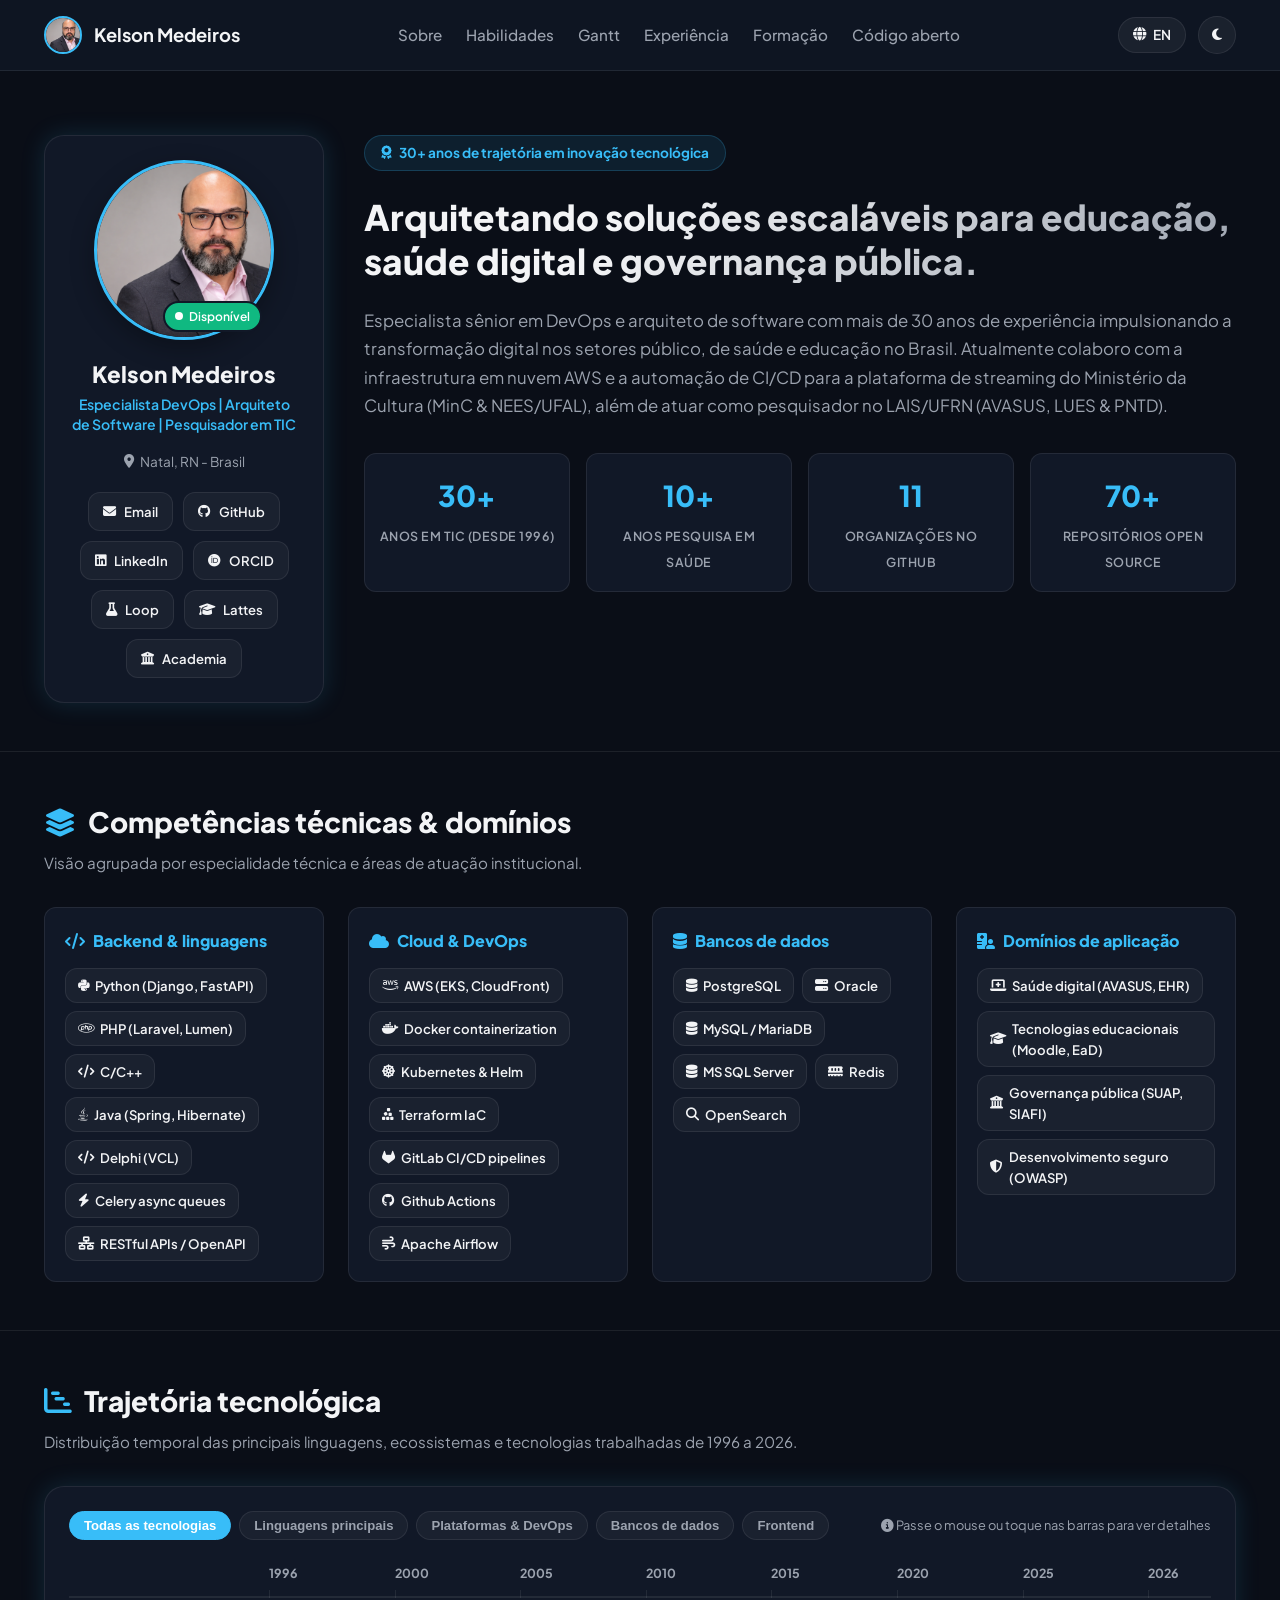
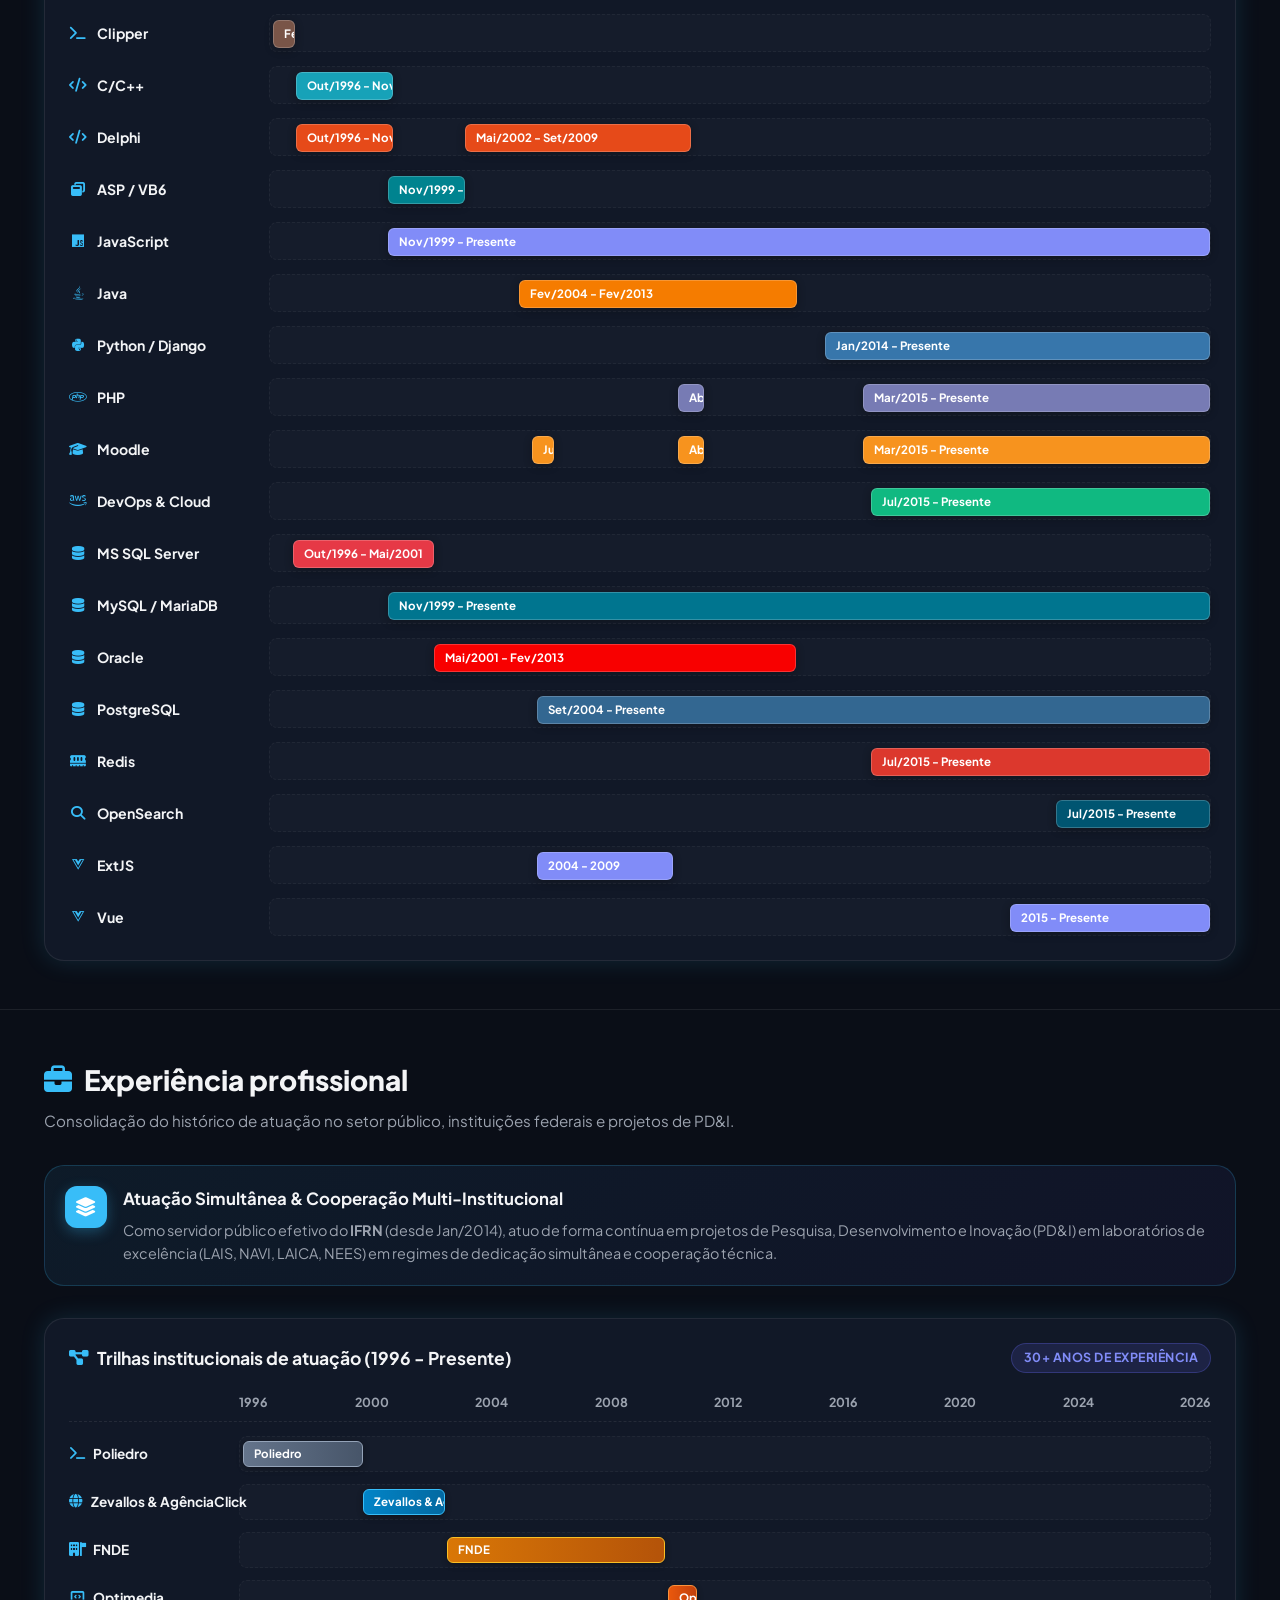
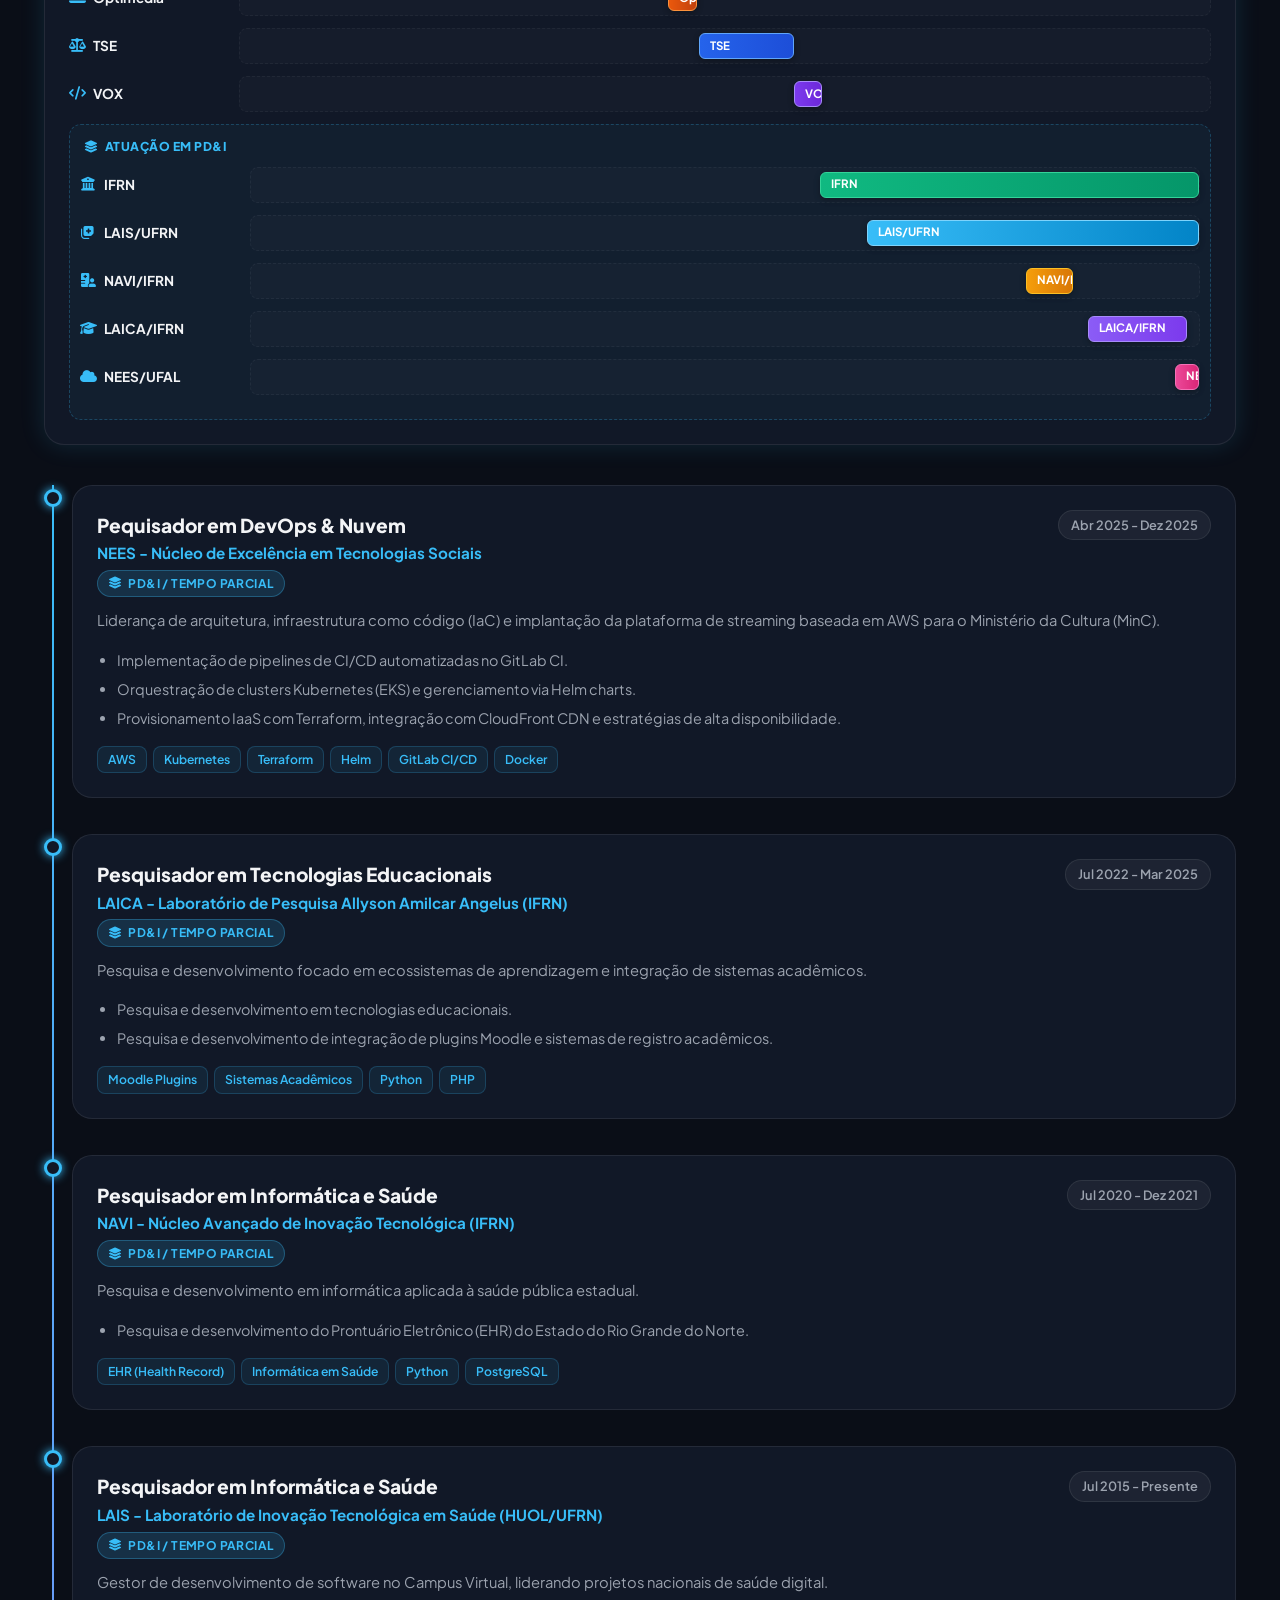
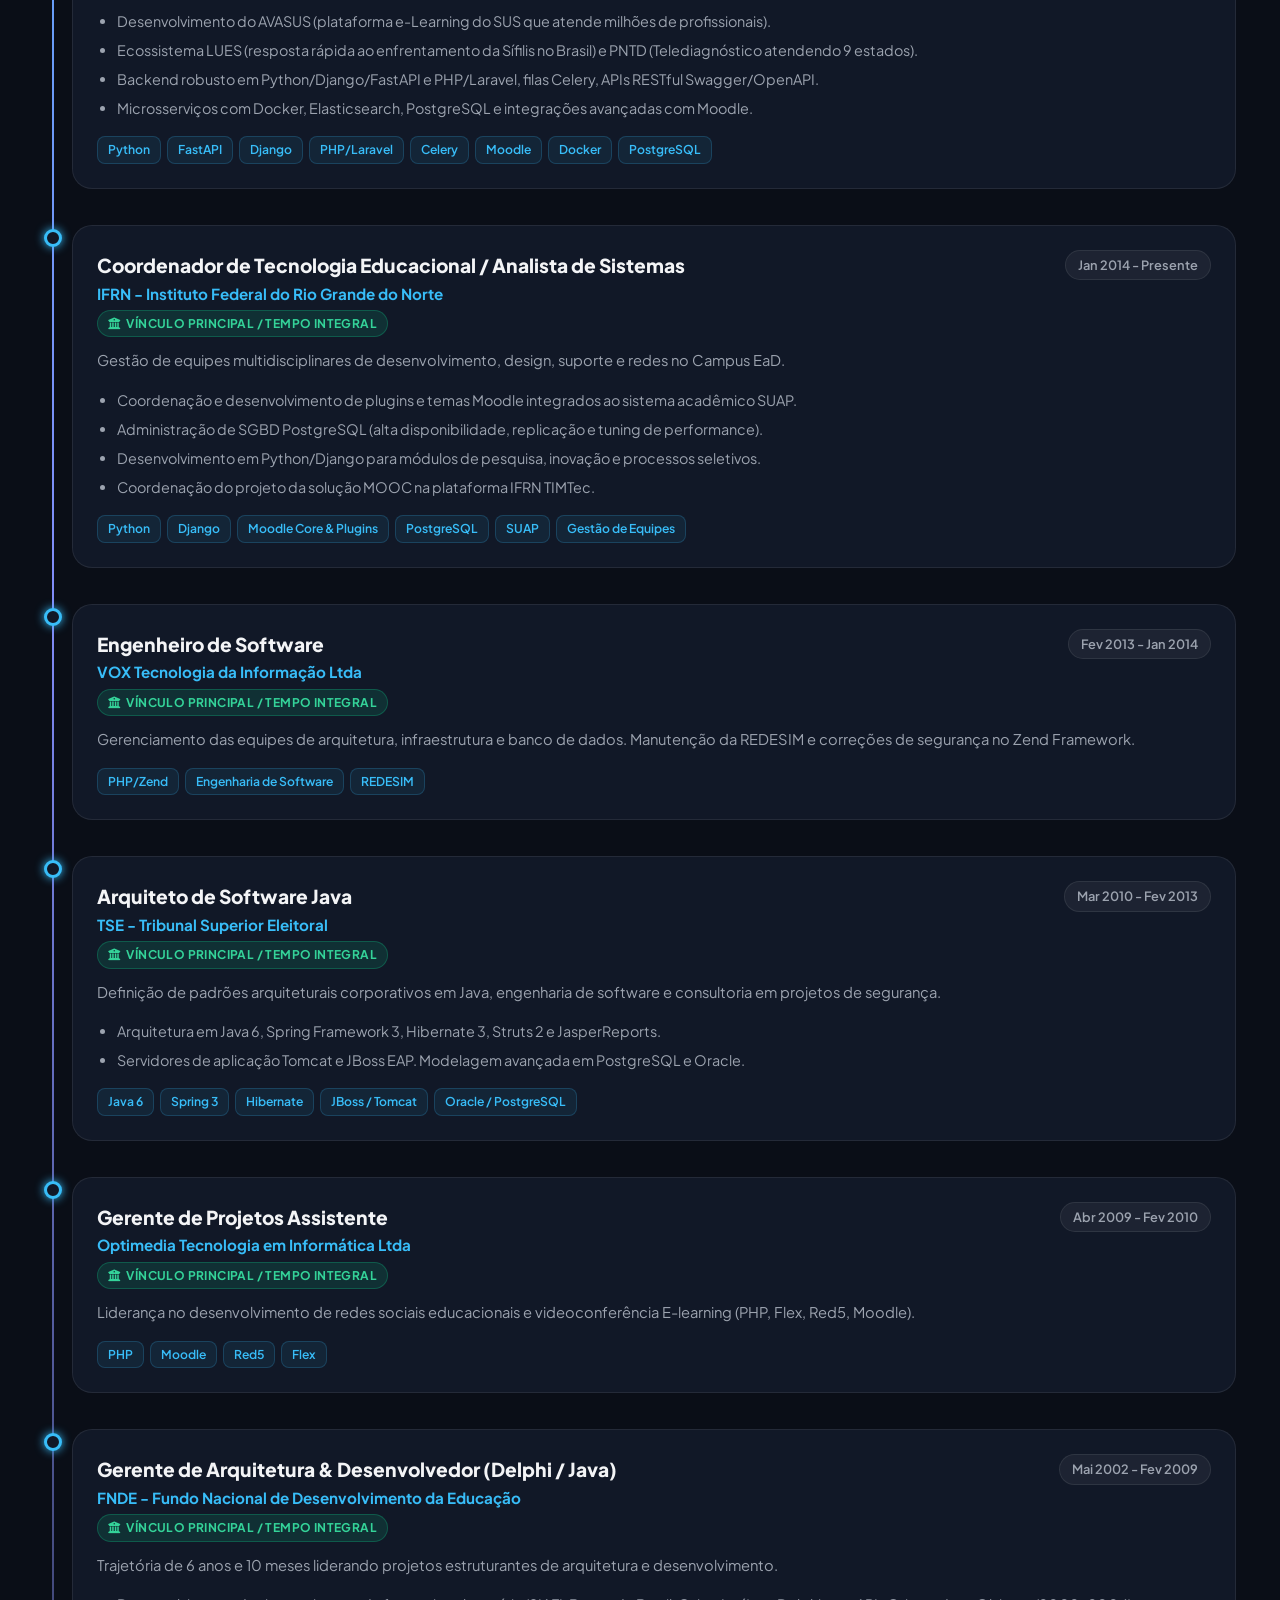
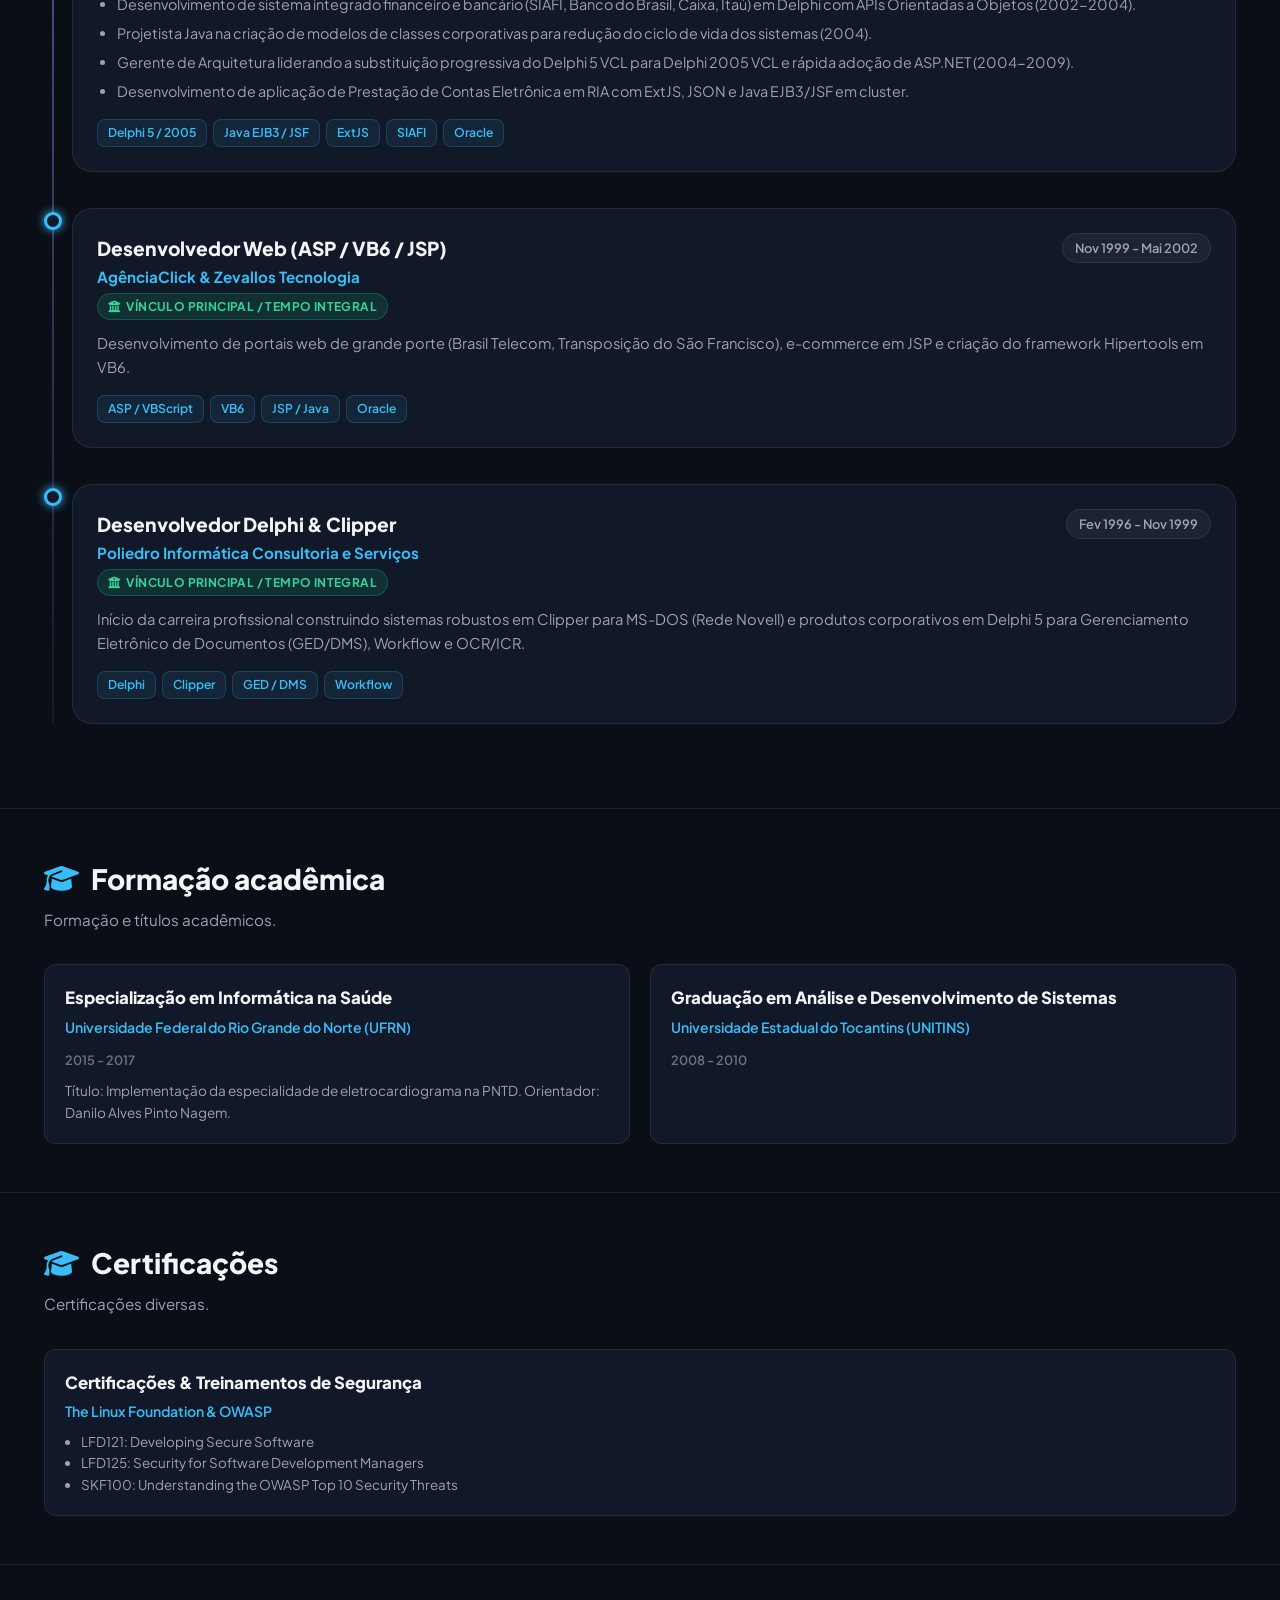
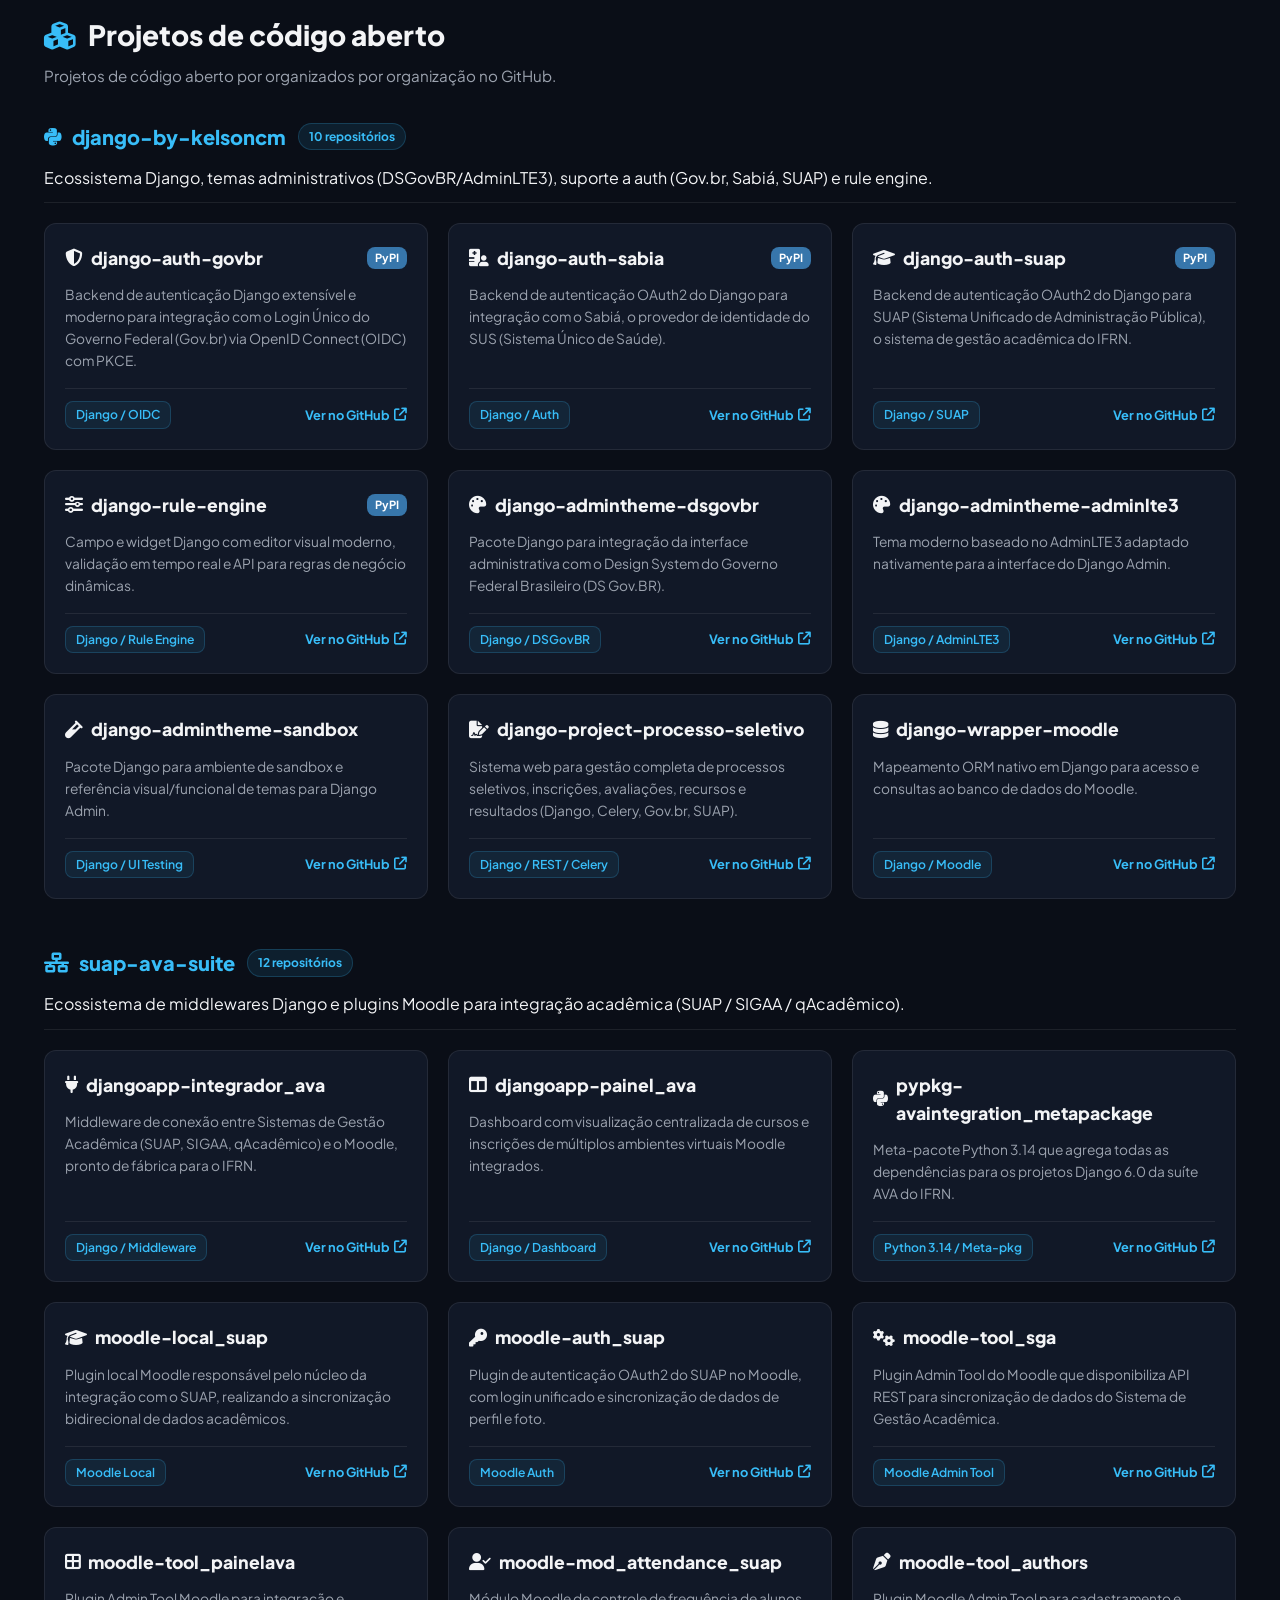
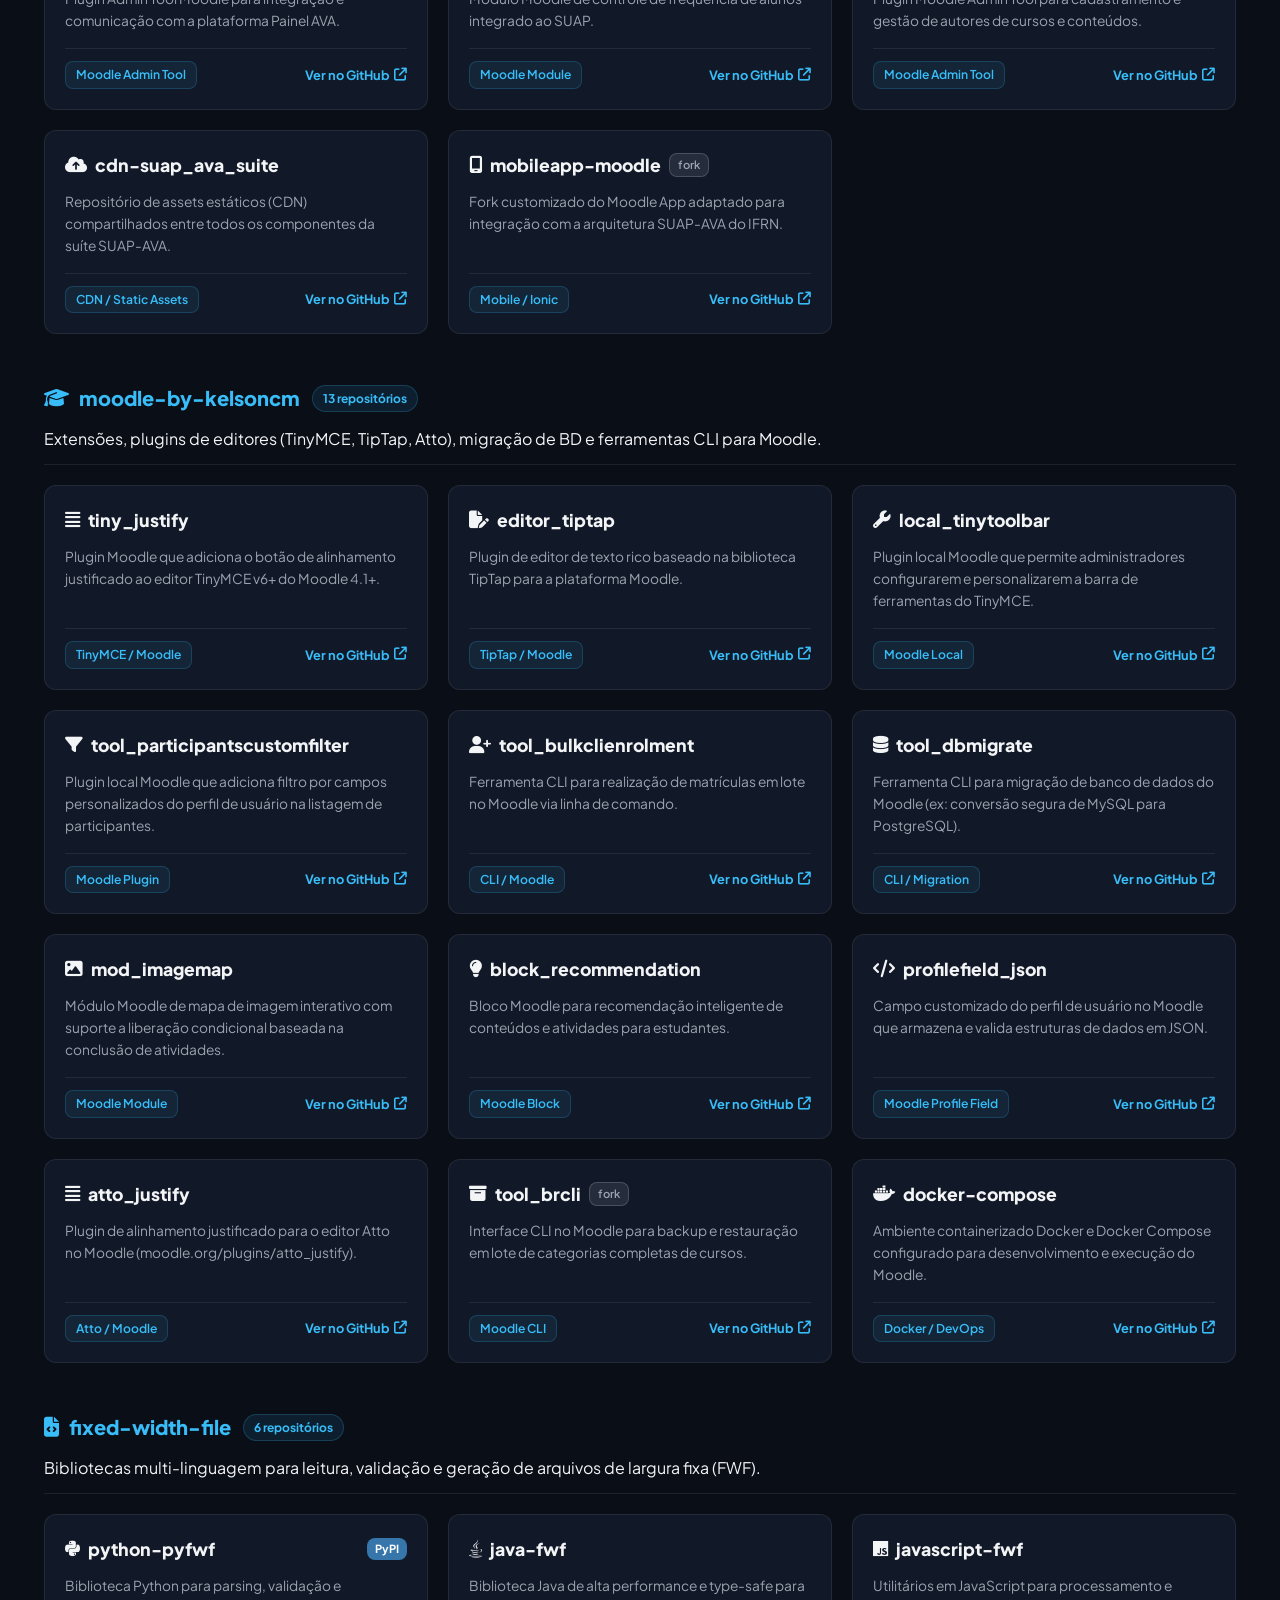
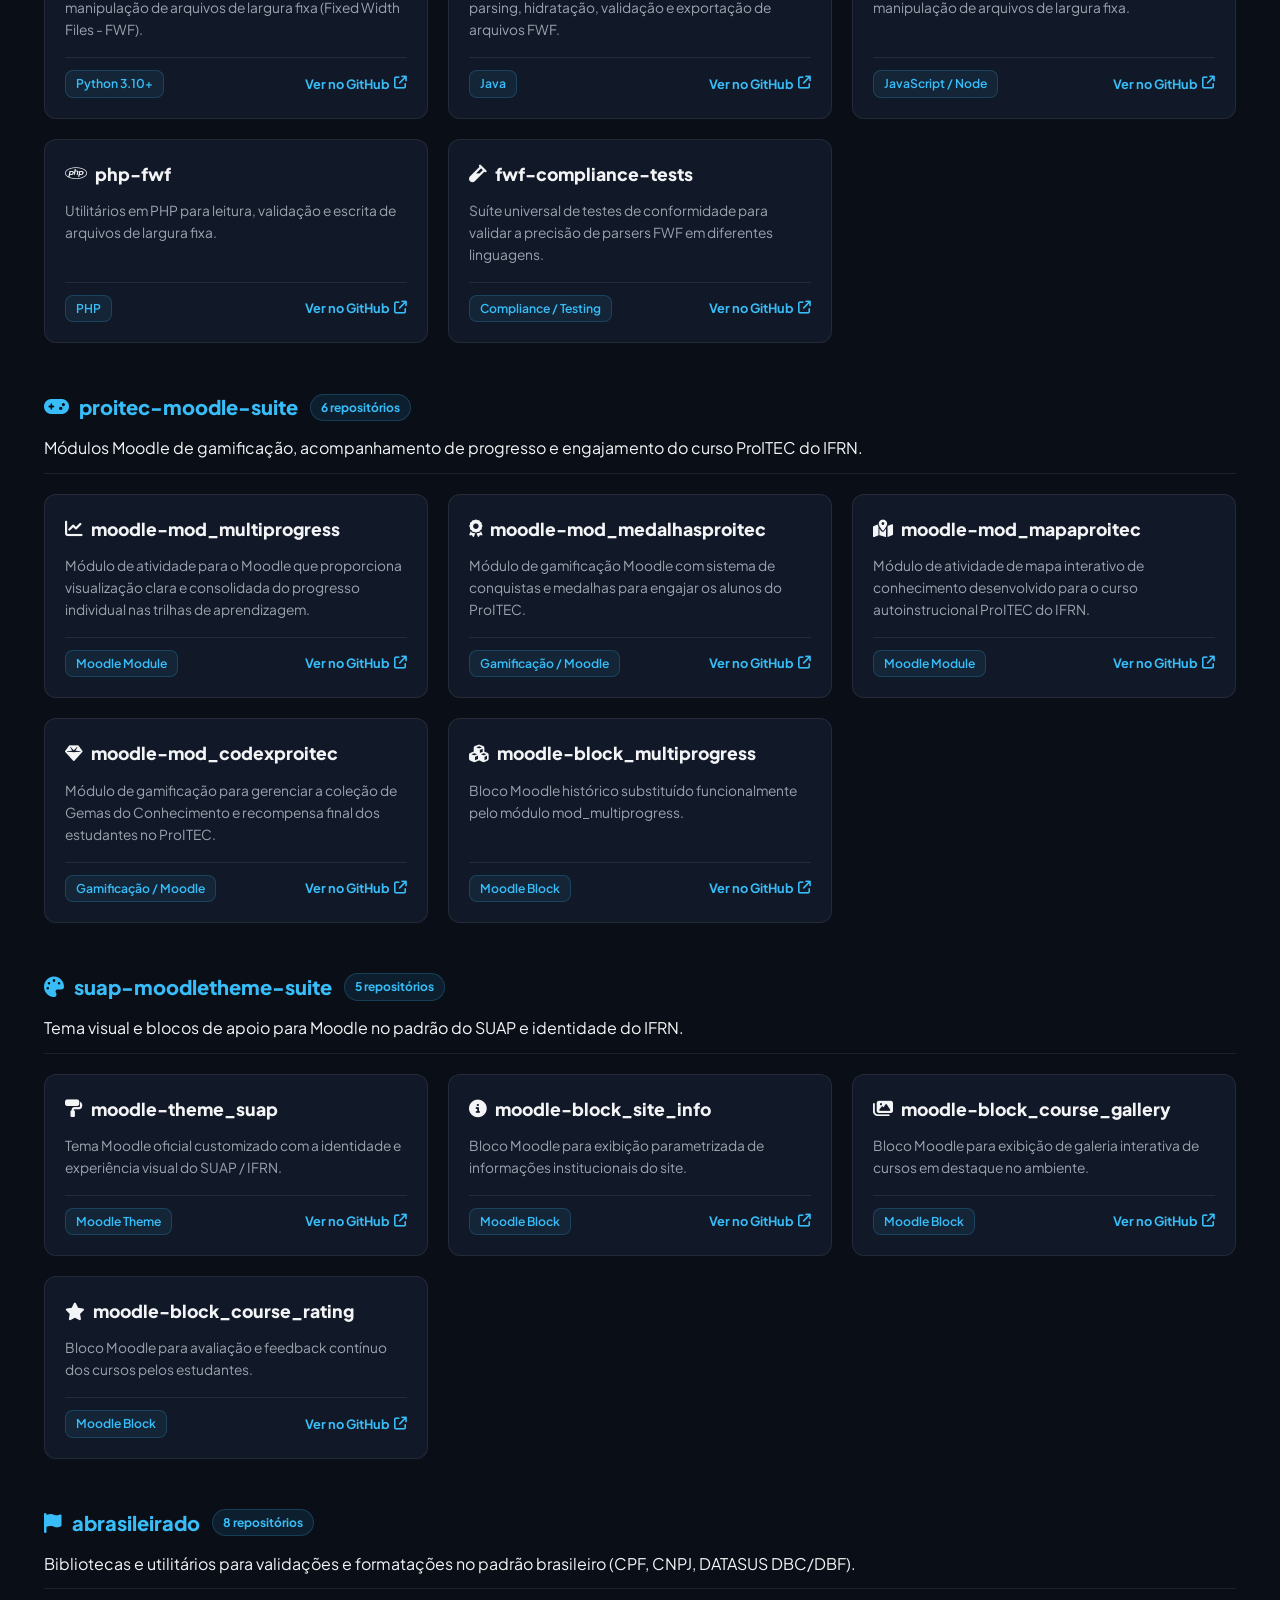
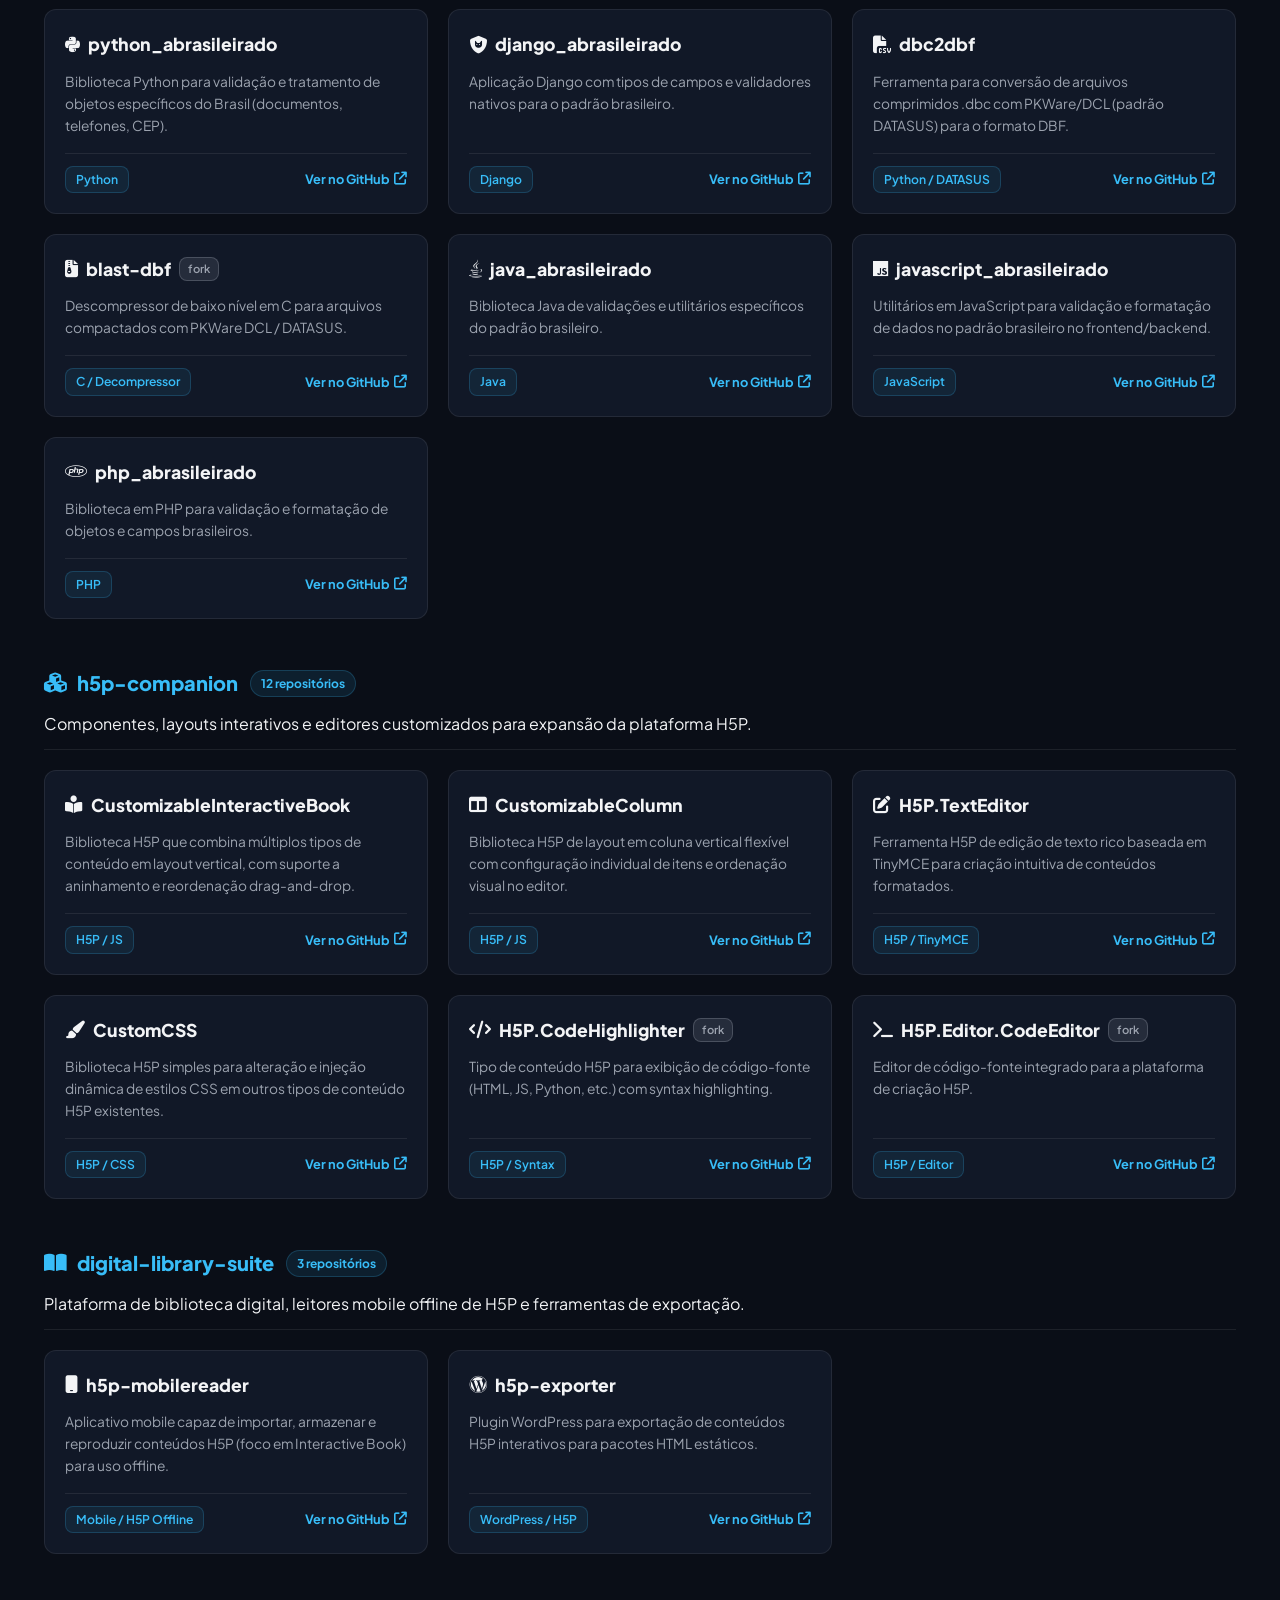
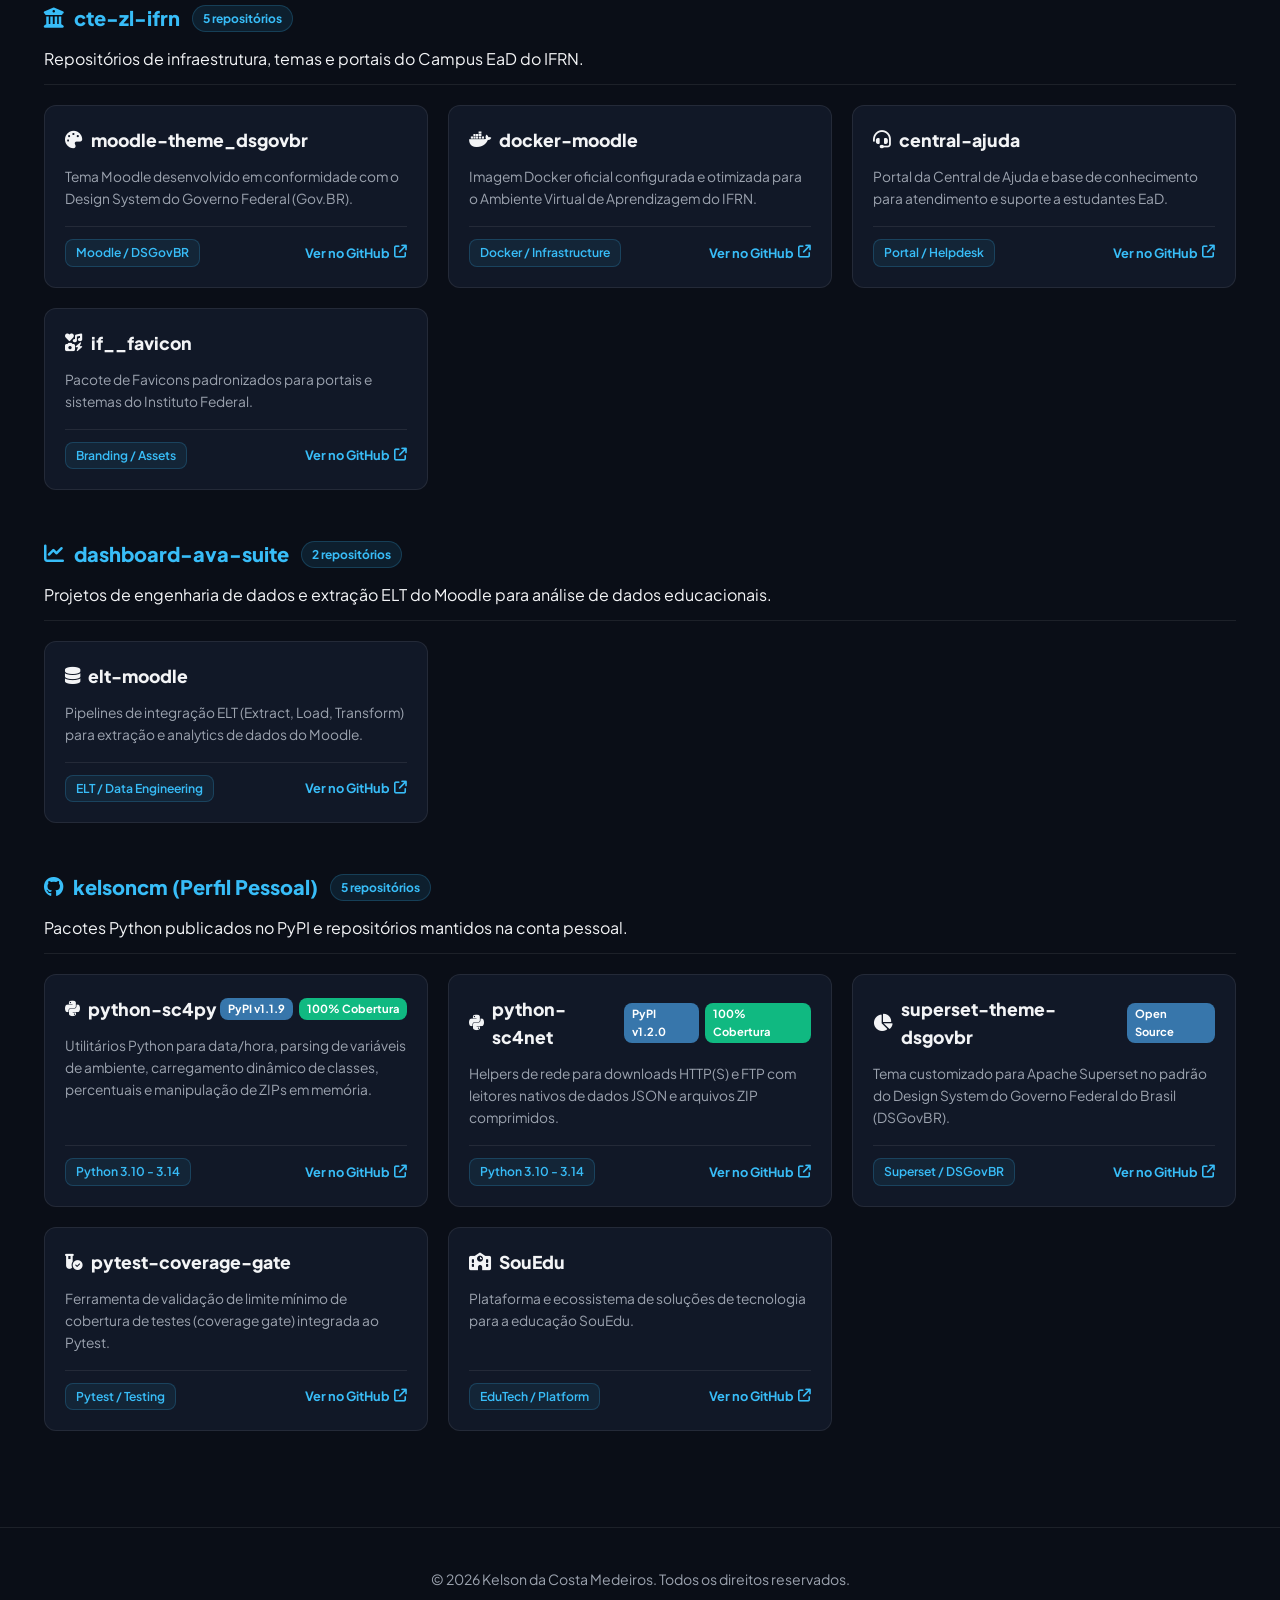
==== commit 9b1d96d4: "refactor: reorder navigation menu items and simplify labels" ====
--- a/br/index.html
+++ b/br/index.html
@@ -32,11 +32,11 @@
       </a>
       <ul class="nav-links">
         <li><a href="#about">Sobre</a></li>
-        <li><a href="#gantt">Trajetória (Gantt)</a></li>
+        <li><a href="#skills">Habilidades</a></li>
+        <li><a href="#gantt">Gantt</a></li>
         <li><a href="#experience">Experiência</a></li>
-        <li><a href="#projects">Projetos & PyPI</a></li>
-        <li><a href="#skills">Habilidades</a></li>
         <li><a href="#education">Formação</a></li>
+        <li><a href="#projects">Código aberto</a></li>
       </ul>
       <div class="nav-controls">
         <a href="../en/index.html" class="lang-switch-btn" title="English Version">
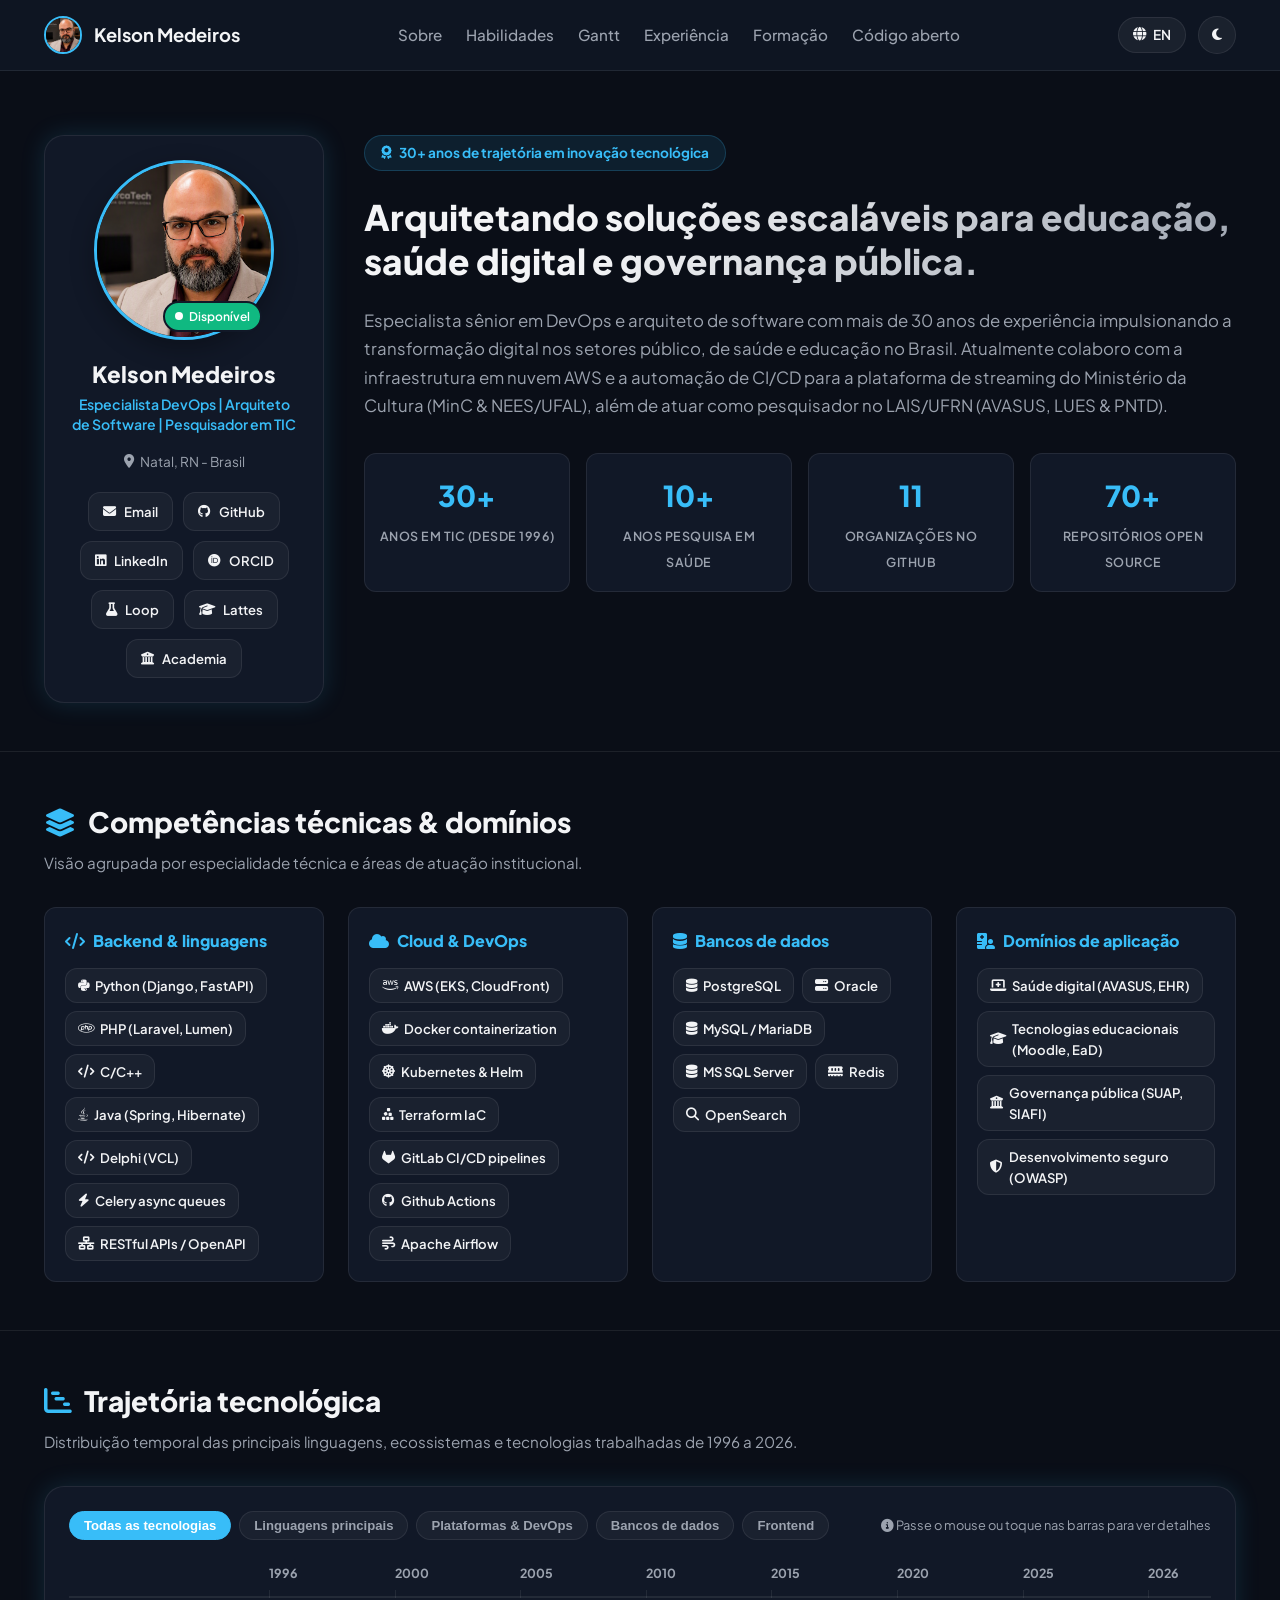
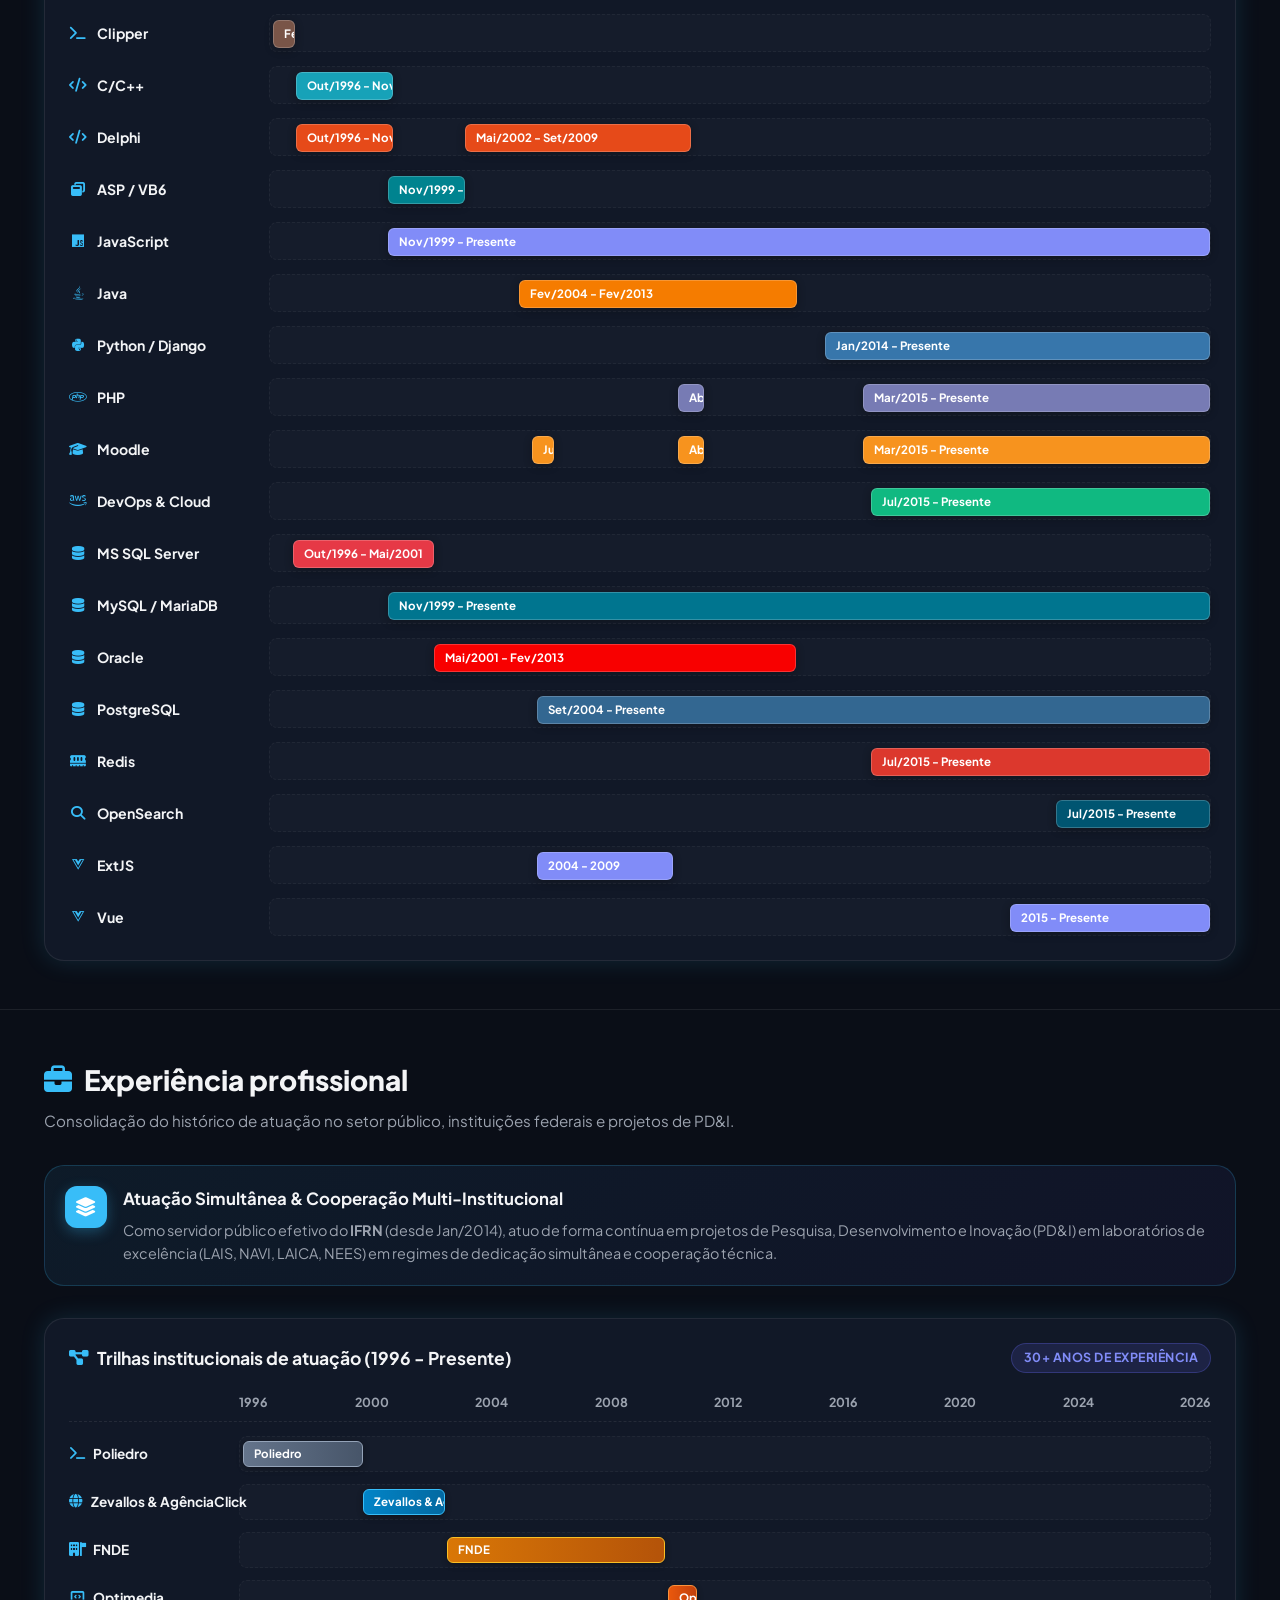
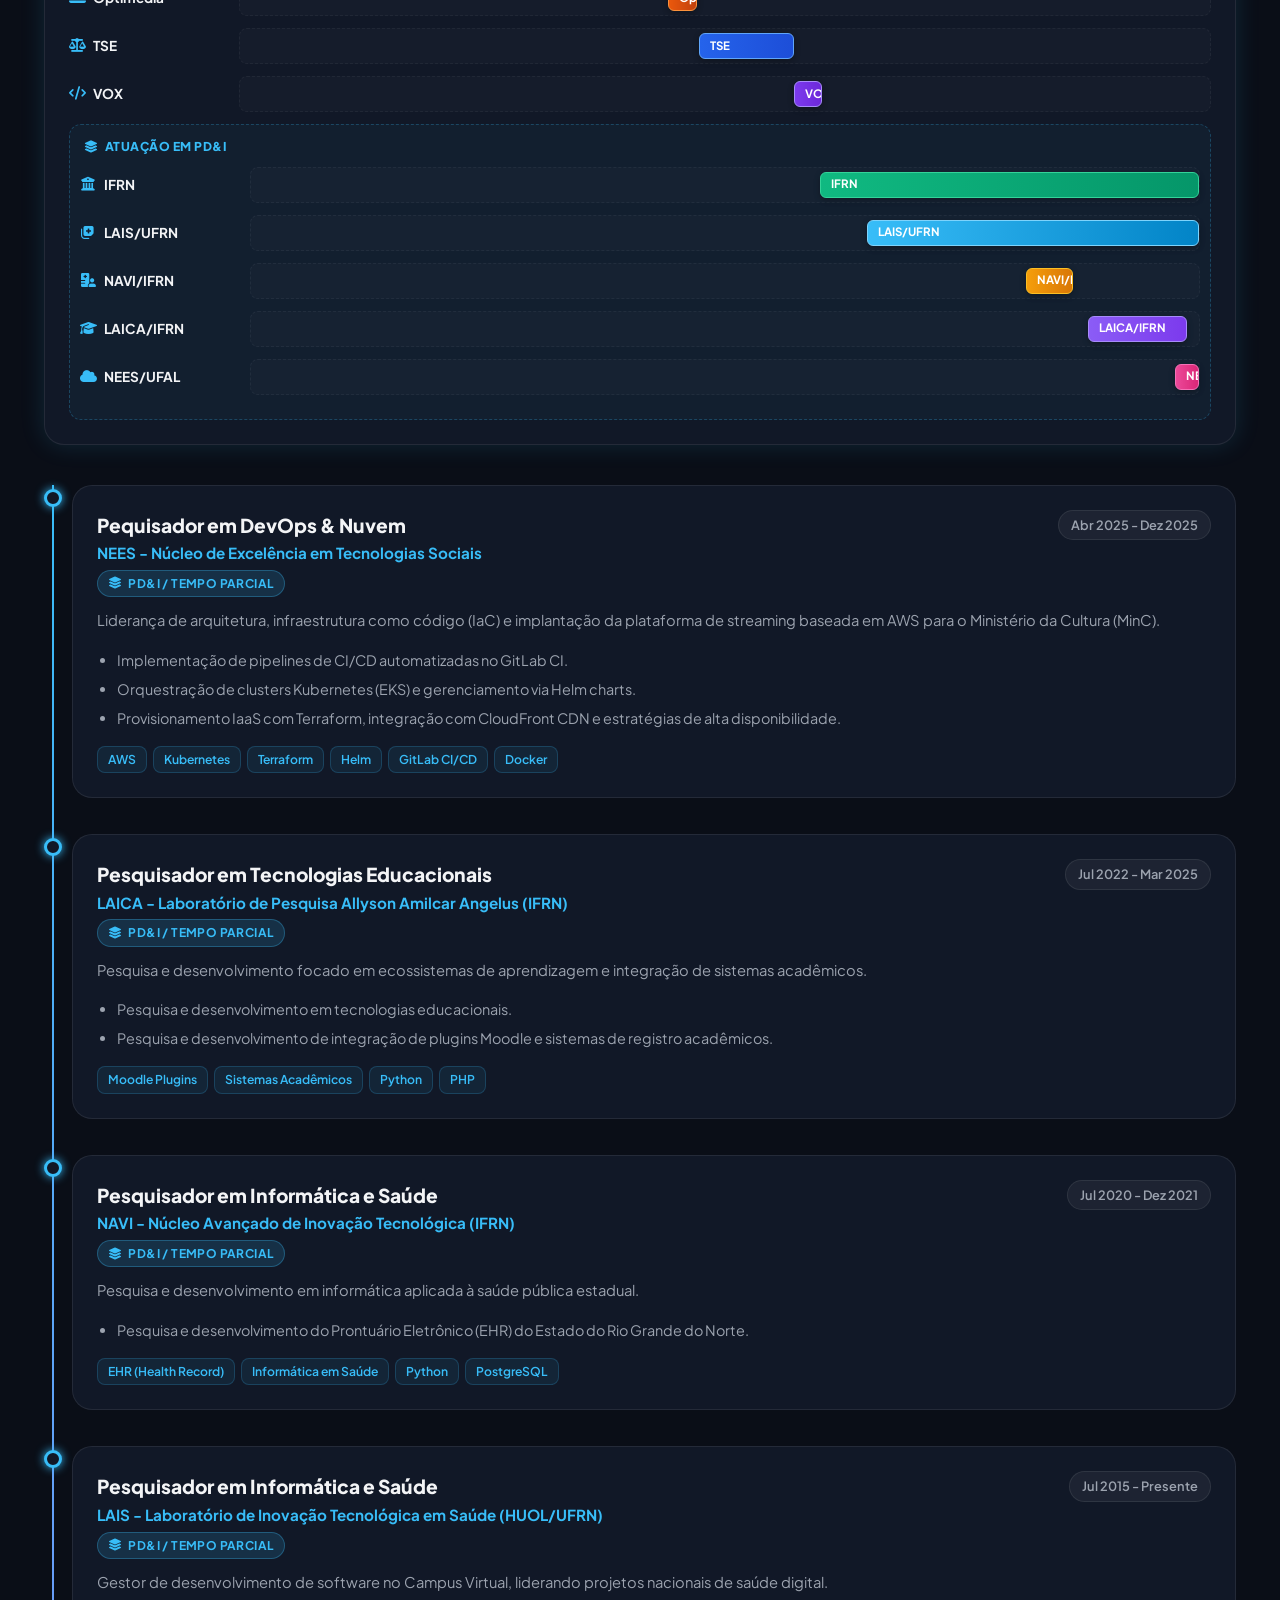
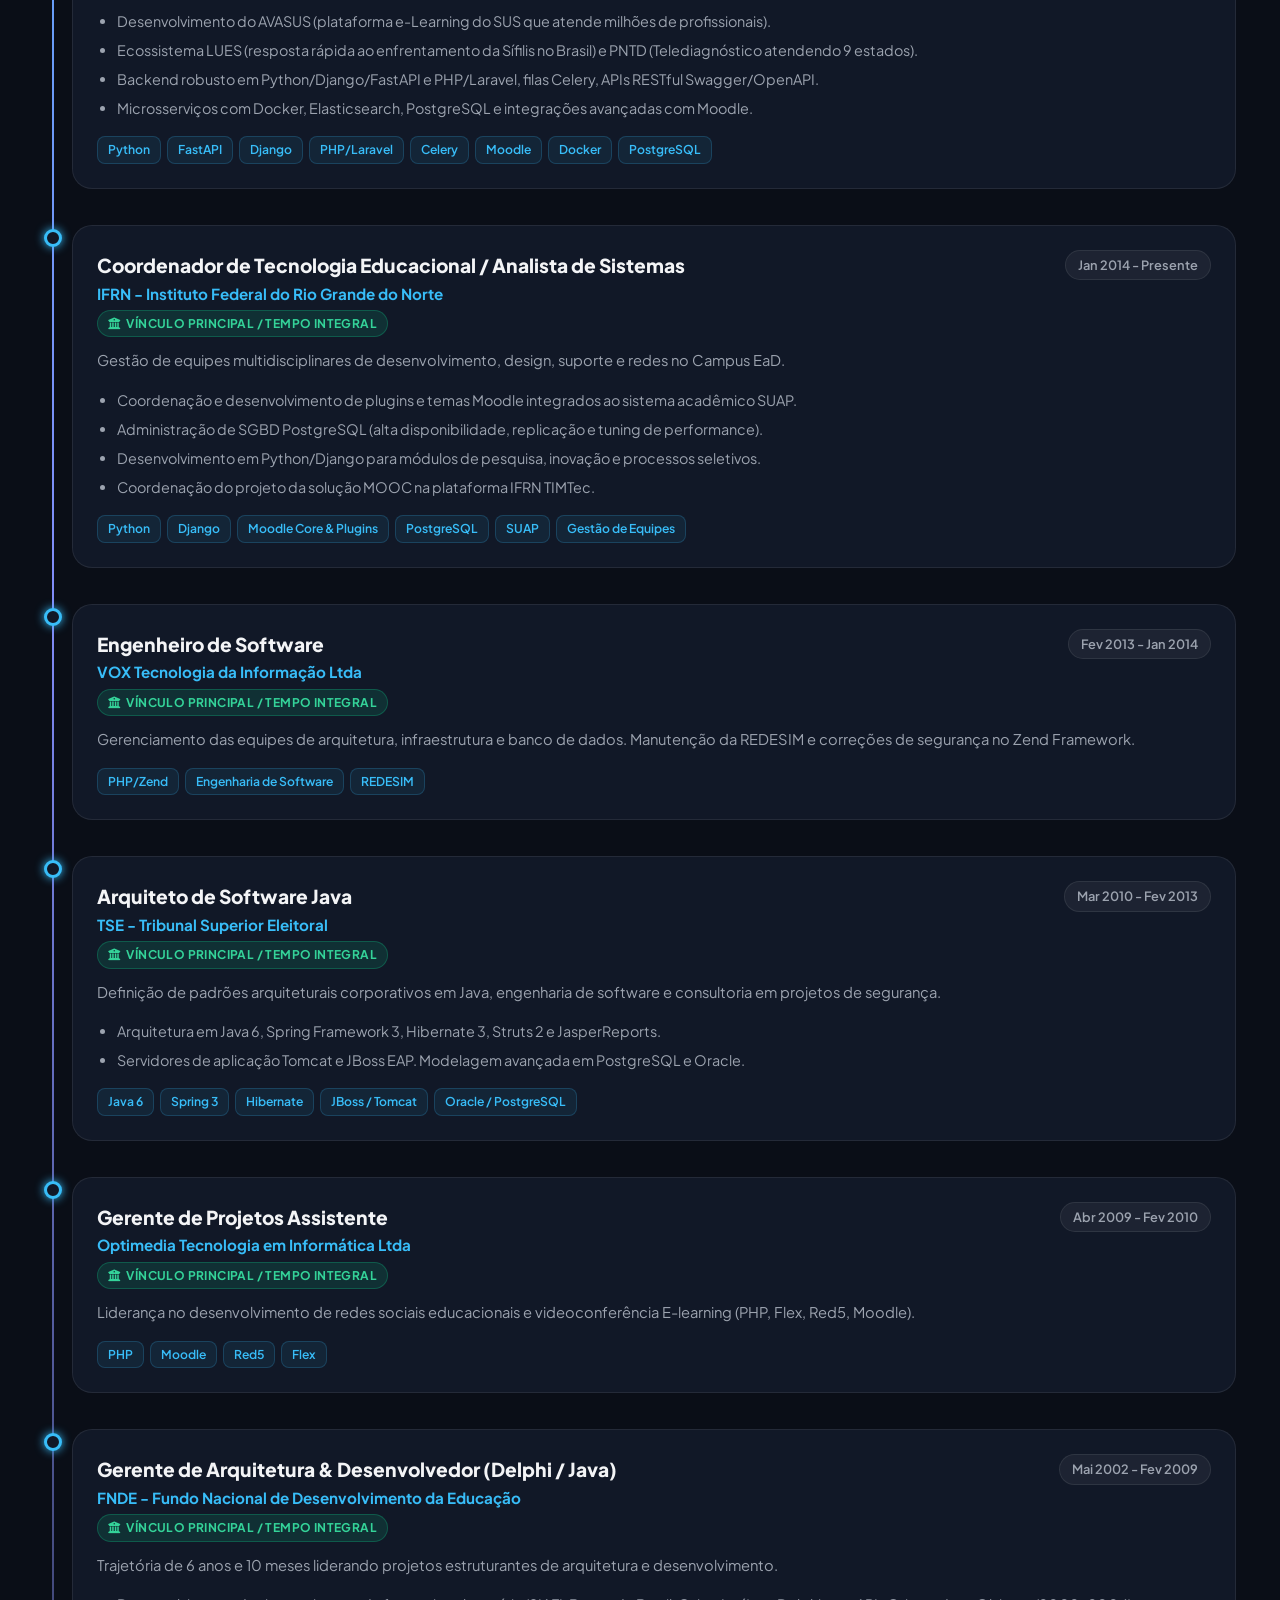
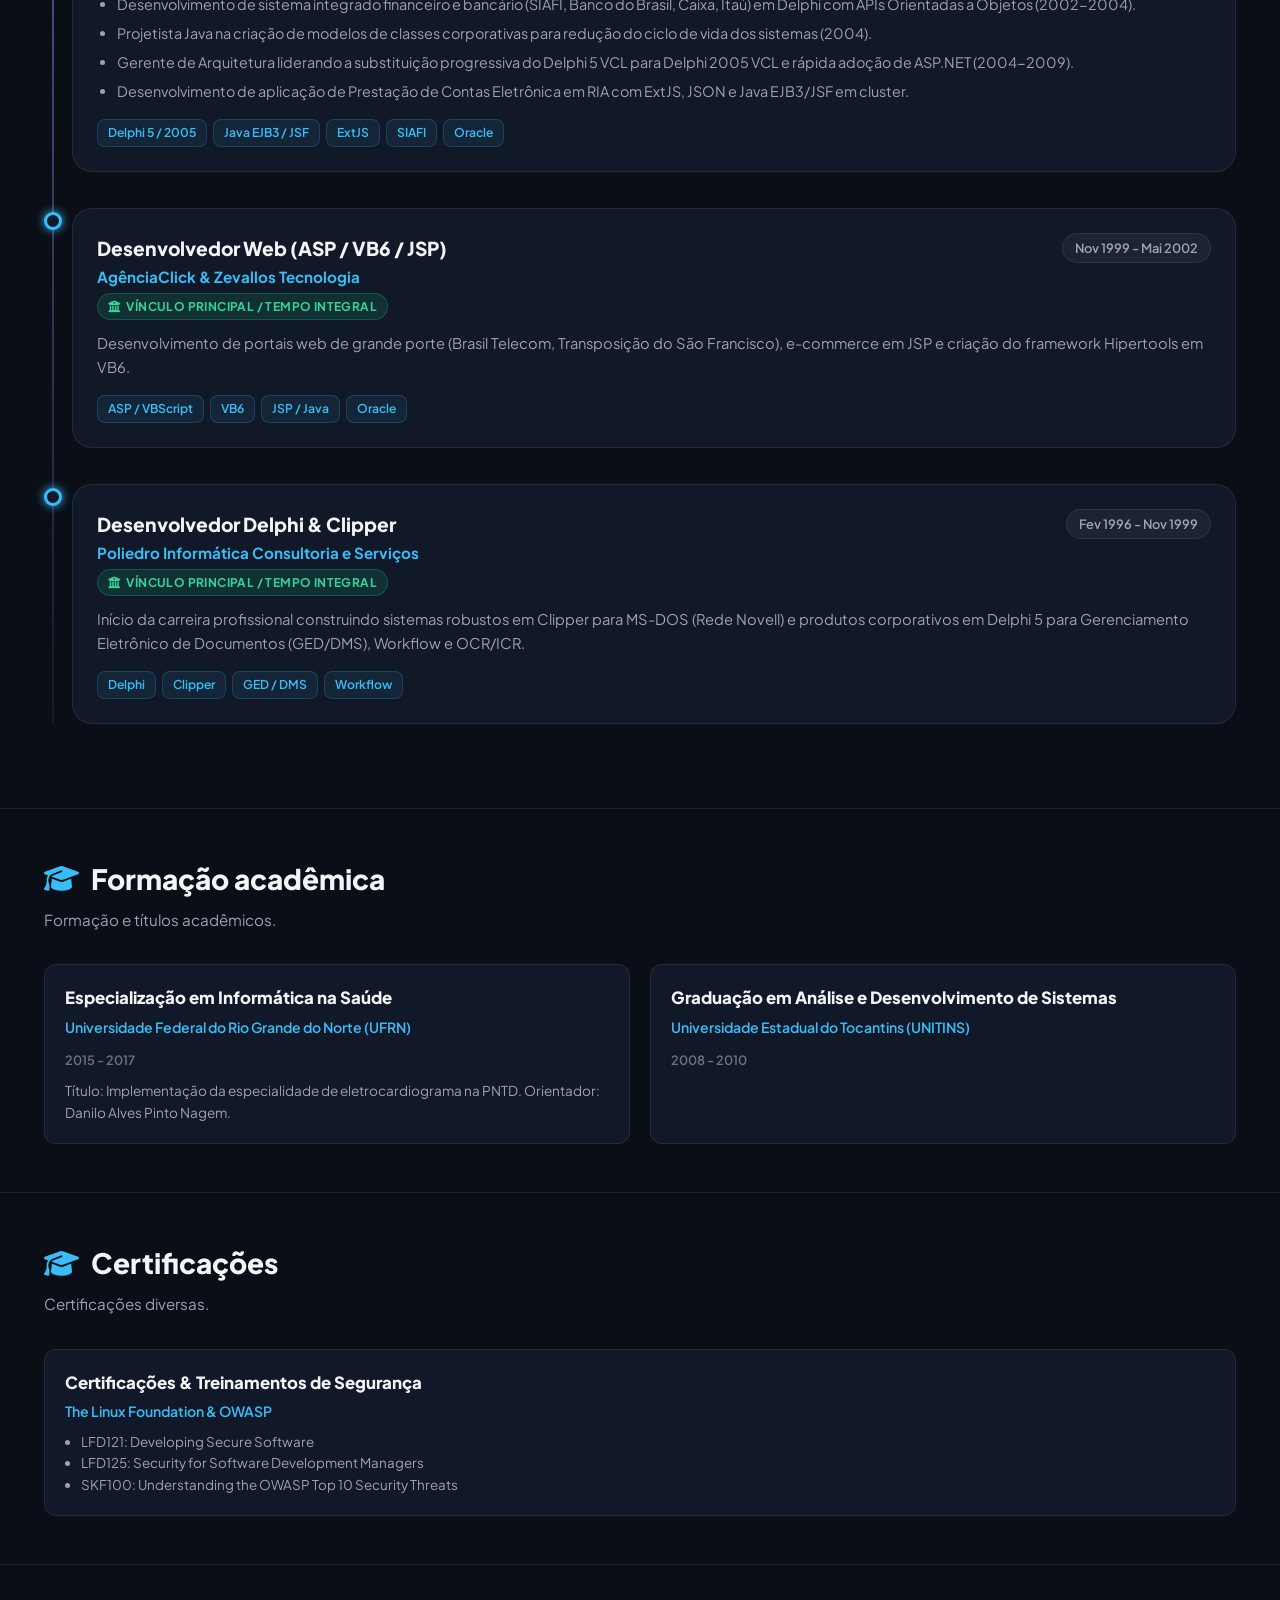
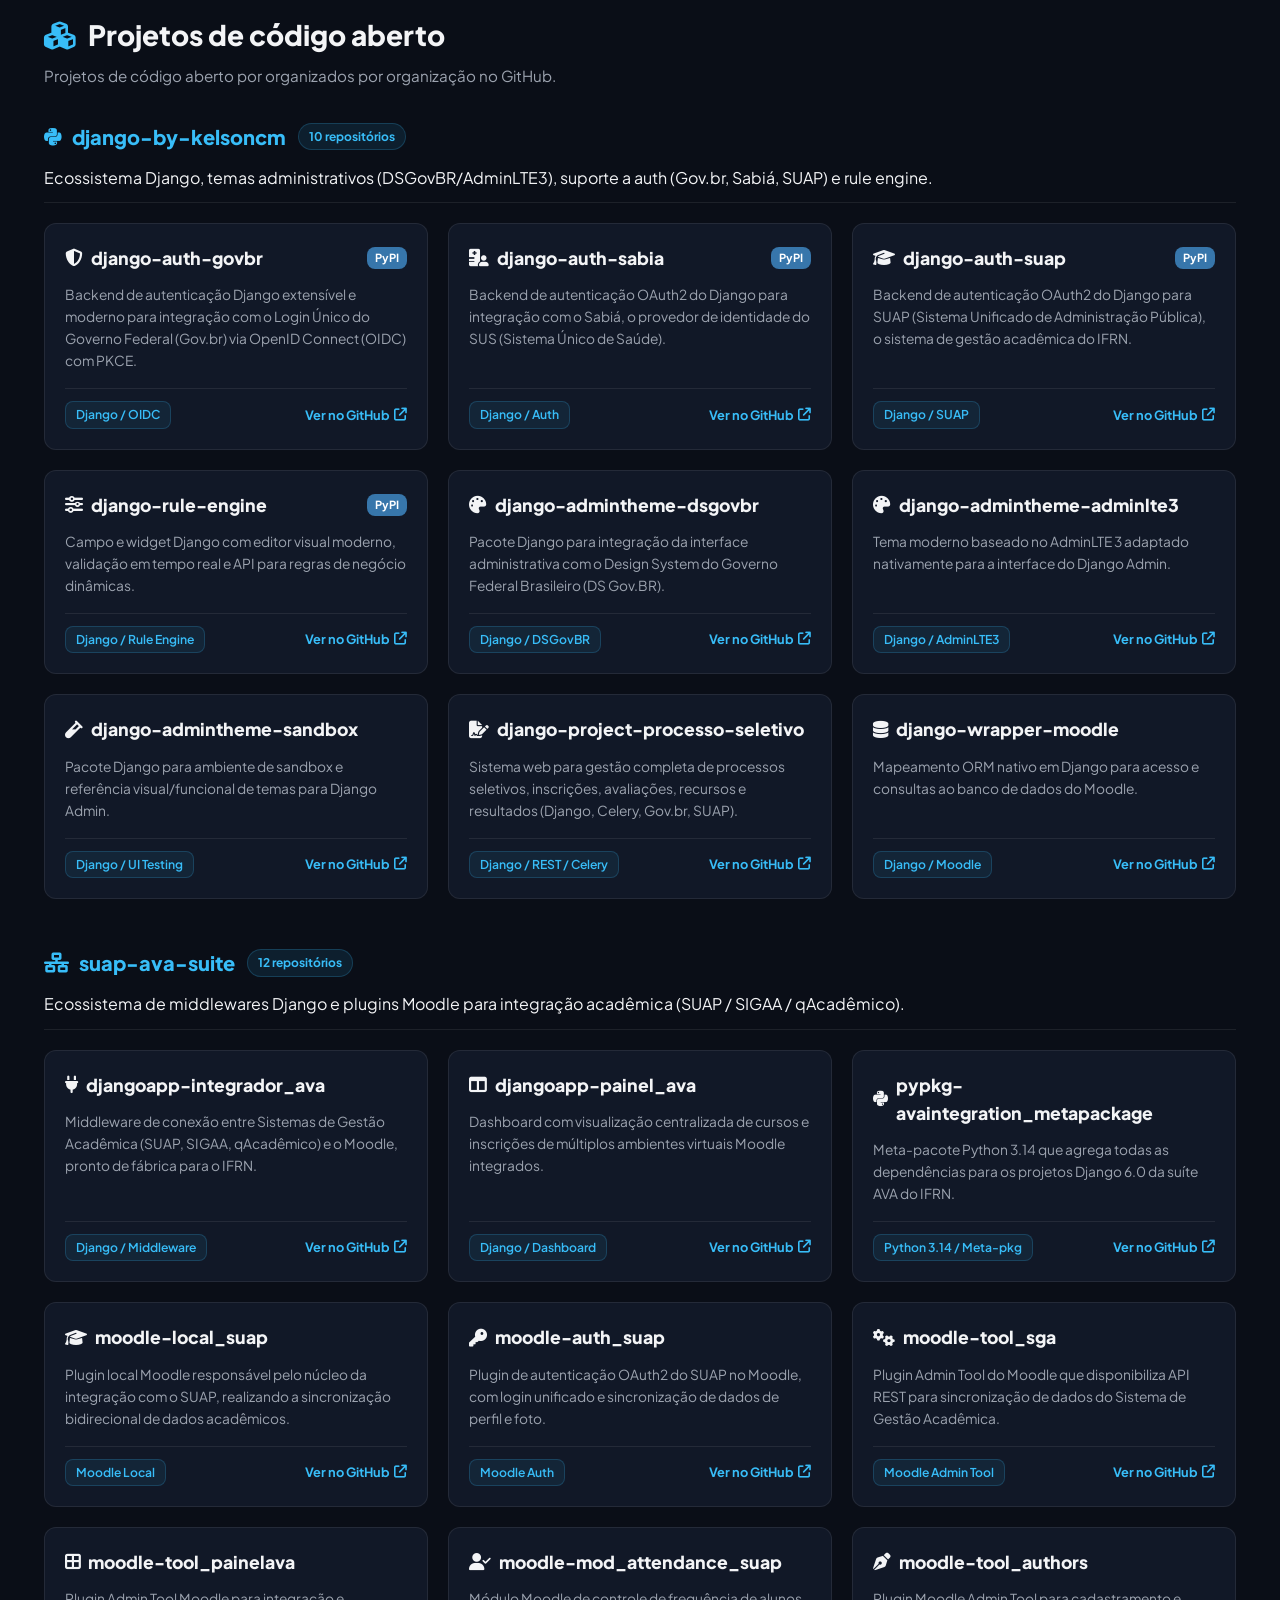
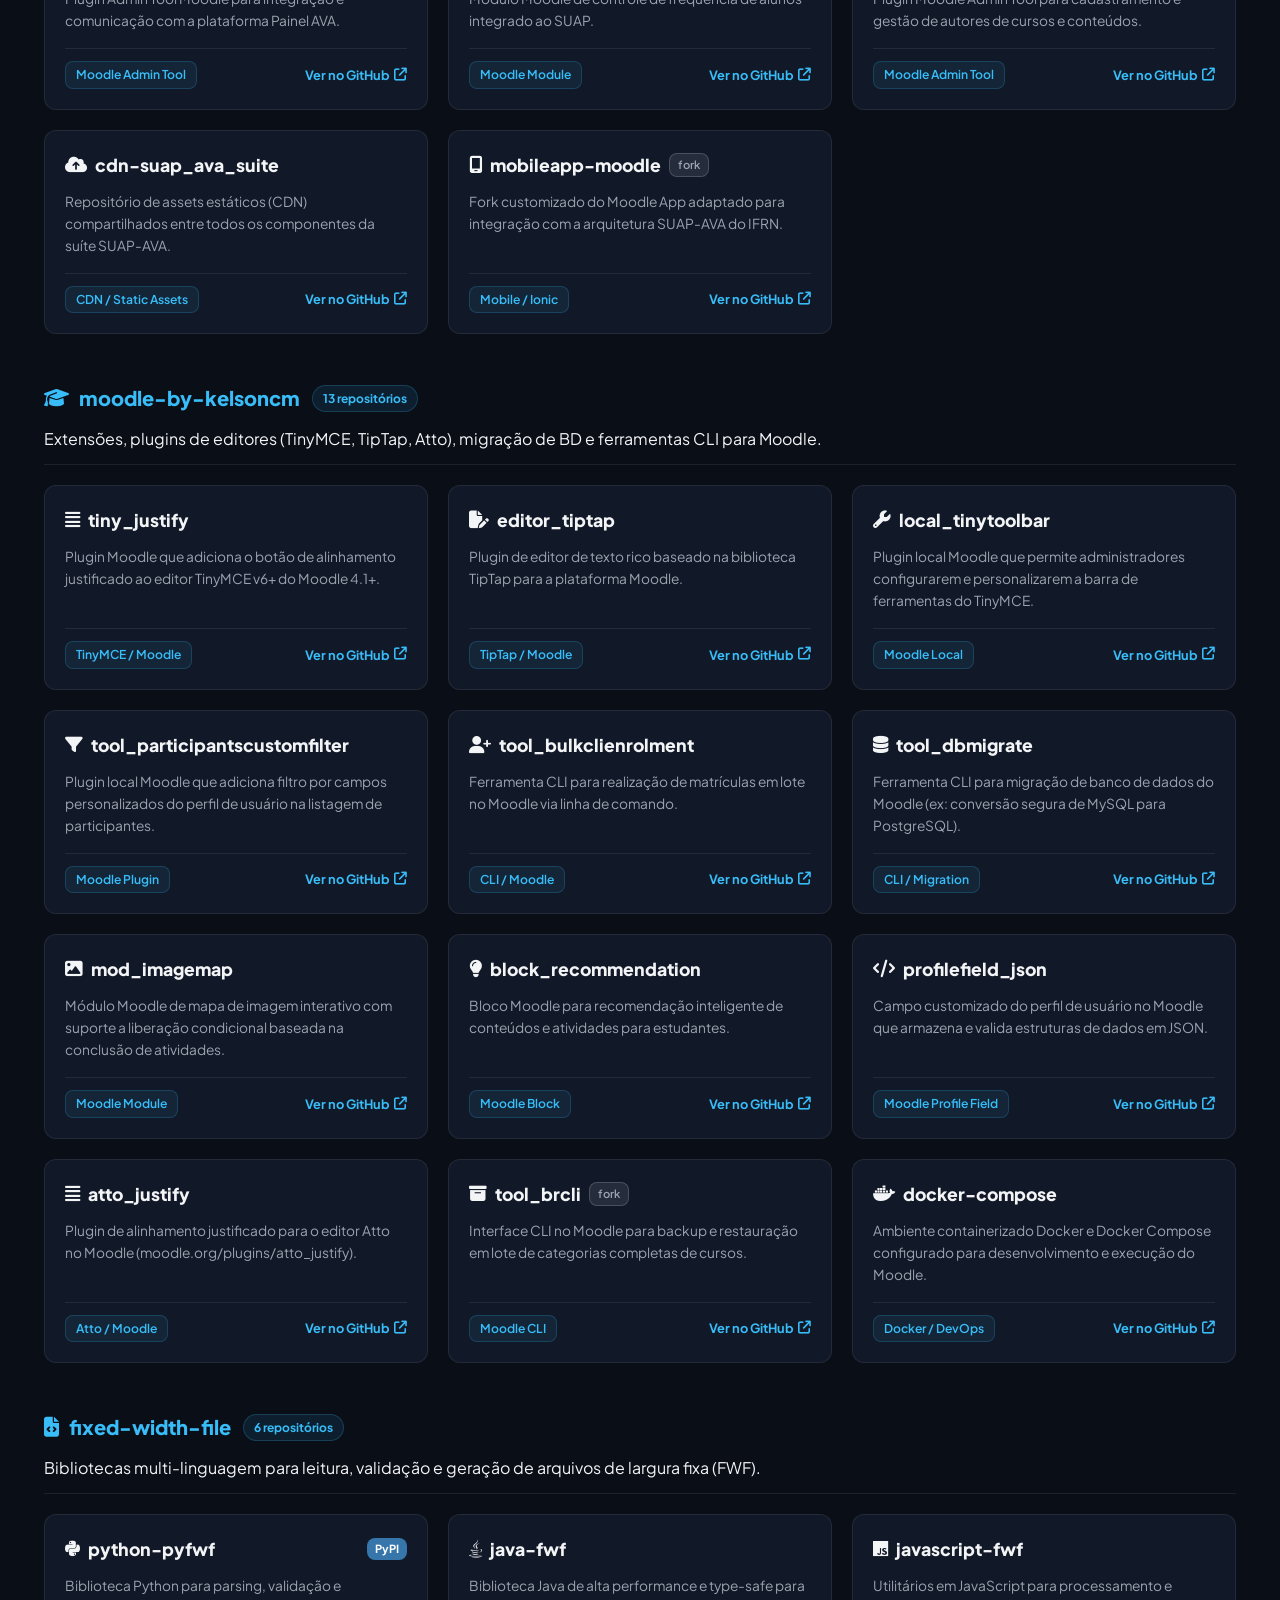
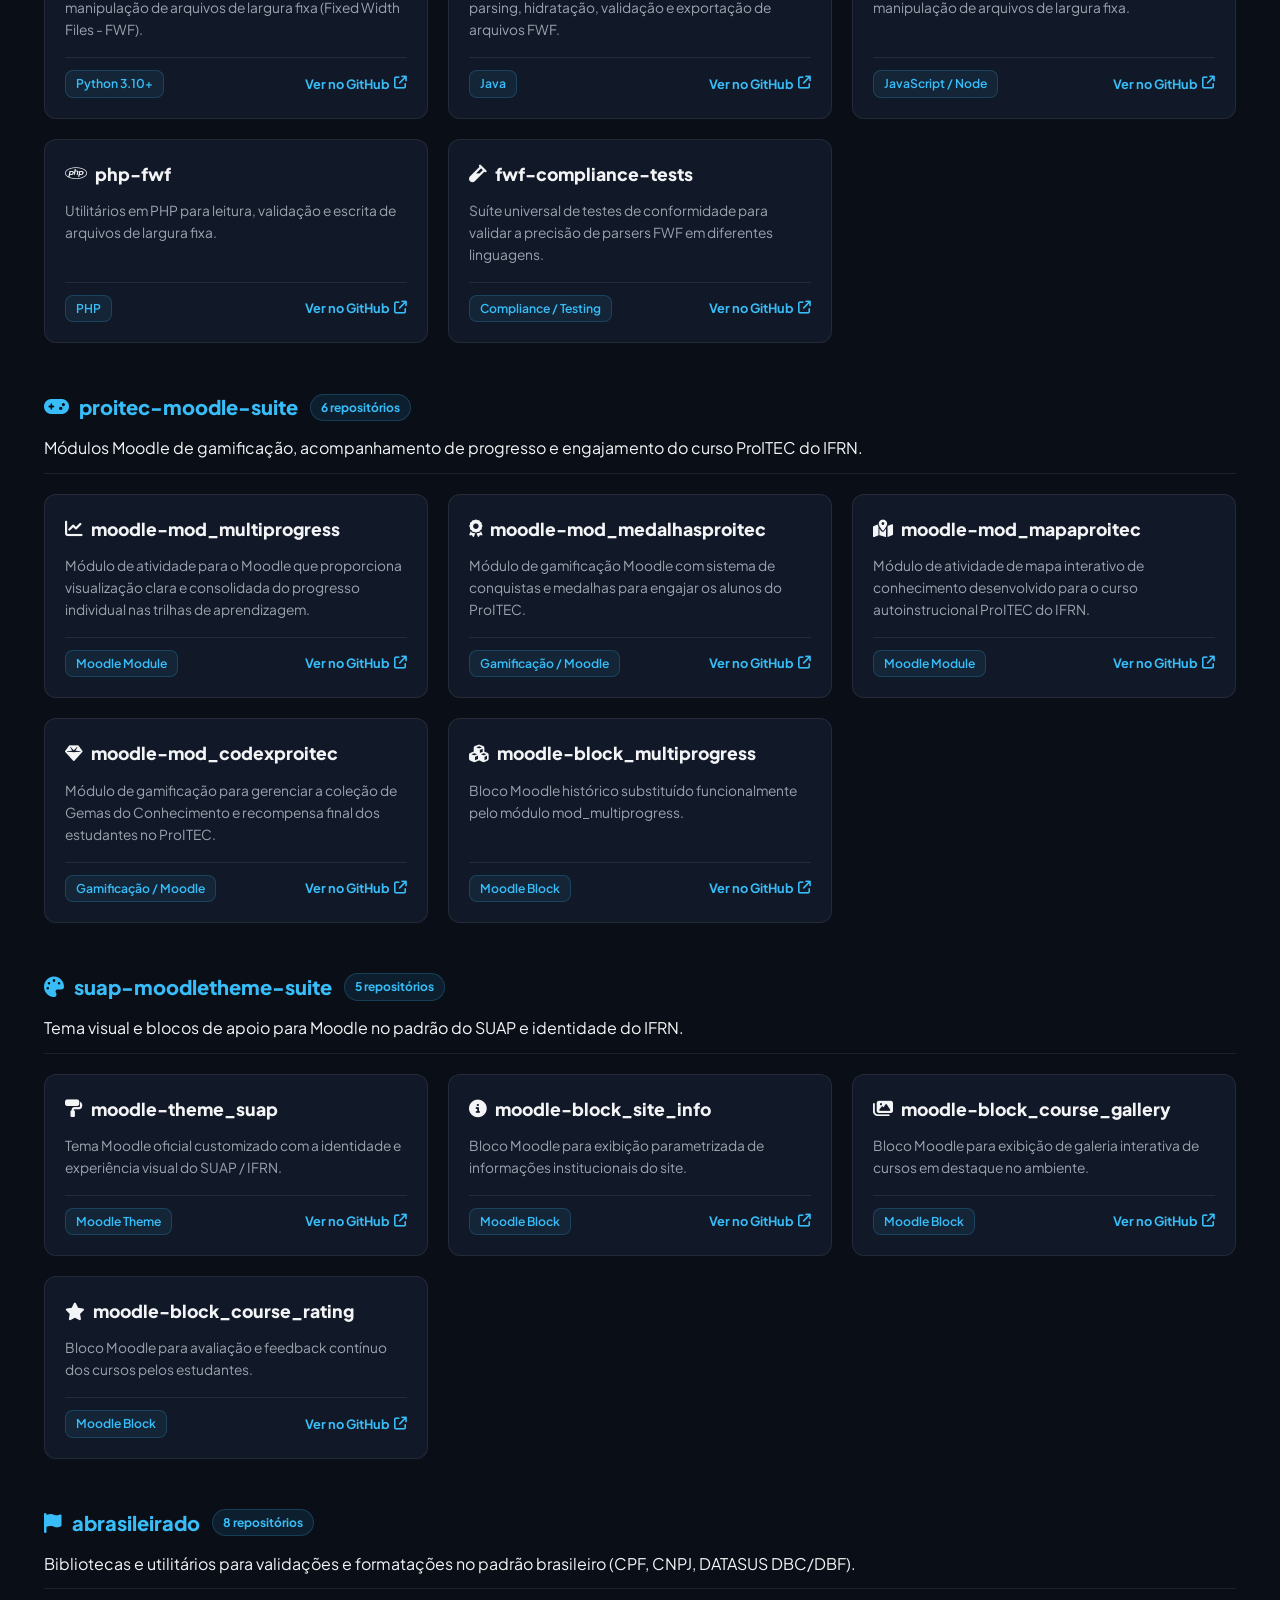
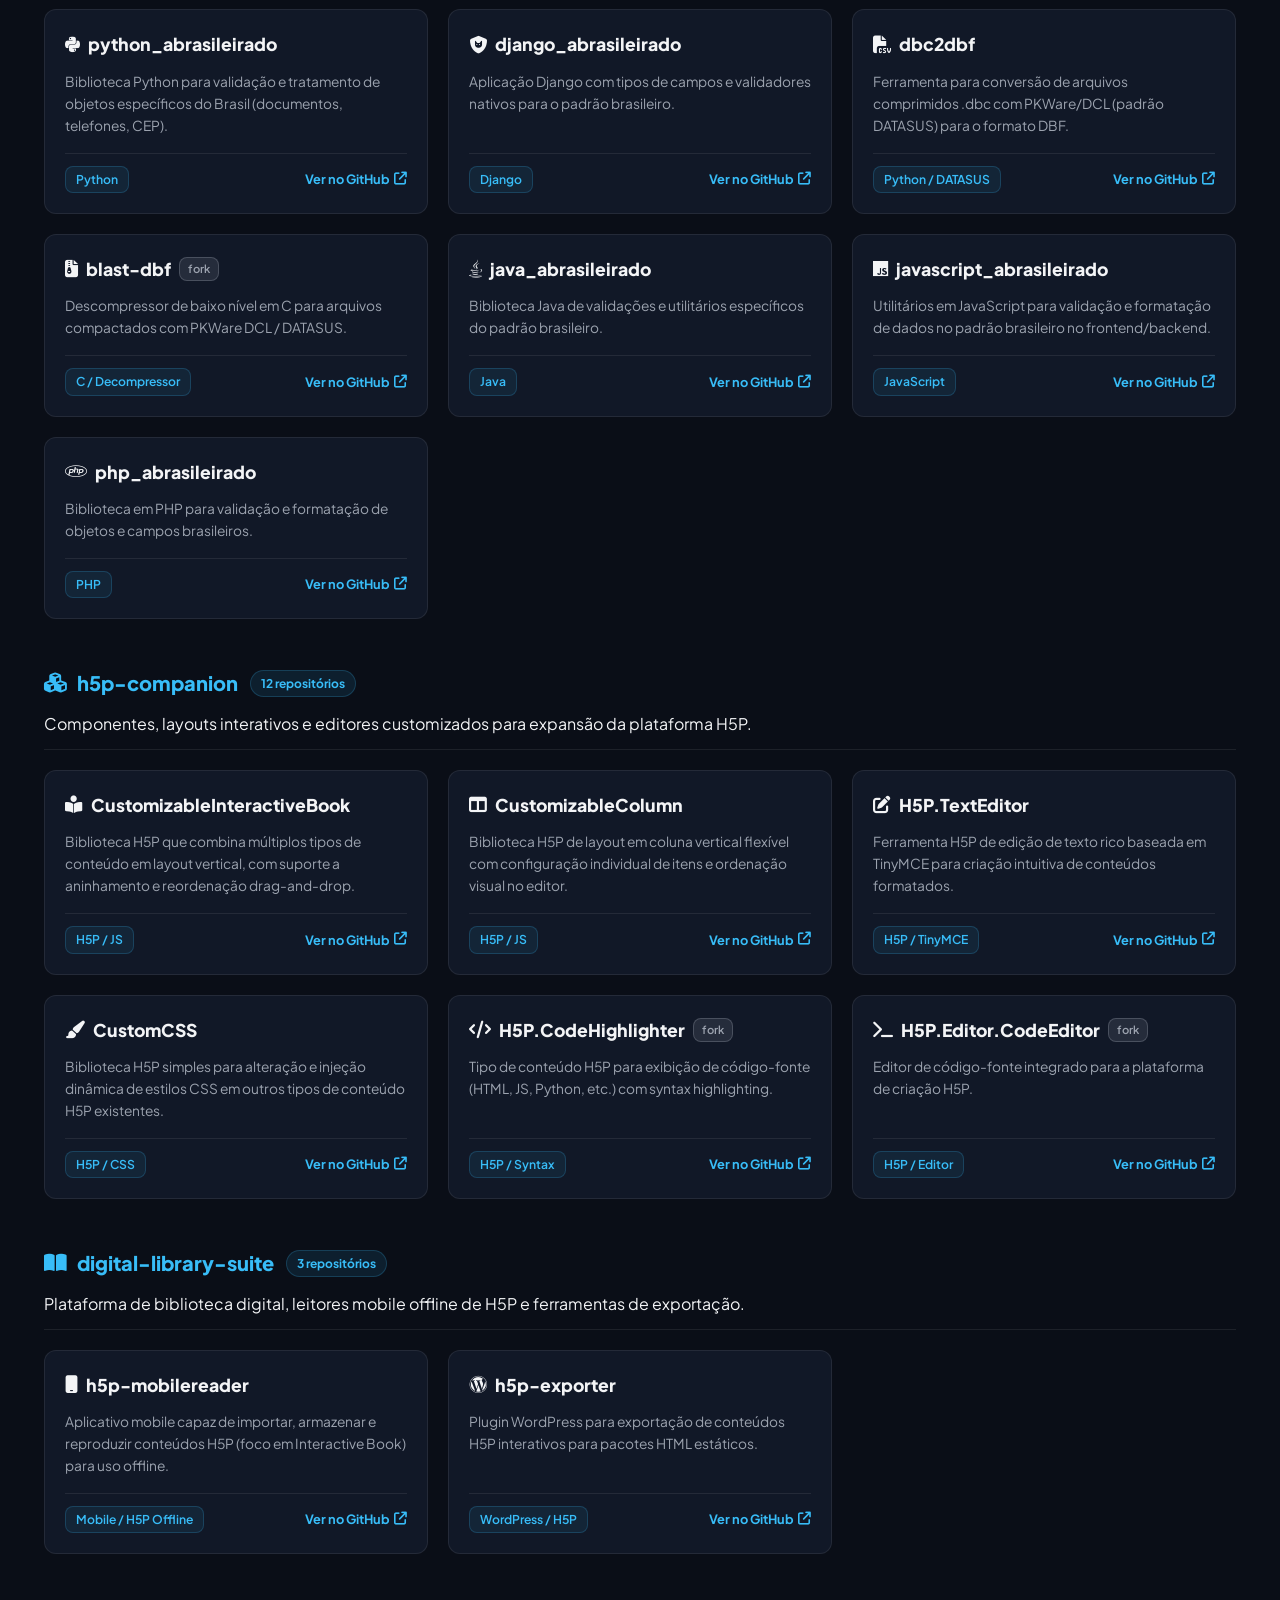
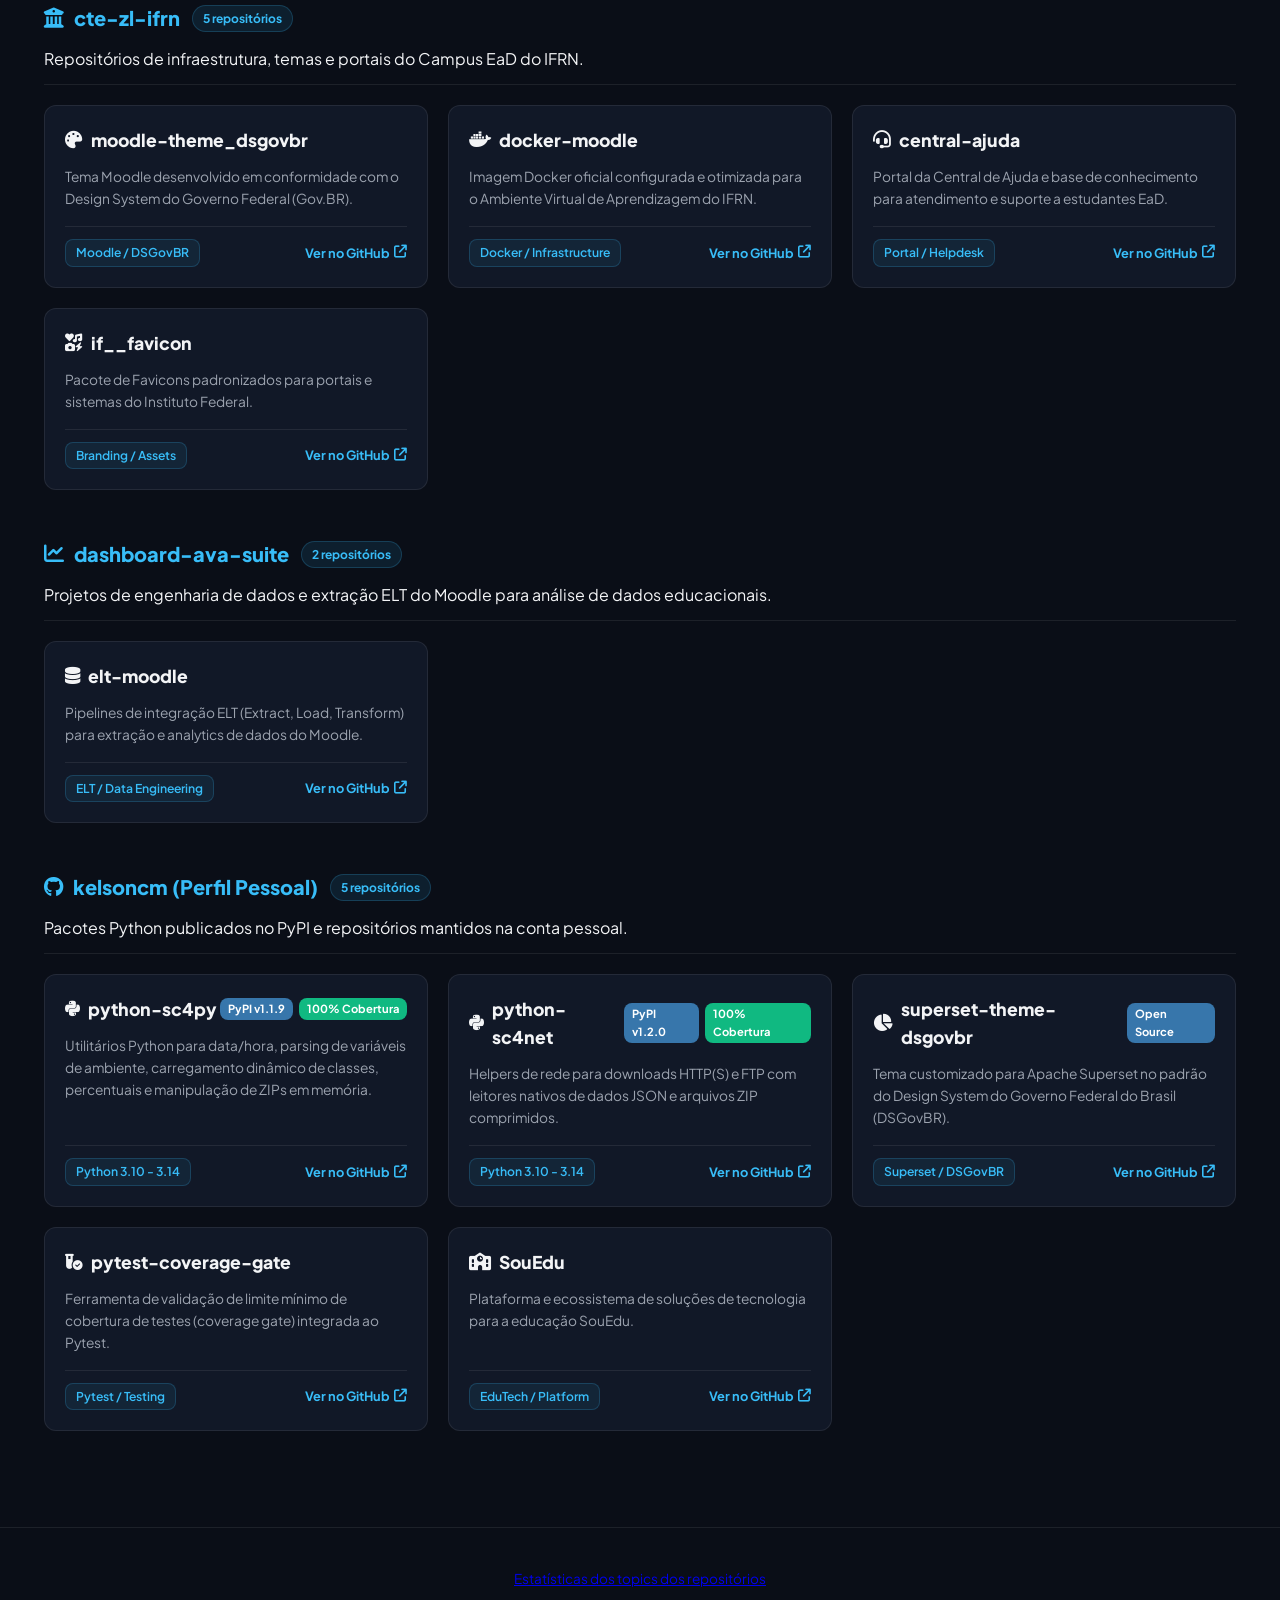
==== commit 531cf0e9: "feat(topics): [ADD] Link para a página de topics no rodapé Motivo: tornar topics.html acessível a pa" ====
--- a/br/index.html
+++ b/br/index.html
@@ -1877,6 +1877,7 @@
   <!-- Footer -->
   <footer class="footer-block">
     <div class="container">
+      <p style="font-size: 0.85rem; margin-bottom: 6px;"><a href="../topics.html">Estatísticas dos topics dos repositórios</a></p>
       <p>© 2026 Kelson da Costa Medeiros. Todos os direitos reservados.</p>
       <p style="font-size: 0.8rem; margin-top: 6px; color: var(--text-dim);">
         Construído com HTML5, CSS3 Vanilla e JS Nativo • Disponível para GitHub Pages
